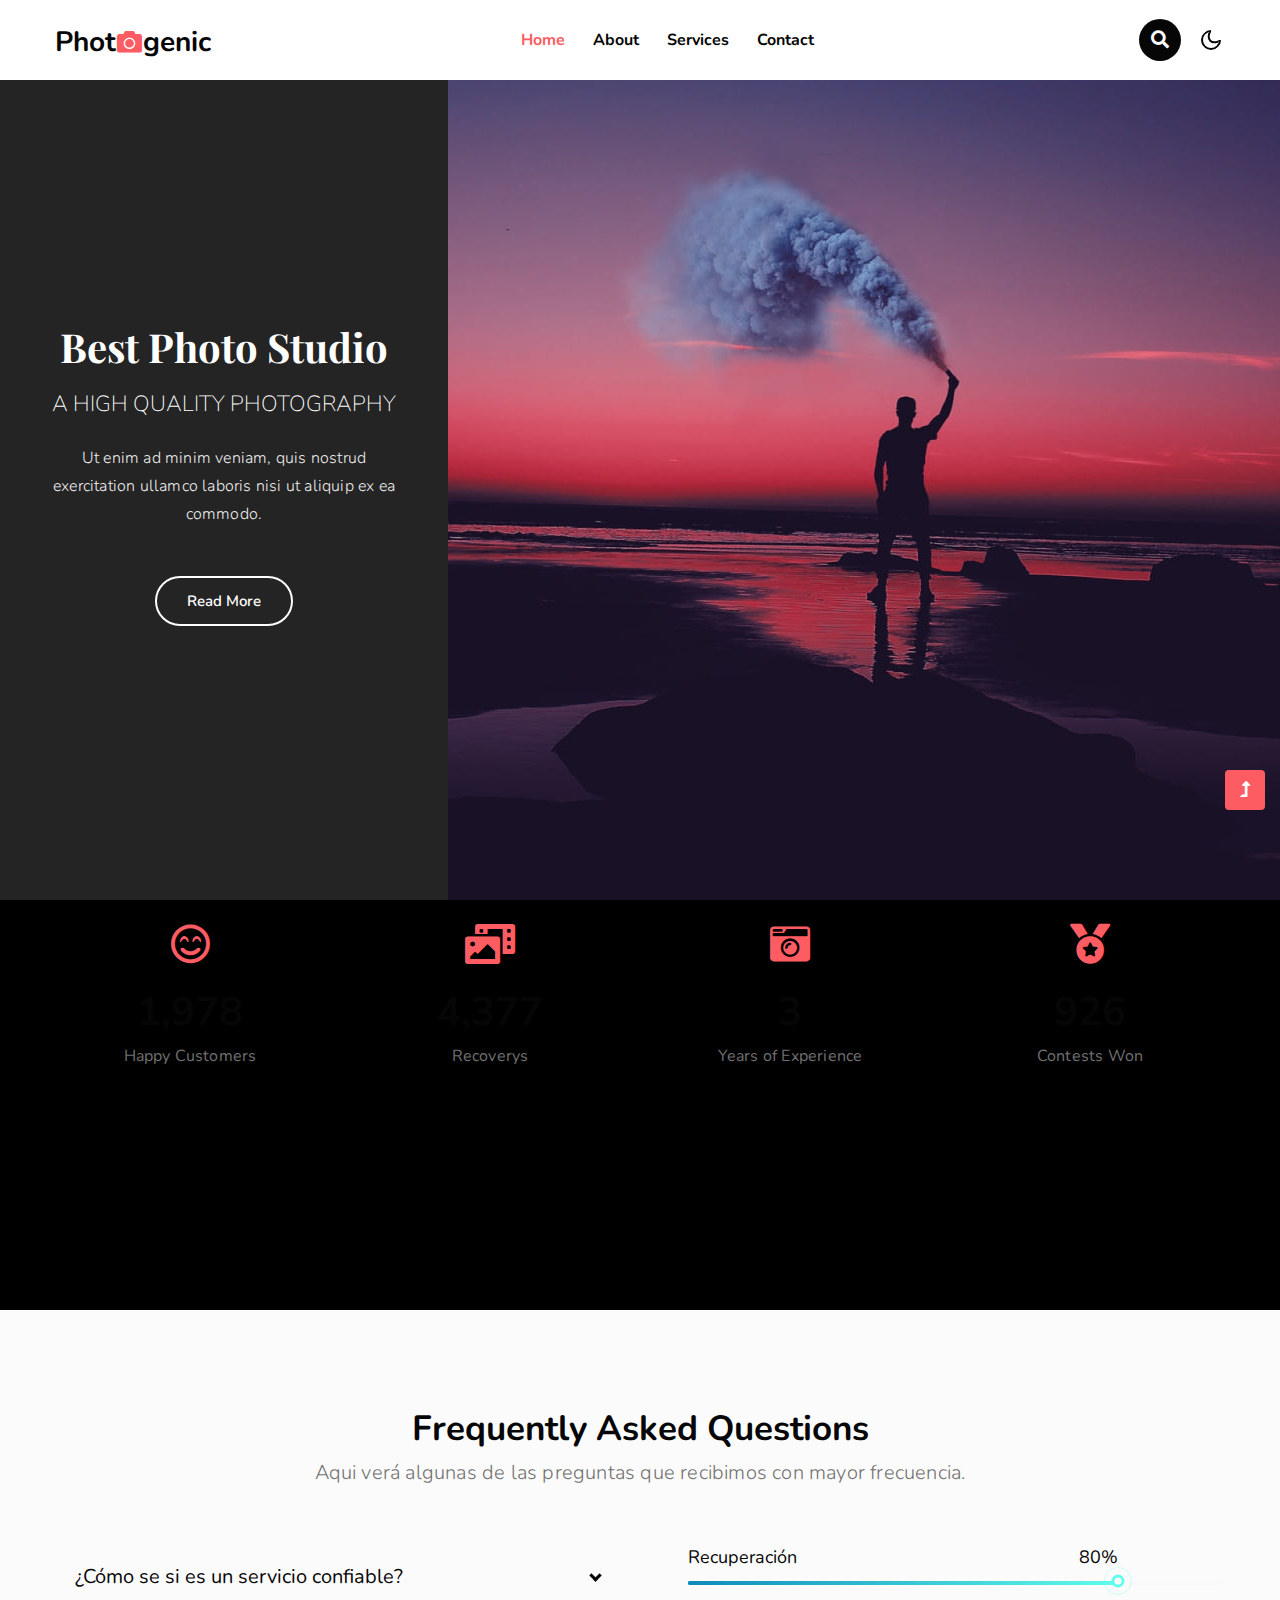
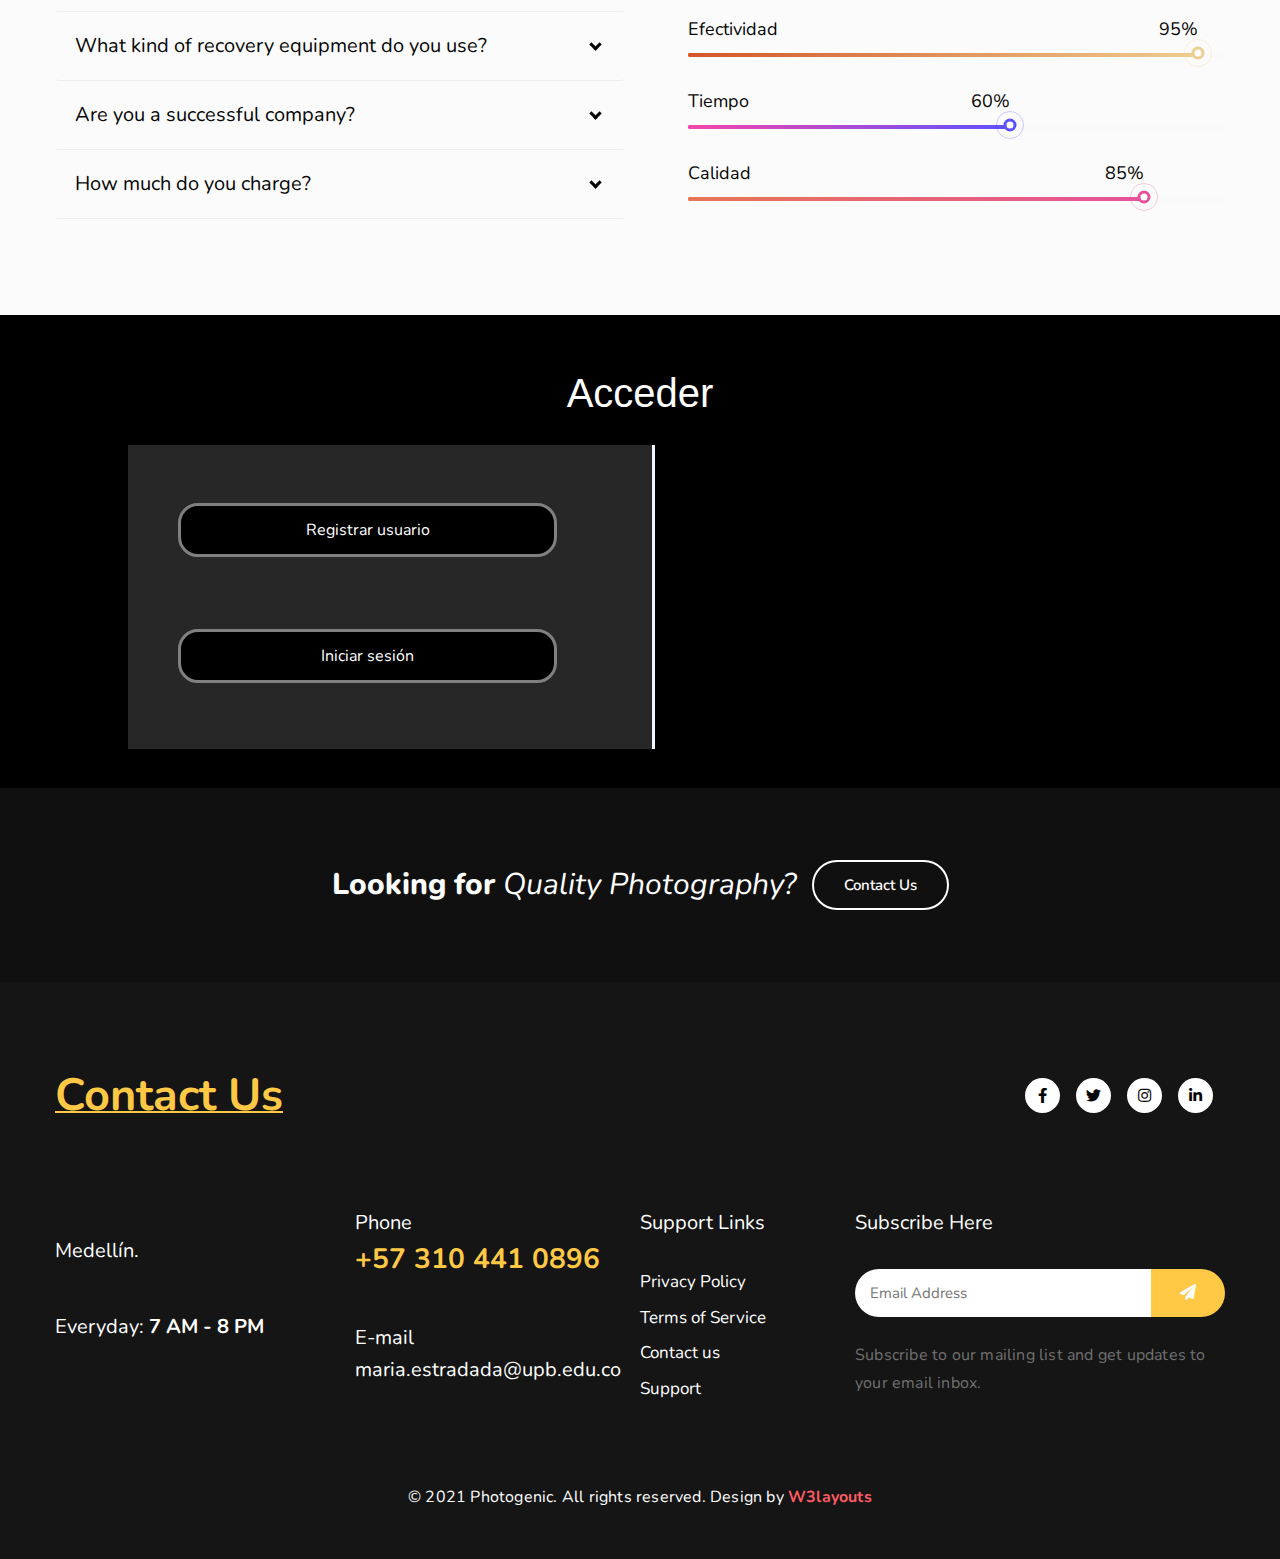
==== index.html @ 44e2e6b5 "V6" ====
﻿<!--
Author: W3layouts
Author URL: http://w3layouts.com
-->
<!doctype html>
<html lang="en">

<head>
    <!-- Required meta tags -->
    <meta charset="utf-8">
    <meta name="viewport" content="width=device-width, initial-scale=1, shrink-to-fit=no">
    <title>Photogenic - Photo Gallery Category Bootstrap Responsive Website Template - Home : W3Layouts</title>
    <!-- google-fonts -->
    <link href="//fonts.googleapis.com/css2?family=Nunito:wght@200;300;400;600;700;800;900&display=swap"
          rel="stylesheet">
    <link href="//fonts.googleapis.com/css2?family=Playfair+Display:wght@400;500;600;700;800;900&display=swap"
          rel="stylesheet">
    <!-- //google-fonts -->
    <!-- Template CSS Style link -->
    <link rel="stylesheet" href="assets/css/style-starter.css">
    <link rel="stylesheet" href="assets/css/btn_wpp.css">
    <link rel="stylesheet" href="assets/css/login.css">
</head>

<body>
    <!--header-->
    <header id="site-header" class="fixed-top">
        <div class="container">
            <nav class="navbar navbar-expand-lg stroke">
                <h1>
                    <a class="navbar-brand" href="index.html">
                        Phot<i class="fas fa-camera"></i>genic
                    </a>
                </h1>
                <!-- if logo is image enable this
                <a class="navbar-brand" href="#index.html">
                    <img src="image-path" alt="Your logo" title="Your logo" style="height:35px;" />
                </a> -->
                <button class="navbar-toggler  collapsed bg-gradient" type="button" data-toggle="collapse"
                        data-target="#navbarTogglerDemo02" aria-controls="navbarTogglerDemo02" aria-expanded="false"
                        aria-label="Toggle navigation">
                    <span class="navbar-toggler-icon fa icon-expand fa-bars"></span>
                    <span class="navbar-toggler-icon fa icon-close fa-times"></span>
                </button>

                <div class="collapse navbar-collapse" id="navbarTogglerDemo02">
                    <ul class="navbar-nav mx-lg-auto">
                        <li class="nav-item active">
                            <a class="nav-link" href="index.html">Home <span class="sr-only">(current)</span></a>
                        </li>
                        <li class="nav-item">
                            <a class="nav-link" href="about.html">About</a>
                        </li>
                        <li class="nav-item">
                            <a class="nav-link" href="services.html">Services</a>
                        </li>
                        <li class="nav-item">
                            <a class="nav-link" href="contact.html">Contact</a>
                        </li>
                    </ul>
                </div>
                <!-- search button -->
                <div class="search-right ml-lg-3">
                    <div class="search-container">
                        <form action="/search" method="get">
                            <input class="search expandright" id="searchright" type="search" name="q"
                                   placeholder="Search">
                            <label class="button searchbutton" for="searchright"><i class="fas fa-search"></i></label>
                        </form>
                    </div>
                </div>
                <!-- //search button -->
                <!-- toggle switch for light and dark theme -->
                <div class="cont-ser-position">
                    <nav class="navigation">
                        <div class="theme-switch-wrapper">
                            <label class="theme-switch" for="checkbox">
                                <input type="checkbox" id="checkbox">
                                <div class="mode-container">
                                    <i class="gg-sun"></i>
                                    <i class="gg-moon"></i>
                                </div>
                            </label>
                        </div>
                    </nav>
                </div>
                <!-- //toggle switch for light and dark theme -->
            </nav>
        </div>
    </header>
    <!--//header-->
    <!-- banner section -->
    <div class="slider-container">
        <div class="left-slide">
            <div style="background-color: #242424">
                <h3 class="mt-5 mb-3">Best Photo Studio</h3>
                <h4>A high quality photography</h4>
                <p class="mt-4">
                    Ut enim ad minim veniam, quis nostrud exercitation ullamco laboris nisi ut aliquip ex ea
                    commodo.
                </p>
                <a href="about.html" class="btn btn-style mt-5">Read More</a>
            </div>
        </div>
        <div class="right-slide">
            <div class="bg-image1"></div>
        </div>
    </div>
    <!-- //banner section -->
    <!-- stats -->
    <section class="w3-stats pb-5" id="stats">
        <div class="container pb-md-5 pb-4">
            <div class="row text-center pt-lg-4">
                <div class="col-md-3 col-6">
                    <div class="counter">
                        <i class="far fa-smile-beam"></i>
                        <div class="timer count-title count-number mt-3" data-to="16300" data-speed="1500"></div>
                        <p class="count-text">Happy Customers</p>
                    </div>
                </div>
                <div class="col-md-3 col-6">
                    <div class="counter">
                        <i class="fas fa-photo-video"></i>
                        <div class="timer count-title count-number mt-3" data-to="36076" data-speed="1500"></div>
                        <p class="count-text">Recoverys</p>
                    </div>
                </div>
                <div class="col-md-3 col-6 mt-md-0 mt-5">
                    <div class="counter">
                        <i class="fas fa-camera-retro"></i>
                        <div class="timer count-title count-number mt-3" data-to="25" data-speed="1500"></div>
                        <p class="count-text">Years of Experience</p>
                    </div>
                </div>
                <div class="col-md-3 col-6 mt-md-0 mt-5">
                    <div class="counter">
                        <i class="fas fa-medal"></i>
                        <div class="timer count-title count-number mt-3" data-to="7630" data-speed="1500"></div>
                        <p class="count-text">Contests Won</p>
                    </div>
                </div>
            </div>
        </div>
    </section>
    <!-- //stats -->
    <!-- rotador de banner -->
    <section class="pt-5">
        <div class="misección">
            <ul>
                <li>
                    <img src="assets/images/f5.jpg" alt="">
                </li>
                <li>
                    <img src="assets/images/f9.jpg" alt="">
                </li>
                <li>
                    <img src="assets/images/f8.jpg" alt="">
                </li>
                <li>
                    <img src="assets/images/f7.jpg" alt="">
                </li>
            </ul>
        </div>
    </section>
    <!-- //rotador de banner -->
    <!-- progress & faq section -->
    <section class="w3l-progress py-5" id="progress">
        <div class="container py-md-5 py-4">
            <div class="title-heading-w3 text-center mx-auto mb-sm-5 mb-4" style="max-width:700px">
                <h3 class="title-style">Frequently Asked Questions</h3>
                <p class="lead mt-2">Aqui verá algunas de las preguntas que recibimos con mayor frecuencia.</p>
            </div>
            <div class="row pt-2">
                <div class="col-lg-6 w3l-faq">
                    <div class="faq-page">
                        <ul>
                            <li>
                                <input type="checkbox" checked>
                                <i></i>
                                <h2>¿Cómo se si es un servicio confiable?</h2>
                                <p>It's really, really good. <br>Contamos con expertos en todas las áreas requeridas a la hora de recuperar su información.</p>
                            </li>
                            <li>
                                <input type="checkbox" checked>
                                <i></i>
                                <h2>What kind of recovery equipment do you use?</h2>
                                <p>
                                    I use the best equipment in the world.<br>
                                    Usamos los mejores programas y sistemas operativos especializados en las tareas que realizamos día a día.
                                </p>
                            </li>
                            <li>
                                <input type="checkbox" checked>
                                <i></i>
                                <h2>Are you a successful company?</h2>
                                <p>
                                    I'm sure that by almost any measure most folks would consider us a successful
                                    company. <br> Brindamos la mejor atención y hacemos todo con amor.
                                </p>
                            </li>

                            <li>
                                <input type="checkbox" checked>
                                <i></i>
                                <h2>How much do you charge?</h2>
                                <p>All my pricing depends on your necessities <br>Para definir el precio referente a tu necesidad, contáctanos y obtén una asesoría completamente gratis.</p>
                            </li>
                        </ul>
                    </div>
                </div>
                <div class="col-lg-6 mt-lg-0 mt-5 pl-lg-5">
                    <div class="progress-info info1">
                        <h6 class="progress-tittle">Recuperación <span class="">80%</span></h6>
                        <div class="progress">
                            <div class="progress-bar progress-bar-striped gradient-1" role="progressbar"
                                 style="width: 80%" aria-valuenow="90" aria-valuemin="0" aria-valuemax="100">
                            </div>
                        </div>
                    </div>
                    <div class="progress-info info2">
                        <h6 class="progress-tittle">
                            Efectividad <span class="">95%</span>
                        </h6>
                        <div class="progress">
                            <div class="progress-bar progress-bar-striped gradient-2" role="progressbar"
                                 style="width: 95%" aria-valuenow="95" aria-valuemin="0" aria-valuemax="100">
                            </div>
                        </div>
                    </div>
                    <div class="progress-info info3">
                        <h6 class="progress-tittle">Tiempo <span class="">60%</span></h6>
                        <div class="progress">
                            <div class="progress-bar progress-bar-striped gradient-3" role="progressbar"
                                 style="width: 60%" aria-valuenow="95" aria-valuemin="0" aria-valuemax="100">
                            </div>
                        </div>
                    </div>
                    <div class="progress-info info4 mb-0">
                        <h6 class="progress-tittle">Calidad <span class="">85%</span></h6>
                        <div class="progress">
                            <div class="progress-bar progress-bar-striped gradient-4" role="progressbar"
                                 style="width: 85%" aria-valuenow="95" aria-valuemin="0" aria-valuemax="100">
                            </div>
                        </div>
                    </div>
                </div>
            </div>
        </div>
    </section>
    <!-- //progress & faq section -->
    <!-- testimonial section -->
    <section>
        <div class="ubicacion">
            <h1>Acceder</h1>
            <div class="registro">
                <form class="formularior" action="">
                    <label for="">
                        <input type="button" id="register" class="redireccion_input" value="Registrar usuario">
                    </label>
                    <br><br>
                    <label for="">
                        <input type="button" id="login" class="redireccion_input" value="Iniciar sesión">
                    </label>
                </form>
                <div class="registro_tarjetar">
                </div>

            </div>
    </section>
    <!-- //testimonial section -->
    <!-- call section -->
    <section class="w3l-call-to-action-6 text-center py-5">
        <div class="container py-md-4 py-3">
            <div class="d-md-flex align-items-center justify-content-center">
                <h3 class="title-big">Looking for <span>Quality Photography?</span></h3>
                <a href="contact.html" class="btn btn-style ml-md-3 mt-md-0 mt-4">Contact Us</a>
            </div>
        </div>
    </section>
    <!-- //call section -->
    <!-- footer -->
    <footer class="w3l-footer-29-main">
        <div class="footer-29-w3l py-5">
            <div class="container pt-md-5 pt-4">
                <div class="w3l-footer-text-style">
                    <div class="footer-list-cont d-flex align-items-center justify-content-between mb-5">
                        <h6 class="foot-sub-title">Contact Us</h6>
                        <div class="main-social-footer-29">
                            <a href="#facebook" class="facebook"><i class="fab fa-facebook-f"></i></a>
                            <a href="#twitter" class="twitter"><i class="fab fa-twitter"></i></a>
                            <a href="#instagram" class="instagram"><i class="fab fa-instagram"></i></a>
                            <a href="#linkedin" class="linkedin"><i class="fab fa-linkedin-in"></i></a>
                        </div>
                    </div>
                </div>
                <div class="row footer-top-29 pt-lg-5 pt-sm-4">
                    <div class="col-lg-3 col-sm-6">
                        <div class="address-grid">
                            <h5> <br> Medellín.</h5>
                            <h5 class="mt-sm-5 mt-4">Everyday: <span> 7 AM - 8 PM</span></h5>
                        </div>
                    </div>
                    <div class="col-lg-3 col-sm-6 mt-sm-0 mt-4">
                        <div class="address-grid">
                            <h5>Phone</h5>
                            <h5 class="phone-number-text mt-2"><a href="tel: +57 310 441 0896">+57 310 441 0896</a></h5>
                        </div>
                        <div class="address-grid mt-sm-5 mt-4">
                            <h5>E-mail</h5>
                            <h5 class="email-cont-text mt-1">
                                <a href="mailto:maria.estradada@upb.edu.co"
                                   class="mail">maria.estradada@upb.edu.co</a>
                            </h5>
                        </div>
                    </div>
                    <div class="col-lg-2 col-md-6 col-sm-5 footer-list-menu pl-lg-0 mt-lg-0 mt-sm-5 mt-4">
                        <div class="address-grid">
                            <h5 class="mb-4 pb-lg-2">Support Links</h5>
                            <ul>
                                <li><a href="#privacy">Privacy Policy</a></li>
                                <li><a href="#terms"> Terms of Service</a></li>
                                <li><a href="contact.html">Contact us</a></li>
                                <li><a href="#support"> Support</a></li>
                            </ul>
                        </div>
                    </div>
                    <div class="address-grid col-lg-4 col-md-6 col-sm-7 mt-lg-0 mt-sm-5 mt-4 w3l-footer-16-main">
                        <h5>Subscribe Here</h5>
                        <form action="#" class="subscribe d-flex mt-4 pt-lg-2 mb-4" method="post">
                            <input type="email" name="email" placeholder="Email Address" required="">
                            <button><span class="fa fa-paper-plane" aria-hidden="true"></span></button>
                        </form>
                        <p>Subscribe to our mailing list and get updates to your email inbox.</p>
                    </div>
                </div>
                <!-- copyright -->
                <div class="w3l-copyright text-center mt-lg-5 mt-sm-4 pt-md-4 pt-3">
                    <p class="copy-footer-29">
                        © 2021 Photogenic. All rights reserved. Design by <a href="https://w3layouts.com/" target="_blank">
                            W3layouts
                        </a>
                    </p>
                </div>
            </div>
        </div>
    </footer>
    <!-- //footer -->
    <script src="assets/js/navegacion.js"></script>
    <script src="assets/js/login.js"></script>
    <script src="assets/js/md5.min.js"></script>

    <!-- Js scripts -->
    <!-- move top -->
    <button onclick="topFunction()" id="movetop" title="Go to top">
        <span class="fas fa-level-up-alt" aria-hidden="true"></span>
    </button>
    <script>
        // When the user scrolls down 20px from the top of the document, show the button
        window.onscroll = function () {
            scrollFunction()
        };

        function scrollFunction() {
            if (document.body.scrollTop > 20 || document.documentElement.scrollTop > 20) {
                document.getElementById("movetop").style.display = "block";
            } else {
                document.getElementById("movetop").style.display = "none";
            }
        }

        // When the user clicks on the button, scroll to the top of the document
        function topFunction() {
            document.body.scrollTop = 0;
            document.documentElement.scrollTop = 0;
        }
    </script>
    <!-- //move top -->
    <!-- common jquery plugin -->
    <script src="assets/js/jquery-3.3.1.min.js"></script>
    <!-- //common jquery plugin -->
    <!-- theme switch js (light and dark)-->
    <script src="assets/js/theme-change.js"></script>
    <!-- //theme switch js (light and dark)-->
    <!-- libhtbox -->
    <script src="assets/js/lightbox-plus-jquery.min.js"></script>
    <!-- libhtbox -->
    <!-- counter for stats -->
    <script src="assets/js/counter.js"></script>
    <!-- //counter for stats -->
    <!-- testimonial script -->
    <script>
        $(document).ready(function () {

            $('.client-single').on('click', function (event) {
                event.preventDefault();

                var active = $(this).hasClass('active');

                var parent = $(this).parents('.testi-wrap');

                if (!active) {
                    var activeBlock = parent.find('.client-single.active');

                    var currentPos = $(this).attr('data-position');

                    var newPos = activeBlock.attr('data-position');

                    activeBlock.removeClass('active').removeClass(newPos).addClass('inactive').addClass(
                        currentPos);
                    activeBlock.attr('data-position', currentPos);

                    $(this).addClass('active').removeClass('inactive').removeClass(currentPos).addClass(
                        newPos);
                    $(this).attr('data-position', newPos);

                }
            });

        }(jQuery));
    </script>
    <!-- //testimonial script -->
    <!-- MENU-JS -->
    <script>
        $(window).on("scroll", function () {
            var scroll = $(window).scrollTop();

            if (scroll >= 80) {
                $("#site-header").addClass("nav-fixed");
            } else {
                $("#site-header").removeClass("nav-fixed");
            }
        });

        //Main navigation Active Class Add Remove
        $(".navbar-toggler").on("click", function () {
            $("header").toggleClass("active");
        });
        $(document).on("ready", function () {
            if ($(window).width() > 991) {
                $("header").removeClass("active");
            }
            $(window).on("resize", function () {
                if ($(window).width() > 991) {
                    $("header").removeClass("active");
                }
            });
        });
    </script>
    <!-- //MENU-JS -->
    <!-- disable body scroll which navbar is in active -->
    <script>
        $(function () {
            $('.navbar-toggler').click(function () {
                $('body').toggleClass('noscroll');
            })
        });
    </script>
    <!-- //disable body scroll which navbar is in active -->
    <!--bootstrap-->
    <script src="assets/js/bootstrap.min.js"></script>
    <!-- //bootstrap-->
    <!-- //Js scripts -->
    <script src="assets/js/nav.js"></script>
    <script src="assets/js/navcent.js"></script>
</body>

</html>
---- assets/css/style-starter.css ----
@charset "UTF-8";

/*--
Author: W3layouts
Author URL: http://w3layouts.com
--*/
/*!
 * Bootstrap v4.4.1 (https://getbootstrap.com/)
 * Copyright 2011-2019 The Bootstrap Authors
 * Copyright 2011-2019 Twitter, Inc.
 * Licensed under MIT (https://github.com/twbs/bootstrap/blob/master/LICENSE)
 */
:root {
  --blue: #007bff;
  --indigo: #6610f2;
  --purple: #6f42c1;
  --pink: #e83e8c;
  --red: #dc3545;
  --orange: #fd7e14;
  --yellow: #ffc107;
  --green: #28a745;
  --teal: #20c997;
  --cyan: #17a2b8;
  --white: #fff;
  --gray: #6c757d;
  --gray-dark: #343a40;
  --primary: #f34235;
  --secondary: #131514;
  --success: #28a745;
  --info: #17a2b8;
  --warning: #ffc107;
  --danger: #dc3545;
  --light: #f8f9fa;
  --dark: #343a40;
  --breakpoint-xs: 0;
  --breakpoint-sm: 576px;
  --breakpoint-md: 768px;
  --breakpoint-lg: 992px;
  --breakpoint-xl: 1200px;
  --font-family-sans-serif: -apple-system, BlinkMacSystemFont, "Segoe UI", Roboto, "Helvetica Neue", Arial, "Noto Sans", sans-serif, "Apple Color Emoji", "Segoe UI Emoji", "Segoe UI Symbol", "Noto Color Emoji";
  --font-family-monospace: SFMono-Regular, Menlo, Monaco, Consolas, "Liberation Mono", "Courier New", monospace;
}

*,
*::before,
*::after {
  box-sizing: border-box;
}

html {
  font-family: sans-serif;
  line-height: 1.15;
  -webkit-text-size-adjust: 100%;
  -webkit-tap-highlight-color: rgba(0, 0, 0, 0);
}

article,
aside,
figcaption,
figure,
footer,
header,
hgroup,
main,
nav,
section {
  display: block;
}

body {
  margin: 0;
  font-family: -apple-system, BlinkMacSystemFont, "Segoe UI", Roboto, "Helvetica Neue", Arial, "Noto Sans", sans-serif, "Apple Color Emoji", "Segoe UI Emoji", "Segoe UI Symbol", "Noto Color Emoji";
  font-size: 1rem;
  font-weight: 400;
  line-height: 1.5;
  color: #212529;
  text-align: left;
  background-color: #fff;
}

[tabindex="-1"]:focus:not(:focus-visible) {
  outline: 0 !important;
}

hr {
  box-sizing: content-box;
  height: 0;
  overflow: visible;
}

h1,
h2,
h3,
h4,
h5,
h6 {
  margin-top: 0;
  margin-bottom: 0.5rem;
}

p {
  margin-top: 0;
  margin-bottom: 1rem;
}

abbr[title],
abbr[data-original-title] {
  text-decoration: underline;
  -webkit-text-decoration: underline dotted;
  text-decoration: underline dotted;
  cursor: help;
  border-bottom: 0;
  -webkit-text-decoration-skip-ink: none;
  text-decoration-skip-ink: none;
}

address {
  margin-bottom: 1rem;
  font-style: normal;
  line-height: inherit;
}

ol,
ul,
dl {
  margin-top: 0;
  margin-bottom: 1rem;
}

ol ol,
ul ul,
ol ul,
ul ol {
  margin-bottom: 0;
}

dt {
  font-weight: 600;
}

dd {
  margin-bottom: .5rem;
  margin-left: 0;
}

blockquote {
  margin: 0 0 1rem;
}

b,
strong {
  font-weight: bolder;
}

small {
  font-size: 80%;
}

sub,
sup {
  position: relative;
  font-size: 75%;
  line-height: 0;
  vertical-align: baseline;
}

sub {
  bottom: -.25em;
}

sup {
  top: -.5em;
}

a {
  color: var(--font-color);
  text-decoration: none;
  background-color: transparent;
}

a:hover {
  color: var(--primary-color);
  text-decoration: underline;
}

a,
a:hover,
button,
button:hover {
  text-decoration: none;
  transition: .5s all;
  -moz-transition: .5s all;
}

a:not([href]) {
  color: inherit;
  text-decoration: none;
}

a:not([href]):hover {
  color: inherit;
  text-decoration: none;
}

pre,
code,
kbd,
samp {
  font-family: SFMono-Regular, Menlo, Monaco, Consolas, "Liberation Mono", "Courier New", monospace;
  font-size: 1em;
}

pre {
  margin-top: 0;
  margin-bottom: 1rem;
  overflow: auto;
}

figure {
  margin: 0 0 1rem;
}

img {
  vertical-align: middle;
  border-style: none;
}

svg {
  overflow: hidden;
  vertical-align: middle;
}

table {
  border-collapse: collapse;
}

caption {
  padding-top: 0.75rem;
  padding-bottom: 0.75rem;
  color: #6c757d;
  text-align: left;
  caption-side: bottom;
}

th {
  text-align: inherit;
}

label {
  display: inline-block;
  margin-bottom: 0.5rem;
}

button {
  border-radius: 0;
}

button:focus {
  outline: 1px dotted;
  outline: 5px auto -webkit-focus-ring-color;
}

input,
button,
select,
optgroup,
textarea {
  margin: 0;
  font-family: inherit;
  font-size: inherit;
  line-height: inherit;
}

button,
input {
  overflow: visible;
}

button,
select {
  text-transform: none;
}

select {
  word-wrap: normal;
}

button,
[type="button"],
[type="reset"],
[type="submit"] {
  -webkit-appearance: button;
}

button:not(:disabled),
[type="button"]:not(:disabled),
[type="reset"]:not(:disabled),
[type="submit"]:not(:disabled) {
  cursor: pointer;
}

button::-moz-focus-inner,
[type="button"]::-moz-focus-inner,
[type="reset"]::-moz-focus-inner,
[type="submit"]::-moz-focus-inner {
  padding: 0;
  border-style: none;
}

input[type="radio"],
input[type="checkbox"] {
  box-sizing: border-box;
  padding: 0;
}

input[type="date"],
input[type="time"],
input[type="datetime-local"],
input[type="month"] {
  -webkit-appearance: listbox;
}

textarea {
  overflow: auto;
  resize: vertical;
}

fieldset {
  min-width: 0;
  padding: 0;
  margin: 0;
  border: 0;
}

legend {
  display: block;
  width: 100%;
  max-width: 100%;
  padding: 0;
  margin-bottom: .5rem;
  font-size: 1.5rem;
  line-height: inherit;
  color: inherit;
  white-space: normal;
}

@media (max-width: 1200px) {
  legend {
    font-size: calc(1.275rem + 0.3vw);
  }
}

progress {
  vertical-align: baseline;
}

[type="number"]::-webkit-inner-spin-button,
[type="number"]::-webkit-outer-spin-button {
  height: auto;
}

[type="search"] {
  outline-offset: -2px;
  -webkit-appearance: none;
}

[type="search"]::-webkit-search-decoration {
  -webkit-appearance: none;
}

::-webkit-file-upload-button {
  font: inherit;
  -webkit-appearance: button;
}

output {
  display: inline-block;
}

summary {
  display: list-item;
  cursor: pointer;
}

template {
  display: none;
}

[hidden] {
  display: none !important;
}

h1,
h2,
h3,
h4,
h5,
h6,
.h1,
.h2,
.h3,
.h4,
.h5,
.h6 {
  margin-bottom: 0.5rem;
  font-weight: 400;
  line-height: 28px;
}

h1,
.h1 {
  font-size: 2.5rem;
}

@media (max-width: 1200px) {

  h1,
  .h1 {
    font-size: calc(1.375rem + 1.5vw);
  }
}

h2,
.h2 {
  font-size: 2rem;
}

@media (max-width: 1200px) {

  h2,
  .h2 {
    font-size: calc(1.325rem + 0.9vw);
  }
}

h3,
.h3 {
  font-size: 1.75rem;
}

@media (max-width: 1200px) {

  h3,
  .h3 {
    font-size: calc(1.3rem + 0.6vw);
  }
}

h4,
.h4 {
  font-size: 1.5rem;
}

@media (max-width: 1200px) {

  h4,
  .h4 {
    font-size: calc(1.275rem + 0.3vw);
  }
}

h5,
.h5 {
  font-size: 1.25rem;
}

h6,
.h6 {
  font-size: 1rem;
}

.lead {
  font-size: 1.25rem;
  font-weight: 300;
}

.display-1 {
  font-size: 6rem;
  font-weight: 300;
  line-height: 1.2;
}

@media (max-width: 1200px) {
  .display-1 {
    font-size: calc(1.725rem + 5.7vw);
  }
}

.display-2 {
  font-size: 5.5rem;
  font-weight: 300;
  line-height: 1.2;
}

@media (max-width: 1200px) {
  .display-2 {
    font-size: calc(1.675rem + 5.1vw);
  }
}

.display-3 {
  font-size: 4.5rem;
  font-weight: 300;
  line-height: 1.2;
}

@media (max-width: 1200px) {
  .display-3 {
    font-size: calc(1.575rem + 3.9vw);
  }
}

.display-4 {
  font-size: 3.5rem;
  font-weight: 300;
  line-height: 1.2;
}

@media (max-width: 1200px) {
  .display-4 {
    font-size: calc(1.475rem + 2.7vw);
  }
}

hr {
  margin-top: 1rem;
  margin-bottom: 1rem;
  border: 0;
  border-top: 1px solid rgba(0, 0, 0, 0.1);
}

small,
.small {
  font-size: 80%;
  font-weight: 400;
}

mark,
.mark {
  padding: 0.2em;
  background-color: #fcf8e3;
}

.list-unstyled {
  padding-left: 0;
  list-style: none;
}

.list-inline {
  padding-left: 0;
  list-style: none;
}

.list-inline-item {
  display: inline-block;
}

.list-inline-item:not(:last-child) {
  margin-right: 0.5rem;
}

.initialism {
  font-size: 90%;
  text-transform: uppercase;
}

.blockquote {
  margin-bottom: 1rem;
  font-size: 1.25rem;
}

.blockquote-footer {
  display: block;
  font-size: 80%;
  color: #6c757d;
}

.blockquote-footer::before {
  content: "\2014\00A0";
}

.img-fluid {
  max-width: 100%;
  height: auto;
  border-radius: var(--border-radius);
}

.img-thumbnail {
  padding: 0.25rem;
  background-color: #fff;
  border: 1px solid #dee2e6;
  border-radius: 0.25rem;
  max-width: 100%;
  height: auto;
}

.figure {
  display: inline-block;
}

.figure-img {
  margin-bottom: 0.5rem;
  line-height: 1;
}

.figure-caption {
  font-size: 90%;
  color: #6c757d;
}

code {
  font-size: 87.5%;
  color: #e83e8c;
  word-wrap: break-word;
}

a>code {
  color: inherit;
}

kbd {
  padding: 0.2rem 0.4rem;
  font-size: 87.5%;
  color: #fff;
  background-color: #212529;
  border-radius: 0.2rem;
}

kbd kbd {
  padding: 0;
  font-size: 100%;
  font-weight: 600;
}

pre {
  display: block;
  font-size: 87.5%;
  color: #212529;
}

pre code {
  font-size: inherit;
  color: inherit;
  word-break: normal;
}

.pre-scrollable {
  max-height: 340px;
  overflow-y: scroll;
}

.container {
  width: 100%;
  padding-right: 15px;
  padding-left: 15px;
  margin-right: auto;
  margin-left: auto;
}

@media (min-width: 576px) {
  .container {
    max-width: 540px;
  }
}

@media (min-width: 768px) {
  .container {
    max-width: 720px;
  }
}

@media (min-width: 992px) {
  .container {
    max-width: 960px;
  }
}

@media (min-width: 1200px) {
  .container {
    max-width: 1140px;
  }
}

.container-fluid,
.container-sm,
.container-md,
.container-lg,
.container-xl {
  width: 100%;
  padding-right: 15px;
  padding-left: 15px;
  margin-right: auto;
  margin-left: auto;
}

@media (min-width: 576px) {

  .container,
  .container-sm {
    max-width: 540px;
  }
}

@media (min-width: 768px) {

  .container,
  .container-sm,
  .container-md {
    max-width: 720px;
  }
}

@media (min-width: 992px) {

  .container,
  .container-sm,
  .container-md,
  .container-lg {
    max-width: 960px;
  }
}

@media (min-width: 1200px) {

  .container,
  .container-sm,
  .container-md,
  .container-lg,
  .container-xl {
    max-width: 1140px;
  }
}

.row {
  display: flex;
  flex-wrap: wrap;
  margin-right: -15px;
  margin-left: -15px;
}

.no-gutters {
  margin-right: 0;
  margin-left: 0;
}

.no-gutters>.col,
.no-gutters>[class*="col-"] {
  padding-right: 0;
  padding-left: 0;
}

.col-1,
.col-2,
.col-3,
.col-4,
.col-5,
.col-6,
.col-7,
.col-8,
.col-9,
.col-10,
.col-11,
.col-12,
.col,
.col-auto,
.col-sm-1,
.col-sm-2,
.col-sm-3,
.col-sm-4,
.col-sm-5,
.col-sm-6,
.col-sm-7,
.col-sm-8,
.col-sm-9,
.col-sm-10,
.col-sm-11,
.col-sm-12,
.col-sm,
.col-sm-auto,
.col-md-1,
.col-md-2,
.col-md-3,
.col-md-4,
.col-md-5,
.col-md-6,
.col-md-7,
.col-md-8,
.col-md-9,
.col-md-10,
.col-md-11,
.col-md-12,
.col-md,
.col-md-auto,
.col-lg-1,
.col-lg-2,
.col-lg-3,
.col-lg-4,
.col-lg-5,
.col-lg-6,
.col-lg-7,
.col-lg-8,
.col-lg-9,
.col-lg-10,
.col-lg-11,
.col-lg-12,
.col-lg,
.col-lg-auto,
.col-xl-1,
.col-xl-2,
.col-xl-3,
.col-xl-4,
.col-xl-5,
.col-xl-6,
.col-xl-7,
.col-xl-8,
.col-xl-9,
.col-xl-10,
.col-xl-11,
.col-xl-12,
.col-xl,
.col-xl-auto {
  position: relative;
  width: 100%;
  padding-right: 15px;
  padding-left: 15px;
}

.col {
  flex-basis: 0;
  flex-grow: 1;
  max-width: 100%;
}

.row-cols-1>* {
  flex: 0 0 100%;
  max-width: 100%;
}

.row-cols-2>* {
  flex: 0 0 50%;
  max-width: 50%;
}

.row-cols-3>* {
  flex: 0 0 33.33333%;
  max-width: 33.33333%;
}

.row-cols-4>* {
  flex: 0 0 25%;
  max-width: 25%;
}

.row-cols-5>* {
  flex: 0 0 20%;
  max-width: 20%;
}

.row-cols-6>* {
  flex: 0 0 16.66667%;
  max-width: 16.66667%;
}

.col-auto {
  flex: 0 0 auto;
  width: auto;
  max-width: 100%;
}

.col-1 {
  flex: 0 0 8.33333%;
  max-width: 8.33333%;
}

.col-2 {
  flex: 0 0 16.66667%;
  max-width: 16.66667%;
}

.col-3 {
  flex: 0 0 25%;
  max-width: 25%;
}

.col-4 {
  flex: 0 0 33.33333%;
  max-width: 33.33333%;
}

.col-5 {
  flex: 0 0 41.66667%;
  max-width: 41.66667%;
}

.col-6 {
  flex: 0 0 50%;
  max-width: 50%;
}

.col-7 {
  flex: 0 0 58.33333%;
  max-width: 58.33333%;
}

.col-8 {
  flex: 0 0 66.66667%;
  max-width: 66.66667%;
}

.col-9 {
  flex: 0 0 75%;
  max-width: 75%;
}

.col-10 {
  flex: 0 0 83.33333%;
  max-width: 83.33333%;
}

.col-11 {
  flex: 0 0 91.66667%;
  max-width: 91.66667%;
}

.col-12 {
  flex: 0 0 100%;
  max-width: 100%;
}

.order-first {
  order: -1;
}

.order-last {
  order: 13;
}

.order-0 {
  order: 0;
}

.order-1 {
  order: 1;
}

.order-2 {
  order: 2;
}

.order-3 {
  order: 3;
}

.order-4 {
  order: 4;
}

.order-5 {
  order: 5;
}

.order-6 {
  order: 6;
}

.order-7 {
  order: 7;
}

.order-8 {
  order: 8;
}

.order-9 {
  order: 9;
}

.order-10 {
  order: 10;
}

.order-11 {
  order: 11;
}

.order-12 {
  order: 12;
}

.offset-1 {
  margin-left: 8.33333%;
}

.offset-2 {
  margin-left: 16.66667%;
}

.offset-3 {
  margin-left: 25%;
}

.offset-4 {
  margin-left: 33.33333%;
}

.offset-5 {
  margin-left: 41.66667%;
}

.offset-6 {
  margin-left: 50%;
}

.offset-7 {
  margin-left: 58.33333%;
}

.offset-8 {
  margin-left: 66.66667%;
}

.offset-9 {
  margin-left: 75%;
}

.offset-10 {
  margin-left: 83.33333%;
}

.offset-11 {
  margin-left: 91.66667%;
}

@media (min-width: 576px) {
  .col-sm {
    flex-basis: 0;
    flex-grow: 1;
    max-width: 100%;
  }

  .row-cols-sm-1>* {
    flex: 0 0 100%;
    max-width: 100%;
  }

  .row-cols-sm-2>* {
    flex: 0 0 50%;
    max-width: 50%;
  }

  .row-cols-sm-3>* {
    flex: 0 0 33.33333%;
    max-width: 33.33333%;
  }

  .row-cols-sm-4>* {
    flex: 0 0 25%;
    max-width: 25%;
  }

  .row-cols-sm-5>* {
    flex: 0 0 20%;
    max-width: 20%;
  }

  .row-cols-sm-6>* {
    flex: 0 0 16.66667%;
    max-width: 16.66667%;
  }

  .col-sm-auto {
    flex: 0 0 auto;
    width: auto;
    max-width: 100%;
  }

  .col-sm-1 {
    flex: 0 0 8.33333%;
    max-width: 8.33333%;
  }

  .col-sm-2 {
    flex: 0 0 16.66667%;
    max-width: 16.66667%;
  }

  .col-sm-3 {
    flex: 0 0 25%;
    max-width: 25%;
  }

  .col-sm-4 {
    flex: 0 0 33.33333%;
    max-width: 33.33333%;
  }

  .col-sm-5 {
    flex: 0 0 41.66667%;
    max-width: 41.66667%;
  }

  .col-sm-6 {
    flex: 0 0 50%;
    max-width: 50%;
  }

  .col-sm-7 {
    flex: 0 0 58.33333%;
    max-width: 58.33333%;
  }

  .col-sm-8 {
    flex: 0 0 66.66667%;
    max-width: 66.66667%;
  }

  .col-sm-9 {
    flex: 0 0 75%;
    max-width: 75%;
  }

  .col-sm-10 {
    flex: 0 0 83.33333%;
    max-width: 83.33333%;
  }

  .col-sm-11 {
    flex: 0 0 91.66667%;
    max-width: 91.66667%;
  }

  .col-sm-12 {
    flex: 0 0 100%;
    max-width: 100%;
  }

  .order-sm-first {
    order: -1;
  }

  .order-sm-last {
    order: 13;
  }

  .order-sm-0 {
    order: 0;
  }

  .order-sm-1 {
    order: 1;
  }

  .order-sm-2 {
    order: 2;
  }

  .order-sm-3 {
    order: 3;
  }

  .order-sm-4 {
    order: 4;
  }

  .order-sm-5 {
    order: 5;
  }

  .order-sm-6 {
    order: 6;
  }

  .order-sm-7 {
    order: 7;
  }

  .order-sm-8 {
    order: 8;
  }

  .order-sm-9 {
    order: 9;
  }

  .order-sm-10 {
    order: 10;
  }

  .order-sm-11 {
    order: 11;
  }

  .order-sm-12 {
    order: 12;
  }

  .offset-sm-0 {
    margin-left: 0;
  }

  .offset-sm-1 {
    margin-left: 8.33333%;
  }

  .offset-sm-2 {
    margin-left: 16.66667%;
  }

  .offset-sm-3 {
    margin-left: 25%;
  }

  .offset-sm-4 {
    margin-left: 33.33333%;
  }

  .offset-sm-5 {
    margin-left: 41.66667%;
  }

  .offset-sm-6 {
    margin-left: 50%;
  }

  .offset-sm-7 {
    margin-left: 58.33333%;
  }

  .offset-sm-8 {
    margin-left: 66.66667%;
  }

  .offset-sm-9 {
    margin-left: 75%;
  }

  .offset-sm-10 {
    margin-left: 83.33333%;
  }

  .offset-sm-11 {
    margin-left: 91.66667%;
  }
}

@media (min-width: 768px) {
  .col-md {
    flex-basis: 0;
    flex-grow: 1;
    max-width: 100%;
  }

  .row-cols-md-1>* {
    flex: 0 0 100%;
    max-width: 100%;
  }

  .row-cols-md-2>* {
    flex: 0 0 50%;
    max-width: 50%;
  }

  .row-cols-md-3>* {
    flex: 0 0 33.33333%;
    max-width: 33.33333%;
  }

  .row-cols-md-4>* {
    flex: 0 0 25%;
    max-width: 25%;
  }

  .row-cols-md-5>* {
    flex: 0 0 20%;
    max-width: 20%;
  }

  .row-cols-md-6>* {
    flex: 0 0 16.66667%;
    max-width: 16.66667%;
  }

  .col-md-auto {
    flex: 0 0 auto;
    width: auto;
    max-width: 100%;
  }

  .col-md-1 {
    flex: 0 0 8.33333%;
    max-width: 8.33333%;
  }

  .col-md-2 {
    flex: 0 0 16.66667%;
    max-width: 16.66667%;
  }

  .col-md-3 {
    flex: 0 0 25%;
    max-width: 25%;
  }

  .col-md-4 {
    flex: 0 0 33.33333%;
    max-width: 33.33333%;
  }

  .col-md-5 {
    flex: 0 0 41.66667%;
    max-width: 41.66667%;
  }

  .col-md-6 {
    flex: 0 0 50%;
    max-width: 50%;
  }

  .col-md-7 {
    flex: 0 0 58.33333%;
    max-width: 58.33333%;
  }

  .col-md-8 {
    flex: 0 0 66.66667%;
    max-width: 66.66667%;
  }

  .col-md-9 {
    flex: 0 0 75%;
    max-width: 75%;
  }

  .col-md-10 {
    flex: 0 0 83.33333%;
    max-width: 83.33333%;
  }

  .col-md-11 {
    flex: 0 0 91.66667%;
    max-width: 91.66667%;
  }

  .col-md-12 {
    flex: 0 0 100%;
    max-width: 100%;
  }

  .order-md-first {
    order: -1;
  }

  .order-md-last {
    order: 13;
  }

  .order-md-0 {
    order: 0;
  }

  .order-md-1 {
    order: 1;
  }

  .order-md-2 {
    order: 2;
  }

  .order-md-3 {
    order: 3;
  }

  .order-md-4 {
    order: 4;
  }

  .order-md-5 {
    order: 5;
  }

  .order-md-6 {
    order: 6;
  }

  .order-md-7 {
    order: 7;
  }

  .order-md-8 {
    order: 8;
  }

  .order-md-9 {
    order: 9;
  }

  .order-md-10 {
    order: 10;
  }

  .order-md-11 {
    order: 11;
  }

  .order-md-12 {
    order: 12;
  }

  .offset-md-0 {
    margin-left: 0;
  }

  .offset-md-1 {
    margin-left: 8.33333%;
  }

  .offset-md-2 {
    margin-left: 16.66667%;
  }

  .offset-md-3 {
    margin-left: 25%;
  }

  .offset-md-4 {
    margin-left: 33.33333%;
  }

  .offset-md-5 {
    margin-left: 41.66667%;
  }

  .offset-md-6 {
    margin-left: 50%;
  }

  .offset-md-7 {
    margin-left: 58.33333%;
  }

  .offset-md-8 {
    margin-left: 66.66667%;
  }

  .offset-md-9 {
    margin-left: 75%;
  }

  .offset-md-10 {
    margin-left: 83.33333%;
  }

  .offset-md-11 {
    margin-left: 91.66667%;
  }
}

@media (min-width: 992px) {
  .col-lg {
    flex-basis: 0;
    flex-grow: 1;
    max-width: 100%;
  }

  .row-cols-lg-1>* {
    flex: 0 0 100%;
    max-width: 100%;
  }

  .row-cols-lg-2>* {
    flex: 0 0 50%;
    max-width: 50%;
  }

  .row-cols-lg-3>* {
    flex: 0 0 33.33333%;
    max-width: 33.33333%;
  }

  .row-cols-lg-4>* {
    flex: 0 0 25%;
    max-width: 25%;
  }

  .row-cols-lg-5>* {
    flex: 0 0 20%;
    max-width: 20%;
  }

  .row-cols-lg-6>* {
    flex: 0 0 16.66667%;
    max-width: 16.66667%;
  }

  .col-lg-auto {
    flex: 0 0 auto;
    width: auto;
    max-width: 100%;
  }

  .col-lg-1 {
    flex: 0 0 8.33333%;
    max-width: 8.33333%;
  }

  .col-lg-2 {
    flex: 0 0 16.66667%;
    max-width: 16.66667%;
  }

  .col-lg-3 {
    flex: 0 0 25%;
    max-width: 25%;
  }

  .col-lg-4 {
    flex: 0 0 33.33333%;
    max-width: 33.33333%;
  }

  .col-lg-5 {
    flex: 0 0 41.66667%;
    max-width: 41.66667%;
  }

  .col-lg-6 {
    flex: 0 0 50%;
    max-width: 50%;
  }

  .col-lg-7 {
    flex: 0 0 58.33333%;
    max-width: 58.33333%;
  }

  .col-lg-8 {
    flex: 0 0 66.66667%;
    max-width: 66.66667%;
  }

  .col-lg-9 {
    flex: 0 0 75%;
    max-width: 75%;
  }

  .col-lg-10 {
    flex: 0 0 83.33333%;
    max-width: 83.33333%;
  }

  .col-lg-11 {
    flex: 0 0 91.66667%;
    max-width: 91.66667%;
  }

  .col-lg-12 {
    flex: 0 0 100%;
    max-width: 100%;
  }

  .order-lg-first {
    order: -1;
  }

  .order-lg-last {
    order: 13;
  }

  .order-lg-0 {
    order: 0;
  }

  .order-lg-1 {
    order: 1;
  }

  .order-lg-2 {
    order: 2;
  }

  .order-lg-3 {
    order: 3;
  }

  .order-lg-4 {
    order: 4;
  }

  .order-lg-5 {
    order: 5;
  }

  .order-lg-6 {
    order: 6;
  }

  .order-lg-7 {
    order: 7;
  }

  .order-lg-8 {
    order: 8;
  }

  .order-lg-9 {
    order: 9;
  }

  .order-lg-10 {
    order: 10;
  }

  .order-lg-11 {
    order: 11;
  }

  .order-lg-12 {
    order: 12;
  }

  .offset-lg-0 {
    margin-left: 0;
  }

  .offset-lg-1 {
    margin-left: 8.33333%;
  }

  .offset-lg-2 {
    margin-left: 16.66667%;
  }

  .offset-lg-3 {
    margin-left: 25%;
  }

  .offset-lg-4 {
    margin-left: 33.33333%;
  }

  .offset-lg-5 {
    margin-left: 41.66667%;
  }

  .offset-lg-6 {
    margin-left: 50%;
  }

  .offset-lg-7 {
    margin-left: 58.33333%;
  }

  .offset-lg-8 {
    margin-left: 66.66667%;
  }

  .offset-lg-9 {
    margin-left: 75%;
  }

  .offset-lg-10 {
    margin-left: 83.33333%;
  }

  .offset-lg-11 {
    margin-left: 91.66667%;
  }
}

@media (min-width: 1200px) {
  .col-xl {
    flex-basis: 0;
    flex-grow: 1;
    max-width: 100%;
  }

  .row-cols-xl-1>* {
    flex: 0 0 100%;
    max-width: 100%;
  }

  .row-cols-xl-2>* {
    flex: 0 0 50%;
    max-width: 50%;
  }

  .row-cols-xl-3>* {
    flex: 0 0 33.33333%;
    max-width: 33.33333%;
  }

  .row-cols-xl-4>* {
    flex: 0 0 25%;
    max-width: 25%;
  }

  .row-cols-xl-5>* {
    flex: 0 0 20%;
    max-width: 20%;
  }

  .row-cols-xl-6>* {
    flex: 0 0 16.66667%;
    max-width: 16.66667%;
  }

  .col-xl-auto {
    flex: 0 0 auto;
    width: auto;
    max-width: 100%;
  }

  .col-xl-1 {
    flex: 0 0 8.33333%;
    max-width: 8.33333%;
  }

  .col-xl-2 {
    flex: 0 0 16.66667%;
    max-width: 16.66667%;
  }

  .col-xl-3 {
    flex: 0 0 25%;
    max-width: 25%;
  }

  .col-xl-4 {
    flex: 0 0 33.33333%;
    max-width: 33.33333%;
  }

  .col-xl-5 {
    flex: 0 0 41.66667%;
    max-width: 41.66667%;
  }

  .col-xl-6 {
    flex: 0 0 50%;
    max-width: 50%;
  }

  .col-xl-7 {
    flex: 0 0 58.33333%;
    max-width: 58.33333%;
  }

  .col-xl-8 {
    flex: 0 0 66.66667%;
    max-width: 66.66667%;
  }

  .col-xl-9 {
    flex: 0 0 75%;
    max-width: 75%;
  }

  .col-xl-10 {
    flex: 0 0 83.33333%;
    max-width: 83.33333%;
  }

  .col-xl-11 {
    flex: 0 0 91.66667%;
    max-width: 91.66667%;
  }

  .col-xl-12 {
    flex: 0 0 100%;
    max-width: 100%;
  }

  .order-xl-first {
    order: -1;
  }

  .order-xl-last {
    order: 13;
  }

  .order-xl-0 {
    order: 0;
  }

  .order-xl-1 {
    order: 1;
  }

  .order-xl-2 {
    order: 2;
  }

  .order-xl-3 {
    order: 3;
  }

  .order-xl-4 {
    order: 4;
  }

  .order-xl-5 {
    order: 5;
  }

  .order-xl-6 {
    order: 6;
  }

  .order-xl-7 {
    order: 7;
  }

  .order-xl-8 {
    order: 8;
  }

  .order-xl-9 {
    order: 9;
  }

  .order-xl-10 {
    order: 10;
  }

  .order-xl-11 {
    order: 11;
  }

  .order-xl-12 {
    order: 12;
  }

  .offset-xl-0 {
    margin-left: 0;
  }

  .offset-xl-1 {
    margin-left: 8.33333%;
  }

  .offset-xl-2 {
    margin-left: 16.66667%;
  }

  .offset-xl-3 {
    margin-left: 25%;
  }

  .offset-xl-4 {
    margin-left: 33.33333%;
  }

  .offset-xl-5 {
    margin-left: 41.66667%;
  }

  .offset-xl-6 {
    margin-left: 50%;
  }

  .offset-xl-7 {
    margin-left: 58.33333%;
  }

  .offset-xl-8 {
    margin-left: 66.66667%;
  }

  .offset-xl-9 {
    margin-left: 75%;
  }

  .offset-xl-10 {
    margin-left: 83.33333%;
  }

  .offset-xl-11 {
    margin-left: 91.66667%;
  }
}

.table {
  width: 100%;
  margin-bottom: 1rem;
  color: #212529;
}

.table th,
.table td {
  padding: 0.75rem;
  vertical-align: top;
  border-top: 1px solid #dee2e6;
}

.table thead th {
  vertical-align: bottom;
  border-bottom: 2px solid #dee2e6;
}

.table tbody+tbody {
  border-top: 2px solid #dee2e6;
}

.table-sm th,
.table-sm td {
  padding: 0.3rem;
}

.table-bordered {
  border: 1px solid #dee2e6;
}

.table-bordered th,
.table-bordered td {
  border: 1px solid #dee2e6;
}

.table-bordered thead th,
.table-bordered thead td {
  border-bottom-width: 2px;
}

.table-borderless th,
.table-borderless td,
.table-borderless thead th,
.table-borderless tbody+tbody {
  border: 0;
}

.table-striped tbody tr:nth-of-type(odd) {
  background-color: rgba(0, 0, 0, 0.05);
}

.table-hover tbody tr:hover {
  color: #212529;
  background-color: rgba(0, 0, 0, 0.075);
}

.table-primary,
.table-primary>th,
.table-primary>td {
  background-color: #c4f0df;
}

.table-primary th,
.table-primary td,
.table-primary thead th,
.table-primary tbody+tbody {
  border-color: #92e3c3;
}

.table-hover .table-primary:hover {
  background-color: #b0ebd4;
}

.table-hover .table-primary:hover>td,
.table-hover .table-primary:hover>th {
  background-color: #b0ebd4;
}

.table-secondary,
.table-secondary>th,
.table-secondary>td {
  background-color: #c8c7d3;
}

.table-secondary th,
.table-secondary td,
.table-secondary thead th,
.table-secondary tbody+tbody {
  border-color: #9996ae;
}

.table-hover .table-secondary:hover {
  background-color: #bab9c8;
}

.table-hover .table-secondary:hover>td,
.table-hover .table-secondary:hover>th {
  background-color: #bab9c8;
}

.table-success,
.table-success>th,
.table-success>td {
  background-color: #c3e6cb;
}

.table-success th,
.table-success td,
.table-success thead th,
.table-success tbody+tbody {
  border-color: #8fd19e;
}

.table-hover .table-success:hover {
  background-color: #b1dfbb;
}

.table-hover .table-success:hover>td,
.table-hover .table-success:hover>th {
  background-color: #b1dfbb;
}

.table-info,
.table-info>th,
.table-info>td {
  background-color: #bee5eb;
}

.table-info th,
.table-info td,
.table-info thead th,
.table-info tbody+tbody {
  border-color: #86cfda;
}

.table-hover .table-info:hover {
  background-color: #abdde5;
}

.table-hover .table-info:hover>td,
.table-hover .table-info:hover>th {
  background-color: #abdde5;
}

.table-warning,
.table-warning>th,
.table-warning>td {
  background-color: #ffeeba;
}

.table-warning th,
.table-warning td,
.table-warning thead th,
.table-warning tbody+tbody {
  border-color: #ffdf7e;
}

.table-hover .table-warning:hover {
  background-color: #ffe8a1;
}

.table-hover .table-warning:hover>td,
.table-hover .table-warning:hover>th {
  background-color: #ffe8a1;
}

.table-danger,
.table-danger>th,
.table-danger>td {
  background-color: #f5c6cb;
}

.table-danger th,
.table-danger td,
.table-danger thead th,
.table-danger tbody+tbody {
  border-color: #ed969e;
}

.table-hover .table-danger:hover {
  background-color: #f1b0b7;
}

.table-hover .table-danger:hover>td,
.table-hover .table-danger:hover>th {
  background-color: #f1b0b7;
}

.table-light,
.table-light>th,
.table-light>td {
  background-color: #fdfdfe;
}

.table-light th,
.table-light td,
.table-light thead th,
.table-light tbody+tbody {
  border-color: #fbfcfc;
}

.table-hover .table-light:hover {
  background-color: #ececf6;
}

.table-hover .table-light:hover>td,
.table-hover .table-light:hover>th {
  background-color: #ececf6;
}

.table-dark,
.table-dark>th,
.table-dark>td {
  background-color: #c6c8ca;
}

.table-dark th,
.table-dark td,
.table-dark thead th,
.table-dark tbody+tbody {
  border-color: #95999c;
}

.table-hover .table-dark:hover {
  background-color: #b9bbbe;
}

.table-hover .table-dark:hover>td,
.table-hover .table-dark:hover>th {
  background-color: #b9bbbe;
}

.table-active,
.table-active>th,
.table-active>td {
  background-color: rgba(0, 0, 0, 0.075);
}

.table-hover .table-active:hover {
  background-color: rgba(0, 0, 0, 0.075);
}

.table-hover .table-active:hover>td,
.table-hover .table-active:hover>th {
  background-color: rgba(0, 0, 0, 0.075);
}

.table .thead-dark th {
  color: #fff;
  background-color: #343a40;
  border-color: #454d55;
}

.table .thead-light th {
  color: #495057;
  background-color: #e9ecef;
  border-color: #dee2e6;
}

.table-dark {
  color: #fff;
  background-color: #343a40;
}

.table-dark th,
.table-dark td,
.table-dark thead th {
  border-color: #454d55;
}

.table-dark.table-bordered {
  border: 0;
}

.table-dark.table-striped tbody tr:nth-of-type(odd) {
  background-color: rgba(255, 255, 255, 0.05);
}

.table-dark.table-hover tbody tr:hover {
  color: #fff;
  background-color: rgba(255, 255, 255, 0.075);
}

@media (max-width: 575.98px) {
  .table-responsive-sm {
    display: block;
    width: 100%;
    overflow-x: auto;
    -webkit-overflow-scrolling: touch;
  }

  .table-responsive-sm>.table-bordered {
    border: 0;
  }
}

@media (max-width: 767.98px) {
  .table-responsive-md {
    display: block;
    width: 100%;
    overflow-x: auto;
    -webkit-overflow-scrolling: touch;
  }

  .table-responsive-md>.table-bordered {
    border: 0;
  }
}

@media (max-width: 991.98px) {
  .table-responsive-lg {
    display: block;
    width: 100%;
    overflow-x: auto;
    -webkit-overflow-scrolling: touch;
  }

  .table-responsive-lg>.table-bordered {
    border: 0;
  }
}

@media (max-width: 1199.98px) {
  .table-responsive-xl {
    display: block;
    width: 100%;
    overflow-x: auto;
    -webkit-overflow-scrolling: touch;
  }

  .table-responsive-xl>.table-bordered {
    border: 0;
  }
}

.table-responsive {
  display: block;
  width: 100%;
  overflow-x: auto;
  -webkit-overflow-scrolling: touch;
}

.table-responsive>.table-bordered {
  border: 0;
}

.form-control {
  display: block;
  width: 100%;
  height: calc(1.5em + 0.75rem + 2px);
  padding: 0.375rem 0.75rem;
  font-size: 1rem;
  font-weight: 400;
  line-height: 1.5;
  color: #495057;
  background-color: #fff;
  background-clip: padding-box;
  border: 1px solid #ced4da;
  border-radius: 0.25rem;
  transition: border-color 0.15s ease-in-out, box-shadow 0.15s ease-in-out;
}

@media (prefers-reduced-motion: reduce) {
  .form-control {
    transition: none;
  }
}

.form-control::-ms-expand {
  background-color: transparent;
  border: 0;
}

.form-control:-moz-focusring {
  color: transparent;
  text-shadow: 0 0 0 #495057;
}

.form-control:focus {
  color: #495057;
  background-color: #fff;
  border-color: #91e6c4;
  outline: 0;
  box-shadow: 0 0 0 0.2rem rgba(46, 202, 139, 0.25);
}

.form-control::-webkit-input-placeholder {
  color: #6c757d;
  opacity: 1;
}

.form-control::-moz-placeholder {
  color: #6c757d;
  opacity: 1;
}

.form-control:-ms-input-placeholder {
  color: #6c757d;
  opacity: 1;
}

.form-control::-ms-input-placeholder {
  color: #6c757d;
  opacity: 1;
}

.form-control::placeholder {
  color: #6c757d;
  opacity: 1;
}

.form-control:disabled,
.form-control[readonly] {
  background-color: #e9ecef;
  opacity: 1;
}


.input-search input::-moz-placeholder {
  color: var(--paceholder-color-search);
  opacity: 1;
}

.input-search input:-ms-input-placeholder {
  color: var(--paceholder-color-search);
  opacity: 1;
}

.input-search input::-ms-input-placeholder {
  color: var(--paceholder-color-search);
  opacity: 1;
}

.input-search input::placeholder {
  color: var(--paceholder-color-search);
  opacity: 1;
}



select.form-control:focus::-ms-value {
  color: #495057;
  background-color: #fff;
}

.form-control-file,
.form-control-range {
  display: block;
  width: 100%;
}

.col-form-label {
  padding-top: calc(0.375rem + 1px);
  padding-bottom: calc(0.375rem + 1px);
  margin-bottom: 0;
  font-size: inherit;
  line-height: 1.5;
}

.col-form-label-lg {
  padding-top: calc(0.5rem + 1px);
  padding-bottom: calc(0.5rem + 1px);
  font-size: 1.25rem;
  line-height: 1.5;
}

.col-form-label-sm {
  padding-top: calc(0.25rem + 1px);
  padding-bottom: calc(0.25rem + 1px);
  font-size: 0.875rem;
  line-height: 1.5;
}

.form-control-plaintext {
  display: block;
  width: 100%;
  padding: 0.375rem 0;
  margin-bottom: 0;
  font-size: 1rem;
  line-height: 1.5;
  color: #212529;
  background-color: transparent;
  border: solid transparent;
  border-width: 1px 0;
}

.form-control-plaintext.form-control-sm,
.form-control-plaintext.form-control-lg {
  padding-right: 0;
  padding-left: 0;
}

.form-control-sm {
  height: calc(1.5em + 0.5rem + 2px);
  padding: 0.25rem 0.5rem;
  font-size: 0.875rem;
  line-height: 1.5;
  border-radius: 0.2rem;
}

.form-control-lg {
  height: calc(1.5em + 1rem + 2px);
  padding: 0.5rem 1rem;
  font-size: 1.25rem;
  line-height: 1.5;
  border-radius: 0.3rem;
}

select.form-control[size],
select.form-control[multiple] {
  height: auto;
}

textarea.form-control {
  height: auto;
}

.form-group {
  margin-bottom: 1rem;
}

.form-text {
  display: block;
  margin-top: 0.25rem;
}

.form-row {
  display: flex;
  flex-wrap: wrap;
  margin-right: -5px;
  margin-left: -5px;
}

.form-row>.col,
.form-row>[class*="col-"] {
  padding-right: 5px;
  padding-left: 5px;
}

.form-check {
  position: relative;
  display: block;
  padding-left: 1.25rem;
}

.form-check-input {
  position: absolute;
  margin-top: 0.3rem;
  margin-left: -1.25rem;
}

.form-check-input[disabled]~.form-check-label,
.form-check-input:disabled~.form-check-label {
  color: #6c757d;
}

.form-check-label {
  margin-bottom: 0;
}

.form-check-inline {
  display: inline-flex;
  align-items: center;
  padding-left: 0;
  margin-right: 0.75rem;
}

.form-check-inline .form-check-input {
  position: static;
  margin-top: 0;
  margin-right: 0.3125rem;
  margin-left: 0;
}

.valid-feedback {
  display: none;
  width: 100%;
  margin-top: 0.25rem;
  font-size: 80%;
  color: #28a745;
}

.valid-tooltip {
  position: absolute;
  top: 100%;
  z-index: 5;
  display: none;
  max-width: 100%;
  padding: 0.25rem 0.5rem;
  margin-top: .1rem;
  font-size: 0.875rem;
  line-height: 1.5;
  color: #fff;
  background-color: rgba(40, 167, 69, 0.9);
  border-radius: 0.25rem;
}

.was-validated :valid~.valid-feedback,
.was-validated :valid~.valid-tooltip,
.is-valid~.valid-feedback,
.is-valid~.valid-tooltip {
  display: block;
}

.was-validated .form-control:valid,
.form-control.is-valid {
  border-color: #28a745;
  padding-right: calc(1.5em + 0.75rem);
  background-image: url("data:image/svg+xml,%3csvg xmlns='http://www.w3.org/2000/svg' width='8' height='8' viewBox='0 0 8 8'%3e%3cpath fill='%2328a745' d='M2.3 6.73L.6 4.53c-.4-1.04.46-1.4 1.1-.8l1.1 1.4 3.4-3.8c.6-.63 1.6-.27 1.2.7l-4 4.6c-.43.5-.8.4-1.1.1z'/%3e%3c/svg%3e");
  background-repeat: no-repeat;
  background-position: right calc(0.375em + 0.1875rem) center;
  background-size: calc(0.75em + 0.375rem) calc(0.75em + 0.375rem);
}

.was-validated .form-control:valid:focus,
.form-control.is-valid:focus {
  border-color: #28a745;
  box-shadow: 0 0 0 0.2rem rgba(40, 167, 69, 0.25);
}

.was-validated textarea.form-control:valid,
textarea.form-control.is-valid {
  padding-right: calc(1.5em + 0.75rem);
  background-position: top calc(0.375em + 0.1875rem) right calc(0.375em + 0.1875rem);
}

.was-validated .custom-select:valid,
.custom-select.is-valid {
  border-color: #28a745;
  padding-right: calc(0.75em + 2.3125rem);
  background: url("data:image/svg+xml,%3csvg xmlns='http://www.w3.org/2000/svg' width='4' height='5' viewBox='0 0 4 5'%3e%3cpath fill='%23343a40' d='M2 0L0 2h4zm0 5L0 3h4z'/%3e%3c/svg%3e") no-repeat right 0.75rem center/8px 10px, url("data:image/svg+xml,%3csvg xmlns='http://www.w3.org/2000/svg' width='8' height='8' viewBox='0 0 8 8'%3e%3cpath fill='%2328a745' d='M2.3 6.73L.6 4.53c-.4-1.04.46-1.4 1.1-.8l1.1 1.4 3.4-3.8c.6-.63 1.6-.27 1.2.7l-4 4.6c-.43.5-.8.4-1.1.1z'/%3e%3c/svg%3e") #fff no-repeat center right 1.75rem/calc(0.75em + 0.375rem) calc(0.75em + 0.375rem);
}

.was-validated .custom-select:valid:focus,
.custom-select.is-valid:focus {
  border-color: #28a745;
  box-shadow: 0 0 0 0.2rem rgba(40, 167, 69, 0.25);
}

.was-validated .form-check-input:valid~.form-check-label,
.form-check-input.is-valid~.form-check-label {
  color: #28a745;
}

.was-validated .form-check-input:valid~.valid-feedback,
.was-validated .form-check-input:valid~.valid-tooltip,
.form-check-input.is-valid~.valid-feedback,
.form-check-input.is-valid~.valid-tooltip {
  display: block;
}

.was-validated .custom-control-input:valid~.custom-control-label,
.custom-control-input.is-valid~.custom-control-label {
  color: #28a745;
}

.was-validated .custom-control-input:valid~.custom-control-label::before,
.custom-control-input.is-valid~.custom-control-label::before {
  border-color: #28a745;
}

.was-validated .custom-control-input:valid:checked~.custom-control-label::before,
.custom-control-input.is-valid:checked~.custom-control-label::before {
  border-color: #34ce57;
  background-color: #34ce57;
}

.was-validated .custom-control-input:valid:focus~.custom-control-label::before,
.custom-control-input.is-valid:focus~.custom-control-label::before {
  box-shadow: 0 0 0 0.2rem rgba(40, 167, 69, 0.25);
}

.was-validated .custom-control-input:valid:focus:not(:checked)~.custom-control-label::before,
.custom-control-input.is-valid:focus:not(:checked)~.custom-control-label::before {
  border-color: #28a745;
}

.was-validated .custom-file-input:valid~.custom-file-label,
.custom-file-input.is-valid~.custom-file-label {
  border-color: #28a745;
}

.was-validated .custom-file-input:valid:focus~.custom-file-label,
.custom-file-input.is-valid:focus~.custom-file-label {
  border-color: #28a745;
  box-shadow: 0 0 0 0.2rem rgba(40, 167, 69, 0.25);
}

.invalid-feedback {
  display: none;
  width: 100%;
  margin-top: 0.25rem;
  font-size: 80%;
  color: #dc3545;
}

.invalid-tooltip {
  position: absolute;
  top: 100%;
  z-index: 5;
  display: none;
  max-width: 100%;
  padding: 0.25rem 0.5rem;
  margin-top: .1rem;
  font-size: 0.875rem;
  line-height: 1.5;
  color: #fff;
  background-color: rgba(220, 53, 69, 0.9);
  border-radius: 0.25rem;
}

.was-validated :invalid~.invalid-feedback,
.was-validated :invalid~.invalid-tooltip,
.is-invalid~.invalid-feedback,
.is-invalid~.invalid-tooltip {
  display: block;
}

.was-validated .form-control:invalid,
.form-control.is-invalid {
  border-color: #dc3545;
  padding-right: calc(1.5em + 0.75rem);
  background-image: url("data:image/svg+xml,%3csvg xmlns='http://www.w3.org/2000/svg' width='12' height='12' fill='none' stroke='%23dc3545' viewBox='0 0 12 12'%3e%3ccircle cx='6' cy='6' r='4.5'/%3e%3cpath stroke-linejoin='round' d='M5.8 3.6h.4L6 6.5z'/%3e%3ccircle cx='6' cy='8.2' r='.6' fill='%23dc3545' stroke='none'/%3e%3c/svg%3e");
  background-repeat: no-repeat;
  background-position: right calc(0.375em + 0.1875rem) center;
  background-size: calc(0.75em + 0.375rem) calc(0.75em + 0.375rem);
}

.was-validated .form-control:invalid:focus,
.form-control.is-invalid:focus {
  border-color: #dc3545;
  box-shadow: 0 0 0 0.2rem rgba(220, 53, 69, 0.25);
}

.was-validated textarea.form-control:invalid,
textarea.form-control.is-invalid {
  padding-right: calc(1.5em + 0.75rem);
  background-position: top calc(0.375em + 0.1875rem) right calc(0.375em + 0.1875rem);
}

.was-validated .custom-select:invalid,
.custom-select.is-invalid {
  border-color: #dc3545;
  padding-right: calc(0.75em + 2.3125rem);
  background: url("data:image/svg+xml,%3csvg xmlns='http://www.w3.org/2000/svg' width='4' height='5' viewBox='0 0 4 5'%3e%3cpath fill='%23343a40' d='M2 0L0 2h4zm0 5L0 3h4z'/%3e%3c/svg%3e") no-repeat right 0.75rem center/8px 10px, url("data:image/svg+xml,%3csvg xmlns='http://www.w3.org/2000/svg' width='12' height='12' fill='none' stroke='%23dc3545' viewBox='0 0 12 12'%3e%3ccircle cx='6' cy='6' r='4.5'/%3e%3cpath stroke-linejoin='round' d='M5.8 3.6h.4L6 6.5z'/%3e%3ccircle cx='6' cy='8.2' r='.6' fill='%23dc3545' stroke='none'/%3e%3c/svg%3e") #fff no-repeat center right 1.75rem/calc(0.75em + 0.375rem) calc(0.75em + 0.375rem);
}

.was-validated .custom-select:invalid:focus,
.custom-select.is-invalid:focus {
  border-color: #dc3545;
  box-shadow: 0 0 0 0.2rem rgba(220, 53, 69, 0.25);
}

.was-validated .form-check-input:invalid~.form-check-label,
.form-check-input.is-invalid~.form-check-label {
  color: #dc3545;
}

.was-validated .form-check-input:invalid~.invalid-feedback,
.was-validated .form-check-input:invalid~.invalid-tooltip,
.form-check-input.is-invalid~.invalid-feedback,
.form-check-input.is-invalid~.invalid-tooltip {
  display: block;
}

.was-validated .custom-control-input:invalid~.custom-control-label,
.custom-control-input.is-invalid~.custom-control-label {
  color: #dc3545;
}

.was-validated .custom-control-input:invalid~.custom-control-label::before,
.custom-control-input.is-invalid~.custom-control-label::before {
  border-color: #dc3545;
}

.was-validated .custom-control-input:invalid:checked~.custom-control-label::before,
.custom-control-input.is-invalid:checked~.custom-control-label::before {
  border-color: #e4606d;
  background-color: #e4606d;
}

.was-validated .custom-control-input:invalid:focus~.custom-control-label::before,
.custom-control-input.is-invalid:focus~.custom-control-label::before {
  box-shadow: 0 0 0 0.2rem rgba(220, 53, 69, 0.25);
}

.was-validated .custom-control-input:invalid:focus:not(:checked)~.custom-control-label::before,
.custom-control-input.is-invalid:focus:not(:checked)~.custom-control-label::before {
  border-color: #dc3545;
}

.was-validated .custom-file-input:invalid~.custom-file-label,
.custom-file-input.is-invalid~.custom-file-label {
  border-color: #dc3545;
}

.was-validated .custom-file-input:invalid:focus~.custom-file-label,
.custom-file-input.is-invalid:focus~.custom-file-label {
  border-color: #dc3545;
  box-shadow: 0 0 0 0.2rem rgba(220, 53, 69, 0.25);
}

.form-inline {
  display: flex;
  flex-flow: row wrap;
  align-items: center;
}

.form-inline .form-check {
  width: 100%;
}

@media (min-width: 576px) {
  .form-inline label {
    display: flex;
    align-items: center;
    justify-content: center;
    margin-bottom: 0;
  }

  .form-inline .form-group {
    display: flex;
    flex: 0 0 auto;
    flex-flow: row wrap;
    align-items: center;
    margin-bottom: 0;
  }

  .form-inline .form-control {
    display: inline-block;
    width: auto;
    vertical-align: middle;
  }

  .form-inline .form-control-plaintext {
    display: inline-block;
  }

  .form-inline .input-group,
  .form-inline .custom-select {
    width: auto;
  }

  .form-inline .form-check {
    display: flex;
    align-items: center;
    justify-content: center;
    width: auto;
    padding-left: 0;
  }

  .form-inline .form-check-input {
    position: relative;
    flex-shrink: 0;
    margin-top: 0;
    margin-right: 0.25rem;
    margin-left: 0;
  }

  .form-inline .custom-control {
    align-items: center;
    justify-content: center;
  }

  .form-inline .custom-control-label {
    margin-bottom: 0;
  }
}

.btn {
  display: inline-block;
  font-weight: 400;
  color: #212529;
  text-align: center;
  vertical-align: middle;
  cursor: pointer;
  -webkit-user-select: none;
  -moz-user-select: none;
  -ms-user-select: none;
  user-select: none;
  background-color: transparent;
  border: 1px solid transparent;
  padding: 0.375rem 0.75rem;
  font-size: 1rem;
  line-height: 1.5;
  border-radius: 0.25rem;
  transition: color 0.15s ease-in-out, background-color 0.15s ease-in-out, border-color 0.15s ease-in-out, box-shadow 0.15s ease-in-out;
}

@media (prefers-reduced-motion: reduce) {
  .btn {
    transition: none;
  }
}

.btn:hover {
  color: #212529;
  text-decoration: none;
}

.btn:focus,
.btn.focus {
  outline: 0;
  box-shadow: 0 0 0 0.2rem rgba(46, 202, 139, 0.25);
}

.btn.disabled,
.btn:disabled {
  opacity: 0.65;
}

a.btn.disabled,
fieldset:disabled a.btn {
  pointer-events: none;
}

.btn-primary {
  color: #fff;
  background-color: #ff4c4c;
  border: none;
}

.btn-primary:hover {
  color: #fff;
  background-color: #956fef;
  box-shadow: none;
}

.btn-primary:focus,
.btn-primary.focus {
  color: #fff;
  background-color: #956fef;
  border-color: #956fef;
  box-shadow: 0 0 0 0.2rem rgb(102 16 242 / 35%);
}

.btn-primary.disabled,
.btn-primary:disabled {
  color: #fff;
  background-color: #ff4c4c;
  border-color: #ff4c4c;
}

.btn-primary:not(:disabled):not(.disabled):active,
.btn-primary:not(:disabled):not(.disabled).active,
.show>.btn-primary.dropdown-toggle {
  color: #fff;
  background-color: #956fef;
  border-color: #956fef;
}

.btn-primary:not(:disabled):not(.disabled):active:focus,
.btn-primary:not(:disabled):not(.disabled).active:focus,
.show>.btn-primary.dropdown-toggle:focus {
  box-shadow: 0 0 0 0.2rem rgb(117 202 194 / 58%);
}

.btn-secondary {
  color: #fff;
  background-color: #e71d36;
  border-color: #e71d36;
}

.btn-secondary:hover {
  color: #fff;
  background-color: #2c294a;
  border-color: #272442;
}

.btn-secondary:focus,
.btn-secondary.focus {
  color: #fff;
  background-color: #2c294a;
  border-color: #272442;
  box-shadow: 0 0 0 0.2rem rgba(88, 84, 122, 0.5);
}

.btn-secondary.disabled,
.btn-secondary:disabled {
  color: #fff;
  background-color: #e71d36;
  border-color: #e71d36;
}

.btn-secondary:not(:disabled):not(.disabled):active,
.btn-secondary:not(:disabled):not(.disabled).active,
.show>.btn-secondary.dropdown-toggle {
  color: #fff;
  background-color: #272442;
  border-color: #22203a;
}

.btn-secondary:not(:disabled):not(.disabled):active:focus,
.btn-secondary:not(:disabled):not(.disabled).active:focus,
.show>.btn-secondary.dropdown-toggle:focus {
  box-shadow: 0 0 0 0.2rem rgba(88, 84, 122, 0.5);
}

.btn-success {
  color: #fff;
  background-color: #28a745;
  border-color: #28a745;
}

.btn-success:hover {
  color: #fff;
  background-color: #218838;
  border-color: #1e7e34;
}

.btn-success:focus,
.btn-success.focus {
  color: #fff;
  background-color: #218838;
  border-color: #1e7e34;
  box-shadow: 0 0 0 0.2rem rgba(72, 180, 97, 0.5);
}

.btn-success.disabled,
.btn-success:disabled {
  color: #fff;
  background-color: #28a745;
  border-color: #28a745;
}

.btn-success:not(:disabled):not(.disabled):active,
.btn-success:not(:disabled):not(.disabled).active,
.show>.btn-success.dropdown-toggle {
  color: #fff;
  background-color: #1e7e34;
  border-color: #1c7430;
}

.btn-success:not(:disabled):not(.disabled):active:focus,
.btn-success:not(:disabled):not(.disabled).active:focus,
.show>.btn-success.dropdown-toggle:focus {
  box-shadow: 0 0 0 0.2rem rgba(72, 180, 97, 0.5);
}

.btn-info {
  color: #fff;
  background-color: #17a2b8;
  border-color: #17a2b8;
}

.btn-info:hover {
  color: #fff;
  background-color: #138496;
  border-color: #117a8b;
}

.btn-info:focus,
.btn-info.focus {
  color: #fff;
  background-color: #138496;
  border-color: #117a8b;
  box-shadow: 0 0 0 0.2rem rgb(102 16 242 / 35%);
}

.btn-info.disabled,
.btn-info:disabled {
  color: #fff;
  background-color: #17a2b8;
  border-color: #17a2b8;
}

.btn-info:not(:disabled):not(.disabled):active,
.btn-info:not(:disabled):not(.disabled).active,
.show>.btn-info.dropdown-toggle {
  color: #fff;
  background-color: #117a8b;
  border-color: #10707f;
}

.btn-info:not(:disabled):not(.disabled):active:focus,
.btn-info:not(:disabled):not(.disabled).active:focus,
.show>.btn-info.dropdown-toggle:focus {
  box-shadow: 0 0 0 0.2rem rgba(58, 176, 195, 0.5);
}

.btn-warning {
  color: #212529;
  background-color: #ffc107;
  border-color: #ffc107;
}

.btn-warning:hover {
  color: #212529;
  background-color: #e0a800;
  border-color: #d39e00;
}

.btn-warning:focus,
.btn-warning.focus {
  color: #212529;
  background-color: #e0a800;
  border-color: #d39e00;
  box-shadow: 0 0 0 0.2rem rgba(222, 170, 12, 0.5);
}

.btn-warning.disabled,
.btn-warning:disabled {
  color: #212529;
  background-color: #ffc107;
  border-color: #ffc107;
}

.btn-warning:not(:disabled):not(.disabled):active,
.btn-warning:not(:disabled):not(.disabled).active,
.show>.btn-warning.dropdown-toggle {
  color: #212529;
  background-color: #d39e00;
  border-color: #c69500;
}

.btn-warning:not(:disabled):not(.disabled):active:focus,
.btn-warning:not(:disabled):not(.disabled).active:focus,
.show>.btn-warning.dropdown-toggle:focus {
  box-shadow: 0 0 0 0.2rem rgba(222, 170, 12, 0.5);
}

.btn-danger {
  color: #fff;
  background-color: #dc3545;
  border-color: #dc3545;
}

.btn-danger:hover {
  color: #fff;
  background-color: #c82333;
  border-color: #bd2130;
}

.btn-danger:focus,
.btn-danger.focus {
  color: #fff;
  background-color: #c82333;
  border-color: #bd2130;
  box-shadow: 0 0 0 0.2rem rgba(225, 83, 97, 0.5);
}

.btn-danger.disabled,
.btn-danger:disabled {
  color: #fff;
  background-color: #dc3545;
  border-color: #dc3545;
}

.btn-danger:not(:disabled):not(.disabled):active,
.btn-danger:not(:disabled):not(.disabled).active,
.show>.btn-danger.dropdown-toggle {
  color: #fff;
  background-color: #bd2130;
  border-color: #b21f2d;
}

.btn-danger:not(:disabled):not(.disabled):active:focus,
.btn-danger:not(:disabled):not(.disabled).active:focus,
.show>.btn-danger.dropdown-toggle:focus {
  box-shadow: 0 0 0 0.2rem rgba(225, 83, 97, 0.5);
}

.btn-light {
  color: #212529;
  background-color: #f8f9fa;
  border-color: #f8f9fa;
}

.btn-light:hover {
  color: #212529;
  background-color: #e2e6ea;
  border-color: #dae0e5;
}

.btn-light:focus,
.btn-light.focus {
  color: #212529;
  background-color: #e2e6ea;
  border-color: #dae0e5;
  box-shadow: 0 0 0 0.2rem rgba(216, 217, 219, 0.5);
}

.btn-light.disabled,
.btn-light:disabled {
  color: #212529;
  background-color: #f8f9fa;
  border-color: #f8f9fa;
}

.btn-light:not(:disabled):not(.disabled):active,
.btn-light:not(:disabled):not(.disabled).active,
.show>.btn-light.dropdown-toggle {
  color: #212529;
  background-color: #dae0e5;
  border-color: #d3d9df;
}

.btn-light:not(:disabled):not(.disabled):active:focus,
.btn-light:not(:disabled):not(.disabled).active:focus,
.show>.btn-light.dropdown-toggle:focus {
  box-shadow: 0 0 0 0.2rem rgba(216, 217, 219, 0.5);
}

.btn-dark {
  color: #fff;
  background-color: #343a40;
  border-color: #343a40;
}

.btn-dark:hover {
  color: #fff;
  background-color: #23272b;
  border-color: #1d2124;
}

.btn-dark:focus,
.btn-dark.focus {
  color: #fff;
  background-color: #23272b;
  border-color: #1d2124;
  box-shadow: 0 0 0 0.2rem rgba(82, 88, 93, 0.5);
}

.btn-dark.disabled,
.btn-dark:disabled {
  color: #fff;
  background-color: #343a40;
  border-color: #343a40;
}

.btn-dark:not(:disabled):not(.disabled):active,
.btn-dark:not(:disabled):not(.disabled).active,
.show>.btn-dark.dropdown-toggle {
  color: #fff;
  background-color: #1d2124;
  border-color: #171a1d;
}

.btn-dark:not(:disabled):not(.disabled):active:focus,
.btn-dark:not(:disabled):not(.disabled).active:focus,
.show>.btn-dark.dropdown-toggle:focus {
  box-shadow: 0 0 0 0.2rem rgba(82, 88, 93, 0.5);
}

.btn-outline-primary {
  color: #ff4c4c;
  border-color: #ff4c4c;
}

.btn-outline-primary:hover {
  color: #fff;
  background-color: #ff4c4c;
  border-color: #ff4c4c;
}

.btn-outline-primary:focus,
.btn-outline-primary.focus {
  box-shadow: 0 0 0 0.2rem rgba(46, 202, 139, 0.5);
}

.btn-outline-primary.disabled,
.btn-outline-primary:disabled {
  color: #ff4c4c;
  background-color: transparent;
}

.btn-outline-primary:not(:disabled):not(.disabled):active,
.btn-outline-primary:not(:disabled):not(.disabled).active,
.show>.btn-outline-primary.dropdown-toggle {
  color: #fff;
  background-color: #ff4c4c;
  border-color: #ff4c4c;
}

.btn-outline-primary:not(:disabled):not(.disabled):active:focus,
.btn-outline-primary:not(:disabled):not(.disabled).active:focus,
.show>.btn-outline-primary.dropdown-toggle:focus {
  box-shadow: 0 0 0 0.2rem rgba(46, 202, 139, 0.5);
}

.btn-outline-secondary {
  color: #e71d36;
  border-color: #e71d36;
}

.btn-outline-secondary:hover {
  color: #fff;
  background-color: #e71d36;
  border-color: #e71d36;
}

.btn-outline-secondary:focus,
.btn-outline-secondary.focus {
  box-shadow: 0 0 0 0.2rem rgba(59, 54, 99, 0.5);
}

.btn-outline-secondary.disabled,
.btn-outline-secondary:disabled {
  color: #e71d36;
  background-color: transparent;
}

.btn-outline-secondary:not(:disabled):not(.disabled):active,
.btn-outline-secondary:not(:disabled):not(.disabled).active,
.show>.btn-outline-secondary.dropdown-toggle {
  color: #fff;
  background-color: #e71d36;
  border-color: #e71d36;
}

.btn-outline-secondary:not(:disabled):not(.disabled):active:focus,
.btn-outline-secondary:not(:disabled):not(.disabled).active:focus,
.show>.btn-outline-secondary.dropdown-toggle:focus {
  box-shadow: 0 0 0 0.2rem rgba(59, 54, 99, 0.5);
}

.btn-outline-success {
  color: #28a745;
  border-color: #28a745;
}

.btn-outline-success:hover {
  color: #fff;
  background-color: #28a745;
  border-color: #28a745;
}

.btn-outline-success:focus,
.btn-outline-success.focus {
  box-shadow: 0 0 0 0.2rem rgba(40, 167, 69, 0.5);
}

.btn-outline-success.disabled,
.btn-outline-success:disabled {
  color: #28a745;
  background-color: transparent;
}

.btn-outline-success:not(:disabled):not(.disabled):active,
.btn-outline-success:not(:disabled):not(.disabled).active,
.show>.btn-outline-success.dropdown-toggle {
  color: #fff;
  background-color: #28a745;
  border-color: #28a745;
}

.btn-outline-success:not(:disabled):not(.disabled):active:focus,
.btn-outline-success:not(:disabled):not(.disabled).active:focus,
.show>.btn-outline-success.dropdown-toggle:focus {
  box-shadow: 0 0 0 0.2rem rgba(40, 167, 69, 0.5);
}

.btn-outline-info {
  color: #17a2b8;
  border-color: #17a2b8;
}

.btn-outline-info:hover {
  color: #fff;
  background-color: #17a2b8;
  border-color: #17a2b8;
}

.btn-outline-info:focus,
.btn-outline-info.focus {
  box-shadow: 0 0 0 0.2rem rgba(23, 162, 184, 0.5);
}

.btn-outline-info.disabled,
.btn-outline-info:disabled {
  color: #17a2b8;
  background-color: transparent;
}

.btn-outline-info:not(:disabled):not(.disabled):active,
.btn-outline-info:not(:disabled):not(.disabled).active,
.show>.btn-outline-info.dropdown-toggle {
  color: #fff;
  background-color: #17a2b8;
  border-color: #17a2b8;
}

.btn-outline-info:not(:disabled):not(.disabled):active:focus,
.btn-outline-info:not(:disabled):not(.disabled).active:focus,
.show>.btn-outline-info.dropdown-toggle:focus {
  box-shadow: 0 0 0 0.2rem rgba(23, 162, 184, 0.5);
}

.btn-outline-warning {
  color: #ffc107;
  border-color: #ffc107;
}

.btn-outline-warning:hover {
  color: #212529;
  background-color: #ffc107;
  border-color: #ffc107;
}

.btn-outline-warning:focus,
.btn-outline-warning.focus {
  box-shadow: 0 0 0 0.2rem rgba(255, 193, 7, 0.5);
}

.btn-outline-warning.disabled,
.btn-outline-warning:disabled {
  color: #ffc107;
  background-color: transparent;
}

.btn-outline-warning:not(:disabled):not(.disabled):active,
.btn-outline-warning:not(:disabled):not(.disabled).active,
.show>.btn-outline-warning.dropdown-toggle {
  color: #212529;
  background-color: #ffc107;
  border-color: #ffc107;
}

.btn-outline-warning:not(:disabled):not(.disabled):active:focus,
.btn-outline-warning:not(:disabled):not(.disabled).active:focus,
.show>.btn-outline-warning.dropdown-toggle:focus {
  box-shadow: 0 0 0 0.2rem rgba(255, 193, 7, 0.5);
}

.btn-outline-danger {
  color: #dc3545;
  border-color: #dc3545;
}

.btn-outline-danger:hover {
  color: #fff;
  background-color: #dc3545;
  border-color: #dc3545;
}

.btn-outline-danger:focus,
.btn-outline-danger.focus {
  box-shadow: 0 0 0 0.2rem rgba(220, 53, 69, 0.5);
}

.btn-outline-danger.disabled,
.btn-outline-danger:disabled {
  color: #dc3545;
  background-color: transparent;
}

.btn-outline-danger:not(:disabled):not(.disabled):active,
.btn-outline-danger:not(:disabled):not(.disabled).active,
.show>.btn-outline-danger.dropdown-toggle {
  color: #fff;
  background-color: #dc3545;
  border-color: #dc3545;
}

.btn-outline-danger:not(:disabled):not(.disabled):active:focus,
.btn-outline-danger:not(:disabled):not(.disabled).active:focus,
.show>.btn-outline-danger.dropdown-toggle:focus {
  box-shadow: 0 0 0 0.2rem rgba(220, 53, 69, 0.5);
}

.btn-outline-light {
  color: #f8f9fa;
  border-color: #f8f9fa;
}

.btn-outline-light:hover {
  color: #212529;
  background-color: #f8f9fa;
  border-color: #f8f9fa;
}

.btn-outline-light:focus,
.btn-outline-light.focus {
  box-shadow: 0 0 0 0.2rem rgba(248, 249, 250, 0.5);
}

.btn-outline-light.disabled,
.btn-outline-light:disabled {
  color: #f8f9fa;
  background-color: transparent;
}

.btn-outline-light:not(:disabled):not(.disabled):active,
.btn-outline-light:not(:disabled):not(.disabled).active,
.show>.btn-outline-light.dropdown-toggle {
  color: #212529;
  background-color: #f8f9fa;
  border-color: #f8f9fa;
}

.btn-outline-light:not(:disabled):not(.disabled):active:focus,
.btn-outline-light:not(:disabled):not(.disabled).active:focus,
.show>.btn-outline-light.dropdown-toggle:focus {
  box-shadow: 0 0 0 0.2rem rgba(248, 249, 250, 0.5);
}

.btn-outline-dark {
  color: #343a40;
  border-color: #343a40;
}

.btn-outline-dark:hover {
  color: #fff;
  background-color: #343a40;
  border-color: #343a40;
}

.btn-outline-dark:focus,
.btn-outline-dark.focus {
  box-shadow: 0 0 0 0.2rem rgba(52, 58, 64, 0.5);
}

.btn-outline-dark.disabled,
.btn-outline-dark:disabled {
  color: #343a40;
  background-color: transparent;
}

.btn-outline-dark:not(:disabled):not(.disabled):active,
.btn-outline-dark:not(:disabled):not(.disabled).active,
.show>.btn-outline-dark.dropdown-toggle {
  color: #fff;
  background-color: #343a40;
  border-color: #343a40;
}

.btn-outline-dark:not(:disabled):not(.disabled):active:focus,
.btn-outline-dark:not(:disabled):not(.disabled).active:focus,
.show>.btn-outline-dark.dropdown-toggle:focus {
  box-shadow: 0 0 0 0.2rem rgba(52, 58, 64, 0.5);
}

.btn-link {
  font-weight: 400;
  color: #ff4c4c;
  text-decoration: none;
}

.btn-link:hover {
  color: #208c60;
  text-decoration: underline;
}

.btn-link:focus,
.btn-link.focus {
  text-decoration: underline;
  box-shadow: none;
}

.btn-link:disabled,
.btn-link.disabled {
  color: #6c757d;
  pointer-events: none;
}

.btn-lg,
.btn-group-lg>.btn {
  padding: 0.5rem 1rem;
  font-size: 1.25rem;
  line-height: 1.5;
  border-radius: 0.3rem;
}

.btn-sm,
.btn-group-sm>.btn {
  padding: 0.25rem 0.5rem;
  font-size: 0.875rem;
  line-height: 1.5;
  border-radius: 0.2rem;
}

.btn-block {
  display: block;
  width: 100%;
}

.btn-block+.btn-block {
  margin-top: 0.5rem;
}

input[type="submit"].btn-block,
input[type="reset"].btn-block,
input[type="button"].btn-block {
  width: 100%;
}

.fade {
  transition: opacity 0.15s linear;
}

@media (prefers-reduced-motion: reduce) {
  .fade {
    transition: none;
  }
}

.fade:not(.show) {
  opacity: 0;
}

.collapse:not(.show) {
  display: none;
}

.collapsing {
  position: relative;
  height: 0;
  overflow: hidden;
  transition: height 0.35s ease;
}

@media (prefers-reduced-motion: reduce) {
  .collapsing {
    transition: none;
  }
}

.dropup,
.dropright,
.dropdown,
.dropleft {
  position: relative;
}

.dropdown-toggle {
  white-space: nowrap;
}

.dropdown-toggle::after {
  display: inline-block;
  margin-left: 0.255em;
  vertical-align: 0.255em;
  content: "";
  border-top: 0.3em solid;
  border-right: 0.3em solid transparent;
  border-bottom: 0;
  border-left: 0.3em solid transparent;
}

.dropdown-toggle:empty::after {
  margin-left: 0;
}

.dropdown-menu {
  position: absolute;
  top: 100%;
  left: 0;
  z-index: 1000;
  display: none;
  float: left;
  min-width: 10rem;
  padding: 0.5rem 0;
  margin: 0.125rem 0 0;
  font-size: 1rem;
  color: #212529;
  text-align: left;
  list-style: none;
  background-color: #fff;
  background-clip: padding-box;
  border: 1px solid rgba(0, 0, 0, 0.15);
  border-radius: 0.25rem;
}

.dropdown-menu-left {
  right: auto;
  left: 0;
}

.dropdown-menu-right {
  right: 0;
  left: auto;
}

@media (min-width: 576px) {
  .dropdown-menu-sm-left {
    right: auto;
    left: 0;
  }

  .dropdown-menu-sm-right {
    right: 0;
    left: auto;
  }
}

@media (min-width: 768px) {
  .dropdown-menu-md-left {
    right: auto;
    left: 0;
  }

  .dropdown-menu-md-right {
    right: 0;
    left: auto;
  }
}

@media (min-width: 992px) {
  .dropdown-menu-lg-left {
    right: auto;
    left: 0;
  }

  .dropdown-menu-lg-right {
    right: 0;
    left: auto;
  }
}

@media (min-width: 1200px) {
  .dropdown-menu-xl-left {
    right: auto;
    left: 0;
  }

  .dropdown-menu-xl-right {
    right: 0;
    left: auto;
  }
}

.dropup .dropdown-menu {
  top: auto;
  bottom: 100%;
  margin-top: 0;
  margin-bottom: 0.125rem;
}

.dropup .dropdown-toggle::after {
  display: inline-block;
  margin-left: 0.255em;
  vertical-align: 0.255em;
  content: "";
  border-top: 0;
  border-right: 0.3em solid transparent;
  border-bottom: 0.3em solid;
  border-left: 0.3em solid transparent;
}

.dropup .dropdown-toggle:empty::after {
  margin-left: 0;
}

.dropright .dropdown-menu {
  top: 0;
  right: auto;
  left: 100%;
  margin-top: 0;
  margin-left: 0.125rem;
}

.dropright .dropdown-toggle::after {
  display: inline-block;
  margin-left: 0.255em;
  vertical-align: 0.255em;
  content: "";
  border-top: 0.3em solid transparent;
  border-right: 0;
  border-bottom: 0.3em solid transparent;
  border-left: 0.3em solid;
}

.dropright .dropdown-toggle:empty::after {
  margin-left: 0;
}

.dropright .dropdown-toggle::after {
  vertical-align: 0;
}

.dropleft .dropdown-menu {
  top: 0;
  right: 100%;
  left: auto;
  margin-top: 0;
  margin-right: 0.125rem;
}

.dropleft .dropdown-toggle::after {
  display: inline-block;
  margin-left: 0.255em;
  vertical-align: 0.255em;
  content: "";
}

.dropleft .dropdown-toggle::after {
  display: none;
}

.dropleft .dropdown-toggle::before {
  display: inline-block;
  margin-right: 0.255em;
  vertical-align: 0.255em;
  content: "";
  border-top: 0.3em solid transparent;
  border-right: 0.3em solid;
  border-bottom: 0.3em solid transparent;
}

.dropleft .dropdown-toggle:empty::after {
  margin-left: 0;
}

.dropleft .dropdown-toggle::before {
  vertical-align: 0;
}

.dropdown-menu[x-placement^="top"],
.dropdown-menu[x-placement^="right"],
.dropdown-menu[x-placement^="bottom"],
.dropdown-menu[x-placement^="left"] {
  right: auto;
  bottom: auto;
}

.dropdown-divider {
  height: 0;
  margin: 0.5rem 0;
  overflow: hidden;
  border-top: 1px solid #e9ecef;
}

.dropdown-item {
  display: block;
  width: 100%;
  padding: 0.25rem 1.5rem;
  clear: both;
  font-weight: 500;
  color: #212529;
  text-align: inherit;
  white-space: nowrap;
  background-color: transparent;
  border: 0;
}

.dropdown-item:hover,
.dropdown-item:focus {
  color: #16181b;
  text-decoration: none;
  background-color: #f8f9fa;
}

.dropdown-item.active,
.dropdown-item:active {
  color: #fff;
  text-decoration: none;
  background-color: #ff4c4c;
}

.dropdown-item.disabled,
.dropdown-item:disabled {
  color: #6c757d;
  pointer-events: none;
  background-color: transparent;
}

.dropdown-menu.show {
  display: block;
}

.dropdown-header {
  display: block;
  padding: 0.5rem 1.5rem;
  margin-bottom: 0;
  font-size: 0.875rem;
  color: #6c757d;
  white-space: nowrap;
}

.dropdown-item-text {
  display: block;
  padding: 0.25rem 1.5rem;
  color: #212529;
}

.btn-group,
.btn-group-vertical {
  position: relative;
  display: inline-flex;
  vertical-align: middle;
}

.btn-group>.btn,
.btn-group-vertical>.btn {
  position: relative;
  flex: 1 1 auto;
}

.btn-group>.btn:hover,
.btn-group-vertical>.btn:hover {
  z-index: 1;
}

.btn-group>.btn:focus,
.btn-group>.btn:active,
.btn-group>.btn.active,
.btn-group-vertical>.btn:focus,
.btn-group-vertical>.btn:active,
.btn-group-vertical>.btn.active {
  z-index: 1;
}

.btn-toolbar {
  display: flex;
  flex-wrap: wrap;
  justify-content: flex-start;
}

.btn-toolbar .input-group {
  width: auto;
}

.btn-group>.btn:not(:first-child),
.btn-group>.btn-group:not(:first-child) {
  margin-left: -1px;
}

.btn-group>.btn:not(:last-child):not(.dropdown-toggle),
.btn-group>.btn-group:not(:last-child)>.btn {
  border-top-right-radius: 0;
  border-bottom-right-radius: 0;
}

.btn-group>.btn:not(:first-child),
.btn-group>.btn-group:not(:first-child)>.btn {
  border-top-left-radius: 0;
  border-bottom-left-radius: 0;
}

.dropdown-toggle-split {
  padding-right: 0.5625rem;
  padding-left: 0.5625rem;
}

.dropdown-toggle-split::after,
.dropup .dropdown-toggle-split::after,
.dropright .dropdown-toggle-split::after {
  margin-left: 0;
}

.dropleft .dropdown-toggle-split::before {
  margin-right: 0;
}

.btn-sm+.dropdown-toggle-split,
.btn-group-sm>.btn+.dropdown-toggle-split {
  padding-right: 0.375rem;
  padding-left: 0.375rem;
}

.btn-lg+.dropdown-toggle-split,
.btn-group-lg>.btn+.dropdown-toggle-split {
  padding-right: 0.75rem;
  padding-left: 0.75rem;
}

.btn-group-vertical {
  flex-direction: column;
  align-items: flex-start;
  justify-content: center;
}

.btn-group-vertical>.btn,
.btn-group-vertical>.btn-group {
  width: 100%;
}

.btn-group-vertical>.btn:not(:first-child),
.btn-group-vertical>.btn-group:not(:first-child) {
  margin-top: -1px;
}

.btn-group-vertical>.btn:not(:last-child):not(.dropdown-toggle),
.btn-group-vertical>.btn-group:not(:last-child)>.btn {
  border-bottom-right-radius: 0;
  border-bottom-left-radius: 0;
}

.btn-group-vertical>.btn:not(:first-child),
.btn-group-vertical>.btn-group:not(:first-child)>.btn {
  border-top-left-radius: 0;
  border-top-right-radius: 0;
}

.btn-group-toggle>.btn,
.btn-group-toggle>.btn-group>.btn {
  margin-bottom: 0;
}

.btn-group-toggle>.btn input[type="radio"],
.btn-group-toggle>.btn input[type="checkbox"],
.btn-group-toggle>.btn-group>.btn input[type="radio"],
.btn-group-toggle>.btn-group>.btn input[type="checkbox"] {
  position: absolute;
  clip: rect(0, 0, 0, 0);
  pointer-events: none;
}

.input-group {
  position: relative;
  display: flex;
  flex-wrap: wrap;
  align-items: stretch;
  width: 100%;
}

.input-group>.form-control,
.input-group>.form-control-plaintext,
.input-group>.custom-select,
.input-group>.custom-file {
  position: relative;
  flex: 1 1 0%;
  min-width: 0;
  margin-bottom: 0;
}

.input-group>.form-control+.form-control,
.input-group>.form-control+.custom-select,
.input-group>.form-control+.custom-file,
.input-group>.form-control-plaintext+.form-control,
.input-group>.form-control-plaintext+.custom-select,
.input-group>.form-control-plaintext+.custom-file,
.input-group>.custom-select+.form-control,
.input-group>.custom-select+.custom-select,
.input-group>.custom-select+.custom-file,
.input-group>.custom-file+.form-control,
.input-group>.custom-file+.custom-select,
.input-group>.custom-file+.custom-file {
  margin-left: -1px;
}

.input-group>.form-control:focus,
.input-group>.custom-select:focus,
.input-group>.custom-file .custom-file-input:focus~.custom-file-label {
  z-index: 3;
}

.input-group>.custom-file .custom-file-input:focus {
  z-index: 4;
}

.input-group>.form-control:not(:last-child),
.input-group>.custom-select:not(:last-child) {
  border-top-right-radius: 0;
  border-bottom-right-radius: 0;
}

.input-group>.form-control:not(:first-child),
.input-group>.custom-select:not(:first-child) {
  border-top-left-radius: 0;
  border-bottom-left-radius: 0;
}

.input-group>.custom-file {
  display: flex;
  align-items: center;
}

.input-group>.custom-file:not(:last-child) .custom-file-label,
.input-group>.custom-file:not(:last-child) .custom-file-label::after {
  border-top-right-radius: 0;
  border-bottom-right-radius: 0;
}

.input-group>.custom-file:not(:first-child) .custom-file-label {
  border-top-left-radius: 0;
  border-bottom-left-radius: 0;
}

.input-group-prepend,
.input-group-append {
  display: flex;
}

.input-group-prepend .btn,
.input-group-append .btn {
  position: relative;
  z-index: 2;
}

.input-group-prepend .btn:focus,
.input-group-append .btn:focus {
  z-index: 3;
}

.input-group-prepend .btn+.btn,
.input-group-prepend .btn+.input-group-text,
.input-group-prepend .input-group-text+.input-group-text,
.input-group-prepend .input-group-text+.btn,
.input-group-append .btn+.btn,
.input-group-append .btn+.input-group-text,
.input-group-append .input-group-text+.input-group-text,
.input-group-append .input-group-text+.btn {
  margin-left: -1px;
}

.input-group-prepend {
  margin-right: -1px;
}

.input-group-append {
  margin-left: -1px;
}

.input-group-text {
  display: flex;
  align-items: center;
  padding: 0.375rem 0.75rem;
  margin-bottom: 0;
  font-size: 1rem;
  font-weight: 400;
  line-height: 1.5;
  color: #495057;
  text-align: center;
  white-space: nowrap;
  background-color: #e9ecef;
  border: 1px solid #ced4da;
  border-radius: 0.25rem;
}

.input-group-text input[type="radio"],
.input-group-text input[type="checkbox"] {
  margin-top: 0;
}

.input-group-lg>.form-control:not(textarea),
.input-group-lg>.custom-select {
  height: calc(1.5em + 1rem + 2px);
}

.input-group-lg>.form-control,
.input-group-lg>.custom-select,
.input-group-lg>.input-group-prepend>.input-group-text,
.input-group-lg>.input-group-append>.input-group-text,
.input-group-lg>.input-group-prepend>.btn,
.input-group-lg>.input-group-append>.btn {
  padding: 0.5rem 1rem;
  font-size: 1.25rem;
  line-height: 1.5;
  border-radius: 0.3rem;
}

.input-group-sm>.form-control:not(textarea),
.input-group-sm>.custom-select {
  height: calc(1.5em + 0.5rem + 2px);
}

.input-group-sm>.form-control,
.input-group-sm>.custom-select,
.input-group-sm>.input-group-prepend>.input-group-text,
.input-group-sm>.input-group-append>.input-group-text,
.input-group-sm>.input-group-prepend>.btn,
.input-group-sm>.input-group-append>.btn {
  padding: 0.25rem 0.5rem;
  font-size: 0.875rem;
  line-height: 1.5;
  border-radius: 0.2rem;
}

.input-group-lg>.custom-select,
.input-group-sm>.custom-select {
  padding-right: 1.75rem;
}

.input-group>.input-group-prepend>.btn,
.input-group>.input-group-prepend>.input-group-text,
.input-group>.input-group-append:not(:last-child)>.btn,
.input-group>.input-group-append:not(:last-child)>.input-group-text,
.input-group>.input-group-append:last-child>.btn:not(:last-child):not(.dropdown-toggle),
.input-group>.input-group-append:last-child>.input-group-text:not(:last-child) {
  border-top-right-radius: 0;
  border-bottom-right-radius: 0;
}

.input-group>.input-group-append>.btn,
.input-group>.input-group-append>.input-group-text,
.input-group>.input-group-prepend:not(:first-child)>.btn,
.input-group>.input-group-prepend:not(:first-child)>.input-group-text,
.input-group>.input-group-prepend:first-child>.btn:not(:first-child),
.input-group>.input-group-prepend:first-child>.input-group-text:not(:first-child) {
  border-top-left-radius: 0;
  border-bottom-left-radius: 0;
}

.custom-control {
  position: relative;
  display: block;
  min-height: 1.5rem;
  padding-left: 1.5rem;
}

.custom-control-inline {
  display: inline-flex;
  margin-right: 1rem;
}

.custom-control-input {
  position: absolute;
  left: 0;
  z-index: -1;
  width: 1rem;
  height: 1.25rem;
  opacity: 0;
}

.custom-control-input:checked~.custom-control-label::before {
  color: #fff;
  border-color: #ff4c4c;
  background-color: #ff4c4c;
}

.custom-control-input:focus~.custom-control-label::before {
  box-shadow: 0 0 0 0.2rem rgba(46, 202, 139, 0.25);
}

.custom-control-input:focus:not(:checked)~.custom-control-label::before {
  border-color: #91e6c4;
}

.custom-control-input:not(:disabled):active~.custom-control-label::before {
  color: #fff;
  background-color: #bbf0da;
  border-color: #bbf0da;
}

.custom-control-input[disabled]~.custom-control-label,
.custom-control-input:disabled~.custom-control-label {
  color: #6c757d;
}

.custom-control-input[disabled]~.custom-control-label::before,
.custom-control-input:disabled~.custom-control-label::before {
  background-color: #e9ecef;
}

.custom-control-label {
  position: relative;
  margin-bottom: 0;
  vertical-align: top;
}

.custom-control-label::before {
  position: absolute;
  top: 0.25rem;
  left: -1.5rem;
  display: block;
  width: 1rem;
  height: 1rem;
  pointer-events: none;
  content: "";
  background-color: #fff;
  border: #adb5bd solid 1px;
}

.custom-control-label::after {
  position: absolute;
  top: 0.25rem;
  left: -1.5rem;
  display: block;
  width: 1rem;
  height: 1rem;
  content: "";
  background: no-repeat 50% / 50% 50%;
}

.custom-checkbox .custom-control-label::before {
  border-radius: 0.25rem;
}

.custom-checkbox .custom-control-input:checked~.custom-control-label::after {
  background-image: url("data:image/svg+xml,%3csvg xmlns='http://www.w3.org/2000/svg' width='8' height='8' viewBox='0 0 8 8'%3e%3cpath fill='%23fff' d='M6.564.75l-3.59 3.612-1.538-1.55L0 4.26l2.974 2.99L8 2.193z'/%3e%3c/svg%3e");
}

.custom-checkbox .custom-control-input:indeterminate~.custom-control-label::before {
  border-color: #ff4c4c;
  background-color: #ff4c4c;
}

.custom-checkbox .custom-control-input:indeterminate~.custom-control-label::after {
  background-image: url("data:image/svg+xml,%3csvg xmlns='http://www.w3.org/2000/svg' width='4' height='4' viewBox='0 0 4 4'%3e%3cpath stroke='%23fff' d='M0 2h4'/%3e%3c/svg%3e");
}

.custom-checkbox .custom-control-input:disabled:checked~.custom-control-label::before {
  background-color: rgba(46, 202, 139, 0.5);
}

.custom-checkbox .custom-control-input:disabled:indeterminate~.custom-control-label::before {
  background-color: rgba(46, 202, 139, 0.5);
}

.custom-radio .custom-control-label::before {
  border-radius: 50%;
}

.custom-radio .custom-control-input:checked~.custom-control-label::after {
  background-image: url("data:image/svg+xml,%3csvg xmlns='http://www.w3.org/2000/svg' width='12' height='12' viewBox='-4 -4 8 8'%3e%3ccircle r='3' fill='%23fff'/%3e%3c/svg%3e");
}

.custom-radio .custom-control-input:disabled:checked~.custom-control-label::before {
  background-color: rgba(46, 202, 139, 0.5);
}

.custom-switch {
  padding-left: 2.25rem;
}

.custom-switch .custom-control-label::before {
  left: -2.25rem;
  width: 1.75rem;
  pointer-events: all;
  border-radius: 0.5rem;
}

.custom-switch .custom-control-label::after {
  top: calc(0.25rem + 2px);
  left: calc(-2.25rem + 2px);
  width: calc(1rem - 4px);
  height: calc(1rem - 4px);
  background-color: #adb5bd;
  border-radius: 0.5rem;
  transition: transform 0.15s ease-in-out, background-color 0.15s ease-in-out, border-color 0.15s ease-in-out, box-shadow 0.15s ease-in-out;
}

@media (prefers-reduced-motion: reduce) {
  .custom-switch .custom-control-label::after {
    transition: none;
  }
}

.custom-switch .custom-control-input:checked~.custom-control-label::after {
  background-color: #fff;
  transform: translateX(0.75rem);
}

.custom-switch .custom-control-input:disabled:checked~.custom-control-label::before {
  background-color: rgba(46, 202, 139, 0.5);
}

.custom-select {
  display: inline-block;
  width: 100%;
  height: calc(1.5em + 0.75rem + 2px);
  padding: 0.375rem 1.75rem 0.375rem 0.75rem;
  font-size: 1rem;
  font-weight: 400;
  line-height: 1.5;
  color: #495057;
  vertical-align: middle;
  background: #fff url("data:image/svg+xml,%3csvg xmlns='http://www.w3.org/2000/svg' width='4' height='5' viewBox='0 0 4 5'%3e%3cpath fill='%23343a40' d='M2 0L0 2h4zm0 5L0 3h4z'/%3e%3c/svg%3e") no-repeat right 0.75rem center/8px 10px;
  border: 1px solid #ced4da;
  border-radius: 0.25rem;
  -webkit-appearance: none;
  -moz-appearance: none;
  appearance: none;
}

.custom-select:focus {
  border-color: #91e6c4;
  outline: 0;
  box-shadow: 0 0 0 0.2rem rgba(46, 202, 139, 0.25);
}

.custom-select:focus::-ms-value {
  color: #495057;
  background-color: #fff;
}

.custom-select[multiple],
.custom-select[size]:not([size="1"]) {
  height: auto;
  padding-right: 0.75rem;
  background-image: none;
}

.custom-select:disabled {
  color: #6c757d;
  background-color: #e9ecef;
}

.custom-select::-ms-expand {
  display: none;
}

.custom-select:-moz-focusring {
  color: transparent;
  text-shadow: 0 0 0 #495057;
}

.custom-select-sm {
  height: calc(1.5em + 0.5rem + 2px);
  padding-top: 0.25rem;
  padding-bottom: 0.25rem;
  padding-left: 0.5rem;
  font-size: 0.875rem;
}

.custom-select-lg {
  height: calc(1.5em + 1rem + 2px);
  padding-top: 0.5rem;
  padding-bottom: 0.5rem;
  padding-left: 1rem;
  font-size: 1.25rem;
}

.custom-file {
  position: relative;
  display: inline-block;
  width: 100%;
  height: calc(1.5em + 0.75rem + 2px);
  margin-bottom: 0;
}

.custom-file-input {
  position: relative;
  z-index: 2;
  width: 100%;
  height: calc(1.5em + 0.75rem + 2px);
  margin: 0;
  opacity: 0;
}

.custom-file-input:focus~.custom-file-label {
  border-color: #91e6c4;
  box-shadow: 0 0 0 0.2rem rgba(46, 202, 139, 0.25);
}

.custom-file-input[disabled]~.custom-file-label,
.custom-file-input:disabled~.custom-file-label {
  background-color: #e9ecef;
}

.custom-file-input:lang(en)~.custom-file-label::after {
  content: "Browse";
}

.custom-file-input~.custom-file-label[data-browse]::after {
  content: attr(data-browse);
}

.custom-file-label {
  position: absolute;
  top: 0;
  right: 0;
  left: 0;
  z-index: 1;
  height: calc(1.5em + 0.75rem + 2px);
  padding: 0.375rem 0.75rem;
  font-weight: 400;
  line-height: 1.5;
  color: #495057;
  background-color: #fff;
  border: 1px solid #ced4da;
  border-radius: 0.25rem;
}

.custom-file-label::after {
  position: absolute;
  top: 0;
  right: 0;
  bottom: 0;
  z-index: 3;
  display: block;
  height: calc(1.5em + 0.75rem);
  padding: 0.375rem 0.75rem;
  line-height: 1.5;
  color: #495057;
  content: "Browse";
  background-color: #e9ecef;
  border-left: inherit;
  border-radius: 0 0.25rem 0.25rem 0;
}

.custom-range {
  width: 100%;
  height: 1.4rem;
  padding: 0;
  background-color: transparent;
  -webkit-appearance: none;
  -moz-appearance: none;
  appearance: none;
}

.custom-range:focus {
  outline: none;
}

.custom-range:focus::-webkit-slider-thumb {
  box-shadow: 0 0 0 1px #fff, 0 0 0 0.2rem rgba(46, 202, 139, 0.25);
}

.custom-range:focus::-moz-range-thumb {
  box-shadow: 0 0 0 1px #fff, 0 0 0 0.2rem rgba(46, 202, 139, 0.25);
}

.custom-range:focus::-ms-thumb {
  box-shadow: 0 0 0 1px #fff, 0 0 0 0.2rem rgba(46, 202, 139, 0.25);
}

.custom-range::-moz-focus-outer {
  border: 0;
}

.custom-range::-webkit-slider-thumb {
  width: 1rem;
  height: 1rem;
  margin-top: -0.25rem;
  background-color: #ff4c4c;
  border: 0;
  border-radius: 1rem;
  transition: background-color 0.15s ease-in-out, border-color 0.15s ease-in-out, box-shadow 0.15s ease-in-out;
  -webkit-appearance: none;
  appearance: none;
}

@media (prefers-reduced-motion: reduce) {
  .custom-range::-webkit-slider-thumb {
    transition: none;
  }
}

.custom-range::-webkit-slider-thumb:active {
  background-color: #bbf0da;
}

.custom-range::-webkit-slider-runnable-track {
  width: 100%;
  height: 0.5rem;
  color: transparent;
  cursor: pointer;
  background-color: #dee2e6;
  border-color: transparent;
  border-radius: 1rem;
}

.custom-range::-moz-range-thumb {
  width: 1rem;
  height: 1rem;
  background-color: #ff4c4c;
  border: 0;
  border-radius: 1rem;
  transition: background-color 0.15s ease-in-out, border-color 0.15s ease-in-out, box-shadow 0.15s ease-in-out;
  -moz-appearance: none;
  appearance: none;
}

@media (prefers-reduced-motion: reduce) {
  .custom-range::-moz-range-thumb {
    transition: none;
  }
}

.custom-range::-moz-range-thumb:active {
  background-color: #bbf0da;
}

.custom-range::-moz-range-track {
  width: 100%;
  height: 0.5rem;
  color: transparent;
  cursor: pointer;
  background-color: #dee2e6;
  border-color: transparent;
  border-radius: 1rem;
}

.custom-range::-ms-thumb {
  width: 1rem;
  height: 1rem;
  margin-top: 0;
  margin-right: 0.2rem;
  margin-left: 0.2rem;
  background-color: #ff4c4c;
  border: 0;
  border-radius: 1rem;
  transition: background-color 0.15s ease-in-out, border-color 0.15s ease-in-out, box-shadow 0.15s ease-in-out;
  appearance: none;
}

@media (prefers-reduced-motion: reduce) {
  .custom-range::-ms-thumb {
    transition: none;
  }
}

.custom-range::-ms-thumb:active {
  background-color: #bbf0da;
}

.custom-range::-ms-track {
  width: 100%;
  height: 0.5rem;
  color: transparent;
  cursor: pointer;
  background-color: transparent;
  border-color: transparent;
  border-width: 0.5rem;
}

.custom-range::-ms-fill-lower {
  background-color: #dee2e6;
  border-radius: 1rem;
}

.custom-range::-ms-fill-upper {
  margin-right: 15px;
  background-color: #dee2e6;
  border-radius: 1rem;
}

.custom-range:disabled::-webkit-slider-thumb {
  background-color: #adb5bd;
}

.custom-range:disabled::-webkit-slider-runnable-track {
  cursor: default;
}

.custom-range:disabled::-moz-range-thumb {
  background-color: #adb5bd;
}

.custom-range:disabled::-moz-range-track {
  cursor: default;
}

.custom-range:disabled::-ms-thumb {
  background-color: #adb5bd;
}

.custom-control-label::before,
.custom-file-label,
.custom-select {
  transition: background-color 0.15s ease-in-out, border-color 0.15s ease-in-out, box-shadow 0.15s ease-in-out;
}

@media (prefers-reduced-motion: reduce) {

  .custom-control-label::before,
  .custom-file-label,
  .custom-select {
    transition: none;
  }
}

.nav {
  display: flex;
  flex-wrap: wrap;
  padding-left: 0;
  margin-bottom: 0;
  list-style: none;
}

.nav-link {
  display: block;
  padding: 0.5rem 1rem;
}

.nav-link:hover,
.nav-link:focus {
  text-decoration: none;
}

.nav-link.disabled {
  color: #6c757d;
  pointer-events: none;
  cursor: default;
}

.nav-tabs {
  border-bottom: 1px solid #dee2e6;
}

.nav-tabs .nav-item {
  margin-bottom: -1px;
}

.nav-tabs .nav-link {
  border: 1px solid transparent;
  border-top-left-radius: 0.25rem;
  border-top-right-radius: 0.25rem;
}

.nav-tabs .nav-link:hover,
.nav-tabs .nav-link:focus {
  border-color: #e9ecef #e9ecef #dee2e6;
}

.nav-tabs .nav-link.disabled {
  color: #6c757d;
  background-color: transparent;
  border-color: transparent;
}

.nav-tabs .nav-link.active,
.nav-tabs .nav-item.show .nav-link {
  color: #495057;
  background-color: #fff;
  border-color: #dee2e6 #dee2e6 #fff;
}

.nav-tabs .dropdown-menu {
  margin-top: -1px;
  border-top-left-radius: 0;
  border-top-right-radius: 0;
}

.nav-pills .nav-link {
  border-radius: 0.25rem;
}

.nav-pills .nav-link.active,
.nav-pills .show>.nav-link {
  color: #fff;
  background-color: #ff4c4c;
}

.nav-fill .nav-item {
  flex: 1 1 auto;
  text-align: center;
}

.nav-justified .nav-item {
  flex-basis: 0;
  flex-grow: 1;
  text-align: center;
}

.tab-content>.tab-pane {
  display: none;
}

.tab-content>.active {
  display: block;
}

.navbar {
  position: relative;
  display: flex;
  flex-wrap: wrap;
  align-items: center;
  justify-content: space-between;
  padding: 1.2rem 1rem;
}

.navbar .container,
.navbar .container-fluid,
.navbar .container-sm,
.navbar .container-md,
.navbar .container-lg,
.navbar .container-xl {
  display: flex;
  flex-wrap: wrap;
  align-items: center;
  justify-content: space-between;
}

.navbar-brand {
  display: inline-block;
  padding-top: 0.3125rem;
  padding-bottom: 0.3125rem;
  margin-right: 1rem;
  font-size: 1.25rem;
  line-height: inherit;
  white-space: nowrap;
}

.navbar-brand:hover,
.navbar-brand:focus {
  text-decoration: none;
}

.navbar-nav {
  display: flex;
  flex-direction: column;
  padding-left: 0;
  margin-bottom: 0;
  list-style: none;
  align-items: center;
}

.navbar-nav .nav-link {
  padding-right: 0;
  padding-left: 0;
}

.navbar-nav .dropdown-menu {
  position: static;
  float: none;
}

.navbar-text {
  display: inline-block;
  padding-top: 0.5rem;
  padding-bottom: 0.5rem;
}

.navbar-collapse {
  flex-basis: 100%;
  flex-grow: 1;
  align-items: center;
}

.navbar-toggler {
  padding: 0.25rem 0.75rem;
  font-size: 1.25rem;
  line-height: 1;
  background-color: transparent;
  border: 1px solid transparent;
  border-radius: 0.25rem;
}

.navbar-toggler:hover,
.navbar-toggler:focus {
  text-decoration: none;
}

.navbar-toggler-icon {
  display: inline-block;
  width: 1.5em;
  height: 1.5em;
  vertical-align: middle;
  content: "";
  background: no-repeat center center;
  background-size: 100% 100%;
}

@media (max-width: 575.98px) {

  .navbar-expand-sm>.container,
  .navbar-expand-sm>.container-fluid,
  .navbar-expand-sm>.container-sm,
  .navbar-expand-sm>.container-md,
  .navbar-expand-sm>.container-lg,
  .navbar-expand-sm>.container-xl {
    padding-right: 0;
    padding-left: 0;
  }
}

@media (min-width: 576px) {
  .navbar-expand-sm {
    flex-flow: row nowrap;
    justify-content: flex-start;
  }

  .navbar-expand-sm .navbar-nav {
    flex-direction: row;
  }

  .navbar-expand-sm .navbar-nav .dropdown-menu {
    position: absolute;
  }

  .navbar-expand-sm .navbar-nav .nav-link {
    padding-right: 0.5rem;
    padding-left: 0.5rem;
  }

  .navbar-expand-sm>.container,
  .navbar-expand-sm>.container-fluid,
  .navbar-expand-sm>.container-sm,
  .navbar-expand-sm>.container-md,
  .navbar-expand-sm>.container-lg,
  .navbar-expand-sm>.container-xl {
    flex-wrap: nowrap;
  }

  .navbar-expand-sm .navbar-collapse {
    display: flex !important;
    flex-basis: auto;
  }

  .navbar-expand-sm .navbar-toggler {
    display: none;
  }
}

@media (max-width: 767.98px) {

  .navbar-expand-md>.container,
  .navbar-expand-md>.container-fluid,
  .navbar-expand-md>.container-sm,
  .navbar-expand-md>.container-md,
  .navbar-expand-md>.container-lg,
  .navbar-expand-md>.container-xl {
    padding-right: 0;
    padding-left: 0;
  }
}

@media (min-width: 768px) {
  .navbar-expand-md {
    flex-flow: row nowrap;
    justify-content: flex-start;
  }

  .navbar-expand-md .navbar-nav {
    flex-direction: row;
  }

  .navbar-expand-md .navbar-nav .dropdown-menu {
    position: absolute;
  }

  .navbar-expand-md .navbar-nav .nav-link {
    padding-right: 0.5rem;
    padding-left: 0.5rem;
  }

  .navbar-expand-md>.container,
  .navbar-expand-md>.container-fluid,
  .navbar-expand-md>.container-sm,
  .navbar-expand-md>.container-md,
  .navbar-expand-md>.container-lg,
  .navbar-expand-md>.container-xl {
    flex-wrap: nowrap;
  }

  .navbar-expand-md .navbar-collapse {
    display: flex !important;
    flex-basis: auto;
  }

  .navbar-expand-md .navbar-toggler {
    display: none;
  }
}

@media (max-width: 991.98px) {

  .navbar-expand-lg>.container,
  .navbar-expand-lg>.container-fluid,
  .navbar-expand-lg>.container-sm,
  .navbar-expand-lg>.container-md,
  .navbar-expand-lg>.container-lg,
  .navbar-expand-lg>.container-xl {
    padding-right: 0;
    padding-left: 0;
  }
}

@media (min-width: 992px) {
  .navbar-expand-lg {
    flex-flow: row nowrap;
    justify-content: flex-start;
    padding: 0;
  }

  .navbar-expand-lg .navbar-nav {
    flex-direction: row;
  }

  .navbar-expand-lg .navbar-nav .dropdown-menu {
    position: absolute;
  }

  .navbar-expand-lg .navbar-nav .nav-link {
    padding-right: 0.5rem;
    padding-left: 0.5rem;
  }

  .navbar-expand-lg>.container,
  .navbar-expand-lg>.container-fluid,
  .navbar-expand-lg>.container-sm,
  .navbar-expand-lg>.container-md,
  .navbar-expand-lg>.container-lg,
  .navbar-expand-lg>.container-xl {
    flex-wrap: nowrap;
  }

  .navbar-expand-lg .navbar-collapse {
    display: flex !important;
    flex-basis: auto;
  }

  .navbar-expand-lg .navbar-toggler {
    display: none;
  }
}

@media (max-width: 1199.98px) {

  .navbar-expand-xl>.container,
  .navbar-expand-xl>.container-fluid,
  .navbar-expand-xl>.container-sm,
  .navbar-expand-xl>.container-md,
  .navbar-expand-xl>.container-lg,
  .navbar-expand-xl>.container-xl {
    padding-right: 0;
    padding-left: 0;
  }
}

@media (min-width: 1200px) {
  .navbar-expand-xl {
    flex-flow: row nowrap;
    justify-content: flex-start;
  }

  .navbar-expand-xl .navbar-nav {
    flex-direction: row;
  }

  .navbar-expand-xl .navbar-nav .dropdown-menu {
    position: absolute;
  }

  .navbar-expand-xl .navbar-nav .nav-link {
    padding-right: 0.5rem;
    padding-left: 0.5rem;
  }

  .navbar-expand-xl>.container,
  .navbar-expand-xl>.container-fluid,
  .navbar-expand-xl>.container-sm,
  .navbar-expand-xl>.container-md,
  .navbar-expand-xl>.container-lg,
  .navbar-expand-xl>.container-xl {
    flex-wrap: nowrap;
  }

  .navbar-expand-xl .navbar-collapse {
    display: flex !important;
    flex-basis: auto;
  }

  .navbar-expand-xl .navbar-toggler {
    display: none;
  }
}

.navbar-expand {
  flex-flow: row nowrap;
  justify-content: flex-start;
}

.navbar-expand>.container,
.navbar-expand>.container-fluid,
.navbar-expand>.container-sm,
.navbar-expand>.container-md,
.navbar-expand>.container-lg,
.navbar-expand>.container-xl {
  padding-right: 0;
  padding-left: 0;
}

.navbar-expand .navbar-nav {
  flex-direction: row;
}

.navbar-expand .navbar-nav .dropdown-menu {
  position: absolute;
}

.navbar-expand .navbar-nav .nav-link {
  padding-right: 0.5rem;
  padding-left: 0.5rem;
}

.navbar-expand>.container,
.navbar-expand>.container-fluid,
.navbar-expand>.container-sm,
.navbar-expand>.container-md,
.navbar-expand>.container-lg,
.navbar-expand>.container-xl {
  flex-wrap: nowrap;
}

.navbar-expand .navbar-collapse {
  display: flex !important;
  flex-basis: auto;
}

.navbar-expand .navbar-toggler {
  display: none;
}

.navbar-light .navbar-brand {
  color: rgba(0, 0, 0, 0.9);
}

.navbar-light .navbar-brand:hover,
.navbar-light .navbar-brand:focus {
  color: rgba(0, 0, 0, 0.9);
}

.navbar-light .navbar-nav .nav-link {
  color: rgba(0, 0, 0, 0.5);
}

.navbar-light .navbar-nav .nav-link:hover,
.navbar-light .navbar-nav .nav-link:focus {
  color: rgba(0, 0, 0, 0.7);
}

.navbar-light .navbar-nav .nav-link.disabled {
  color: rgba(0, 0, 0, 0.3);
}

.navbar-light .navbar-nav .show>.nav-link,
.navbar-light .navbar-nav .active>.nav-link,
.navbar-light .navbar-nav .nav-link.show,
.navbar-light .navbar-nav .nav-link.active {
  color: rgba(0, 0, 0, 0.9);
}

.navbar-light .navbar-toggler {
  color: rgba(0, 0, 0, 0.5);
  border-color: rgba(0, 0, 0, 0.1);
}

.navbar-light .navbar-toggler-icon {
  background-image: url("data:image/svg+xml,%3csvg xmlns='http://www.w3.org/2000/svg' width='30' height='30' viewBox='0 0 30 30'%3e%3cpath stroke='rgba(0, 0, 0, 0.5)' stroke-linecap='round' stroke-miterlimit='10' stroke-width='2' d='M4 7h22M4 15h22M4 23h22'/%3e%3c/svg%3e");
}

.navbar-light .navbar-text {
  color: rgba(0, 0, 0, 0.5);
}

.navbar-light .navbar-text a {
  color: rgba(0, 0, 0, 0.9);
}

.navbar-light .navbar-text a:hover,
.navbar-light .navbar-text a:focus {
  color: rgba(0, 0, 0, 0.9);
}

.navbar-dark .navbar-brand {
  color: #fff;
}

.navbar-dark .navbar-brand:hover,
.navbar-dark .navbar-brand:focus {
  color: #fff;
}

.navbar-dark .navbar-nav .nav-link {
  color: rgba(255, 255, 255, 0.5);
}

.navbar-dark .navbar-nav .nav-link:hover,
.navbar-dark .navbar-nav .nav-link:focus {
  color: rgba(255, 255, 255, 0.75);
}

.navbar-dark .navbar-nav .nav-link.disabled {
  color: rgba(255, 255, 255, 0.25);
}

.navbar-dark .navbar-nav .show>.nav-link,
.navbar-dark .navbar-nav .active>.nav-link,
.navbar-dark .navbar-nav .nav-link.show,
.navbar-dark .navbar-nav .nav-link.active {
  color: #fff;
}

.navbar-dark .navbar-toggler {
  color: rgba(255, 255, 255, 0.5);
  border-color: rgba(255, 255, 255, 0.1);
}

.navbar-dark .navbar-toggler-icon {
  background-image: url("data:image/svg+xml,%3csvg xmlns='http://www.w3.org/2000/svg' width='30' height='30' viewBox='0 0 30 30'%3e%3cpath stroke='rgba(255, 255, 255, 0.5)' stroke-linecap='round' stroke-miterlimit='10' stroke-width='2' d='M4 7h22M4 15h22M4 23h22'/%3e%3c/svg%3e");
}

.navbar-dark .navbar-text {
  color: rgba(255, 255, 255, 0.5);
}

.navbar-dark .navbar-text a {
  color: #fff;
}

.navbar-dark .navbar-text a:hover,
.navbar-dark .navbar-text a:focus {
  color: #fff;
}

.card {
  position: relative;
  display: flex;
  flex-direction: column;
  min-width: 0;
  word-wrap: break-word;
  background-color: #fff;
  background-clip: border-box;
  border: 1px solid rgba(0, 0, 0, 0.125);
  border-radius: 0.25rem;
}

.card>hr {
  margin-right: 0;
  margin-left: 0;
}

.card>.list-group:first-child .list-group-item:first-child {
  border-top-left-radius: 0.25rem;
  border-top-right-radius: 0.25rem;
}

.card>.list-group:last-child .list-group-item:last-child {
  border-bottom-right-radius: 0.25rem;
  border-bottom-left-radius: 0.25rem;
}

.card-body {
  flex: 1 1 auto;
  min-height: 1px;
  padding: 1.25rem;
}

.card-title {
  margin-bottom: 0.75rem;
}

.card-subtitle {
  margin-top: -0.375rem;
  margin-bottom: 0;
}

.card-text:last-child {
  margin-bottom: 0;
}

.card-link:hover {
  text-decoration: none;
}

.card-link+.card-link {
  margin-left: 1.25rem;
}

.card-header {
  padding: 0.75rem 1.25rem;
  margin-bottom: 0;
  background-color: rgba(0, 0, 0, 0.03);
  border-bottom: 1px solid rgba(0, 0, 0, 0.125);
}

.card-header:first-child {
  border-radius: calc(0.25rem - 1px) calc(0.25rem - 1px) 0 0;
}

.card-header+.list-group .list-group-item:first-child {
  border-top: 0;
}

.card-footer {
  padding: 0.75rem 1.25rem;
  background-color: rgba(0, 0, 0, 0.03);
  border-top: 1px solid rgba(0, 0, 0, 0.125);
}

.card-footer:last-child {
  border-radius: 0 0 calc(0.25rem - 1px) calc(0.25rem - 1px);
}

.card-header-tabs {
  margin-right: -0.625rem;
  margin-bottom: -0.75rem;
  margin-left: -0.625rem;
  border-bottom: 0;
}

.card-header-pills {
  margin-right: -0.625rem;
  margin-left: -0.625rem;
}

.card-img-overlay {
  position: absolute;
  top: 0;
  left: 0;
  padding: 1.25rem;
}

.card-img,
.card-img-top,
.card-img-bottom {
  flex-shrink: 0;
  width: 100%;
}

.card-img,
.card-img-top {
  border-top-left-radius: calc(0.25rem - 1px);
  border-top-right-radius: calc(0.25rem - 1px);
}

.card-img,
.card-img-bottom {
  border-bottom-right-radius: calc(0.25rem - 1px);
  border-bottom-left-radius: calc(0.25rem - 1px);
}

.card-deck .card {
  margin-bottom: 15px;
}

@media (min-width: 576px) {
  .card-deck {
    display: flex;
    flex-flow: row wrap;
    margin-right: -15px;
    margin-left: -15px;
  }

  .card-deck .card {
    flex: 1 0 0%;
    margin-right: 15px;
    margin-bottom: 0;
    margin-left: 15px;
  }
}

.card-group>.card {
  margin-bottom: 15px;
}

@media (min-width: 576px) {
  .card-group {
    display: flex;
    flex-flow: row wrap;
  }

  .card-group>.card {
    flex: 1 0 0%;
    margin-bottom: 0;
  }

  .card-group>.card+.card {
    margin-left: 0;
    border-left: 0;
  }

  .card-group>.card:not(:last-child) {
    border-top-right-radius: 0;
    border-bottom-right-radius: 0;
  }

  .card-group>.card:not(:last-child) .card-img-top,
  .card-group>.card:not(:last-child) .card-header {
    border-top-right-radius: 0;
  }

  .card-group>.card:not(:last-child) .card-img-bottom,
  .card-group>.card:not(:last-child) .card-footer {
    border-bottom-right-radius: 0;
  }

  .card-group>.card:not(:first-child) {
    border-top-left-radius: 0;
    border-bottom-left-radius: 0;
  }

  .card-group>.card:not(:first-child) .card-img-top,
  .card-group>.card:not(:first-child) .card-header {
    border-top-left-radius: 0;
  }

  .card-group>.card:not(:first-child) .card-img-bottom,
  .card-group>.card:not(:first-child) .card-footer {
    border-bottom-left-radius: 0;
  }
}

.card-columns .card {
  margin-bottom: 0.75rem;
}

@media (min-width: 576px) {
  .card-columns {
    -webkit-column-count: 3;
    -moz-column-count: 3;
    column-count: 3;
    -webkit-column-gap: 1.25rem;
    -moz-column-gap: 1.25rem;
    column-gap: 1.25rem;
    orphans: 1;
    widows: 1;
  }

  .card-columns .card {
    display: inline-block;
    width: 100%;
  }
}

.accordion>.card {
  overflow: hidden;
}

.accordion>.card:not(:last-of-type) {
  border-bottom: 0;
  border-bottom-right-radius: 0;
  border-bottom-left-radius: 0;
}

.accordion>.card:not(:first-of-type) {
  border-top-left-radius: 0;
  border-top-right-radius: 0;
}

.accordion>.card>.card-header {
  border-radius: 0;
  margin-bottom: -1px;
}

.breadcrumb {
  display: flex;
  flex-wrap: wrap;
  padding: 0.75rem 1rem;
  margin-bottom: 1rem;
  list-style: none;
  background-color: #e9ecef;
  border-radius: 0.25rem;
}

.breadcrumb-item+.breadcrumb-item {
  padding-left: 0.5rem;
}

.breadcrumb-item+.breadcrumb-item::before {
  display: inline-block;
  padding-right: 0.5rem;
  color: #6c757d;
  content: "/";
}

.breadcrumb-item+.breadcrumb-item:hover::before {
  text-decoration: underline;
}

.breadcrumb-item+.breadcrumb-item:hover::before {
  text-decoration: none;
}

.breadcrumb-item.active {
  color: #6c757d;
}

.pagination {
  display: flex;
  padding-left: 0;
  list-style: none;
  border-radius: 0.25rem;
}

.page-link {
  position: relative;
  display: block;
  padding: 0.5rem 0.75rem;
  margin-left: -1px;
  line-height: 1.25;
  color: #ff4c4c;
  background-color: #fff;
  border: 1px solid #dee2e6;
}

.page-link:hover {
  z-index: 2;
  color: #208c60;
  text-decoration: none;
  background-color: #e9ecef;
  border-color: #dee2e6;
}

.page-link:focus {
  z-index: 3;
  outline: 0;
  box-shadow: 0 0 0 0.2rem rgba(46, 202, 139, 0.25);
}

.page-item:first-child .page-link {
  margin-left: 0;
  border-top-left-radius: 0.25rem;
  border-bottom-left-radius: 0.25rem;
}

.page-item:last-child .page-link {
  border-top-right-radius: 0.25rem;
  border-bottom-right-radius: 0.25rem;
}

.page-item.active .page-link {
  z-index: 3;
  color: #fff;
  background-color: #ff4c4c;
  border-color: #ff4c4c;
}

.page-item.disabled .page-link {
  color: #6c757d;
  pointer-events: none;
  cursor: auto;
  background-color: #fff;
  border-color: #dee2e6;
}

.pagination-lg .page-link {
  padding: 0.75rem 1.5rem;
  font-size: 1.25rem;
  line-height: 1.5;
}

.pagination-lg .page-item:first-child .page-link {
  border-top-left-radius: 0.3rem;
  border-bottom-left-radius: 0.3rem;
}

.pagination-lg .page-item:last-child .page-link {
  border-top-right-radius: 0.3rem;
  border-bottom-right-radius: 0.3rem;
}

.pagination-sm .page-link {
  padding: 0.25rem 0.5rem;
  font-size: 0.875rem;
  line-height: 1.5;
}

.pagination-sm .page-item:first-child .page-link {
  border-top-left-radius: 0.2rem;
  border-bottom-left-radius: 0.2rem;
}

.pagination-sm .page-item:last-child .page-link {
  border-top-right-radius: 0.2rem;
  border-bottom-right-radius: 0.2rem;
}

.badge {
  display: inline-block;
  padding: 0.25em 0.4em;
  font-size: 75%;
  font-weight: 600;
  line-height: 1;
  text-align: center;
  white-space: nowrap;
  vertical-align: baseline;
  border-radius: 0.25rem;
  transition: color 0.15s ease-in-out, background-color 0.15s ease-in-out, border-color 0.15s ease-in-out, box-shadow 0.15s ease-in-out;
}

@media (prefers-reduced-motion: reduce) {
  .badge {
    transition: none;
  }
}

a.badge:hover,
a.badge:focus {
  text-decoration: none;
}

.badge:empty {
  display: none;
}

.btn .badge {
  position: relative;
  top: -1px;
}

.badge-pill {
  padding-right: 0.6em;
  padding-left: 0.6em;
  border-radius: 10rem;
}

.badge-primary {
  color: #fff;
  background-color: #ff4c4c;
}

a.badge-primary:hover,
a.badge-primary:focus {
  color: #fff;
  background-color: #956fef;
}

a.badge-primary:focus,
a.badge-primary.focus {
  outline: 0;
  box-shadow: 0 0 0 0.2rem rgba(46, 202, 139, 0.5);
}

.badge-secondary {
  color: #fff;
  background-color: #e71d36;
}

a.badge-secondary:hover,
a.badge-secondary:focus {
  color: #fff;
  background-color: #272442;
}

a.badge-secondary:focus,
a.badge-secondary.focus {
  outline: 0;
  box-shadow: 0 0 0 0.2rem rgba(59, 54, 99, 0.5);
}

.badge-success {
  color: #fff;
  background-color: #28a745;
}

a.badge-success:hover,
a.badge-success:focus {
  color: #fff;
  background-color: #1e7e34;
}

a.badge-success:focus,
a.badge-success.focus {
  outline: 0;
  box-shadow: 0 0 0 0.2rem rgba(40, 167, 69, 0.5);
}

.badge-info {
  color: #fff;
  background-color: #17a2b8;
}

a.badge-info:hover,
a.badge-info:focus {
  color: #fff;
  background-color: #117a8b;
}

a.badge-info:focus,
a.badge-info.focus {
  outline: 0;
  box-shadow: 0 0 0 0.2rem rgba(23, 162, 184, 0.5);
}

.badge-warning {
  color: #212529;
  background-color: #ffc107;
}

a.badge-warning:hover,
a.badge-warning:focus {
  color: #212529;
  background-color: #d39e00;
}

a.badge-warning:focus,
a.badge-warning.focus {
  outline: 0;
  box-shadow: 0 0 0 0.2rem rgba(255, 193, 7, 0.5);
}

.badge-danger {
  color: #fff;
  background-color: #dc3545;
}

a.badge-danger:hover,
a.badge-danger:focus {
  color: #fff;
  background-color: #bd2130;
}

a.badge-danger:focus,
a.badge-danger.focus {
  outline: 0;
  box-shadow: 0 0 0 0.2rem rgba(220, 53, 69, 0.5);
}

.badge-light {
  color: #212529;
  background-color: #f8f9fa;
}

a.badge-light:hover,
a.badge-light:focus {
  color: #212529;
  background-color: #dae0e5;
}

a.badge-light:focus,
a.badge-light.focus {
  outline: 0;
  box-shadow: 0 0 0 0.2rem rgba(248, 249, 250, 0.5);
}

.badge-dark {
  color: #fff;
  background-color: #343a40;
}

a.badge-dark:hover,
a.badge-dark:focus {
  color: #fff;
  background-color: #1d2124;
}

a.badge-dark:focus,
a.badge-dark.focus {
  outline: 0;
  box-shadow: 0 0 0 0.2rem rgba(52, 58, 64, 0.5);
}

.jumbotron {
  padding: 2rem 1rem;
  margin-bottom: 2rem;
  background-color: #e9ecef;
  border-radius: 0.3rem;
}

@media (min-width: 576px) {
  .jumbotron {
    padding: 4rem 2rem;
  }
}

.jumbotron-fluid {
  padding-right: 0;
  padding-left: 0;
  border-radius: 0;
}

.alert {
  position: relative;
  padding: 0.75rem 1.25rem;
  margin-bottom: 1rem;
  border: 1px solid transparent;
  border-radius: 0.25rem;
}

.alert-heading {
  color: inherit;
}

.alert-link {
  font-weight: 600;
}

.alert-dismissible {
  padding-right: 4rem;
}

.alert-dismissible .close {
  position: absolute;
  top: 0;
  right: 0;
  padding: 0.75rem 1.25rem;
  color: inherit;
}

.alert-primary {
  color: #186948;
  background-color: #d5f4e8;
  border-color: #c4f0df;
}

.alert-primary hr {
  border-top-color: #b0ebd4;
}

.alert-primary .alert-link {
  color: #0f3f2c;
}

.alert-secondary {
  color: #1f1c33;
  background-color: #d8d7e0;
  border-color: #c8c7d3;
}

.alert-secondary hr {
  border-top-color: #bab9c8;
}

.alert-secondary .alert-link {
  color: #0b0a12;
}

.alert-success {
  color: #155724;
  background-color: #d4edda;
  border-color: #c3e6cb;
}

.alert-success hr {
  border-top-color: #b1dfbb;
}

.alert-success .alert-link {
  color: #0b2e13;
}

.alert-info {
  color: #0c5460;
  background-color: #d1ecf1;
  border-color: #bee5eb;
}

.alert-info hr {
  border-top-color: #abdde5;
}

.alert-info .alert-link {
  color: #062c33;
}

.alert-warning {
  color: #856404;
  background-color: #fff3cd;
  border-color: #ffeeba;
}

.alert-warning hr {
  border-top-color: #ffe8a1;
}

.alert-warning .alert-link {
  color: #533f03;
}

.alert-danger {
  color: #721c24;
  background-color: #f8d7da;
  border-color: #f5c6cb;
}

.alert-danger hr {
  border-top-color: #f1b0b7;
}

.alert-danger .alert-link {
  color: #491217;
}

.alert-light {
  color: #818182;
  background-color: #fefefe;
  border-color: #fdfdfe;
}

.alert-light hr {
  border-top-color: #ececf6;
}

.alert-light .alert-link {
  color: #686868;
}

.alert-dark {
  color: #1b1e21;
  background-color: #d6d8d9;
  border-color: #c6c8ca;
}

.alert-dark hr {
  border-top-color: #b9bbbe;
}

.alert-dark .alert-link {
  color: #040505;
}

@-webkit-keyframes progress-bar-stripes {
  from {
    background-position: 1rem 0;
  }

  to {
    background-position: 0 0;
  }
}

@keyframes progress-bar-stripes {
  from {
    background-position: 1rem 0;
  }

  to {
    background-position: 0 0;
  }
}

.progress {
  display: flex;
  height: 1rem;
  overflow: hidden;
  font-size: 0.75rem;
  background-color: #e9ecef;
  border-radius: 0.25rem;
}

.progress-bar {
  display: flex;
  flex-direction: column;
  justify-content: center;
  overflow: hidden;
  color: #fff;
  text-align: center;
  white-space: nowrap;
  background-color: #ff4c4c;
  transition: width 0.6s ease;
}

@media (prefers-reduced-motion: reduce) {
  .progress-bar {
    transition: none;
  }
}

.progress-bar-striped {
  background-image: linear-gradient(45deg, rgba(255, 255, 255, 0.15) 25%, transparent 25%, transparent 50%, rgba(255, 255, 255, 0.15) 50%, rgba(255, 255, 255, 0.15) 75%, transparent 75%, transparent);
  background-size: 1rem 1rem;
}

.progress-bar-animated {
  -webkit-animation: progress-bar-stripes 1s linear infinite;
  animation: progress-bar-stripes 1s linear infinite;
}

@media (prefers-reduced-motion: reduce) {
  .progress-bar-animated {
    -webkit-animation: none;
    animation: none;
  }
}

.media {
  display: flex;
  align-items: flex-start;
}

.media-body {
  flex: 1;
}

.list-group {
  display: flex;
  flex-direction: column;
  padding-left: 0;
  margin-bottom: 0;
}

.list-group-item-action {
  width: 100%;
  color: #495057;
  text-align: inherit;
}

.list-group-item-action:hover,
.list-group-item-action:focus {
  z-index: 1;
  color: #495057;
  text-decoration: none;
  background-color: #f8f9fa;
}

.list-group-item-action:active {
  color: #212529;
  background-color: #e9ecef;
}

.list-group-item {
  position: relative;
  display: block;
  padding: 0.75rem 1.25rem;
  background-color: #fff;
  border: 1px solid rgba(0, 0, 0, 0.125);
}

.list-group-item:first-child {
  border-top-left-radius: 0.25rem;
  border-top-right-radius: 0.25rem;
}

.list-group-item:last-child {
  border-bottom-right-radius: 0.25rem;
  border-bottom-left-radius: 0.25rem;
}

.list-group-item.disabled,
.list-group-item:disabled {
  color: #6c757d;
  pointer-events: none;
  background-color: #fff;
}

.list-group-item.active {
  z-index: 2;
  color: #fff;
  background-color: #ff4c4c;
  border-color: #ff4c4c;
}

.list-group-item+.list-group-item {
  border-top-width: 0;
}

.list-group-item+.list-group-item.active {
  margin-top: -1px;
  border-top-width: 1px;
}

.list-group-horizontal {
  flex-direction: row;
}

.list-group-horizontal .list-group-item:first-child {
  border-bottom-left-radius: 0.25rem;
  border-top-right-radius: 0;
}

.list-group-horizontal .list-group-item:last-child {
  border-top-right-radius: 0.25rem;
  border-bottom-left-radius: 0;
}

.list-group-horizontal .list-group-item.active {
  margin-top: 0;
}

.list-group-horizontal .list-group-item+.list-group-item {
  border-top-width: 1px;
  border-left-width: 0;
}

.list-group-horizontal .list-group-item+.list-group-item.active {
  margin-left: -1px;
  border-left-width: 1px;
}

@media (min-width: 576px) {
  .list-group-horizontal-sm {
    flex-direction: row;
  }

  .list-group-horizontal-sm .list-group-item:first-child {
    border-bottom-left-radius: 0.25rem;
    border-top-right-radius: 0;
  }

  .list-group-horizontal-sm .list-group-item:last-child {
    border-top-right-radius: 0.25rem;
    border-bottom-left-radius: 0;
  }

  .list-group-horizontal-sm .list-group-item.active {
    margin-top: 0;
  }

  .list-group-horizontal-sm .list-group-item+.list-group-item {
    border-top-width: 1px;
    border-left-width: 0;
  }

  .list-group-horizontal-sm .list-group-item+.list-group-item.active {
    margin-left: -1px;
    border-left-width: 1px;
  }
}

@media (min-width: 768px) {
  .list-group-horizontal-md {
    flex-direction: row;
  }

  .list-group-horizontal-md .list-group-item:first-child {
    border-bottom-left-radius: 0.25rem;
    border-top-right-radius: 0;
  }

  .list-group-horizontal-md .list-group-item:last-child {
    border-top-right-radius: 0.25rem;
    border-bottom-left-radius: 0;
  }

  .list-group-horizontal-md .list-group-item.active {
    margin-top: 0;
  }

  .list-group-horizontal-md .list-group-item+.list-group-item {
    border-top-width: 1px;
    border-left-width: 0;
  }

  .list-group-horizontal-md .list-group-item+.list-group-item.active {
    margin-left: -1px;
    border-left-width: 1px;
  }
}

@media (min-width: 992px) {
  .list-group-horizontal-lg {
    flex-direction: row;
  }

  .list-group-horizontal-lg .list-group-item:first-child {
    border-bottom-left-radius: 0.25rem;
    border-top-right-radius: 0;
  }

  .list-group-horizontal-lg .list-group-item:last-child {
    border-top-right-radius: 0.25rem;
    border-bottom-left-radius: 0;
  }

  .list-group-horizontal-lg .list-group-item.active {
    margin-top: 0;
  }

  .list-group-horizontal-lg .list-group-item+.list-group-item {
    border-top-width: 1px;
    border-left-width: 0;
  }

  .list-group-horizontal-lg .list-group-item+.list-group-item.active {
    margin-left: -1px;
    border-left-width: 1px;
  }
}

@media (min-width: 1200px) {
  .list-group-horizontal-xl {
    flex-direction: row;
  }

  .list-group-horizontal-xl .list-group-item:first-child {
    border-bottom-left-radius: 0.25rem;
    border-top-right-radius: 0;
  }

  .list-group-horizontal-xl .list-group-item:last-child {
    border-top-right-radius: 0.25rem;
    border-bottom-left-radius: 0;
  }

  .list-group-horizontal-xl .list-group-item.active {
    margin-top: 0;
  }

  .list-group-horizontal-xl .list-group-item+.list-group-item {
    border-top-width: 1px;
    border-left-width: 0;
  }

  .list-group-horizontal-xl .list-group-item+.list-group-item.active {
    margin-left: -1px;
    border-left-width: 1px;
  }
}

.list-group-flush .list-group-item {
  border-right-width: 0;
  border-left-width: 0;
  border-radius: 0;
}

.list-group-flush .list-group-item:first-child {
  border-top-width: 0;
}

.list-group-flush:last-child .list-group-item:last-child {
  border-bottom-width: 0;
}

.list-group-item-primary {
  color: #186948;
  background-color: #c4f0df;
}

.list-group-item-primary.list-group-item-action:hover,
.list-group-item-primary.list-group-item-action:focus {
  color: #186948;
  background-color: #b0ebd4;
}

.list-group-item-primary.list-group-item-action.active {
  color: #fff;
  background-color: #186948;
  border-color: #186948;
}

.list-group-item-secondary {
  color: #1f1c33;
  background-color: #c8c7d3;
}

.list-group-item-secondary.list-group-item-action:hover,
.list-group-item-secondary.list-group-item-action:focus {
  color: #1f1c33;
  background-color: #bab9c8;
}

.list-group-item-secondary.list-group-item-action.active {
  color: #fff;
  background-color: #1f1c33;
  border-color: #1f1c33;
}

.list-group-item-success {
  color: #155724;
  background-color: #c3e6cb;
}

.list-group-item-success.list-group-item-action:hover,
.list-group-item-success.list-group-item-action:focus {
  color: #155724;
  background-color: #b1dfbb;
}

.list-group-item-success.list-group-item-action.active {
  color: #fff;
  background-color: #155724;
  border-color: #155724;
}

.list-group-item-info {
  color: #0c5460;
  background-color: #bee5eb;
}

.list-group-item-info.list-group-item-action:hover,
.list-group-item-info.list-group-item-action:focus {
  color: #0c5460;
  background-color: #abdde5;
}

.list-group-item-info.list-group-item-action.active {
  color: #fff;
  background-color: #0c5460;
  border-color: #0c5460;
}

.list-group-item-warning {
  color: #856404;
  background-color: #ffeeba;
}

.list-group-item-warning.list-group-item-action:hover,
.list-group-item-warning.list-group-item-action:focus {
  color: #856404;
  background-color: #ffe8a1;
}

.list-group-item-warning.list-group-item-action.active {
  color: #fff;
  background-color: #856404;
  border-color: #856404;
}

.list-group-item-danger {
  color: #721c24;
  background-color: #f5c6cb;
}

.list-group-item-danger.list-group-item-action:hover,
.list-group-item-danger.list-group-item-action:focus {
  color: #721c24;
  background-color: #f1b0b7;
}

.list-group-item-danger.list-group-item-action.active {
  color: #fff;
  background-color: #721c24;
  border-color: #721c24;
}

.list-group-item-light {
  color: #818182;
  background-color: #fdfdfe;
}

.list-group-item-light.list-group-item-action:hover,
.list-group-item-light.list-group-item-action:focus {
  color: #818182;
  background-color: #ececf6;
}

.list-group-item-light.list-group-item-action.active {
  color: #fff;
  background-color: #818182;
  border-color: #818182;
}

.list-group-item-dark {
  color: #1b1e21;
  background-color: #c6c8ca;
}

.list-group-item-dark.list-group-item-action:hover,
.list-group-item-dark.list-group-item-action:focus {
  color: #1b1e21;
  background-color: #b9bbbe;
}

.list-group-item-dark.list-group-item-action.active {
  color: #fff;
  background-color: #1b1e21;
  border-color: #1b1e21;
}

.close {
  float: right;
  font-size: 1.5rem;
  font-weight: 600;
  line-height: 1;
  color: #000;
  text-shadow: 0 1px 0 #fff;
  opacity: .5;
}

@media (max-width: 1200px) {
  .close {
    font-size: calc(1.275rem + 0.3vw);
  }
}

.close:hover {
  color: #000;
  text-decoration: none;
}

.close:not(:disabled):not(.disabled):hover,
.close:not(:disabled):not(.disabled):focus {
  opacity: .75;
}

button.close {
  padding: 0;
  background-color: transparent;
  border: 0;
  -webkit-appearance: none;
  -moz-appearance: none;
  appearance: none;
}

a.close.disabled {
  pointer-events: none;
}

.toast {
  max-width: 350px;
  overflow: hidden;
  font-size: 0.875rem;
  background-color: rgba(255, 255, 255, 0.85);
  background-clip: padding-box;
  border: 1px solid rgba(0, 0, 0, 0.1);
  box-shadow: 0 0.25rem 0.75rem rgba(0, 0, 0, 0.1);
  -webkit-backdrop-filter: blur(10px);
  backdrop-filter: blur(10px);
  opacity: 0;
  border-radius: 0.25rem;
}

.toast:not(:last-child) {
  margin-bottom: 0.75rem;
}

.toast.showing {
  opacity: 1;
}

.toast.show {
  display: block;
  opacity: 1;
}

.toast.hide {
  display: none;
}

.toast-header {
  display: flex;
  align-items: center;
  padding: 0.25rem 0.75rem;
  color: #6c757d;
  background-color: rgba(255, 255, 255, 0.85);
  background-clip: padding-box;
  border-bottom: 1px solid rgba(0, 0, 0, 0.05);
}

.toast-body {
  padding: 0.75rem;
}

.modal-open {
  overflow: hidden;
}

.modal-open .modal {
  overflow-x: hidden;
  overflow-y: auto;
}

.modal {
  position: fixed;
  top: 0;
  left: 0;
  z-index: 1050;
  display: none;
  width: 100%;
  height: 100%;
  overflow: hidden;
  outline: 0;
}

.modal-dialog {
  position: relative;
  width: auto;
  margin: 0.5rem;
  pointer-events: none;
}

.modal.fade .modal-dialog {
  transition: transform 0.3s ease-out;
  transform: translate(0, -50px);
}

@media (prefers-reduced-motion: reduce) {
  .modal.fade .modal-dialog {
    transition: none;
  }
}

.modal.show .modal-dialog {
  transform: none;
}

.modal.modal-static .modal-dialog {
  transform: scale(1.02);
}

.modal-dialog-scrollable {
  display: flex;
  max-height: calc(100% - 1rem);
}

.modal-dialog-scrollable .modal-content {
  max-height: calc(100vh - 1rem);
  overflow: hidden;
}

.modal-dialog-scrollable .modal-header,
.modal-dialog-scrollable .modal-footer {
  flex-shrink: 0;
}

.modal-dialog-scrollable .modal-body {
  overflow-y: auto;
}

.modal-dialog-centered {
  display: flex;
  align-items: center;
  min-height: calc(100% - 1rem);
}

.modal-dialog-centered::before {
  display: block;
  height: calc(100vh - 1rem);
  content: "";
}

.modal-dialog-centered.modal-dialog-scrollable {
  flex-direction: column;
  justify-content: center;
  height: 100%;
}

.modal-dialog-centered.modal-dialog-scrollable .modal-content {
  max-height: none;
}

.modal-dialog-centered.modal-dialog-scrollable::before {
  content: none;
}

.modal-content {
  position: relative;
  display: flex;
  flex-direction: column;
  width: 100%;
  pointer-events: auto;
  background-color: #fff;
  background-clip: padding-box;
  border: 1px solid rgba(0, 0, 0, 0.2);
  border-radius: 0.3rem;
  outline: 0;
}

.modal-backdrop {
  position: fixed;
  top: 0;
  left: 0;
  z-index: 1040;
  width: 100vw;
  height: 100vh;
  background-color: #000;
}

.modal-backdrop.fade {
  opacity: 0;
}

.modal-backdrop.show {
  opacity: 0.5;
}

.modal-header {
  display: flex;
  align-items: flex-start;
  justify-content: space-between;
  padding: 1rem 1rem;
  border-bottom: 1px solid #dee2e6;
  border-top-left-radius: calc(0.3rem - 1px);
  border-top-right-radius: calc(0.3rem - 1px);
}

.modal-header .close {
  padding: 1rem 1rem;
  margin: -1rem -1rem -1rem auto;
}

.modal-title {
  margin-bottom: 0;
  line-height: 1.5;
}

.modal-body {
  position: relative;
  flex: 1 1 auto;
  padding: 1rem;
}

.modal-footer {
  display: flex;
  flex-wrap: wrap;
  align-items: center;
  justify-content: flex-end;
  padding: 0.75rem;
  border-top: 1px solid #dee2e6;
  border-bottom-right-radius: calc(0.3rem - 1px);
  border-bottom-left-radius: calc(0.3rem - 1px);
}

.modal-footer>* {
  margin: 0.25rem;
}

.modal-scrollbar-measure {
  position: absolute;
  top: -9999px;
  width: 50px;
  height: 50px;
  overflow: scroll;
}

@media (min-width: 576px) {
  .modal-dialog {
    max-width: 500px;
    margin: 1.75rem auto;
  }

  .modal-dialog-scrollable {
    max-height: calc(100% - 3.5rem);
  }

  .modal-dialog-scrollable .modal-content {
    max-height: calc(100vh - 3.5rem);
  }

  .modal-dialog-centered {
    min-height: calc(100% - 3.5rem);
  }

  .modal-dialog-centered::before {
    height: calc(100vh - 3.5rem);
  }

  .modal-sm {
    max-width: 300px;
  }
}

@media (min-width: 992px) {

  .modal-lg,
  .modal-xl {
    max-width: 800px;
  }
}

@media (min-width: 1200px) {
  .modal-xl {
    max-width: 1140px;
  }
}

.tooltip {
  position: absolute;
  z-index: 1070;
  display: block;
  margin: 0;
  font-family: -apple-system, BlinkMacSystemFont, "Segoe UI", Roboto, "Helvetica Neue", Arial, "Noto Sans", sans-serif, "Apple Color Emoji", "Segoe UI Emoji", "Segoe UI Symbol", "Noto Color Emoji";
  font-style: normal;
  font-weight: 400;
  line-height: 1.5;
  text-align: left;
  text-align: start;
  text-decoration: none;
  text-shadow: none;
  text-transform: none;
  letter-spacing: normal;
  word-break: normal;
  word-spacing: normal;
  white-space: normal;
  line-break: auto;
  font-size: 0.875rem;
  word-wrap: break-word;
  opacity: 0;
}

.tooltip.show {
  opacity: 0.9;
}

.tooltip .arrow {
  position: absolute;
  display: block;
  width: 0.8rem;
  height: 0.4rem;
}

.tooltip .arrow::before {
  position: absolute;
  content: "";
  border-color: transparent;
  border-style: solid;
}

.bs-tooltip-top,
.bs-tooltip-auto[x-placement^="top"] {
  padding: 0.4rem 0;
}

.bs-tooltip-top .arrow,
.bs-tooltip-auto[x-placement^="top"] .arrow {
  bottom: 0;
}

.bs-tooltip-top .arrow::before,
.bs-tooltip-auto[x-placement^="top"] .arrow::before {
  top: 0;
  border-width: 0.4rem 0.4rem 0;
  border-top-color: #000;
}

.bs-tooltip-right,
.bs-tooltip-auto[x-placement^="right"] {
  padding: 0 0.4rem;
}

.bs-tooltip-right .arrow,
.bs-tooltip-auto[x-placement^="right"] .arrow {
  left: 0;
  width: 0.4rem;
  height: 0.8rem;
}

.bs-tooltip-right .arrow::before,
.bs-tooltip-auto[x-placement^="right"] .arrow::before {
  right: 0;
  border-width: 0.4rem 0.4rem 0.4rem 0;
  border-right-color: #000;
}

.bs-tooltip-bottom,
.bs-tooltip-auto[x-placement^="bottom"] {
  padding: 0.4rem 0;
}

.bs-tooltip-bottom .arrow,
.bs-tooltip-auto[x-placement^="bottom"] .arrow {
  top: 0;
}

.bs-tooltip-bottom .arrow::before,
.bs-tooltip-auto[x-placement^="bottom"] .arrow::before {
  bottom: 0;
  border-width: 0 0.4rem 0.4rem;
  border-bottom-color: #000;
}

.bs-tooltip-left,
.bs-tooltip-auto[x-placement^="left"] {
  padding: 0 0.4rem;
}

.bs-tooltip-left .arrow,
.bs-tooltip-auto[x-placement^="left"] .arrow {
  right: 0;
  width: 0.4rem;
  height: 0.8rem;
}

.bs-tooltip-left .arrow::before,
.bs-tooltip-auto[x-placement^="left"] .arrow::before {
  left: 0;
  border-width: 0.4rem 0 0.4rem 0.4rem;
  border-left-color: #000;
}

.tooltip-inner {
  max-width: 200px;
  padding: 0.25rem 0.5rem;
  color: #fff;
  text-align: center;
  background-color: #000;
  border-radius: 0.25rem;
}

.popover {
  position: absolute;
  top: 0;
  left: 0;
  z-index: 1060;
  display: block;
  max-width: 276px;
  font-family: -apple-system, BlinkMacSystemFont, "Segoe UI", Roboto, "Helvetica Neue", Arial, "Noto Sans", sans-serif, "Apple Color Emoji", "Segoe UI Emoji", "Segoe UI Symbol", "Noto Color Emoji";
  font-style: normal;
  font-weight: 400;
  line-height: 1.5;
  text-align: left;
  text-align: start;
  text-decoration: none;
  text-shadow: none;
  text-transform: none;
  letter-spacing: normal;
  word-break: normal;
  word-spacing: normal;
  white-space: normal;
  line-break: auto;
  font-size: 0.875rem;
  word-wrap: break-word;
  background-color: #fff;
  background-clip: padding-box;
  border: 1px solid rgba(0, 0, 0, 0.2);
  border-radius: 0.3rem;
}

.popover .arrow {
  position: absolute;
  display: block;
  width: 1rem;
  height: 0.5rem;
  margin: 0 0.3rem;
}

.popover .arrow::before,
.popover .arrow::after {
  position: absolute;
  display: block;
  content: "";
  border-color: transparent;
  border-style: solid;
}

.bs-popover-top,
.bs-popover-auto[x-placement^="top"] {
  margin-bottom: 0.5rem;
}

.bs-popover-top>.arrow,
.bs-popover-auto[x-placement^="top"]>.arrow {
  bottom: calc(-0.5rem - 1px);
}

.bs-popover-top>.arrow::before,
.bs-popover-auto[x-placement^="top"]>.arrow::before {
  bottom: 0;
  border-width: 0.5rem 0.5rem 0;
  border-top-color: rgba(0, 0, 0, 0.25);
}

.bs-popover-top>.arrow::after,
.bs-popover-auto[x-placement^="top"]>.arrow::after {
  bottom: 1px;
  border-width: 0.5rem 0.5rem 0;
  border-top-color: #fff;
}

.bs-popover-right,
.bs-popover-auto[x-placement^="right"] {
  margin-left: 0.5rem;
}

.bs-popover-right>.arrow,
.bs-popover-auto[x-placement^="right"]>.arrow {
  left: calc(-0.5rem - 1px);
  width: 0.5rem;
  height: 1rem;
  margin: 0.3rem 0;
}

.bs-popover-right>.arrow::before,
.bs-popover-auto[x-placement^="right"]>.arrow::before {
  left: 0;
  border-width: 0.5rem 0.5rem 0.5rem 0;
  border-right-color: rgba(0, 0, 0, 0.25);
}

.bs-popover-right>.arrow::after,
.bs-popover-auto[x-placement^="right"]>.arrow::after {
  left: 1px;
  border-width: 0.5rem 0.5rem 0.5rem 0;
  border-right-color: #fff;
}

.bs-popover-bottom,
.bs-popover-auto[x-placement^="bottom"] {
  margin-top: 0.5rem;
}

.bs-popover-bottom>.arrow,
.bs-popover-auto[x-placement^="bottom"]>.arrow {
  top: calc(-0.5rem - 1px);
}

.bs-popover-bottom>.arrow::before,
.bs-popover-auto[x-placement^="bottom"]>.arrow::before {
  top: 0;
  border-width: 0 0.5rem 0.5rem 0.5rem;
  border-bottom-color: rgba(0, 0, 0, 0.25);
}

.bs-popover-bottom>.arrow::after,
.bs-popover-auto[x-placement^="bottom"]>.arrow::after {
  top: 1px;
  border-width: 0 0.5rem 0.5rem 0.5rem;
  border-bottom-color: #fff;
}

.bs-popover-bottom .popover-header::before,
.bs-popover-auto[x-placement^="bottom"] .popover-header::before {
  position: absolute;
  top: 0;
  left: 50%;
  display: block;
  width: 1rem;
  margin-left: -0.5rem;
  content: "";
  border-bottom: 1px solid #f7f7f7;
}

.bs-popover-left,
.bs-popover-auto[x-placement^="left"] {
  margin-right: 0.5rem;
}

.bs-popover-left>.arrow,
.bs-popover-auto[x-placement^="left"]>.arrow {
  right: calc(-0.5rem - 1px);
  width: 0.5rem;
  height: 1rem;
  margin: 0.3rem 0;
}

.bs-popover-left>.arrow::before,
.bs-popover-auto[x-placement^="left"]>.arrow::before {
  right: 0;
  border-width: 0.5rem 0 0.5rem 0.5rem;
  border-left-color: rgba(0, 0, 0, 0.25);
}

.bs-popover-left>.arrow::after,
.bs-popover-auto[x-placement^="left"]>.arrow::after {
  right: 1px;
  border-width: 0.5rem 0 0.5rem 0.5rem;
  border-left-color: #fff;
}

.popover-header {
  padding: 0.5rem 0.75rem;
  margin-bottom: 0;
  font-size: 1rem;
  background-color: #f7f7f7;
  border-bottom: 1px solid #ebebeb;
  border-top-left-radius: calc(0.3rem - 1px);
  border-top-right-radius: calc(0.3rem - 1px);
}

.popover-header:empty {
  display: none;
}

.popover-body {
  padding: 0.5rem 0.75rem;
  color: #212529;
}

.carousel {
  position: relative;
}

.carousel.pointer-event {
  touch-action: pan-y;
}

.carousel-inner {
  position: relative;
  width: 100%;
  overflow: hidden;
}

.carousel-inner::after {
  display: block;
  clear: both;
  content: "";
}

.carousel-item {
  position: relative;
  display: none;
  float: left;
  width: 100%;
  margin-right: -100%;
  -webkit-backface-visibility: hidden;
  backface-visibility: hidden;
  transition: transform 0.6s ease-in-out;
}

@media (prefers-reduced-motion: reduce) {
  .carousel-item {
    transition: none;
  }
}

.carousel-item.active,
.carousel-item-next,
.carousel-item-prev {
  display: block;
}

.carousel-item-next:not(.carousel-item-left),
.active.carousel-item-right {
  transform: translateX(100%);
}

.carousel-item-prev:not(.carousel-item-right),
.active.carousel-item-left {
  transform: translateX(-100%);
}

.carousel-fade .carousel-item {
  opacity: 0;
  transition-property: opacity;
  transform: none;
}

.carousel-fade .carousel-item.active,
.carousel-fade .carousel-item-next.carousel-item-left,
.carousel-fade .carousel-item-prev.carousel-item-right {
  z-index: 1;
  opacity: 1;
}

.carousel-fade .active.carousel-item-left,
.carousel-fade .active.carousel-item-right {
  z-index: 0;
  opacity: 0;
  transition: opacity 0s 0.6s;
}

@media (prefers-reduced-motion: reduce) {

  .carousel-fade .active.carousel-item-left,
  .carousel-fade .active.carousel-item-right {
    transition: none;
  }
}

.carousel-control-prev,
.carousel-control-next {
  position: absolute;
  top: 0;
  bottom: 0;
  z-index: 1;
  display: flex;
  align-items: center;
  justify-content: center;
  width: 15%;
  color: #fff;
  text-align: center;
  opacity: 0.5;
  transition: opacity 0.15s ease;
}

@media (prefers-reduced-motion: reduce) {

  .carousel-control-prev,
  .carousel-control-next {
    transition: none;
  }
}

.carousel-control-prev:hover,
.carousel-control-prev:focus,
.carousel-control-next:hover,
.carousel-control-next:focus {
  color: #fff;
  text-decoration: none;
  outline: 0;
  opacity: 0.9;
}

.carousel-control-prev {
  left: 0;
}

.carousel-control-next {
  right: 0;
}

.carousel-control-prev-icon,
.carousel-control-next-icon {
  display: inline-block;
  width: 20px;
  height: 20px;
  background: no-repeat 50% / 100% 100%;
}

.carousel-control-prev-icon {
  background-image: url("data:image/svg+xml,%3csvg xmlns='http://www.w3.org/2000/svg' fill='%23fff' width='8' height='8' viewBox='0 0 8 8'%3e%3cpath d='M5.25 0l-4 4 4 4 1.5-1.5L4.25 4l2.5-2.5L5.25 0z'/%3e%3c/svg%3e");
}

.carousel-control-next-icon {
  background-image: url("data:image/svg+xml,%3csvg xmlns='http://www.w3.org/2000/svg' fill='%23fff' width='8' height='8' viewBox='0 0 8 8'%3e%3cpath d='M2.75 0l-1.5 1.5L3.75 4l-2.5 2.5L2.75 8l4-4-4-4z'/%3e%3c/svg%3e");
}

.carousel-indicators {
  position: absolute;
  right: 0;
  bottom: 0;
  left: 0;
  z-index: 15;
  display: flex;
  justify-content: center;
  padding-left: 0;
  margin-right: 15%;
  margin-left: 15%;
  list-style: none;
}

.carousel-indicators li {
  box-sizing: content-box;
  flex: 0 1 auto;
  width: 30px;
  height: 3px;
  margin-right: 3px;
  margin-left: 3px;
  text-indent: -999px;
  cursor: pointer;
  background-color: #fff;
  background-clip: padding-box;
  border-top: 10px solid transparent;
  border-bottom: 10px solid transparent;
  opacity: .5;
  transition: opacity 0.6s ease;
}

@media (prefers-reduced-motion: reduce) {
  .carousel-indicators li {
    transition: none;
  }
}

.carousel-indicators .active {
  opacity: 1;
}

.carousel-caption {
  position: absolute;
  right: 15%;
  bottom: 20px;
  left: 15%;
  z-index: 10;
  padding-top: 20px;
  padding-bottom: 20px;
  color: #fff;
  text-align: center;
}

@-webkit-keyframes spinner-border {
  to {
    transform: rotate(360deg);
  }
}

@keyframes spinner-border {
  to {
    transform: rotate(360deg);
  }
}

.spinner-border {
  display: inline-block;
  width: 2rem;
  height: 2rem;
  vertical-align: text-bottom;
  border: 0.25em solid currentColor;
  border-right-color: transparent;
  border-radius: 50%;
  -webkit-animation: spinner-border .75s linear infinite;
  animation: spinner-border .75s linear infinite;
}

.spinner-border-sm {
  width: 1rem;
  height: 1rem;
  border-width: 0.2em;
}

@-webkit-keyframes spinner-grow {
  0% {
    transform: scale(0);
  }

  50% {
    opacity: 1;
  }
}

@keyframes spinner-grow {
  0% {
    transform: scale(0);
  }

  50% {
    opacity: 1;
  }
}

.spinner-grow {
  display: inline-block;
  width: 2rem;
  height: 2rem;
  vertical-align: text-bottom;
  background-color: currentColor;
  border-radius: 50%;
  opacity: 0;
  -webkit-animation: spinner-grow .75s linear infinite;
  animation: spinner-grow .75s linear infinite;
}

.spinner-grow-sm {
  width: 1rem;
  height: 1rem;
}

.align-baseline {
  vertical-align: baseline !important;
}

.align-top {
  vertical-align: top !important;
}

.align-middle {
  vertical-align: middle !important;
}

.align-bottom {
  vertical-align: bottom !important;
}

.align-text-bottom {
  vertical-align: text-bottom !important;
}

.align-text-top {
  vertical-align: text-top !important;
}

.bg-primary {
  background-color: #2ec4b6 !important;
}

a.bg-primary:hover,
a.bg-primary:focus,
button.bg-primary:hover,
button.bg-primary:focus {
  background-color: #27A599 !important;
}

.bg-secondary {
  background-color: #e71d36 !important;
}

a.bg-secondary:hover,
a.bg-secondary:focus,
button.bg-secondary:hover,
button.bg-secondary:focus {
  background-color: #272442 !important;
}

.bg-success {
  background-color: #28a745 !important;
}

a.bg-success:hover,
a.bg-success:focus,
button.bg-success:hover,
button.bg-success:focus {
  background-color: #1e7e34 !important;
}

.bg-info {
  background-color: #17a2b8 !important;
}

a.bg-info:hover,
a.bg-info:focus,
button.bg-info:hover,
button.bg-info:focus {
  background-color: #117a8b !important;
}

.bg-warning {
  background-color: #ffc107 !important;
}

a.bg-warning:hover,
a.bg-warning:focus,
button.bg-warning:hover,
button.bg-warning:focus {
  background-color: #d39e00 !important;
}

.bg-danger {
  background-color: #dc3545 !important;
}

a.bg-danger:hover,
a.bg-danger:focus,
button.bg-danger:hover,
button.bg-danger:focus {
  background-color: #bd2130 !important;
}

.bg-light {
  background-color: #f8f9fa !important;
}

a.bg-light:hover,
a.bg-light:focus,
button.bg-light:hover,
button.bg-light:focus {
  background-color: #dae0e5 !important;
}

.bg-dark {
  background-color: #343a40 !important;
}

a.bg-dark:hover,
a.bg-dark:focus,
button.bg-dark:hover,
button.bg-dark:focus {
  background-color: #1d2124 !important;
}

.bg-white {
  background-color: #fff !important;
}

.bg-transparent {
  background-color: transparent !important;
}

.border {
  border: 1px solid #dee2e6 !important;
}

.border-top {
  border-top: 1px solid #dee2e6 !important;
}

.border-right {
  border-right: 1px solid #dee2e6 !important;
}

.border-bottom {
  border-bottom: 1px solid #dee2e6 !important;
}

.border-left {
  border-left: 1px solid #dee2e6 !important;
}

.border-0 {
  border: 0 !important;
}

.border-top-0 {
  border-top: 0 !important;
}

.border-right-0 {
  border-right: 0 !important;
}

.border-bottom-0 {
  border-bottom: 0 !important;
}

.border-left-0 {
  border-left: 0 !important;
}

.border-primary {
  border-color: #2ec4b6 !important;
}

.border-secondary {
  border-color: #e71d36 !important;
}

.border-success {
  border-color: #28a745 !important;
}

.border-info {
  border-color: #17a2b8 !important;
}

.border-warning {
  border-color: #ffc107 !important;
}

.border-danger {
  border-color: #dc3545 !important;
}

.border-light {
  border-color: #f8f9fa !important;
}

.border-dark {
  border-color: #343a40 !important;
}

.border-white {
  border-color: #fff !important;
}

.rounded-sm {
  border-radius: 0.2rem !important;
}

.rounded {
  border-radius: 0.25rem !important;
}

.rounded-top {
  border-top-left-radius: 0.25rem !important;
  border-top-right-radius: 0.25rem !important;
}

.rounded-right {
  border-top-right-radius: 0.25rem !important;
  border-bottom-right-radius: 0.25rem !important;
}

.rounded-bottom {
  border-bottom-right-radius: 0.25rem !important;
  border-bottom-left-radius: 0.25rem !important;
}

.rounded-left {
  border-top-left-radius: 0.25rem !important;
  border-bottom-left-radius: 0.25rem !important;
}

.rounded-lg {
  border-radius: 0.3rem !important;
}

.rounded-circle {
  border-radius: 50% !important;
}

.rounded-pill {
  border-radius: 50rem !important;
}

.rounded-0 {
  border-radius: 0 !important;
}

.clearfix::after {
  display: block;
  clear: both;
  content: "";
}

.d-none {
  display: none !important;
}

.d-inline {
  display: inline !important;
}

.d-inline-block {
  display: inline-block !important;
}

.d-block {
  display: block !important;
}

.d-table {
  display: table !important;
}

.d-table-row {
  display: table-row !important;
}

.d-table-cell {
  display: table-cell !important;
}

.d-flex {
  display: flex !important;
}

.d-inline-flex {
  display: inline-flex !important;
}

@media (min-width: 576px) {
  .d-sm-none {
    display: none !important;
  }

  .d-sm-inline {
    display: inline !important;
  }

  .d-sm-inline-block {
    display: inline-block !important;
  }

  .d-sm-block {
    display: block !important;
  }

  .d-sm-table {
    display: table !important;
  }

  .d-sm-table-row {
    display: table-row !important;
  }

  .d-sm-table-cell {
    display: table-cell !important;
  }

  .d-sm-flex {
    display: flex !important;
  }

  .d-sm-inline-flex {
    display: inline-flex !important;
  }
}

@media (min-width: 768px) {
  .d-md-none {
    display: none !important;
  }

  .d-md-inline {
    display: inline !important;
  }

  .d-md-inline-block {
    display: inline-block !important;
  }

  .d-md-block {
    display: block !important;
  }

  .d-md-table {
    display: table !important;
  }

  .d-md-table-row {
    display: table-row !important;
  }

  .d-md-table-cell {
    display: table-cell !important;
  }

  .d-md-flex {
    display: flex !important;
  }

  .d-md-inline-flex {
    display: inline-flex !important;
  }
}

@media (min-width: 992px) {
  .d-lg-none {
    display: none !important;
  }

  .d-lg-inline {
    display: inline !important;
  }

  .d-lg-inline-block {
    display: inline-block !important;
  }

  .d-lg-block {
    display: block !important;
  }

  .d-lg-table {
    display: table !important;
  }

  .d-lg-table-row {
    display: table-row !important;
  }

  .d-lg-table-cell {
    display: table-cell !important;
  }

  .d-lg-flex {
    display: flex !important;
  }

  .d-lg-inline-flex {
    display: inline-flex !important;
  }
}

@media (min-width: 1200px) {
  .d-xl-none {
    display: none !important;
  }

  .d-xl-inline {
    display: inline !important;
  }

  .d-xl-inline-block {
    display: inline-block !important;
  }

  .d-xl-block {
    display: block !important;
  }

  .d-xl-table {
    display: table !important;
  }

  .d-xl-table-row {
    display: table-row !important;
  }

  .d-xl-table-cell {
    display: table-cell !important;
  }

  .d-xl-flex {
    display: flex !important;
  }

  .d-xl-inline-flex {
    display: inline-flex !important;
  }
}

@media print {
  .d-print-none {
    display: none !important;
  }

  .d-print-inline {
    display: inline !important;
  }

  .d-print-inline-block {
    display: inline-block !important;
  }

  .d-print-block {
    display: block !important;
  }

  .d-print-table {
    display: table !important;
  }

  .d-print-table-row {
    display: table-row !important;
  }

  .d-print-table-cell {
    display: table-cell !important;
  }

  .d-print-flex {
    display: flex !important;
  }

  .d-print-inline-flex {
    display: inline-flex !important;
  }
}

.embed-responsive {
  position: relative;
  display: block;
  width: 100%;
  padding: 0;
  overflow: hidden;
}

.embed-responsive::before {
  display: block;
  content: "";
}

.embed-responsive .embed-responsive-item,
.embed-responsive iframe,
.embed-responsive embed,
.embed-responsive object,
.embed-responsive video {
  position: absolute;
  top: 0;
  bottom: 0;
  left: 0;
  width: 100%;
  height: 100%;
  border: 0;
}

.embed-responsive-21by9::before {
  padding-top: 42.85714%;
}

.embed-responsive-16by9::before {
  padding-top: 56.25%;
}

.embed-responsive-4by3::before {
  padding-top: 75%;
}

.embed-responsive-1by1::before {
  padding-top: 100%;
}

.embed-responsive-21by9::before {
  padding-top: 42.85714%;
}

.embed-responsive-16by9::before {
  padding-top: 56.25%;
}

.embed-responsive-4by3::before {
  padding-top: 75%;
}

.embed-responsive-1by1::before {
  padding-top: 100%;
}

.flex-row {
  flex-direction: row !important;
}

.flex-column {
  flex-direction: column !important;
}

.flex-row-reverse {
  flex-direction: row-reverse !important;
}

.flex-column-reverse {
  flex-direction: column-reverse !important;
}

.flex-wrap {
  flex-wrap: wrap !important;
}

.flex-nowrap {
  flex-wrap: nowrap !important;
}

.flex-wrap-reverse {
  flex-wrap: wrap-reverse !important;
}

.flex-fill {
  flex: 1 1 auto !important;
}

.flex-grow-0 {
  flex-grow: 0 !important;
}

.flex-grow-1 {
  flex-grow: 1 !important;
}

.flex-shrink-0 {
  flex-shrink: 0 !important;
}

.flex-shrink-1 {
  flex-shrink: 1 !important;
}

.justify-content-start {
  justify-content: flex-start !important;
}

.justify-content-end {
  justify-content: flex-end !important;
}

.justify-content-center {
  justify-content: center !important;
}

.justify-content-between {
  justify-content: space-between !important;
}

.justify-content-around {
  justify-content: space-around !important;
}

.align-items-start {
  align-items: flex-start !important;
}

.align-items-end {
  align-items: flex-end !important;
}

.align-items-center {
  align-items: center !important;
}

.align-items-baseline {
  align-items: baseline !important;
}

.align-items-stretch {
  align-items: stretch !important;
}

.align-content-start {
  align-content: flex-start !important;
}

.align-content-end {
  align-content: flex-end !important;
}

.align-content-center {
  align-content: center !important;
}

.align-content-between {
  align-content: space-between !important;
}

.align-content-around {
  align-content: space-around !important;
}

.align-content-stretch {
  align-content: stretch !important;
}

.align-self-auto {
  align-self: auto !important;
}

.align-self-start {
  align-self: flex-start !important;
}

.align-self-end {
  align-self: flex-end !important;
}

.align-self-center {
  align-self: center !important;
}

.align-self-baseline {
  align-self: baseline !important;
}

.align-self-stretch {
  align-self: stretch !important;
}

@media (min-width: 576px) {
  .flex-sm-row {
    flex-direction: row !important;
  }

  .flex-sm-column {
    flex-direction: column !important;
  }

  .flex-sm-row-reverse {
    flex-direction: row-reverse !important;
  }

  .flex-sm-column-reverse {
    flex-direction: column-reverse !important;
  }

  .flex-sm-wrap {
    flex-wrap: wrap !important;
  }

  .flex-sm-nowrap {
    flex-wrap: nowrap !important;
  }

  .flex-sm-wrap-reverse {
    flex-wrap: wrap-reverse !important;
  }

  .flex-sm-fill {
    flex: 1 1 auto !important;
  }

  .flex-sm-grow-0 {
    flex-grow: 0 !important;
  }

  .flex-sm-grow-1 {
    flex-grow: 1 !important;
  }

  .flex-sm-shrink-0 {
    flex-shrink: 0 !important;
  }

  .flex-sm-shrink-1 {
    flex-shrink: 1 !important;
  }

  .justify-content-sm-start {
    justify-content: flex-start !important;
  }

  .justify-content-sm-end {
    justify-content: flex-end !important;
  }

  .justify-content-sm-center {
    justify-content: center !important;
  }

  .justify-content-sm-between {
    justify-content: space-between !important;
  }

  .justify-content-sm-around {
    justify-content: space-around !important;
  }

  .align-items-sm-start {
    align-items: flex-start !important;
  }

  .align-items-sm-end {
    align-items: flex-end !important;
  }

  .align-items-sm-center {
    align-items: center !important;
  }

  .align-items-sm-baseline {
    align-items: baseline !important;
  }

  .align-items-sm-stretch {
    align-items: stretch !important;
  }

  .align-content-sm-start {
    align-content: flex-start !important;
  }

  .align-content-sm-end {
    align-content: flex-end !important;
  }

  .align-content-sm-center {
    align-content: center !important;
  }

  .align-content-sm-between {
    align-content: space-between !important;
  }

  .align-content-sm-around {
    align-content: space-around !important;
  }

  .align-content-sm-stretch {
    align-content: stretch !important;
  }

  .align-self-sm-auto {
    align-self: auto !important;
  }

  .align-self-sm-start {
    align-self: flex-start !important;
  }

  .align-self-sm-end {
    align-self: flex-end !important;
  }

  .align-self-sm-center {
    align-self: center !important;
  }

  .align-self-sm-baseline {
    align-self: baseline !important;
  }

  .align-self-sm-stretch {
    align-self: stretch !important;
  }
}

@media (min-width: 768px) {
  .flex-md-row {
    flex-direction: row !important;
  }

  .flex-md-column {
    flex-direction: column !important;
  }

  .flex-md-row-reverse {
    flex-direction: row-reverse !important;
  }

  .flex-md-column-reverse {
    flex-direction: column-reverse !important;
  }

  .flex-md-wrap {
    flex-wrap: wrap !important;
  }

  .flex-md-nowrap {
    flex-wrap: nowrap !important;
  }

  .flex-md-wrap-reverse {
    flex-wrap: wrap-reverse !important;
  }

  .flex-md-fill {
    flex: 1 1 auto !important;
  }

  .flex-md-grow-0 {
    flex-grow: 0 !important;
  }

  .flex-md-grow-1 {
    flex-grow: 1 !important;
  }

  .flex-md-shrink-0 {
    flex-shrink: 0 !important;
  }

  .flex-md-shrink-1 {
    flex-shrink: 1 !important;
  }

  .justify-content-md-start {
    justify-content: flex-start !important;
  }

  .justify-content-md-end {
    justify-content: flex-end !important;
  }

  .justify-content-md-center {
    justify-content: center !important;
  }

  .justify-content-md-between {
    justify-content: space-between !important;
  }

  .justify-content-md-around {
    justify-content: space-around !important;
  }

  .align-items-md-start {
    align-items: flex-start !important;
  }

  .align-items-md-end {
    align-items: flex-end !important;
  }

  .align-items-md-center {
    align-items: center !important;
  }

  .align-items-md-baseline {
    align-items: baseline !important;
  }

  .align-items-md-stretch {
    align-items: stretch !important;
  }

  .align-content-md-start {
    align-content: flex-start !important;
  }

  .align-content-md-end {
    align-content: flex-end !important;
  }

  .align-content-md-center {
    align-content: center !important;
  }

  .align-content-md-between {
    align-content: space-between !important;
  }

  .align-content-md-around {
    align-content: space-around !important;
  }

  .align-content-md-stretch {
    align-content: stretch !important;
  }

  .align-self-md-auto {
    align-self: auto !important;
  }

  .align-self-md-start {
    align-self: flex-start !important;
  }

  .align-self-md-end {
    align-self: flex-end !important;
  }

  .align-self-md-center {
    align-self: center !important;
  }

  .align-self-md-baseline {
    align-self: baseline !important;
  }

  .align-self-md-stretch {
    align-self: stretch !important;
  }
}

@media (min-width: 992px) {
  .flex-lg-row {
    flex-direction: row !important;
  }

  .flex-lg-column {
    flex-direction: column !important;
  }

  .flex-lg-row-reverse {
    flex-direction: row-reverse !important;
  }

  .flex-lg-column-reverse {
    flex-direction: column-reverse !important;
  }

  .flex-lg-wrap {
    flex-wrap: wrap !important;
  }

  .flex-lg-nowrap {
    flex-wrap: nowrap !important;
  }

  .flex-lg-wrap-reverse {
    flex-wrap: wrap-reverse !important;
  }

  .flex-lg-fill {
    flex: 1 1 auto !important;
  }

  .flex-lg-grow-0 {
    flex-grow: 0 !important;
  }

  .flex-lg-grow-1 {
    flex-grow: 1 !important;
  }

  .flex-lg-shrink-0 {
    flex-shrink: 0 !important;
  }

  .flex-lg-shrink-1 {
    flex-shrink: 1 !important;
  }

  .justify-content-lg-start {
    justify-content: flex-start !important;
  }

  .justify-content-lg-end {
    justify-content: flex-end !important;
  }

  .justify-content-lg-center {
    justify-content: center !important;
  }

  .justify-content-lg-between {
    justify-content: space-between !important;
  }

  .justify-content-lg-around {
    justify-content: space-around !important;
  }

  .align-items-lg-start {
    align-items: flex-start !important;
  }

  .align-items-lg-end {
    align-items: flex-end !important;
  }

  .align-items-lg-center {
    align-items: center !important;
  }

  .align-items-lg-baseline {
    align-items: baseline !important;
  }

  .align-items-lg-stretch {
    align-items: stretch !important;
  }

  .align-content-lg-start {
    align-content: flex-start !important;
  }

  .align-content-lg-end {
    align-content: flex-end !important;
  }

  .align-content-lg-center {
    align-content: center !important;
  }

  .align-content-lg-between {
    align-content: space-between !important;
  }

  .align-content-lg-around {
    align-content: space-around !important;
  }

  .align-content-lg-stretch {
    align-content: stretch !important;
  }

  .align-self-lg-auto {
    align-self: auto !important;
  }

  .align-self-lg-start {
    align-self: flex-start !important;
  }

  .align-self-lg-end {
    align-self: flex-end !important;
  }

  .align-self-lg-center {
    align-self: center !important;
  }

  .align-self-lg-baseline {
    align-self: baseline !important;
  }

  .align-self-lg-stretch {
    align-self: stretch !important;
  }
}

@media (min-width: 1200px) {
  .flex-xl-row {
    flex-direction: row !important;
  }

  .flex-xl-column {
    flex-direction: column !important;
  }

  .flex-xl-row-reverse {
    flex-direction: row-reverse !important;
  }

  .flex-xl-column-reverse {
    flex-direction: column-reverse !important;
  }

  .flex-xl-wrap {
    flex-wrap: wrap !important;
  }

  .flex-xl-nowrap {
    flex-wrap: nowrap !important;
  }

  .flex-xl-wrap-reverse {
    flex-wrap: wrap-reverse !important;
  }

  .flex-xl-fill {
    flex: 1 1 auto !important;
  }

  .flex-xl-grow-0 {
    flex-grow: 0 !important;
  }

  .flex-xl-grow-1 {
    flex-grow: 1 !important;
  }

  .flex-xl-shrink-0 {
    flex-shrink: 0 !important;
  }

  .flex-xl-shrink-1 {
    flex-shrink: 1 !important;
  }

  .justify-content-xl-start {
    justify-content: flex-start !important;
  }

  .justify-content-xl-end {
    justify-content: flex-end !important;
  }

  .justify-content-xl-center {
    justify-content: center !important;
  }

  .justify-content-xl-between {
    justify-content: space-between !important;
  }

  .justify-content-xl-around {
    justify-content: space-around !important;
  }

  .align-items-xl-start {
    align-items: flex-start !important;
  }

  .align-items-xl-end {
    align-items: flex-end !important;
  }

  .align-items-xl-center {
    align-items: center !important;
  }

  .align-items-xl-baseline {
    align-items: baseline !important;
  }

  .align-items-xl-stretch {
    align-items: stretch !important;
  }

  .align-content-xl-start {
    align-content: flex-start !important;
  }

  .align-content-xl-end {
    align-content: flex-end !important;
  }

  .align-content-xl-center {
    align-content: center !important;
  }

  .align-content-xl-between {
    align-content: space-between !important;
  }

  .align-content-xl-around {
    align-content: space-around !important;
  }

  .align-content-xl-stretch {
    align-content: stretch !important;
  }

  .align-self-xl-auto {
    align-self: auto !important;
  }

  .align-self-xl-start {
    align-self: flex-start !important;
  }

  .align-self-xl-end {
    align-self: flex-end !important;
  }

  .align-self-xl-center {
    align-self: center !important;
  }

  .align-self-xl-baseline {
    align-self: baseline !important;
  }

  .align-self-xl-stretch {
    align-self: stretch !important;
  }
}

.float-left {
  float: left !important;
}

.float-right {
  float: right !important;
}

.float-none {
  float: none !important;
}

@media (min-width: 576px) {
  .float-sm-left {
    float: left !important;
  }

  .float-sm-right {
    float: right !important;
  }

  .float-sm-none {
    float: none !important;
  }
}

@media (min-width: 768px) {
  .float-md-left {
    float: left !important;
  }

  .float-md-right {
    float: right !important;
  }

  .float-md-none {
    float: none !important;
  }
}

@media (min-width: 992px) {
  .float-lg-left {
    float: left !important;
  }

  .float-lg-right {
    float: right !important;
  }

  .float-lg-none {
    float: none !important;
  }
}

@media (min-width: 1200px) {
  .float-xl-left {
    float: left !important;
  }

  .float-xl-right {
    float: right !important;
  }

  .float-xl-none {
    float: none !important;
  }
}

.overflow-auto {
  overflow: auto !important;
}

.overflow-hidden {
  overflow: hidden !important;
}

.position-static {
  position: static !important;
}

.position-relative {
  position: relative !important;
}

.position-absolute {
  position: absolute !important;
}

.position-fixed {
  position: fixed !important;
}

.position-sticky {
  position: -webkit-sticky !important;
  position: sticky !important;
}

.fixed-top {
  position: fixed;
  top: 0;
  right: 0;
  left: 0;
  z-index: 1030;
}

.fixed-bottom {
  position: fixed;
  right: 0;
  bottom: 0;
  left: 0;
  z-index: 1030;
}

@supports ((position: -webkit-sticky) or (position: sticky)) {
  .sticky-top {
    position: -webkit-sticky;
    position: sticky;
    top: 0;
    z-index: 1020;
  }
}

.sr-only {
  position: absolute;
  width: 1px;
  height: 1px;
  padding: 0;
  margin: -1px;
  overflow: hidden;
  clip: rect(0, 0, 0, 0);
  white-space: nowrap;
  border: 0;
}

.sr-only-focusable:active,
.sr-only-focusable:focus {
  position: static;
  width: auto;
  height: auto;
  overflow: visible;
  clip: auto;
  white-space: normal;
}

.shadow-sm {
  box-shadow: 0 0.125rem 0.25rem rgba(0, 0, 0, 0.075) !important;
}

.shadow {
  box-shadow: 0 0.5rem 1rem rgba(0, 0, 0, 0.15) !important;
}

.shadow-lg {
  box-shadow: 0 1rem 3rem rgba(0, 0, 0, 0.175) !important;
}

.shadow-none {
  box-shadow: none !important;
}

.w-25 {
  width: 25% !important;
}

.w-50 {
  width: 50% !important;
}

.w-75 {
  width: 75% !important;
}

.w-100 {
  width: 100% !important;
}

.w-auto {
  width: auto !important;
}

.h-25 {
  height: 25% !important;
}

.h-50 {
  height: 50% !important;
}

.h-75 {
  height: 75% !important;
}

.h-100 {
  height: 100% !important;
}

.h-auto {
  height: auto !important;
}

.mw-100 {
  max-width: 100% !important;
}

.mh-100 {
  max-height: 100% !important;
}

.min-vw-100 {
  min-width: 100vw !important;
}

.min-vh-100 {
  min-height: 100vh !important;
}

.vw-100 {
  width: 100vw !important;
}

.vh-100 {
  height: 100vh !important;
}

.stretched-link::after {
  position: absolute;
  top: 0;
  right: 0;
  bottom: 0;
  left: 0;
  z-index: 1;
  pointer-events: auto;
  content: "";
  background-color: rgba(0, 0, 0, 0);
}

.m-0 {
  margin: 0 !important;
}

.mt-0,
.my-0 {
  margin-top: 0 !important;
}

.mr-0,
.mx-0 {
  margin-right: 0 !important;
}

.mb-0,
.my-0 {
  margin-bottom: 0 !important;
}

.ml-0,
.mx-0 {
  margin-left: 0 !important;
}

.m-1 {
  margin: 0.25rem !important;
}

.mt-1,
.my-1 {
  margin-top: 0.25rem !important;
}

.mr-1,
.mx-1 {
  margin-right: 0.25rem !important;
}

.mb-1,
.my-1 {
  margin-bottom: 0.25rem !important;
}

.ml-1,
.mx-1 {
  margin-left: 0.25rem !important;
}

.m-2 {
  margin: 0.5rem !important;
}

.mt-2,
.my-2 {
  margin-top: 0.5rem !important;
}

.mr-2,
.mx-2 {
  margin-right: 0.5rem !important;
}

.mb-2,
.my-2 {
  margin-bottom: 0.5rem !important;
}

.ml-2,
.mx-2 {
  margin-left: 0.5rem !important;
}

.m-3 {
  margin: 1rem !important;
}

.mt-3,
.my-3 {
  margin-top: 1rem !important;
}

.mr-3,
.mx-3 {
  margin-right: 1rem !important;
}

.mb-3,
.my-3 {
  margin-bottom: 1rem !important;
}

.ml-3,
.mx-3 {
  margin-left: 1rem !important;
}

.m-4 {
  margin: 1.5rem !important;
}

.mt-4,
.my-4 {
  margin-top: 1.5rem !important;
}

.mr-4,
.mx-4 {
  margin-right: 1.5rem !important;
}

.mb-4,
.my-4 {
  margin-bottom: 1.5rem !important;
}

.ml-4,
.mx-4 {
  margin-left: 1.5rem !important;
}

.m-5 {
  margin: 3rem !important;
}

.mt-5,
.my-5 {
  margin-top: 3rem !important;
}

.mr-5,
.mx-5 {
  margin-right: 3rem !important;
}

.mb-5,
.my-5 {
  margin-bottom: 3rem !important;
}

.ml-5,
.mx-5 {
  margin-left: 3rem !important;
}

.p-0 {
  padding: 0 !important;
}

.pt-0,
.py-0 {
  padding-top: 0 !important;
}

.pr-0,
.px-0 {
  padding-right: 0 !important;
}

.pb-0,
.py-0 {
  padding-bottom: 0 !important;
}

.pl-0,
.px-0 {
  padding-left: 0 !important;
}

.p-1 {
  padding: 0.25rem !important;
}

.pt-1,
.py-1 {
  padding-top: 0.25rem !important;
}

.pr-1,
.px-1 {
  padding-right: 0.25rem !important;
}

.pb-1,
.py-1 {
  padding-bottom: 0.25rem !important;
}

.pl-1,
.px-1 {
  padding-left: 0.25rem !important;
}

.p-2 {
  padding: 0.5rem !important;
}

.pt-2,
.py-2 {
  padding-top: 0.5rem !important;
}

.pr-2,
.px-2 {
  padding-right: 0.5rem !important;
}

.pb-2,
.py-2 {
  padding-bottom: 0.5rem !important;
}

.pl-2,
.px-2 {
  padding-left: 0.5rem !important;
}

.p-3 {
  padding: 1rem !important;
}

.pt-3,
.py-3 {
  padding-top: 1rem !important;
}

.pr-3,
.px-3 {
  padding-right: 1rem !important;
}

.pb-3,
.py-3 {
  padding-bottom: 1rem !important;
}

.pl-3,
.px-3 {
  padding-left: 1rem !important;
}

.p-4 {
  padding: 1.5rem !important;
}

.pt-4,
.py-4 {
  padding-top: 1.5rem !important;
}

.pr-4,
.px-4 {
  padding-right: 1.5rem !important;
}

.pb-4,
.py-4 {
  padding-bottom: 1.5rem !important;
}

.pl-4,
.px-4 {
  padding-left: 1.5rem !important;
}

.p-5 {
  padding: 3rem !important;
}

.pt-5,
.py-5 {
  padding-top: 3rem !important;
}

.pr-5,
.px-5 {
  padding-right: 3rem !important;
}

.pb-5,
.py-5 {
  padding-bottom: 3rem !important;
}

.pl-5,
.px-5 {
  padding-left: 3rem !important;
}

.m-n1 {
  margin: -0.25rem !important;
}

.mt-n1,
.my-n1 {
  margin-top: -0.25rem !important;
}

.mr-n1,
.mx-n1 {
  margin-right: -0.25rem !important;
}

.mb-n1,
.my-n1 {
  margin-bottom: -0.25rem !important;
}

.ml-n1,
.mx-n1 {
  margin-left: -0.25rem !important;
}

.m-n2 {
  margin: -0.5rem !important;
}

.mt-n2,
.my-n2 {
  margin-top: -0.5rem !important;
}

.mr-n2,
.mx-n2 {
  margin-right: -0.5rem !important;
}

.mb-n2,
.my-n2 {
  margin-bottom: -0.5rem !important;
}

.ml-n2,
.mx-n2 {
  margin-left: -0.5rem !important;
}

.m-n3 {
  margin: -1rem !important;
}

.mt-n3,
.my-n3 {
  margin-top: -1rem !important;
}

.mr-n3,
.mx-n3 {
  margin-right: -1rem !important;
}

.mb-n3,
.my-n3 {
  margin-bottom: -1rem !important;
}

.ml-n3,
.mx-n3 {
  margin-left: -1rem !important;
}

.m-n4 {
  margin: -1.5rem !important;
}

.mt-n4,
.my-n4 {
  margin-top: -1.5rem !important;
}

.mr-n4,
.mx-n4 {
  margin-right: -1.5rem !important;
}

.mb-n4,
.my-n4 {
  margin-bottom: -1.5rem !important;
}

.ml-n4,
.mx-n4 {
  margin-left: -1.5rem !important;
}

.m-n5 {
  margin: -3rem !important;
}

.mt-n5,
.my-n5 {
  margin-top: -3rem !important;
}

.mr-n5,
.mx-n5 {
  margin-right: -3rem !important;
}

.mb-n5,
.my-n5 {
  margin-bottom: -3rem !important;
}

.ml-n5,
.mx-n5 {
  margin-left: -3rem !important;
}

.m-auto {
  margin: auto !important;
}

.mt-auto,
.my-auto {
  margin-top: auto !important;
}

.mr-auto,
.mx-auto {
  margin-right: auto !important;
}

.mb-auto,
.my-auto {
  margin-bottom: auto !important;
}

.ml-auto,
.mx-auto {
  margin-left: auto !important;
}

@media (min-width: 576px) {
  .m-sm-0 {
    margin: 0 !important;
  }

  .mt-sm-0,
  .my-sm-0 {
    margin-top: 0 !important;
  }

  .mr-sm-0,
  .mx-sm-0 {
    margin-right: 0 !important;
  }

  .mb-sm-0,
  .my-sm-0 {
    margin-bottom: 0 !important;
  }

  .ml-sm-0,
  .mx-sm-0 {
    margin-left: 0 !important;
  }

  .m-sm-1 {
    margin: 0.25rem !important;
  }

  .mt-sm-1,
  .my-sm-1 {
    margin-top: 0.25rem !important;
  }

  .mr-sm-1,
  .mx-sm-1 {
    margin-right: 0.25rem !important;
  }

  .mb-sm-1,
  .my-sm-1 {
    margin-bottom: 0.25rem !important;
  }

  .ml-sm-1,
  .mx-sm-1 {
    margin-left: 0.25rem !important;
  }

  .m-sm-2 {
    margin: 0.5rem !important;
  }

  .mt-sm-2,
  .my-sm-2 {
    margin-top: 0.5rem !important;
  }

  .mr-sm-2,
  .mx-sm-2 {
    margin-right: 0.5rem !important;
  }

  .mb-sm-2,
  .my-sm-2 {
    margin-bottom: 0.5rem !important;
  }

  .ml-sm-2,
  .mx-sm-2 {
    margin-left: 0.5rem !important;
  }

  .m-sm-3 {
    margin: 1rem !important;
  }

  .mt-sm-3,
  .my-sm-3 {
    margin-top: 1rem !important;
  }

  .mr-sm-3,
  .mx-sm-3 {
    margin-right: 1rem !important;
  }

  .mb-sm-3,
  .my-sm-3 {
    margin-bottom: 1rem !important;
  }

  .ml-sm-3,
  .mx-sm-3 {
    margin-left: 1rem !important;
  }

  .m-sm-4 {
    margin: 1.5rem !important;
  }

  .mt-sm-4,
  .my-sm-4 {
    margin-top: 1.5rem !important;
  }

  .mr-sm-4,
  .mx-sm-4 {
    margin-right: 1.5rem !important;
  }

  .mb-sm-4,
  .my-sm-4 {
    margin-bottom: 1.5rem !important;
  }

  .ml-sm-4,
  .mx-sm-4 {
    margin-left: 1.5rem !important;
  }

  .m-sm-5 {
    margin: 3rem !important;
  }

  .mt-sm-5,
  .my-sm-5 {
    margin-top: 3rem !important;
  }

  .mr-sm-5,
  .mx-sm-5 {
    margin-right: 3rem !important;
  }

  .mb-sm-5,
  .my-sm-5 {
    margin-bottom: 3rem !important;
  }

  .ml-sm-5,
  .mx-sm-5 {
    margin-left: 3rem !important;
  }

  .p-sm-0 {
    padding: 0 !important;
  }

  .pt-sm-0,
  .py-sm-0 {
    padding-top: 0 !important;
  }

  .pr-sm-0,
  .px-sm-0 {
    padding-right: 0 !important;
  }

  .pb-sm-0,
  .py-sm-0 {
    padding-bottom: 0 !important;
  }

  .pl-sm-0,
  .px-sm-0 {
    padding-left: 0 !important;
  }

  .p-sm-1 {
    padding: 0.25rem !important;
  }

  .pt-sm-1,
  .py-sm-1 {
    padding-top: 0.25rem !important;
  }

  .pr-sm-1,
  .px-sm-1 {
    padding-right: 0.25rem !important;
  }

  .pb-sm-1,
  .py-sm-1 {
    padding-bottom: 0.25rem !important;
  }

  .pl-sm-1,
  .px-sm-1 {
    padding-left: 0.25rem !important;
  }

  .p-sm-2 {
    padding: 0.5rem !important;
  }

  .pt-sm-2,
  .py-sm-2 {
    padding-top: 0.5rem !important;
  }

  .pr-sm-2,
  .px-sm-2 {
    padding-right: 0.5rem !important;
  }

  .pb-sm-2,
  .py-sm-2 {
    padding-bottom: 0.5rem !important;
  }

  .pl-sm-2,
  .px-sm-2 {
    padding-left: 0.5rem !important;
  }

  .p-sm-3 {
    padding: 1rem !important;
  }

  .pt-sm-3,
  .py-sm-3 {
    padding-top: 1rem !important;
  }

  .pr-sm-3,
  .px-sm-3 {
    padding-right: 1rem !important;
  }

  .pb-sm-3,
  .py-sm-3 {
    padding-bottom: 1rem !important;
  }

  .pl-sm-3,
  .px-sm-3 {
    padding-left: 1rem !important;
  }

  .p-sm-4 {
    padding: 1.5rem !important;
  }

  .pt-sm-4,
  .py-sm-4 {
    padding-top: 1.5rem !important;
  }

  .pr-sm-4,
  .px-sm-4 {
    padding-right: 1.5rem !important;
  }

  .pb-sm-4,
  .py-sm-4 {
    padding-bottom: 1.5rem !important;
  }

  .pl-sm-4,
  .px-sm-4 {
    padding-left: 1.5rem !important;
  }

  .p-sm-5 {
    padding: 3rem !important;
  }

  .pt-sm-5,
  .py-sm-5 {
    padding-top: 3rem !important;
  }

  .pr-sm-5,
  .px-sm-5 {
    padding-right: 3rem !important;
  }

  .pb-sm-5,
  .py-sm-5 {
    padding-bottom: 3rem !important;
  }

  .pl-sm-5,
  .px-sm-5 {
    padding-left: 3rem !important;
  }

  .m-sm-n1 {
    margin: -0.25rem !important;
  }

  .mt-sm-n1,
  .my-sm-n1 {
    margin-top: -0.25rem !important;
  }

  .mr-sm-n1,
  .mx-sm-n1 {
    margin-right: -0.25rem !important;
  }

  .mb-sm-n1,
  .my-sm-n1 {
    margin-bottom: -0.25rem !important;
  }

  .ml-sm-n1,
  .mx-sm-n1 {
    margin-left: -0.25rem !important;
  }

  .m-sm-n2 {
    margin: -0.5rem !important;
  }

  .mt-sm-n2,
  .my-sm-n2 {
    margin-top: -0.5rem !important;
  }

  .mr-sm-n2,
  .mx-sm-n2 {
    margin-right: -0.5rem !important;
  }

  .mb-sm-n2,
  .my-sm-n2 {
    margin-bottom: -0.5rem !important;
  }

  .ml-sm-n2,
  .mx-sm-n2 {
    margin-left: -0.5rem !important;
  }

  .m-sm-n3 {
    margin: -1rem !important;
  }

  .mt-sm-n3,
  .my-sm-n3 {
    margin-top: -1rem !important;
  }

  .mr-sm-n3,
  .mx-sm-n3 {
    margin-right: -1rem !important;
  }

  .mb-sm-n3,
  .my-sm-n3 {
    margin-bottom: -1rem !important;
  }

  .ml-sm-n3,
  .mx-sm-n3 {
    margin-left: -1rem !important;
  }

  .m-sm-n4 {
    margin: -1.5rem !important;
  }

  .mt-sm-n4,
  .my-sm-n4 {
    margin-top: -1.5rem !important;
  }

  .mr-sm-n4,
  .mx-sm-n4 {
    margin-right: -1.5rem !important;
  }

  .mb-sm-n4,
  .my-sm-n4 {
    margin-bottom: -1.5rem !important;
  }

  .ml-sm-n4,
  .mx-sm-n4 {
    margin-left: -1.5rem !important;
  }

  .m-sm-n5 {
    margin: -3rem !important;
  }

  .mt-sm-n5,
  .my-sm-n5 {
    margin-top: -3rem !important;
  }

  .mr-sm-n5,
  .mx-sm-n5 {
    margin-right: -3rem !important;
  }

  .mb-sm-n5,
  .my-sm-n5 {
    margin-bottom: -3rem !important;
  }

  .ml-sm-n5,
  .mx-sm-n5 {
    margin-left: -3rem !important;
  }

  .m-sm-auto {
    margin: auto !important;
  }

  .mt-sm-auto,
  .my-sm-auto {
    margin-top: auto !important;
  }

  .mr-sm-auto,
  .mx-sm-auto {
    margin-right: auto !important;
  }

  .mb-sm-auto,
  .my-sm-auto {
    margin-bottom: auto !important;
  }

  .ml-sm-auto,
  .mx-sm-auto {
    margin-left: auto !important;
  }
}

@media (min-width: 768px) {
  .m-md-0 {
    margin: 0 !important;
  }

  .mt-md-0,
  .my-md-0 {
    margin-top: 0 !important;
  }

  .mr-md-0,
  .mx-md-0 {
    margin-right: 0 !important;
  }

  .mb-md-0,
  .my-md-0 {
    margin-bottom: 0 !important;
  }

  .ml-md-0,
  .mx-md-0 {
    margin-left: 0 !important;
  }

  .m-md-1 {
    margin: 0.25rem !important;
  }

  .mt-md-1,
  .my-md-1 {
    margin-top: 0.25rem !important;
  }

  .mr-md-1,
  .mx-md-1 {
    margin-right: 0.25rem !important;
  }

  .mb-md-1,
  .my-md-1 {
    margin-bottom: 0.25rem !important;
  }

  .ml-md-1,
  .mx-md-1 {
    margin-left: 0.25rem !important;
  }

  .m-md-2 {
    margin: 0.5rem !important;
  }

  .mt-md-2,
  .my-md-2 {
    margin-top: 0.5rem !important;
  }

  .mr-md-2,
  .mx-md-2 {
    margin-right: 0.5rem !important;
  }

  .mb-md-2,
  .my-md-2 {
    margin-bottom: 0.5rem !important;
  }

  .ml-md-2,
  .mx-md-2 {
    margin-left: 0.5rem !important;
  }

  .m-md-3 {
    margin: 1rem !important;
  }

  .mt-md-3,
  .my-md-3 {
    margin-top: 1rem !important;
  }

  .mr-md-3,
  .mx-md-3 {
    margin-right: 1rem !important;
  }

  .mb-md-3,
  .my-md-3 {
    margin-bottom: 1rem !important;
  }

  .ml-md-3,
  .mx-md-3 {
    margin-left: 1rem !important;
  }

  .m-md-4 {
    margin: 1.5rem !important;
  }

  .mt-md-4,
  .my-md-4 {
    margin-top: 1.5rem !important;
  }

  .mr-md-4,
  .mx-md-4 {
    margin-right: 1.5rem !important;
  }

  .mb-md-4,
  .my-md-4 {
    margin-bottom: 1.5rem !important;
  }

  .ml-md-4,
  .mx-md-4 {
    margin-left: 1.5rem !important;
  }

  .m-md-5 {
    margin: 3rem !important;
  }

  .mt-md-5,
  .my-md-5 {
    margin-top: 3rem !important;
  }

  .mr-md-5,
  .mx-md-5 {
    margin-right: 3rem !important;
  }

  .mb-md-5,
  .my-md-5 {
    margin-bottom: 3rem !important;
  }

  .ml-md-5,
  .mx-md-5 {
    margin-left: 3rem !important;
  }

  .p-md-0 {
    padding: 0 !important;
  }

  .pt-md-0,
  .py-md-0 {
    padding-top: 0 !important;
  }

  .pr-md-0,
  .px-md-0 {
    padding-right: 0 !important;
  }

  .pb-md-0,
  .py-md-0 {
    padding-bottom: 0 !important;
  }

  .pl-md-0,
  .px-md-0 {
    padding-left: 0 !important;
  }

  .p-md-1 {
    padding: 0.25rem !important;
  }

  .pt-md-1,
  .py-md-1 {
    padding-top: 0.25rem !important;
  }

  .pr-md-1,
  .px-md-1 {
    padding-right: 0.25rem !important;
  }

  .pb-md-1,
  .py-md-1 {
    padding-bottom: 0.25rem !important;
  }

  .pl-md-1,
  .px-md-1 {
    padding-left: 0.25rem !important;
  }

  .p-md-2 {
    padding: 0.5rem !important;
  }

  .pt-md-2,
  .py-md-2 {
    padding-top: 0.5rem !important;
  }

  .pr-md-2,
  .px-md-2 {
    padding-right: 0.5rem !important;
  }

  .pb-md-2,
  .py-md-2 {
    padding-bottom: 0.5rem !important;
  }

  .pl-md-2,
  .px-md-2 {
    padding-left: 0.5rem !important;
  }

  .p-md-3 {
    padding: 1rem !important;
  }

  .pt-md-3,
  .py-md-3 {
    padding-top: 1rem !important;
  }

  .pr-md-3,
  .px-md-3 {
    padding-right: 1rem !important;
  }

  .pb-md-3,
  .py-md-3 {
    padding-bottom: 1rem !important;
  }

  .pl-md-3,
  .px-md-3 {
    padding-left: 1rem !important;
  }

  .p-md-4 {
    padding: 1.5rem !important;
  }

  .pt-md-4,
  .py-md-4 {
    padding-top: 1.5rem !important;
  }

  .pr-md-4,
  .px-md-4 {
    padding-right: 1.5rem !important;
  }

  .pb-md-4,
  .py-md-4 {
    padding-bottom: 1.5rem !important;
  }

  .pl-md-4,
  .px-md-4 {
    padding-left: 1.5rem !important;
  }

  .p-md-5 {
    padding: 3rem !important;
  }

  .pt-md-5,
  .py-md-5 {
    padding-top: 3rem !important;
  }

  .pr-md-5,
  .px-md-5 {
    padding-right: 3rem !important;
  }

  .pb-md-5,
  .py-md-5 {
    padding-bottom: 3rem !important;
  }

  .pl-md-5,
  .px-md-5 {
    padding-left: 3rem !important;
  }

  .m-md-n1 {
    margin: -0.25rem !important;
  }

  .mt-md-n1,
  .my-md-n1 {
    margin-top: -0.25rem !important;
  }

  .mr-md-n1,
  .mx-md-n1 {
    margin-right: -0.25rem !important;
  }

  .mb-md-n1,
  .my-md-n1 {
    margin-bottom: -0.25rem !important;
  }

  .ml-md-n1,
  .mx-md-n1 {
    margin-left: -0.25rem !important;
  }

  .m-md-n2 {
    margin: -0.5rem !important;
  }

  .mt-md-n2,
  .my-md-n2 {
    margin-top: -0.5rem !important;
  }

  .mr-md-n2,
  .mx-md-n2 {
    margin-right: -0.5rem !important;
  }

  .mb-md-n2,
  .my-md-n2 {
    margin-bottom: -0.5rem !important;
  }

  .ml-md-n2,
  .mx-md-n2 {
    margin-left: -0.5rem !important;
  }

  .m-md-n3 {
    margin: -1rem !important;
  }

  .mt-md-n3,
  .my-md-n3 {
    margin-top: -1rem !important;
  }

  .mr-md-n3,
  .mx-md-n3 {
    margin-right: -1rem !important;
  }

  .mb-md-n3,
  .my-md-n3 {
    margin-bottom: -1rem !important;
  }

  .ml-md-n3,
  .mx-md-n3 {
    margin-left: -1rem !important;
  }

  .m-md-n4 {
    margin: -1.5rem !important;
  }

  .mt-md-n4,
  .my-md-n4 {
    margin-top: -1.5rem !important;
  }

  .mr-md-n4,
  .mx-md-n4 {
    margin-right: -1.5rem !important;
  }

  .mb-md-n4,
  .my-md-n4 {
    margin-bottom: -1.5rem !important;
  }

  .ml-md-n4,
  .mx-md-n4 {
    margin-left: -1.5rem !important;
  }

  .m-md-n5 {
    margin: -3rem !important;
  }

  .mt-md-n5,
  .my-md-n5 {
    margin-top: -3rem !important;
  }

  .mr-md-n5,
  .mx-md-n5 {
    margin-right: -3rem !important;
  }

  .mb-md-n5,
  .my-md-n5 {
    margin-bottom: -3rem !important;
  }

  .ml-md-n5,
  .mx-md-n5 {
    margin-left: -3rem !important;
  }

  .m-md-auto {
    margin: auto !important;
  }

  .mt-md-auto,
  .my-md-auto {
    margin-top: auto !important;
  }

  .mr-md-auto,
  .mx-md-auto {
    margin-right: auto !important;
  }

  .mb-md-auto,
  .my-md-auto {
    margin-bottom: auto !important;
  }

  .ml-md-auto,
  .mx-md-auto {
    margin-left: auto !important;
  }
}

@media (min-width: 992px) {
  .m-lg-0 {
    margin: 0 !important;
  }

  .mt-lg-0,
  .my-lg-0 {
    margin-top: 0 !important;
  }

  .mr-lg-0,
  .mx-lg-0 {
    margin-right: 0 !important;
  }

  .mb-lg-0,
  .my-lg-0 {
    margin-bottom: 0 !important;
  }

  .ml-lg-0,
  .mx-lg-0 {
    margin-left: 0 !important;
  }

  .m-lg-1 {
    margin: 0.25rem !important;
  }

  .mt-lg-1,
  .my-lg-1 {
    margin-top: 0.25rem !important;
  }

  .mr-lg-1,
  .mx-lg-1 {
    margin-right: 0.25rem !important;
  }

  .mb-lg-1,
  .my-lg-1 {
    margin-bottom: 0.25rem !important;
  }

  .ml-lg-1,
  .mx-lg-1 {
    margin-left: 0.25rem !important;
  }

  .m-lg-2 {
    margin: 0.5rem !important;
  }

  .mt-lg-2,
  .my-lg-2 {
    margin-top: 0.5rem !important;
  }

  .mr-lg-2,
  .mx-lg-2 {
    margin-right: 0.5rem !important;
  }

  .mb-lg-2,
  .my-lg-2 {
    margin-bottom: 0.5rem !important;
  }

  .ml-lg-2,
  .mx-lg-2 {
    margin-left: 0.5rem !important;
  }

  .m-lg-3 {
    margin: 1rem !important;
  }

  .mt-lg-3,
  .my-lg-3 {
    margin-top: 1rem !important;
  }

  .mr-lg-3,
  .mx-lg-3 {
    margin-right: 1rem !important;
  }

  .mb-lg-3,
  .my-lg-3 {
    margin-bottom: 1rem !important;
  }

  .ml-lg-3,
  .mx-lg-3 {
    margin-left: 1rem !important;
  }

  .m-lg-4 {
    margin: 1.5rem !important;
  }

  .mt-lg-4,
  .my-lg-4 {
    margin-top: 1.5rem !important;
  }

  .mr-lg-4,
  .mx-lg-4 {
    margin-right: 1.5rem !important;
  }

  .mb-lg-4,
  .my-lg-4 {
    margin-bottom: 1.5rem !important;
  }

  .ml-lg-4,
  .mx-lg-4 {
    margin-left: 1.5rem !important;
  }

  .m-lg-5 {
    margin: 3rem !important;
  }

  .mt-lg-5,
  .my-lg-5 {
    margin-top: 3rem !important;
  }

  .mr-lg-5,
  .mx-lg-5 {
    margin-right: 3rem !important;
  }

  .mb-lg-5,
  .my-lg-5 {
    margin-bottom: 3rem !important;
  }

  .ml-lg-5,
  .mx-lg-5 {
    margin-left: 3rem !important;
  }

  .p-lg-0 {
    padding: 0 !important;
  }

  .pt-lg-0,
  .py-lg-0 {
    padding-top: 0 !important;
  }

  .pr-lg-0,
  .px-lg-0 {
    padding-right: 0 !important;
  }

  .pb-lg-0,
  .py-lg-0 {
    padding-bottom: 0 !important;
  }

  .pl-lg-0,
  .px-lg-0 {
    padding-left: 0 !important;
  }

  .p-lg-1 {
    padding: 0.25rem !important;
  }

  .pt-lg-1,
  .py-lg-1 {
    padding-top: 0.25rem !important;
  }

  .pr-lg-1,
  .px-lg-1 {
    padding-right: 0.25rem !important;
  }

  .pb-lg-1,
  .py-lg-1 {
    padding-bottom: 0.25rem !important;
  }

  .pl-lg-1,
  .px-lg-1 {
    padding-left: 0.25rem !important;
  }

  .p-lg-2 {
    padding: 0.5rem !important;
  }

  .pt-lg-2,
  .py-lg-2 {
    padding-top: 0.5rem !important;
  }

  .pr-lg-2,
  .px-lg-2 {
    padding-right: 0.5rem !important;
  }

  .pb-lg-2,
  .py-lg-2 {
    padding-bottom: 0.5rem !important;
  }

  .pl-lg-2,
  .px-lg-2 {
    padding-left: 0.5rem !important;
  }

  .p-lg-3 {
    padding: 1rem !important;
  }

  .pt-lg-3,
  .py-lg-3 {
    padding-top: 1rem !important;
  }

  .pr-lg-3,
  .px-lg-3 {
    padding-right: 1rem !important;
  }

  .pb-lg-3,
  .py-lg-3 {
    padding-bottom: 1rem !important;
  }

  .pl-lg-3,
  .px-lg-3 {
    padding-left: 1rem !important;
  }

  .p-lg-4 {
    padding: 1.5rem !important;
  }

  .pt-lg-4,
  .py-lg-4 {
    padding-top: 1.5rem !important;
  }

  .pr-lg-4,
  .px-lg-4 {
    padding-right: 1.5rem !important;
  }

  .pb-lg-4,
  .py-lg-4 {
    padding-bottom: 1.5rem !important;
  }

  .pl-lg-4,
  .px-lg-4 {
    padding-left: 1.5rem !important;
  }

  .p-lg-5 {
    padding: 3rem !important;
  }

  .pt-lg-5,
  .py-lg-5 {
    padding-top: 3rem !important;
  }

  .pr-lg-5,
  .px-lg-5 {
    padding-right: 3rem !important;
  }

  .pb-lg-5,
  .py-lg-5 {
    padding-bottom: 3rem !important;
  }

  .pl-lg-5,
  .px-lg-5 {
    padding-left: 3rem !important;
  }

  .m-lg-n1 {
    margin: -0.25rem !important;
  }

  .mt-lg-n1,
  .my-lg-n1 {
    margin-top: -0.25rem !important;
  }

  .mr-lg-n1,
  .mx-lg-n1 {
    margin-right: -0.25rem !important;
  }

  .mb-lg-n1,
  .my-lg-n1 {
    margin-bottom: -0.25rem !important;
  }

  .ml-lg-n1,
  .mx-lg-n1 {
    margin-left: -0.25rem !important;
  }

  .m-lg-n2 {
    margin: -0.5rem !important;
  }

  .mt-lg-n2,
  .my-lg-n2 {
    margin-top: -0.5rem !important;
  }

  .mr-lg-n2,
  .mx-lg-n2 {
    margin-right: -0.5rem !important;
  }

  .mb-lg-n2,
  .my-lg-n2 {
    margin-bottom: -0.5rem !important;
  }

  .ml-lg-n2,
  .mx-lg-n2 {
    margin-left: -0.5rem !important;
  }

  .m-lg-n3 {
    margin: -1rem !important;
  }

  .mt-lg-n3,
  .my-lg-n3 {
    margin-top: -1rem !important;
  }

  .mr-lg-n3,
  .mx-lg-n3 {
    margin-right: -1rem !important;
  }

  .mb-lg-n3,
  .my-lg-n3 {
    margin-bottom: -1rem !important;
  }

  .ml-lg-n3,
  .mx-lg-n3 {
    margin-left: -1rem !important;
  }

  .m-lg-n4 {
    margin: -1.5rem !important;
  }

  .mt-lg-n4,
  .my-lg-n4 {
    margin-top: -1.5rem !important;
  }

  .mr-lg-n4,
  .mx-lg-n4 {
    margin-right: -1.5rem !important;
  }

  .mb-lg-n4,
  .my-lg-n4 {
    margin-bottom: -1.5rem !important;
  }

  .ml-lg-n4,
  .mx-lg-n4 {
    margin-left: -1.5rem !important;
  }

  .m-lg-n5 {
    margin: -3rem !important;
  }

  .mt-lg-n5,
  .my-lg-n5 {
    margin-top: -3rem !important;
  }

  .mr-lg-n5,
  .mx-lg-n5 {
    margin-right: -3rem !important;
  }

  .mb-lg-n5,
  .my-lg-n5 {
    margin-bottom: -3rem !important;
  }

  .ml-lg-n5,
  .mx-lg-n5 {
    margin-left: -3rem !important;
  }

  .m-lg-auto {
    margin: auto !important;
  }

  .mt-lg-auto,
  .my-lg-auto {
    margin-top: auto !important;
  }

  .mr-lg-auto,
  .mx-lg-auto {
    margin-right: auto !important;
  }

  .mb-lg-auto,
  .my-lg-auto {
    margin-bottom: auto !important;
  }

  .ml-lg-auto,
  .mx-lg-auto {
    margin-left: auto !important;
  }
}

@media (min-width: 1200px) {
  .m-xl-0 {
    margin: 0 !important;
  }

  .mt-xl-0,
  .my-xl-0 {
    margin-top: 0 !important;
  }

  .mr-xl-0,
  .mx-xl-0 {
    margin-right: 0 !important;
  }

  .mb-xl-0,
  .my-xl-0 {
    margin-bottom: 0 !important;
  }

  .ml-xl-0,
  .mx-xl-0 {
    margin-left: 0 !important;
  }

  .m-xl-1 {
    margin: 0.25rem !important;
  }

  .mt-xl-1,
  .my-xl-1 {
    margin-top: 0.25rem !important;
  }

  .mr-xl-1,
  .mx-xl-1 {
    margin-right: 0.25rem !important;
  }

  .mb-xl-1,
  .my-xl-1 {
    margin-bottom: 0.25rem !important;
  }

  .ml-xl-1,
  .mx-xl-1 {
    margin-left: 0.25rem !important;
  }

  .m-xl-2 {
    margin: 0.5rem !important;
  }

  .mt-xl-2,
  .my-xl-2 {
    margin-top: 0.5rem !important;
  }

  .mr-xl-2,
  .mx-xl-2 {
    margin-right: 0.5rem !important;
  }

  .mb-xl-2,
  .my-xl-2 {
    margin-bottom: 0.5rem !important;
  }

  .ml-xl-2,
  .mx-xl-2 {
    margin-left: 0.5rem !important;
  }

  .m-xl-3 {
    margin: 1rem !important;
  }

  .mt-xl-3,
  .my-xl-3 {
    margin-top: 1rem !important;
  }

  .mr-xl-3,
  .mx-xl-3 {
    margin-right: 1rem !important;
  }

  .mb-xl-3,
  .my-xl-3 {
    margin-bottom: 1rem !important;
  }

  .ml-xl-3,
  .mx-xl-3 {
    margin-left: 1rem !important;
  }

  .m-xl-4 {
    margin: 1.5rem !important;
  }

  .mt-xl-4,
  .my-xl-4 {
    margin-top: 1.5rem !important;
  }

  .mr-xl-4,
  .mx-xl-4 {
    margin-right: 1.5rem !important;
  }

  .mb-xl-4,
  .my-xl-4 {
    margin-bottom: 1.5rem !important;
  }

  .ml-xl-4,
  .mx-xl-4 {
    margin-left: 1.5rem !important;
  }

  .m-xl-5 {
    margin: 3rem !important;
  }

  .mt-xl-5,
  .my-xl-5 {
    margin-top: 3rem !important;
  }

  .mr-xl-5,
  .mx-xl-5 {
    margin-right: 3rem !important;
  }

  .mb-xl-5,
  .my-xl-5 {
    margin-bottom: 3rem !important;
  }

  .ml-xl-5,
  .mx-xl-5 {
    margin-left: 3rem !important;
  }

  .p-xl-0 {
    padding: 0 !important;
  }

  .pt-xl-0,
  .py-xl-0 {
    padding-top: 0 !important;
  }

  .pr-xl-0,
  .px-xl-0 {
    padding-right: 0 !important;
  }

  .pb-xl-0,
  .py-xl-0 {
    padding-bottom: 0 !important;
  }

  .pl-xl-0,
  .px-xl-0 {
    padding-left: 0 !important;
  }

  .p-xl-1 {
    padding: 0.25rem !important;
  }

  .pt-xl-1,
  .py-xl-1 {
    padding-top: 0.25rem !important;
  }

  .pr-xl-1,
  .px-xl-1 {
    padding-right: 0.25rem !important;
  }

  .pb-xl-1,
  .py-xl-1 {
    padding-bottom: 0.25rem !important;
  }

  .pl-xl-1,
  .px-xl-1 {
    padding-left: 0.25rem !important;
  }

  .p-xl-2 {
    padding: 0.5rem !important;
  }

  .pt-xl-2,
  .py-xl-2 {
    padding-top: 0.5rem !important;
  }

  .pr-xl-2,
  .px-xl-2 {
    padding-right: 0.5rem !important;
  }

  .pb-xl-2,
  .py-xl-2 {
    padding-bottom: 0.5rem !important;
  }

  .pl-xl-2,
  .px-xl-2 {
    padding-left: 0.5rem !important;
  }

  .p-xl-3 {
    padding: 1rem !important;
  }

  .pt-xl-3,
  .py-xl-3 {
    padding-top: 1rem !important;
  }

  .pr-xl-3,
  .px-xl-3 {
    padding-right: 1rem !important;
  }

  .pb-xl-3,
  .py-xl-3 {
    padding-bottom: 1rem !important;
  }

  .pl-xl-3,
  .px-xl-3 {
    padding-left: 1rem !important;
  }

  .p-xl-4 {
    padding: 1.5rem !important;
  }

  .pt-xl-4,
  .py-xl-4 {
    padding-top: 1.5rem !important;
  }

  .pr-xl-4,
  .px-xl-4 {
    padding-right: 1.5rem !important;
  }

  .pb-xl-4,
  .py-xl-4 {
    padding-bottom: 1.5rem !important;
  }

  .pl-xl-4,
  .px-xl-4 {
    padding-left: 1.5rem !important;
  }

  .p-xl-5 {
    padding: 3rem !important;
  }

  .pt-xl-5,
  .py-xl-5 {
    padding-top: 3rem !important;
  }

  .pr-xl-5,
  .px-xl-5 {
    padding-right: 3rem !important;
  }

  .pb-xl-5,
  .py-xl-5 {
    padding-bottom: 3rem !important;
  }

  .pl-xl-5,
  .px-xl-5 {
    padding-left: 3rem !important;
  }

  .m-xl-n1 {
    margin: -0.25rem !important;
  }

  .mt-xl-n1,
  .my-xl-n1 {
    margin-top: -0.25rem !important;
  }

  .mr-xl-n1,
  .mx-xl-n1 {
    margin-right: -0.25rem !important;
  }

  .mb-xl-n1,
  .my-xl-n1 {
    margin-bottom: -0.25rem !important;
  }

  .ml-xl-n1,
  .mx-xl-n1 {
    margin-left: -0.25rem !important;
  }

  .m-xl-n2 {
    margin: -0.5rem !important;
  }

  .mt-xl-n2,
  .my-xl-n2 {
    margin-top: -0.5rem !important;
  }

  .mr-xl-n2,
  .mx-xl-n2 {
    margin-right: -0.5rem !important;
  }

  .mb-xl-n2,
  .my-xl-n2 {
    margin-bottom: -0.5rem !important;
  }

  .ml-xl-n2,
  .mx-xl-n2 {
    margin-left: -0.5rem !important;
  }

  .m-xl-n3 {
    margin: -1rem !important;
  }

  .mt-xl-n3,
  .my-xl-n3 {
    margin-top: -1rem !important;
  }

  .mr-xl-n3,
  .mx-xl-n3 {
    margin-right: -1rem !important;
  }

  .mb-xl-n3,
  .my-xl-n3 {
    margin-bottom: -1rem !important;
  }

  .ml-xl-n3,
  .mx-xl-n3 {
    margin-left: -1rem !important;
  }

  .m-xl-n4 {
    margin: -1.5rem !important;
  }

  .mt-xl-n4,
  .my-xl-n4 {
    margin-top: -1.5rem !important;
  }

  .mr-xl-n4,
  .mx-xl-n4 {
    margin-right: -1.5rem !important;
  }

  .mb-xl-n4,
  .my-xl-n4 {
    margin-bottom: -1.5rem !important;
  }

  .ml-xl-n4,
  .mx-xl-n4 {
    margin-left: -1.5rem !important;
  }

  .m-xl-n5 {
    margin: -3rem !important;
  }

  .mt-xl-n5,
  .my-xl-n5 {
    margin-top: -3rem !important;
  }

  .mr-xl-n5,
  .mx-xl-n5 {
    margin-right: -3rem !important;
  }

  .mb-xl-n5,
  .my-xl-n5 {
    margin-bottom: -3rem !important;
  }

  .ml-xl-n5,
  .mx-xl-n5 {
    margin-left: -3rem !important;
  }

  .m-xl-auto {
    margin: auto !important;
  }

  .mt-xl-auto,
  .my-xl-auto {
    margin-top: auto !important;
  }

  .mr-xl-auto,
  .mx-xl-auto {
    margin-right: auto !important;
  }

  .mb-xl-auto,
  .my-xl-auto {
    margin-bottom: auto !important;
  }

  .ml-xl-auto,
  .mx-xl-auto {
    margin-left: auto !important;
  }
}

.text-monospace {
  font-family: SFMono-Regular, Menlo, Monaco, Consolas, "Liberation Mono", "Courier New", monospace !important;
}

.text-justify {
  text-align: justify !important;
}

.text-wrap {
  white-space: normal !important;
}

.text-nowrap {
  white-space: nowrap !important;
}

.text-truncate {
  overflow: hidden;
  text-overflow: ellipsis;
  white-space: nowrap;
}

.text-left {
  text-align: left !important;
}

.text-right {
  text-align: right !important;
}

.text-center {
  text-align: center !important;
}

@media (min-width: 576px) {
  .text-sm-left {
    text-align: left !important;
  }

  .text-sm-right {
    text-align: right !important;
  }

  .text-sm-center {
    text-align: center !important;
  }
}

@media (min-width: 768px) {
  .text-md-left {
    text-align: left !important;
  }

  .text-md-right {
    text-align: right !important;
  }

  .text-md-center {
    text-align: center !important;
  }
}

@media (min-width: 992px) {
  .text-lg-left {
    text-align: left !important;
  }

  .text-lg-right {
    text-align: right !important;
  }

  .text-lg-center {
    text-align: center !important;
  }
}

@media (min-width: 1200px) {
  .text-xl-left {
    text-align: left !important;
  }

  .text-xl-right {
    text-align: right !important;
  }

  .text-xl-center {
    text-align: center !important;
  }
}

.text-lowercase {
  text-transform: lowercase !important;
}

.text-uppercase {
  text-transform: uppercase !important;
}

.text-capitalize {
  text-transform: capitalize !important;
}

.font-weight-light {
  font-weight: 300 !important;
}

.font-weight-lighter {
  font-weight: lighter !important;
}

.font-weight-normal {
  font-weight: 400 !important;
}

.font-weight-bold {
  font-weight: 700 !important;
}

.font-weight-bolder {
  font-weight: bolder !important;
}

.font-italic {
  font-style: italic !important;
}

.text-white {
  color: #fff !important;
}

.text-primary {
  color: #2ec4b6 !important;
}

a.text-primary:hover,
a.text-primary:focus {
  color: #208c60 !important;
}

.text-secondary {
  color: #e71d36 !important;
}

a.text-secondary:hover,
a.text-secondary:focus {
  color: #1e1b32 !important;
}

.text-success {
  color: #28a745 !important;
}

a.text-success:hover,
a.text-success:focus {
  color: #19692c !important;
}

.text-info {
  color: #17a2b8 !important;
}

a.text-info:hover,
a.text-info:focus {
  color: #0f6674 !important;
}

.text-warning {
  color: #ffc107 !important;
}

a.text-warning:hover,
a.text-warning:focus {
  color: #ba8b00 !important;
}

.text-danger {
  color: #dc3545 !important;
}

a.text-danger:hover,
a.text-danger:focus {
  color: #a71d2a !important;
}

.text-light {
  color: #f8f9fa !important;
}

a.text-light:hover,
a.text-light:focus {
  color: #cbd3da !important;
}

.text-dark {
  color: #343a40 !important;
}

a.text-dark:hover,
a.text-dark:focus {
  color: #121416 !important;
}

.text-body {
  color: #212529 !important;
}

.text-muted {
  color: #6c757d !important;
}

.text-black-50 {
  color: rgba(0, 0, 0, 0.5) !important;
}

.text-white-50 {
  color: rgba(255, 255, 255, 0.5) !important;
}

.text-hide {
  font: 0/0 a;
  color: transparent;
  text-shadow: none;
  background-color: transparent;
  border: 0;
}

.text-decoration-none {
  text-decoration: none !important;
}

.text-break {
  word-break: break-word !important;
  overflow-wrap: break-word !important;
}

.text-reset {
  color: inherit !important;
}

.visible {
  visibility: visible !important;
}

.invisible {
  visibility: hidden !important;
}

@media print {

  *,
  *::before,
  *::after {
    text-shadow: none !important;
    box-shadow: none !important;
  }

  a:not(.btn) {
    text-decoration: underline;
  }

  abbr[title]::after {
    content: " ("attr(title) ")";
  }

  pre {
    white-space: pre-wrap !important;
  }

  pre,
  blockquote {
    border: 1px solid #adb5bd;
    page-break-inside: avoid;
  }

  thead {
    display: table-header-group;
  }

  tr,
  img {
    page-break-inside: avoid;
  }

  p,
  h2,
  h3 {
    orphans: 3;
    widows: 3;
  }

  h2,
  h3 {
    page-break-after: avoid;
  }

  @page {
    size: a3;
  }

  body {
    min-width: 992px !important;
  }

  .container {
    min-width: 992px !important;
  }

  .navbar {
    display: none;
  }

  .badge {
    border: 1px solid #000;
  }

  .table {
    border-collapse: collapse !important;
  }

  .table td,
  .table th {
    background-color: #fff !important;
  }

  .table-bordered th,
  .table-bordered td {
    border: 1px solid #dee2e6 !important;
  }

  .table-dark {
    color: inherit;
  }

  .table-dark th,
  .table-dark td,
  .table-dark thead th,
  .table-dark tbody+tbody {
    border-color: #dee2e6;
  }

  .table .thead-dark th {
    color: inherit;
    border-color: #dee2e6;
  }
}

:root {
  --primary-color: #fd5c63;
  --secondary-color: #ffc845;
  --font-color: #707070;
  --bg-color: #fff;
  --heading-color: #060606;
  --footer-color: #f7f7f7;
  --footer-cpy-color: #040a17;
  --border-radius: 4px;
  --border-radius-full: 15px;
  --border-color-light: #eee;
  --iframe-filter: grayscale(0%);
  --bg-grey: #f9f9f9;
  --bg-light: #fbfbfb;
  --bg-dark-color: #fff;
  --disable-color: #d8d6d6;
  --box-shadow-color: rgb(0 0 0 / 10%);
  --heading-color-2: #fff;
  --search-shadow: rgb(0 0 0 / 5%);
  --box-shadow-blog: rgb(0 0 0 / 7%);
  --bg-layer-color: rgb(0 0 0 / 0%);
  --bg-layer-color-2: rgb(0 0 0 / 44%);
  --box-shadow-map: rgb(0 0 0 / 6%);
  --box-shadow-color-2: rgb(0 0 0 / 8%);
  --box-shadow-color-3: rgb(0 0 0 / 41%);

}

[data-theme="dark"] {
  --primary-color: #fd5c63;
  --secondary-color: #ffc845;
  --font-color: #b7b7b7;
  --bg-color: #171717;
  --heading-color: #fdfffc;
  --footer-color: #0e0e0e;
  --footer-cpy-color: #060606;
  --border-color-light: rgba(255, 255, 255, 0.2);
  --iframe-filter: grayscale(100%);
  --bg-grey: #0b0d0e;
  --bg-light: #1f1d1d;
  --bg-dark-color: #0b0d0e;
  --footer-sub-color: #b7b7b7;
  --disable-color: #5d5d5d;
  --box-shadow-color: rgb(14 13 13);
  --heading-color-2: #060606;
  --search-shadow: rgb(6 8 8);
  --box-shadow-blog: rgb(21 16 16);
  --bg-layer-color: rgb(0 0 0 / 44%);
  --bg-layer-color-2: rgb(0 0 0 / 64%);
  --box-shadow-map: rgb(18 12 12);
  --box-shadow-color-2: rgb(16 9 9);
  --box-shadow-color-3: rgb(6 4 4);
}

.noscroll {
  overflow: hidden;
  height: 100vh;
}

html {
  scroll-behavior: smooth;
}

body,
html {
  margin: 0;
  padding: 0;
  background: var(--bg-color);
  color: var(--font-color);
  font-family: 'Nunito', sans-serif;
}

body a,
button,
.btn {
  cursor: pointer !important;
}

.clear {
  clear: both;
}

.img-responsive {
  max-width: 100%;
  display: block;
  width: 100%;
}

.d-grid {
  display: grid;
}

.align-self {
  align-self: center;
}

.align-end {
  align-self: end;
}

button,
input,
select,
label,
li,
span {
  -webkit-appearance: none;
  outline: none;
}

a,
a:hover,
button,
button:hover {
  text-decoration: none;
  transition: .5s all;
  -moz-transition: .5s all;
}

iframe {
  border: none;
  display: block;
}

ul {
  margin: 0;
  padding: 0;
}

h1,
h2,
h3,
h4,
h5,
h6 {
  margin: 0;
  padding: 0;
  color: var(--heading-color);
}

p {
  margin: 0;
  padding: 0;
  font-size: 16px;
  line-height: 28px;
  color: var(--font-color);
  letter-spacing: .2px;
}

li {
  list-style-type: none;
}

p.white {
  color: #eee;
}

.align-center {
  align-self: center;
}

.noscroll {
  min-height: 100vh;
  overflow: hidden;
}

.radius-image {
  border-radius: var(--border-radius);
}

.radius-image-full {
  border-radius: var(--border-radius-full);
}

/*-- container --*/
.container {
  width: 100%;
  padding-right: 15px;
  padding-left: 15px;
  margin-right: auto;
  margin-left: auto;
}

@media (min-width: 992px) {
  .container {
    max-width: 960px;
    margin-right: auto;
    margin-left: auto;
  }
}

@media (min-width: 1200px) {
  .container {
    max-width: 1140px;
    margin-right: auto;
    margin-left: auto;
  }
}

@media (min-width: 1280px) {
  .container {
    max-width: 1200px;
  }
}

/*-- //container --*/

/*-- toggle switch --*/
.theme-switch-wrapper {
  display: flex;
  align-items: center;
}

.theme-switch-wrapper em {
  margin-left: 10px;
  font-size: 1rem;
}

.theme-switch {
  display: inline-block;
  position: relative;
  margin: 0;
}

.theme-switch input {
  display: none;
}

/*-- //toggle switch --*/
/* //bootstrap */

/* font awesome css */
/*!
 * Font Awesome Free 5.15.2 by @fontawesome - https://fontawesome.com
 * License - https://fontawesome.com/license/free (Icons: CC BY 4.0, Fonts: SIL OFL 1.1, Code: MIT License)
 */
.fa,
.fas,
.far,
.fal,
.fad,
.fab {
  -moz-osx-font-smoothing: grayscale;
  -webkit-font-smoothing: antialiased;
  display: inline-block;
  font-style: normal;
  font-variant: normal;
  text-rendering: auto;
  line-height: 1;
}

.fa-lg {
  font-size: 1.33333em;
  line-height: 0.75em;
  vertical-align: -.0667em;
}

.fa-xs {
  font-size: .75em;
}

.fa-sm {
  font-size: .875em;
}

.fa-1x {
  font-size: 1em;
}

.fa-2x {
  font-size: 2em;
}

.fa-3x {
  font-size: 3em;
}

.fa-4x {
  font-size: 4em;
}

.fa-5x {
  font-size: 5em;
}

.fa-6x {
  font-size: 6em;
}

.fa-7x {
  font-size: 7em;
}

.fa-8x {
  font-size: 8em;
}

.fa-9x {
  font-size: 9em;
}

.fa-10x {
  font-size: 10em;
}

.fa-fw {
  text-align: center;
  width: 1.25em;
}

.fa-ul {
  list-style-type: none;
  margin-left: 2.5em;
  padding-left: 0;
}

.fa-ul>li {
  position: relative;
}

.fa-li {
  left: -2em;
  position: absolute;
  text-align: center;
  width: 2em;
  line-height: inherit;
}

.fa-border {
  border: solid 0.08em #eee;
  border-radius: .1em;
  padding: .2em .25em .15em;
}

.fa-pull-left {
  float: left;
}

.fa-pull-right {
  float: right;
}

.fa.fa-pull-left,
.fas.fa-pull-left,
.far.fa-pull-left,
.fal.fa-pull-left,
.fab.fa-pull-left {
  margin-right: .3em;
}

.fa.fa-pull-right,
.fas.fa-pull-right,
.far.fa-pull-right,
.fal.fa-pull-right,
.fab.fa-pull-right {
  margin-left: .3em;
}

.fa-spin {
  -webkit-animation: fa-spin 2s infinite linear;
  animation: fa-spin 2s infinite linear;
}

.fa-pulse {
  -webkit-animation: fa-spin 1s infinite steps(8);
  animation: fa-spin 1s infinite steps(8);
}

@-webkit-keyframes fa-spin {
  0% {
    -webkit-transform: rotate(0deg);
    transform: rotate(0deg);
  }

  100% {
    -webkit-transform: rotate(360deg);
    transform: rotate(360deg);
  }
}

@keyframes fa-spin {
  0% {
    -webkit-transform: rotate(0deg);
    transform: rotate(0deg);
  }

  100% {
    -webkit-transform: rotate(360deg);
    transform: rotate(360deg);
  }
}

.fa-rotate-90 {
  -ms-filter: "progid:DXImageTransform.Microsoft.BasicImage(rotation=1)";
  -webkit-transform: rotate(90deg);
  transform: rotate(90deg);
}

.fa-rotate-180 {
  -ms-filter: "progid:DXImageTransform.Microsoft.BasicImage(rotation=2)";
  -webkit-transform: rotate(180deg);
  transform: rotate(180deg);
}

.fa-rotate-270 {
  -ms-filter: "progid:DXImageTransform.Microsoft.BasicImage(rotation=3)";
  -webkit-transform: rotate(270deg);
  transform: rotate(270deg);
}

.fa-flip-horizontal {
  -ms-filter: "progid:DXImageTransform.Microsoft.BasicImage(rotation=0, mirror=1)";
  -webkit-transform: scale(-1, 1);
  transform: scale(-1, 1);
}

.fa-flip-vertical {
  -ms-filter: "progid:DXImageTransform.Microsoft.BasicImage(rotation=2, mirror=1)";
  -webkit-transform: scale(1, -1);
  transform: scale(1, -1);
}

.fa-flip-both,
.fa-flip-horizontal.fa-flip-vertical {
  -ms-filter: "progid:DXImageTransform.Microsoft.BasicImage(rotation=2, mirror=1)";
  -webkit-transform: scale(-1, -1);
  transform: scale(-1, -1);
}

:root .fa-rotate-90,
:root .fa-rotate-180,
:root .fa-rotate-270,
:root .fa-flip-horizontal,
:root .fa-flip-vertical,
:root .fa-flip-both {
  -webkit-filter: none;
  filter: none;
}

.fa-stack {
  display: inline-block;
  height: 2em;
  line-height: 2em;
  position: relative;
  vertical-align: middle;
  width: 2.5em;
}

.fa-stack-1x,
.fa-stack-2x {
  left: 0;
  position: absolute;
  text-align: center;
  width: 100%;
}

.fa-stack-1x {
  line-height: inherit;
}

.fa-stack-2x {
  font-size: 2em;
}

.fa-inverse {
  color: #fff;
}

/* Font Awesome uses the Unicode Private Use Area (PUA) to ensure screen
 readers do not read off random characters that represent icons */
.fa-500px:before {
  content: "\f26e";
}

.fa-accessible-icon:before {
  content: "\f368";
}

.fa-accusoft:before {
  content: "\f369";
}

.fa-acquisitions-incorporated:before {
  content: "\f6af";
}

.fa-ad:before {
  content: "\f641";
}

.fa-address-book:before {
  content: "\f2b9";
}

.fa-address-card:before {
  content: "\f2bb";
}

.fa-adjust:before {
  content: "\f042";
}

.fa-adn:before {
  content: "\f170";
}

.fa-adversal:before {
  content: "\f36a";
}

.fa-affiliatetheme:before {
  content: "\f36b";
}

.fa-air-freshener:before {
  content: "\f5d0";
}

.fa-airbnb:before {
  content: "\f834";
}

.fa-algolia:before {
  content: "\f36c";
}

.fa-align-center:before {
  content: "\f037";
}

.fa-align-justify:before {
  content: "\f039";
}

.fa-align-left:before {
  content: "\f036";
}

.fa-align-right:before {
  content: "\f038";
}

.fa-alipay:before {
  content: "\f642";
}

.fa-allergies:before {
  content: "\f461";
}

.fa-amazon:before {
  content: "\f270";
}

.fa-amazon-pay:before {
  content: "\f42c";
}

.fa-ambulance:before {
  content: "\f0f9";
}

.fa-american-sign-language-interpreting:before {
  content: "\f2a3";
}

.fa-amilia:before {
  content: "\f36d";
}

.fa-anchor:before {
  content: "\f13d";
}

.fa-android:before {
  content: "\f17b";
}

.fa-angellist:before {
  content: "\f209";
}

.fa-angle-double-down:before {
  content: "\f103";
}

.fa-angle-double-left:before {
  content: "\f100";
}

.fa-angle-double-right:before {
  content: "\f101";
}

.fa-angle-double-up:before {
  content: "\f102";
}

.fa-angle-down:before {
  content: "\f107";
}

.fa-angle-left:before {
  content: "\f104";
}

.fa-angle-right:before {
  content: "\f105";
}

.fa-angle-up:before {
  content: "\f106";
}

.fa-angry:before {
  content: "\f556";
}

.fa-angrycreative:before {
  content: "\f36e";
}

.fa-angular:before {
  content: "\f420";
}

.fa-ankh:before {
  content: "\f644";
}

.fa-app-store:before {
  content: "\f36f";
}

.fa-app-store-ios:before {
  content: "\f370";
}

.fa-apper:before {
  content: "\f371";
}

.fa-apple:before {
  content: "\f179";
}

.fa-apple-alt:before {
  content: "\f5d1";
}

.fa-apple-pay:before {
  content: "\f415";
}

.fa-archive:before {
  content: "\f187";
}

.fa-archway:before {
  content: "\f557";
}

.fa-arrow-alt-circle-down:before {
  content: "\f358";
}

.fa-arrow-alt-circle-left:before {
  content: "\f359";
}

.fa-arrow-alt-circle-right:before {
  content: "\f35a";
}

.fa-arrow-alt-circle-up:before {
  content: "\f35b";
}

.fa-arrow-circle-down:before {
  content: "\f0ab";
}

.fa-arrow-circle-left:before {
  content: "\f0a8";
}

.fa-arrow-circle-right:before {
  content: "\f0a9";
}

.fa-arrow-circle-up:before {
  content: "\f0aa";
}

.fa-arrow-down:before {
  content: "\f063";
}

.fa-arrow-left:before {
  content: "\f060";
}

.fa-arrow-right:before {
  content: "\f061";
}

.fa-arrow-up:before {
  content: "\f062";
}

.fa-arrows-alt:before {
  content: "\f0b2";
}

.fa-arrows-alt-h:before {
  content: "\f337";
}

.fa-arrows-alt-v:before {
  content: "\f338";
}

.fa-artstation:before {
  content: "\f77a";
}

.fa-assistive-listening-systems:before {
  content: "\f2a2";
}

.fa-asterisk:before {
  content: "\f069";
}

.fa-asymmetrik:before {
  content: "\f372";
}

.fa-at:before {
  content: "\f1fa";
}

.fa-atlas:before {
  content: "\f558";
}

.fa-atlassian:before {
  content: "\f77b";
}

.fa-atom:before {
  content: "\f5d2";
}

.fa-audible:before {
  content: "\f373";
}

.fa-audio-description:before {
  content: "\f29e";
}

.fa-autoprefixer:before {
  content: "\f41c";
}

.fa-avianex:before {
  content: "\f374";
}

.fa-aviato:before {
  content: "\f421";
}

.fa-award:before {
  content: "\f559";
}

.fa-aws:before {
  content: "\f375";
}

.fa-baby:before {
  content: "\f77c";
}

.fa-baby-carriage:before {
  content: "\f77d";
}

.fa-backspace:before {
  content: "\f55a";
}

.fa-backward:before {
  content: "\f04a";
}

.fa-bacon:before {
  content: "\f7e5";
}

.fa-bacteria:before {
  content: "\e059";
}

.fa-bacterium:before {
  content: "\e05a";
}

.fa-bahai:before {
  content: "\f666";
}

.fa-balance-scale:before {
  content: "\f24e";
}

.fa-balance-scale-left:before {
  content: "\f515";
}

.fa-balance-scale-right:before {
  content: "\f516";
}

.fa-ban:before {
  content: "\f05e";
}

.fa-band-aid:before {
  content: "\f462";
}

.fa-bandcamp:before {
  content: "\f2d5";
}

.fa-barcode:before {
  content: "\f02a";
}

.fa-bars:before {
  content: "\f0c9";
}

.fa-baseball-ball:before {
  content: "\f433";
}

.fa-basketball-ball:before {
  content: "\f434";
}

.fa-bath:before {
  content: "\f2cd";
}

.fa-battery-empty:before {
  content: "\f244";
}

.fa-battery-full:before {
  content: "\f240";
}

.fa-battery-half:before {
  content: "\f242";
}

.fa-battery-quarter:before {
  content: "\f243";
}

.fa-battery-three-quarters:before {
  content: "\f241";
}

.fa-battle-net:before {
  content: "\f835";
}

.fa-bed:before {
  content: "\f236";
}

.fa-beer:before {
  content: "\f0fc";
}

.fa-behance:before {
  content: "\f1b4";
}

.fa-behance-square:before {
  content: "\f1b5";
}

.fa-bell:before {
  content: "\f0f3";
}

.fa-bell-slash:before {
  content: "\f1f6";
}

.fa-bezier-curve:before {
  content: "\f55b";
}

.fa-bible:before {
  content: "\f647";
}

.fa-bicycle:before {
  content: "\f206";
}

.fa-biking:before {
  content: "\f84a";
}

.fa-bimobject:before {
  content: "\f378";
}

.fa-binoculars:before {
  content: "\f1e5";
}

.fa-biohazard:before {
  content: "\f780";
}

.fa-birthday-cake:before {
  content: "\f1fd";
}

.fa-bitbucket:before {
  content: "\f171";
}

.fa-bitcoin:before {
  content: "\f379";
}

.fa-bity:before {
  content: "\f37a";
}

.fa-black-tie:before {
  content: "\f27e";
}

.fa-blackberry:before {
  content: "\f37b";
}

.fa-blender:before {
  content: "\f517";
}

.fa-blender-phone:before {
  content: "\f6b6";
}

.fa-blind:before {
  content: "\f29d";
}

.fa-blog:before {
  content: "\f781";
}

.fa-blogger:before {
  content: "\f37c";
}

.fa-blogger-b:before {
  content: "\f37d";
}

.fa-bluetooth:before {
  content: "\f293";
}

.fa-bluetooth-b:before {
  content: "\f294";
}

.fa-bold:before {
  content: "\f032";
}

.fa-bolt:before {
  content: "\f0e7";
}

.fa-bomb:before {
  content: "\f1e2";
}

.fa-bone:before {
  content: "\f5d7";
}

.fa-bong:before {
  content: "\f55c";
}

.fa-book:before {
  content: "\f02d";
}

.fa-book-dead:before {
  content: "\f6b7";
}

.fa-book-medical:before {
  content: "\f7e6";
}

.fa-book-open:before {
  content: "\f518";
}

.fa-book-reader:before {
  content: "\f5da";
}

.fa-bookmark:before {
  content: "\f02e";
}

.fa-bootstrap:before {
  content: "\f836";
}

.fa-border-all:before {
  content: "\f84c";
}

.fa-border-none:before {
  content: "\f850";
}

.fa-border-style:before {
  content: "\f853";
}

.fa-bowling-ball:before {
  content: "\f436";
}

.fa-box:before {
  content: "\f466";
}

.fa-box-open:before {
  content: "\f49e";
}

.fa-box-tissue:before {
  content: "\e05b";
}

.fa-boxes:before {
  content: "\f468";
}

.fa-braille:before {
  content: "\f2a1";
}

.fa-brain:before {
  content: "\f5dc";
}

.fa-bread-slice:before {
  content: "\f7ec";
}

.fa-briefcase:before {
  content: "\f0b1";
}

.fa-briefcase-medical:before {
  content: "\f469";
}

.fa-broadcast-tower:before {
  content: "\f519";
}

.fa-broom:before {
  content: "\f51a";
}

.fa-brush:before {
  content: "\f55d";
}

.fa-btc:before {
  content: "\f15a";
}

.fa-buffer:before {
  content: "\f837";
}

.fa-bug:before {
  content: "\f188";
}

.fa-building:before {
  content: "\f1ad";
}

.fa-bullhorn:before {
  content: "\f0a1";
}

.fa-bullseye:before {
  content: "\f140";
}

.fa-burn:before {
  content: "\f46a";
}

.fa-buromobelexperte:before {
  content: "\f37f";
}

.fa-bus:before {
  content: "\f207";
}

.fa-bus-alt:before {
  content: "\f55e";
}

.fa-business-time:before {
  content: "\f64a";
}

.fa-buy-n-large:before {
  content: "\f8a6";
}

.fa-buysellads:before {
  content: "\f20d";
}

.fa-calculator:before {
  content: "\f1ec";
}

.fa-calendar:before {
  content: "\f133";
}

.fa-calendar-alt:before {
  content: "\f073";
}

.fa-calendar-check:before {
  content: "\f274";
}

.fa-calendar-day:before {
  content: "\f783";
}

.fa-calendar-minus:before {
  content: "\f272";
}

.fa-calendar-plus:before {
  content: "\f271";
}

.fa-calendar-times:before {
  content: "\f273";
}

.fa-calendar-week:before {
  content: "\f784";
}

.fa-camera:before {
  content: "\f030";
}

.fa-camera-retro:before {
  content: "\f083";
}

.fa-campground:before {
  content: "\f6bb";
}

.fa-canadian-maple-leaf:before {
  content: "\f785";
}

.fa-candy-cane:before {
  content: "\f786";
}

.fa-cannabis:before {
  content: "\f55f";
}

.fa-capsules:before {
  content: "\f46b";
}

.fa-car:before {
  content: "\f1b9";
}

.fa-car-alt:before {
  content: "\f5de";
}

.fa-car-battery:before {
  content: "\f5df";
}

.fa-car-crash:before {
  content: "\f5e1";
}

.fa-car-side:before {
  content: "\f5e4";
}

.fa-caravan:before {
  content: "\f8ff";
}

.fa-caret-down:before {
  content: "\f0d7";
}

.fa-caret-left:before {
  content: "\f0d9";
}

.fa-caret-right:before {
  content: "\f0da";
}

.fa-caret-square-down:before {
  content: "\f150";
}

.fa-caret-square-left:before {
  content: "\f191";
}

.fa-caret-square-right:before {
  content: "\f152";
}

.fa-caret-square-up:before {
  content: "\f151";
}

.fa-caret-up:before {
  content: "\f0d8";
}

.fa-carrot:before {
  content: "\f787";
}

.fa-cart-arrow-down:before {
  content: "\f218";
}

.fa-cart-plus:before {
  content: "\f217";
}

.fa-cash-register:before {
  content: "\f788";
}

.fa-cat:before {
  content: "\f6be";
}

.fa-cc-amazon-pay:before {
  content: "\f42d";
}

.fa-cc-amex:before {
  content: "\f1f3";
}

.fa-cc-apple-pay:before {
  content: "\f416";
}

.fa-cc-diners-club:before {
  content: "\f24c";
}

.fa-cc-discover:before {
  content: "\f1f2";
}

.fa-cc-jcb:before {
  content: "\f24b";
}

.fa-cc-mastercard:before {
  content: "\f1f1";
}

.fa-cc-paypal:before {
  content: "\f1f4";
}

.fa-cc-stripe:before {
  content: "\f1f5";
}

.fa-cc-visa:before {
  content: "\f1f0";
}

.fa-centercode:before {
  content: "\f380";
}

.fa-centos:before {
  content: "\f789";
}

.fa-certificate:before {
  content: "\f0a3";
}

.fa-chair:before {
  content: "\f6c0";
}

.fa-chalkboard:before {
  content: "\f51b";
}

.fa-chalkboard-teacher:before {
  content: "\f51c";
}

.fa-charging-station:before {
  content: "\f5e7";
}

.fa-chart-area:before {
  content: "\f1fe";
}

.fa-chart-bar:before {
  content: "\f080";
}

.fa-chart-line:before {
  content: "\f201";
}

.fa-chart-pie:before {
  content: "\f200";
}

.fa-check:before {
  content: "\f00c";
}

.fa-check-circle:before {
  content: "\f058";
}

.fa-check-double:before {
  content: "\f560";
}

.fa-check-square:before {
  content: "\f14a";
}

.fa-cheese:before {
  content: "\f7ef";
}

.fa-chess:before {
  content: "\f439";
}

.fa-chess-bishop:before {
  content: "\f43a";
}

.fa-chess-board:before {
  content: "\f43c";
}

.fa-chess-king:before {
  content: "\f43f";
}

.fa-chess-knight:before {
  content: "\f441";
}

.fa-chess-pawn:before {
  content: "\f443";
}

.fa-chess-queen:before {
  content: "\f445";
}

.fa-chess-rook:before {
  content: "\f447";
}

.fa-chevron-circle-down:before {
  content: "\f13a";
}

.fa-chevron-circle-left:before {
  content: "\f137";
}

.fa-chevron-circle-right:before {
  content: "\f138";
}

.fa-chevron-circle-up:before {
  content: "\f139";
}

.fa-chevron-down:before {
  content: "\f078";
}

.fa-chevron-left:before {
  content: "\f053";
}

.fa-chevron-right:before {
  content: "\f054";
}

.fa-chevron-up:before {
  content: "\f077";
}

.fa-child:before {
  content: "\f1ae";
}

.fa-chrome:before {
  content: "\f268";
}

.fa-chromecast:before {
  content: "\f838";
}

.fa-church:before {
  content: "\f51d";
}

.fa-circle:before {
  content: "\f111";
}

.fa-circle-notch:before {
  content: "\f1ce";
}

.fa-city:before {
  content: "\f64f";
}

.fa-clinic-medical:before {
  content: "\f7f2";
}

.fa-clipboard:before {
  content: "\f328";
}

.fa-clipboard-check:before {
  content: "\f46c";
}

.fa-clipboard-list:before {
  content: "\f46d";
}

.fa-clock:before {
  content: "\f017";
}

.fa-clone:before {
  content: "\f24d";
}

.fa-closed-captioning:before {
  content: "\f20a";
}

.fa-cloud:before {
  content: "\f0c2";
}

.fa-cloud-download-alt:before {
  content: "\f381";
}

.fa-cloud-meatball:before {
  content: "\f73b";
}

.fa-cloud-moon:before {
  content: "\f6c3";
}

.fa-cloud-moon-rain:before {
  content: "\f73c";
}

.fa-cloud-rain:before {
  content: "\f73d";
}

.fa-cloud-showers-heavy:before {
  content: "\f740";
}

.fa-cloud-sun:before {
  content: "\f6c4";
}

.fa-cloud-sun-rain:before {
  content: "\f743";
}

.fa-cloud-upload-alt:before {
  content: "\f382";
}

.fa-cloudflare:before {
  content: "\e07d";
}

.fa-cloudscale:before {
  content: "\f383";
}

.fa-cloudsmith:before {
  content: "\f384";
}

.fa-cloudversify:before {
  content: "\f385";
}

.fa-cocktail:before {
  content: "\f561";
}

.fa-code:before {
  content: "\f121";
}

.fa-code-branch:before {
  content: "\f126";
}

.fa-codepen:before {
  content: "\f1cb";
}

.fa-codiepie:before {
  content: "\f284";
}

.fa-coffee:before {
  content: "\f0f4";
}

.fa-cog:before {
  content: "\f013";
}

.fa-cogs:before {
  content: "\f085";
}

.fa-coins:before {
  content: "\f51e";
}

.fa-columns:before {
  content: "\f0db";
}

.fa-comment:before {
  content: "\f075";
}

.fa-comment-alt:before {
  content: "\f27a";
}

.fa-comment-dollar:before {
  content: "\f651";
}

.fa-comment-dots:before {
  content: "\f4ad";
}

.fa-comment-medical:before {
  content: "\f7f5";
}

.fa-comment-slash:before {
  content: "\f4b3";
}

.fa-comments:before {
  content: "\f086";
}

.fa-comments-dollar:before {
  content: "\f653";
}

.fa-compact-disc:before {
  content: "\f51f";
}

.fa-compass:before {
  content: "\f14e";
}

.fa-compress:before {
  content: "\f066";
}

.fa-compress-alt:before {
  content: "\f422";
}

.fa-compress-arrows-alt:before {
  content: "\f78c";
}

.fa-concierge-bell:before {
  content: "\f562";
}

.fa-confluence:before {
  content: "\f78d";
}

.fa-connectdevelop:before {
  content: "\f20e";
}

.fa-contao:before {
  content: "\f26d";
}

.fa-cookie:before {
  content: "\f563";
}

.fa-cookie-bite:before {
  content: "\f564";
}

.fa-copy:before {
  content: "\f0c5";
}

.fa-copyright:before {
  content: "\f1f9";
}

.fa-cotton-bureau:before {
  content: "\f89e";
}

.fa-couch:before {
  content: "\f4b8";
}

.fa-cpanel:before {
  content: "\f388";
}

.fa-creative-commons:before {
  content: "\f25e";
}

.fa-creative-commons-by:before {
  content: "\f4e7";
}

.fa-creative-commons-nc:before {
  content: "\f4e8";
}

.fa-creative-commons-nc-eu:before {
  content: "\f4e9";
}

.fa-creative-commons-nc-jp:before {
  content: "\f4ea";
}

.fa-creative-commons-nd:before {
  content: "\f4eb";
}

.fa-creative-commons-pd:before {
  content: "\f4ec";
}

.fa-creative-commons-pd-alt:before {
  content: "\f4ed";
}

.fa-creative-commons-remix:before {
  content: "\f4ee";
}

.fa-creative-commons-sa:before {
  content: "\f4ef";
}

.fa-creative-commons-sampling:before {
  content: "\f4f0";
}

.fa-creative-commons-sampling-plus:before {
  content: "\f4f1";
}

.fa-creative-commons-share:before {
  content: "\f4f2";
}

.fa-creative-commons-zero:before {
  content: "\f4f3";
}

.fa-credit-card:before {
  content: "\f09d";
}

.fa-critical-role:before {
  content: "\f6c9";
}

.fa-crop:before {
  content: "\f125";
}

.fa-crop-alt:before {
  content: "\f565";
}

.fa-cross:before {
  content: "\f654";
}

.fa-crosshairs:before {
  content: "\f05b";
}

.fa-crow:before {
  content: "\f520";
}

.fa-crown:before {
  content: "\f521";
}

.fa-crutch:before {
  content: "\f7f7";
}

.fa-css3:before {
  content: "\f13c";
}

.fa-css3-alt:before {
  content: "\f38b";
}

.fa-cube:before {
  content: "\f1b2";
}

.fa-cubes:before {
  content: "\f1b3";
}

.fa-cut:before {
  content: "\f0c4";
}

.fa-cuttlefish:before {
  content: "\f38c";
}

.fa-d-and-d:before {
  content: "\f38d";
}

.fa-d-and-d-beyond:before {
  content: "\f6ca";
}

.fa-dailymotion:before {
  content: "\e052";
}

.fa-dashcube:before {
  content: "\f210";
}

.fa-database:before {
  content: "\f1c0";
}

.fa-deaf:before {
  content: "\f2a4";
}

.fa-deezer:before {
  content: "\e077";
}

.fa-delicious:before {
  content: "\f1a5";
}

.fa-democrat:before {
  content: "\f747";
}

.fa-deploydog:before {
  content: "\f38e";
}

.fa-deskpro:before {
  content: "\f38f";
}

.fa-desktop:before {
  content: "\f108";
}

.fa-dev:before {
  content: "\f6cc";
}

.fa-deviantart:before {
  content: "\f1bd";
}

.fa-dharmachakra:before {
  content: "\f655";
}

.fa-dhl:before {
  content: "\f790";
}

.fa-diagnoses:before {
  content: "\f470";
}

.fa-diaspora:before {
  content: "\f791";
}

.fa-dice:before {
  content: "\f522";
}

.fa-dice-d20:before {
  content: "\f6cf";
}

.fa-dice-d6:before {
  content: "\f6d1";
}

.fa-dice-five:before {
  content: "\f523";
}

.fa-dice-four:before {
  content: "\f524";
}

.fa-dice-one:before {
  content: "\f525";
}

.fa-dice-six:before {
  content: "\f526";
}

.fa-dice-three:before {
  content: "\f527";
}

.fa-dice-two:before {
  content: "\f528";
}

.fa-digg:before {
  content: "\f1a6";
}

.fa-digital-ocean:before {
  content: "\f391";
}

.fa-digital-tachograph:before {
  content: "\f566";
}

.fa-directions:before {
  content: "\f5eb";
}

.fa-discord:before {
  content: "\f392";
}

.fa-discourse:before {
  content: "\f393";
}

.fa-disease:before {
  content: "\f7fa";
}

.fa-divide:before {
  content: "\f529";
}

.fa-dizzy:before {
  content: "\f567";
}

.fa-dna:before {
  content: "\f471";
}

.fa-dochub:before {
  content: "\f394";
}

.fa-docker:before {
  content: "\f395";
}

.fa-dog:before {
  content: "\f6d3";
}

.fa-dollar-sign:before {
  content: "\f155";
}

.fa-dolly:before {
  content: "\f472";
}

.fa-dolly-flatbed:before {
  content: "\f474";
}

.fa-donate:before {
  content: "\f4b9";
}

.fa-door-closed:before {
  content: "\f52a";
}

.fa-door-open:before {
  content: "\f52b";
}

.fa-dot-circle:before {
  content: "\f192";
}

.fa-dove:before {
  content: "\f4ba";
}

.fa-download:before {
  content: "\f019";
}

.fa-draft2digital:before {
  content: "\f396";
}

.fa-drafting-compass:before {
  content: "\f568";
}

.fa-dragon:before {
  content: "\f6d5";
}

.fa-draw-polygon:before {
  content: "\f5ee";
}

.fa-dribbble:before {
  content: "\f17d";
}

.fa-dribbble-square:before {
  content: "\f397";
}

.fa-dropbox:before {
  content: "\f16b";
}

.fa-drum:before {
  content: "\f569";
}

.fa-drum-steelpan:before {
  content: "\f56a";
}

.fa-drumstick-bite:before {
  content: "\f6d7";
}

.fa-drupal:before {
  content: "\f1a9";
}

.fa-dumbbell:before {
  content: "\f44b";
}

.fa-dumpster:before {
  content: "\f793";
}

.fa-dumpster-fire:before {
  content: "\f794";
}

.fa-dungeon:before {
  content: "\f6d9";
}

.fa-dyalog:before {
  content: "\f399";
}

.fa-earlybirds:before {
  content: "\f39a";
}

.fa-ebay:before {
  content: "\f4f4";
}

.fa-edge:before {
  content: "\f282";
}

.fa-edge-legacy:before {
  content: "\e078";
}

.fa-edit:before {
  content: "\f044";
}

.fa-egg:before {
  content: "\f7fb";
}

.fa-eject:before {
  content: "\f052";
}

.fa-elementor:before {
  content: "\f430";
}

.fa-ellipsis-h:before {
  content: "\f141";
}

.fa-ellipsis-v:before {
  content: "\f142";
}

.fa-ello:before {
  content: "\f5f1";
}

.fa-ember:before {
  content: "\f423";
}

.fa-empire:before {
  content: "\f1d1";
}

.fa-envelope:before {
  content: "\f0e0";
}

.fa-envelope-open:before {
  content: "\f2b6";
}

.fa-envelope-open-text:before {
  content: "\f658";
}

.fa-envelope-square:before {
  content: "\f199";
}

.fa-envira:before {
  content: "\f299";
}

.fa-equals:before {
  content: "\f52c";
}

.fa-eraser:before {
  content: "\f12d";
}

.fa-erlang:before {
  content: "\f39d";
}

.fa-ethereum:before {
  content: "\f42e";
}

.fa-ethernet:before {
  content: "\f796";
}

.fa-etsy:before {
  content: "\f2d7";
}

.fa-euro-sign:before {
  content: "\f153";
}

.fa-evernote:before {
  content: "\f839";
}

.fa-exchange-alt:before {
  content: "\f362";
}

.fa-exclamation:before {
  content: "\f12a";
}

.fa-exclamation-circle:before {
  content: "\f06a";
}

.fa-exclamation-triangle:before {
  content: "\f071";
}

.fa-expand:before {
  content: "\f065";
}

.fa-expand-alt:before {
  content: "\f424";
}

.fa-expand-arrows-alt:before {
  content: "\f31e";
}

.fa-expeditedssl:before {
  content: "\f23e";
}

.fa-external-link-alt:before {
  content: "\f35d";
}

.fa-external-link-square-alt:before {
  content: "\f360";
}

.fa-eye:before {
  content: "\f06e";
}

.fa-eye-dropper:before {
  content: "\f1fb";
}

.fa-eye-slash:before {
  content: "\f070";
}

.fa-facebook:before {
  content: "\f09a";
}

.fa-facebook-f:before {
  content: "\f39e";
}

.fa-facebook-messenger:before {
  content: "\f39f";
}

.fa-facebook-square:before {
  content: "\f082";
}

.fa-fan:before {
  content: "\f863";
}

.fa-fantasy-flight-games:before {
  content: "\f6dc";
}

.fa-fast-backward:before {
  content: "\f049";
}

.fa-fast-forward:before {
  content: "\f050";
}

.fa-faucet:before {
  content: "\e005";
}

.fa-fax:before {
  content: "\f1ac";
}

.fa-feather:before {
  content: "\f52d";
}

.fa-feather-alt:before {
  content: "\f56b";
}

.fa-fedex:before {
  content: "\f797";
}

.fa-fedora:before {
  content: "\f798";
}

.fa-female:before {
  content: "\f182";
}

.fa-fighter-jet:before {
  content: "\f0fb";
}

.fa-figma:before {
  content: "\f799";
}

.fa-file:before {
  content: "\f15b";
}

.fa-file-alt:before {
  content: "\f15c";
}

.fa-file-archive:before {
  content: "\f1c6";
}

.fa-file-audio:before {
  content: "\f1c7";
}

.fa-file-code:before {
  content: "\f1c9";
}

.fa-file-contract:before {
  content: "\f56c";
}

.fa-file-csv:before {
  content: "\f6dd";
}

.fa-file-download:before {
  content: "\f56d";
}

.fa-file-excel:before {
  content: "\f1c3";
}

.fa-file-export:before {
  content: "\f56e";
}

.fa-file-image:before {
  content: "\f1c5";
}

.fa-file-import:before {
  content: "\f56f";
}

.fa-file-invoice:before {
  content: "\f570";
}

.fa-file-invoice-dollar:before {
  content: "\f571";
}

.fa-file-medical:before {
  content: "\f477";
}

.fa-file-medical-alt:before {
  content: "\f478";
}

.fa-file-pdf:before {
  content: "\f1c1";
}

.fa-file-powerpoint:before {
  content: "\f1c4";
}

.fa-file-prescription:before {
  content: "\f572";
}

.fa-file-signature:before {
  content: "\f573";
}

.fa-file-upload:before {
  content: "\f574";
}

.fa-file-video:before {
  content: "\f1c8";
}

.fa-file-word:before {
  content: "\f1c2";
}

.fa-fill:before {
  content: "\f575";
}

.fa-fill-drip:before {
  content: "\f576";
}

.fa-film:before {
  content: "\f008";
}

.fa-filter:before {
  content: "\f0b0";
}

.fa-fingerprint:before {
  content: "\f577";
}

.fa-fire:before {
  content: "\f06d";
}

.fa-fire-alt:before {
  content: "\f7e4";
}

.fa-fire-extinguisher:before {
  content: "\f134";
}

.fa-firefox:before {
  content: "\f269";
}

.fa-firefox-browser:before {
  content: "\e007";
}

.fa-first-aid:before {
  content: "\f479";
}

.fa-first-order:before {
  content: "\f2b0";
}

.fa-first-order-alt:before {
  content: "\f50a";
}

.fa-firstdraft:before {
  content: "\f3a1";
}

.fa-fish:before {
  content: "\f578";
}

.fa-fist-raised:before {
  content: "\f6de";
}

.fa-flag:before {
  content: "\f024";
}

.fa-flag-checkered:before {
  content: "\f11e";
}

.fa-flag-usa:before {
  content: "\f74d";
}

.fa-flask:before {
  content: "\f0c3";
}

.fa-flickr:before {
  content: "\f16e";
}

.fa-flipboard:before {
  content: "\f44d";
}

.fa-flushed:before {
  content: "\f579";
}

.fa-fly:before {
  content: "\f417";
}

.fa-folder:before {
  content: "\f07b";
}

.fa-folder-minus:before {
  content: "\f65d";
}

.fa-folder-open:before {
  content: "\f07c";
}

.fa-folder-plus:before {
  content: "\f65e";
}

.fa-font:before {
  content: "\f031";
}

.fa-font-awesome:before {
  content: "\f2b4";
}

.fa-font-awesome-alt:before {
  content: "\f35c";
}

.fa-font-awesome-flag:before {
  content: "\f425";
}

.fa-font-awesome-logo-full:before {
  content: "\f4e6";
}

.fa-fonticons:before {
  content: "\f280";
}

.fa-fonticons-fi:before {
  content: "\f3a2";
}

.fa-football-ball:before {
  content: "\f44e";
}

.fa-fort-awesome:before {
  content: "\f286";
}

.fa-fort-awesome-alt:before {
  content: "\f3a3";
}

.fa-forumbee:before {
  content: "\f211";
}

.fa-forward:before {
  content: "\f04e";
}

.fa-foursquare:before {
  content: "\f180";
}

.fa-free-code-camp:before {
  content: "\f2c5";
}

.fa-freebsd:before {
  content: "\f3a4";
}

.fa-frog:before {
  content: "\f52e";
}

.fa-frown:before {
  content: "\f119";
}

.fa-frown-open:before {
  content: "\f57a";
}

.fa-fulcrum:before {
  content: "\f50b";
}

.fa-funnel-dollar:before {
  content: "\f662";
}

.fa-futbol:before {
  content: "\f1e3";
}

.fa-galactic-republic:before {
  content: "\f50c";
}

.fa-galactic-senate:before {
  content: "\f50d";
}

.fa-gamepad:before {
  content: "\f11b";
}

.fa-gas-pump:before {
  content: "\f52f";
}

.fa-gavel:before {
  content: "\f0e3";
}

.fa-gem:before {
  content: "\f3a5";
}

.fa-genderless:before {
  content: "\f22d";
}

.fa-get-pocket:before {
  content: "\f265";
}

.fa-gg:before {
  content: "\f260";
}

.fa-gg-circle:before {
  content: "\f261";
}

.fa-ghost:before {
  content: "\f6e2";
}

.fa-gift:before {
  content: "\f06b";
}

.fa-gifts:before {
  content: "\f79c";
}

.fa-git:before {
  content: "\f1d3";
}

.fa-git-alt:before {
  content: "\f841";
}

.fa-git-square:before {
  content: "\f1d2";
}

.fa-github:before {
  content: "\f09b";
}

.fa-github-alt:before {
  content: "\f113";
}

.fa-github-square:before {
  content: "\f092";
}

.fa-gitkraken:before {
  content: "\f3a6";
}

.fa-gitlab:before {
  content: "\f296";
}

.fa-gitter:before {
  content: "\f426";
}

.fa-glass-cheers:before {
  content: "\f79f";
}

.fa-glass-martini:before {
  content: "\f000";
}

.fa-glass-martini-alt:before {
  content: "\f57b";
}

.fa-glass-whiskey:before {
  content: "\f7a0";
}

.fa-glasses:before {
  content: "\f530";
}

.fa-glide:before {
  content: "\f2a5";
}

.fa-glide-g:before {
  content: "\f2a6";
}

.fa-globe:before {
  content: "\f0ac";
}

.fa-globe-africa:before {
  content: "\f57c";
}

.fa-globe-americas:before {
  content: "\f57d";
}

.fa-globe-asia:before {
  content: "\f57e";
}

.fa-globe-europe:before {
  content: "\f7a2";
}

.fa-gofore:before {
  content: "\f3a7";
}

.fa-golf-ball:before {
  content: "\f450";
}

.fa-goodreads:before {
  content: "\f3a8";
}

.fa-goodreads-g:before {
  content: "\f3a9";
}

.fa-google:before {
  content: "\f1a0";
}

.fa-google-drive:before {
  content: "\f3aa";
}

.fa-google-pay:before {
  content: "\e079";
}

.fa-google-play:before {
  content: "\f3ab";
}

.fa-google-plus:before {
  content: "\f2b3";
}

.fa-google-plus-g:before {
  content: "\f0d5";
}

.fa-google-plus-square:before {
  content: "\f0d4";
}

.fa-google-wallet:before {
  content: "\f1ee";
}

.fa-gopuram:before {
  content: "\f664";
}

.fa-graduation-cap:before {
  content: "\f19d";
}

.fa-gratipay:before {
  content: "\f184";
}

.fa-grav:before {
  content: "\f2d6";
}

.fa-greater-than:before {
  content: "\f531";
}

.fa-greater-than-equal:before {
  content: "\f532";
}

.fa-grimace:before {
  content: "\f57f";
}

.fa-grin:before {
  content: "\f580";
}

.fa-grin-alt:before {
  content: "\f581";
}

.fa-grin-beam:before {
  content: "\f582";
}

.fa-grin-beam-sweat:before {
  content: "\f583";
}

.fa-grin-hearts:before {
  content: "\f584";
}

.fa-grin-squint:before {
  content: "\f585";
}

.fa-grin-squint-tears:before {
  content: "\f586";
}

.fa-grin-stars:before {
  content: "\f587";
}

.fa-grin-tears:before {
  content: "\f588";
}

.fa-grin-tongue:before {
  content: "\f589";
}

.fa-grin-tongue-squint:before {
  content: "\f58a";
}

.fa-grin-tongue-wink:before {
  content: "\f58b";
}

.fa-grin-wink:before {
  content: "\f58c";
}

.fa-grip-horizontal:before {
  content: "\f58d";
}

.fa-grip-lines:before {
  content: "\f7a4";
}

.fa-grip-lines-vertical:before {
  content: "\f7a5";
}

.fa-grip-vertical:before {
  content: "\f58e";
}

.fa-gripfire:before {
  content: "\f3ac";
}

.fa-grunt:before {
  content: "\f3ad";
}

.fa-guilded:before {
  content: "\e07e";
}

.fa-guitar:before {
  content: "\f7a6";
}

.fa-gulp:before {
  content: "\f3ae";
}

.fa-h-square:before {
  content: "\f0fd";
}

.fa-hacker-news:before {
  content: "\f1d4";
}

.fa-hacker-news-square:before {
  content: "\f3af";
}

.fa-hackerrank:before {
  content: "\f5f7";
}

.fa-hamburger:before {
  content: "\f805";
}

.fa-hammer:before {
  content: "\f6e3";
}

.fa-hamsa:before {
  content: "\f665";
}

.fa-hand-holding:before {
  content: "\f4bd";
}

.fa-hand-holding-heart:before {
  content: "\f4be";
}

.fa-hand-holding-medical:before {
  content: "\e05c";
}

.fa-hand-holding-usd:before {
  content: "\f4c0";
}

.fa-hand-holding-water:before {
  content: "\f4c1";
}

.fa-hand-lizard:before {
  content: "\f258";
}

.fa-hand-middle-finger:before {
  content: "\f806";
}

.fa-hand-paper:before {
  content: "\f256";
}

.fa-hand-peace:before {
  content: "\f25b";
}

.fa-hand-point-down:before {
  content: "\f0a7";
}

.fa-hand-point-left:before {
  content: "\f0a5";
}

.fa-hand-point-right:before {
  content: "\f0a4";
}

.fa-hand-point-up:before {
  content: "\f0a6";
}

.fa-hand-pointer:before {
  content: "\f25a";
}

.fa-hand-rock:before {
  content: "\f255";
}

.fa-hand-scissors:before {
  content: "\f257";
}

.fa-hand-sparkles:before {
  content: "\e05d";
}

.fa-hand-spock:before {
  content: "\f259";
}

.fa-hands:before {
  content: "\f4c2";
}

.fa-hands-helping:before {
  content: "\f4c4";
}

.fa-hands-wash:before {
  content: "\e05e";
}

.fa-handshake:before {
  content: "\f2b5";
}

.fa-handshake-alt-slash:before {
  content: "\e05f";
}

.fa-handshake-slash:before {
  content: "\e060";
}

.fa-hanukiah:before {
  content: "\f6e6";
}

.fa-hard-hat:before {
  content: "\f807";
}

.fa-hashtag:before {
  content: "\f292";
}

.fa-hat-cowboy:before {
  content: "\f8c0";
}

.fa-hat-cowboy-side:before {
  content: "\f8c1";
}

.fa-hat-wizard:before {
  content: "\f6e8";
}

.fa-hdd:before {
  content: "\f0a0";
}

.fa-head-side-cough:before {
  content: "\e061";
}

.fa-head-side-cough-slash:before {
  content: "\e062";
}

.fa-head-side-mask:before {
  content: "\e063";
}

.fa-head-side-virus:before {
  content: "\e064";
}

.fa-heading:before {
  content: "\f1dc";
}

.fa-headphones:before {
  content: "\f025";
}

.fa-headphones-alt:before {
  content: "\f58f";
}

.fa-headset:before {
  content: "\f590";
}

.fa-heart:before {
  content: "\f004";
}

.fa-heart-broken:before {
  content: "\f7a9";
}

.fa-heartbeat:before {
  content: "\f21e";
}

.fa-helicopter:before {
  content: "\f533";
}

.fa-highlighter:before {
  content: "\f591";
}

.fa-hiking:before {
  content: "\f6ec";
}

.fa-hippo:before {
  content: "\f6ed";
}

.fa-hips:before {
  content: "\f452";
}

.fa-hire-a-helper:before {
  content: "\f3b0";
}

.fa-history:before {
  content: "\f1da";
}

.fa-hive:before {
  content: "\e07f";
}

.fa-hockey-puck:before {
  content: "\f453";
}

.fa-holly-berry:before {
  content: "\f7aa";
}

.fa-home:before {
  content: "\f015";
}

.fa-hooli:before {
  content: "\f427";
}

.fa-hornbill:before {
  content: "\f592";
}

.fa-horse:before {
  content: "\f6f0";
}

.fa-horse-head:before {
  content: "\f7ab";
}

.fa-hospital:before {
  content: "\f0f8";
}

.fa-hospital-alt:before {
  content: "\f47d";
}

.fa-hospital-symbol:before {
  content: "\f47e";
}

.fa-hospital-user:before {
  content: "\f80d";
}

.fa-hot-tub:before {
  content: "\f593";
}

.fa-hotdog:before {
  content: "\f80f";
}

.fa-hotel:before {
  content: "\f594";
}

.fa-hotjar:before {
  content: "\f3b1";
}

.fa-hourglass:before {
  content: "\f254";
}

.fa-hourglass-end:before {
  content: "\f253";
}

.fa-hourglass-half:before {
  content: "\f252";
}

.fa-hourglass-start:before {
  content: "\f251";
}

.fa-house-damage:before {
  content: "\f6f1";
}

.fa-house-user:before {
  content: "\e065";
}

.fa-houzz:before {
  content: "\f27c";
}

.fa-hryvnia:before {
  content: "\f6f2";
}

.fa-html5:before {
  content: "\f13b";
}

.fa-hubspot:before {
  content: "\f3b2";
}

.fa-i-cursor:before {
  content: "\f246";
}

.fa-ice-cream:before {
  content: "\f810";
}

.fa-icicles:before {
  content: "\f7ad";
}

.fa-icons:before {
  content: "\f86d";
}

.fa-id-badge:before {
  content: "\f2c1";
}

.fa-id-card:before {
  content: "\f2c2";
}

.fa-id-card-alt:before {
  content: "\f47f";
}

.fa-ideal:before {
  content: "\e013";
}

.fa-igloo:before {
  content: "\f7ae";
}

.fa-image:before {
  content: "\f03e";
}

.fa-images:before {
  content: "\f302";
}

.fa-imdb:before {
  content: "\f2d8";
}

.fa-inbox:before {
  content: "\f01c";
}

.fa-indent:before {
  content: "\f03c";
}

.fa-industry:before {
  content: "\f275";
}

.fa-infinity:before {
  content: "\f534";
}

.fa-info:before {
  content: "\f129";
}

.fa-info-circle:before {
  content: "\f05a";
}

.fa-innosoft:before {
  content: "\e080";
}

.fa-instagram:before {
  content: "\f16d";
}

.fa-instagram-square:before {
  content: "\e055";
}

.fa-instalod:before {
  content: "\e081";
}

.fa-intercom:before {
  content: "\f7af";
}

.fa-internet-explorer:before {
  content: "\f26b";
}

.fa-invision:before {
  content: "\f7b0";
}

.fa-ioxhost:before {
  content: "\f208";
}

.fa-italic:before {
  content: "\f033";
}

.fa-itch-io:before {
  content: "\f83a";
}

.fa-itunes:before {
  content: "\f3b4";
}

.fa-itunes-note:before {
  content: "\f3b5";
}

.fa-java:before {
  content: "\f4e4";
}

.fa-jedi:before {
  content: "\f669";
}

.fa-jedi-order:before {
  content: "\f50e";
}

.fa-jenkins:before {
  content: "\f3b6";
}

.fa-jira:before {
  content: "\f7b1";
}

.fa-joget:before {
  content: "\f3b7";
}

.fa-joint:before {
  content: "\f595";
}

.fa-joomla:before {
  content: "\f1aa";
}

.fa-journal-whills:before {
  content: "\f66a";
}

.fa-js:before {
  content: "\f3b8";
}

.fa-js-square:before {
  content: "\f3b9";
}

.fa-jsfiddle:before {
  content: "\f1cc";
}

.fa-kaaba:before {
  content: "\f66b";
}

.fa-kaggle:before {
  content: "\f5fa";
}

.fa-key:before {
  content: "\f084";
}

.fa-keybase:before {
  content: "\f4f5";
}

.fa-keyboard:before {
  content: "\f11c";
}

.fa-keycdn:before {
  content: "\f3ba";
}

.fa-khanda:before {
  content: "\f66d";
}

.fa-kickstarter:before {
  content: "\f3bb";
}

.fa-kickstarter-k:before {
  content: "\f3bc";
}

.fa-kiss:before {
  content: "\f596";
}

.fa-kiss-beam:before {
  content: "\f597";
}

.fa-kiss-wink-heart:before {
  content: "\f598";
}

.fa-kiwi-bird:before {
  content: "\f535";
}

.fa-korvue:before {
  content: "\f42f";
}

.fa-landmark:before {
  content: "\f66f";
}

.fa-language:before {
  content: "\f1ab";
}

.fa-laptop:before {
  content: "\f109";
}

.fa-laptop-code:before {
  content: "\f5fc";
}

.fa-laptop-house:before {
  content: "\e066";
}

.fa-laptop-medical:before {
  content: "\f812";
}

.fa-laravel:before {
  content: "\f3bd";
}

.fa-lastfm:before {
  content: "\f202";
}

.fa-lastfm-square:before {
  content: "\f203";
}

.fa-laugh:before {
  content: "\f599";
}

.fa-laugh-beam:before {
  content: "\f59a";
}

.fa-laugh-squint:before {
  content: "\f59b";
}

.fa-laugh-wink:before {
  content: "\f59c";
}

.fa-layer-group:before {
  content: "\f5fd";
}

.fa-leaf:before {
  content: "\f06c";
}

.fa-leanpub:before {
  content: "\f212";
}

.fa-lemon:before {
  content: "\f094";
}

.fa-less:before {
  content: "\f41d";
}

.fa-less-than:before {
  content: "\f536";
}

.fa-less-than-equal:before {
  content: "\f537";
}

.fa-level-down-alt:before {
  content: "\f3be";
}

.fa-level-up-alt:before {
  content: "\f3bf";
}

.fa-life-ring:before {
  content: "\f1cd";
}

.fa-lightbulb:before {
  content: "\f0eb";
}

.fa-line:before {
  content: "\f3c0";
}

.fa-link:before {
  content: "\f0c1";
}

.fa-linkedin:before {
  content: "\f08c";
}

.fa-linkedin-in:before {
  content: "\f0e1";
}

.fa-linode:before {
  content: "\f2b8";
}

.fa-linux:before {
  content: "\f17c";
}

.fa-lira-sign:before {
  content: "\f195";
}

.fa-list:before {
  content: "\f03a";
}

.fa-list-alt:before {
  content: "\f022";
}

.fa-list-ol:before {
  content: "\f0cb";
}

.fa-list-ul:before {
  content: "\f0ca";
}

.fa-location-arrow:before {
  content: "\f124";
}

.fa-lock:before {
  content: "\f023";
}

.fa-lock-open:before {
  content: "\f3c1";
}

.fa-long-arrow-alt-down:before {
  content: "\f309";
}

.fa-long-arrow-alt-left:before {
  content: "\f30a";
}

.fa-long-arrow-alt-right:before {
  content: "\f30b";
}

.fa-long-arrow-alt-up:before {
  content: "\f30c";
}

.fa-low-vision:before {
  content: "\f2a8";
}

.fa-luggage-cart:before {
  content: "\f59d";
}

.fa-lungs:before {
  content: "\f604";
}

.fa-lungs-virus:before {
  content: "\e067";
}

.fa-lyft:before {
  content: "\f3c3";
}

.fa-magento:before {
  content: "\f3c4";
}

.fa-magic:before {
  content: "\f0d0";
}

.fa-magnet:before {
  content: "\f076";
}

.fa-mail-bulk:before {
  content: "\f674";
}

.fa-mailchimp:before {
  content: "\f59e";
}

.fa-male:before {
  content: "\f183";
}

.fa-mandalorian:before {
  content: "\f50f";
}

.fa-map:before {
  content: "\f279";
}

.fa-map-marked:before {
  content: "\f59f";
}

.fa-map-marked-alt:before {
  content: "\f5a0";
}

.fa-map-marker:before {
  content: "\f041";
}

.fa-map-marker-alt:before {
  content: "\f3c5";
}

.fa-map-pin:before {
  content: "\f276";
}

.fa-map-signs:before {
  content: "\f277";
}

.fa-markdown:before {
  content: "\f60f";
}

.fa-marker:before {
  content: "\f5a1";
}

.fa-mars:before {
  content: "\f222";
}

.fa-mars-double:before {
  content: "\f227";
}

.fa-mars-stroke:before {
  content: "\f229";
}

.fa-mars-stroke-h:before {
  content: "\f22b";
}

.fa-mars-stroke-v:before {
  content: "\f22a";
}

.fa-mask:before {
  content: "\f6fa";
}

.fa-mastodon:before {
  content: "\f4f6";
}

.fa-maxcdn:before {
  content: "\f136";
}

.fa-mdb:before {
  content: "\f8ca";
}

.fa-medal:before {
  content: "\f5a2";
}

.fa-medapps:before {
  content: "\f3c6";
}

.fa-medium:before {
  content: "\f23a";
}

.fa-medium-m:before {
  content: "\f3c7";
}

.fa-medkit:before {
  content: "\f0fa";
}

.fa-medrt:before {
  content: "\f3c8";
}

.fa-meetup:before {
  content: "\f2e0";
}

.fa-megaport:before {
  content: "\f5a3";
}

.fa-meh:before {
  content: "\f11a";
}

.fa-meh-blank:before {
  content: "\f5a4";
}

.fa-meh-rolling-eyes:before {
  content: "\f5a5";
}

.fa-memory:before {
  content: "\f538";
}

.fa-mendeley:before {
  content: "\f7b3";
}

.fa-menorah:before {
  content: "\f676";
}

.fa-mercury:before {
  content: "\f223";
}

.fa-meteor:before {
  content: "\f753";
}

.fa-microblog:before {
  content: "\e01a";
}

.fa-microchip:before {
  content: "\f2db";
}

.fa-microphone:before {
  content: "\f130";
}

.fa-microphone-alt:before {
  content: "\f3c9";
}

.fa-microphone-alt-slash:before {
  content: "\f539";
}

.fa-microphone-slash:before {
  content: "\f131";
}

.fa-microscope:before {
  content: "\f610";
}

.fa-microsoft:before {
  content: "\f3ca";
}

.fa-minus:before {
  content: "\f068";
}

.fa-minus-circle:before {
  content: "\f056";
}

.fa-minus-square:before {
  content: "\f146";
}

.fa-mitten:before {
  content: "\f7b5";
}

.fa-mix:before {
  content: "\f3cb";
}

.fa-mixcloud:before {
  content: "\f289";
}

.fa-mixer:before {
  content: "\e056";
}

.fa-mizuni:before {
  content: "\f3cc";
}

.fa-mobile:before {
  content: "\f10b";
}

.fa-mobile-alt:before {
  content: "\f3cd";
}

.fa-modx:before {
  content: "\f285";
}

.fa-monero:before {
  content: "\f3d0";
}

.fa-money-bill:before {
  content: "\f0d6";
}

.fa-money-bill-alt:before {
  content: "\f3d1";
}

.fa-money-bill-wave:before {
  content: "\f53a";
}

.fa-money-bill-wave-alt:before {
  content: "\f53b";
}

.fa-money-check:before {
  content: "\f53c";
}

.fa-money-check-alt:before {
  content: "\f53d";
}

.fa-monument:before {
  content: "\f5a6";
}

.fa-moon:before {
  content: "\f186";
}

.fa-mortar-pestle:before {
  content: "\f5a7";
}

.fa-mosque:before {
  content: "\f678";
}

.fa-motorcycle:before {
  content: "\f21c";
}

.fa-mountain:before {
  content: "\f6fc";
}

.fa-mouse:before {
  content: "\f8cc";
}

.fa-mouse-pointer:before {
  content: "\f245";
}

.fa-mug-hot:before {
  content: "\f7b6";
}

.fa-music:before {
  content: "\f001";
}

.fa-napster:before {
  content: "\f3d2";
}

.fa-neos:before {
  content: "\f612";
}

.fa-network-wired:before {
  content: "\f6ff";
}

.fa-neuter:before {
  content: "\f22c";
}

.fa-newspaper:before {
  content: "\f1ea";
}

.fa-nimblr:before {
  content: "\f5a8";
}

.fa-node:before {
  content: "\f419";
}

.fa-node-js:before {
  content: "\f3d3";
}

.fa-not-equal:before {
  content: "\f53e";
}

.fa-notes-medical:before {
  content: "\f481";
}

.fa-npm:before {
  content: "\f3d4";
}

.fa-ns8:before {
  content: "\f3d5";
}

.fa-nutritionix:before {
  content: "\f3d6";
}

.fa-object-group:before {
  content: "\f247";
}

.fa-object-ungroup:before {
  content: "\f248";
}

.fa-octopus-deploy:before {
  content: "\e082";
}

.fa-odnoklassniki:before {
  content: "\f263";
}

.fa-odnoklassniki-square:before {
  content: "\f264";
}

.fa-oil-can:before {
  content: "\f613";
}

.fa-old-republic:before {
  content: "\f510";
}

.fa-om:before {
  content: "\f679";
}

.fa-opencart:before {
  content: "\f23d";
}

.fa-openid:before {
  content: "\f19b";
}

.fa-opera:before {
  content: "\f26a";
}

.fa-optin-monster:before {
  content: "\f23c";
}

.fa-orcid:before {
  content: "\f8d2";
}

.fa-osi:before {
  content: "\f41a";
}

.fa-otter:before {
  content: "\f700";
}

.fa-outdent:before {
  content: "\f03b";
}

.fa-page4:before {
  content: "\f3d7";
}

.fa-pagelines:before {
  content: "\f18c";
}

.fa-pager:before {
  content: "\f815";
}

.fa-paint-brush:before {
  content: "\f1fc";
}

.fa-paint-roller:before {
  content: "\f5aa";
}

.fa-palette:before {
  content: "\f53f";
}

.fa-palfed:before {
  content: "\f3d8";
}

.fa-pallet:before {
  content: "\f482";
}

.fa-paper-plane:before {
  content: "\f1d8";
}

.fa-paperclip:before {
  content: "\f0c6";
}

.fa-parachute-box:before {
  content: "\f4cd";
}

.fa-paragraph:before {
  content: "\f1dd";
}

.fa-parking:before {
  content: "\f540";
}

.fa-passport:before {
  content: "\f5ab";
}

.fa-pastafarianism:before {
  content: "\f67b";
}

.fa-paste:before {
  content: "\f0ea";
}

.fa-patreon:before {
  content: "\f3d9";
}

.fa-pause:before {
  content: "\f04c";
}

.fa-pause-circle:before {
  content: "\f28b";
}

.fa-paw:before {
  content: "\f1b0";
}

.fa-paypal:before {
  content: "\f1ed";
}

.fa-peace:before {
  content: "\f67c";
}

.fa-pen:before {
  content: "\f304";
}

.fa-pen-alt:before {
  content: "\f305";
}

.fa-pen-fancy:before {
  content: "\f5ac";
}

.fa-pen-nib:before {
  content: "\f5ad";
}

.fa-pen-square:before {
  content: "\f14b";
}

.fa-pencil-alt:before {
  content: "\f303";
}

.fa-pencil-ruler:before {
  content: "\f5ae";
}

.fa-penny-arcade:before {
  content: "\f704";
}

.fa-people-arrows:before {
  content: "\e068";
}

.fa-people-carry:before {
  content: "\f4ce";
}

.fa-pepper-hot:before {
  content: "\f816";
}

.fa-perbyte:before {
  content: "\e083";
}

.fa-percent:before {
  content: "\f295";
}

.fa-percentage:before {
  content: "\f541";
}

.fa-periscope:before {
  content: "\f3da";
}

.fa-person-booth:before {
  content: "\f756";
}

.fa-phabricator:before {
  content: "\f3db";
}

.fa-phoenix-framework:before {
  content: "\f3dc";
}

.fa-phoenix-squadron:before {
  content: "\f511";
}

.fa-phone:before {
  content: "\f095";
}

.fa-phone-alt:before {
  content: "\f879";
}

.fa-phone-slash:before {
  content: "\f3dd";
}

.fa-phone-square:before {
  content: "\f098";
}

.fa-phone-square-alt:before {
  content: "\f87b";
}

.fa-phone-volume:before {
  content: "\f2a0";
}

.fa-photo-video:before {
  content: "\f87c";
}

.fa-php:before {
  content: "\f457";
}

.fa-pied-piper:before {
  content: "\f2ae";
}

.fa-pied-piper-alt:before {
  content: "\f1a8";
}

.fa-pied-piper-hat:before {
  content: "\f4e5";
}

.fa-pied-piper-pp:before {
  content: "\f1a7";
}

.fa-pied-piper-square:before {
  content: "\e01e";
}

.fa-piggy-bank:before {
  content: "\f4d3";
}

.fa-pills:before {
  content: "\f484";
}

.fa-pinterest:before {
  content: "\f0d2";
}

.fa-pinterest-p:before {
  content: "\f231";
}

.fa-pinterest-square:before {
  content: "\f0d3";
}

.fa-pizza-slice:before {
  content: "\f818";
}

.fa-place-of-worship:before {
  content: "\f67f";
}

.fa-plane:before {
  content: "\f072";
}

.fa-plane-arrival:before {
  content: "\f5af";
}

.fa-plane-departure:before {
  content: "\f5b0";
}

.fa-plane-slash:before {
  content: "\e069";
}

.fa-play:before {
  content: "\f04b";
}

.fa-play-circle:before {
  content: "\f144";
}

.fa-playstation:before {
  content: "\f3df";
}

.fa-plug:before {
  content: "\f1e6";
}

.fa-plus:before {
  content: "\f067";
}

.fa-plus-circle:before {
  content: "\f055";
}

.fa-plus-square:before {
  content: "\f0fe";
}

.fa-podcast:before {
  content: "\f2ce";
}

.fa-poll:before {
  content: "\f681";
}

.fa-poll-h:before {
  content: "\f682";
}

.fa-poo:before {
  content: "\f2fe";
}

.fa-poo-storm:before {
  content: "\f75a";
}

.fa-poop:before {
  content: "\f619";
}

.fa-portrait:before {
  content: "\f3e0";
}

.fa-pound-sign:before {
  content: "\f154";
}

.fa-power-off:before {
  content: "\f011";
}

.fa-pray:before {
  content: "\f683";
}

.fa-praying-hands:before {
  content: "\f684";
}

.fa-prescription:before {
  content: "\f5b1";
}

.fa-prescription-bottle:before {
  content: "\f485";
}

.fa-prescription-bottle-alt:before {
  content: "\f486";
}

.fa-print:before {
  content: "\f02f";
}

.fa-procedures:before {
  content: "\f487";
}

.fa-product-hunt:before {
  content: "\f288";
}

.fa-project-diagram:before {
  content: "\f542";
}

.fa-pump-medical:before {
  content: "\e06a";
}

.fa-pump-soap:before {
  content: "\e06b";
}

.fa-pushed:before {
  content: "\f3e1";
}

.fa-puzzle-piece:before {
  content: "\f12e";
}

.fa-python:before {
  content: "\f3e2";
}

.fa-qq:before {
  content: "\f1d6";
}

.fa-qrcode:before {
  content: "\f029";
}

.fa-question:before {
  content: "\f128";
}

.fa-question-circle:before {
  content: "\f059";
}

.fa-quidditch:before {
  content: "\f458";
}

.fa-quinscape:before {
  content: "\f459";
}

.fa-quora:before {
  content: "\f2c4";
}

.fa-quote-left:before {
  content: "\f10d";
}

.fa-quote-right:before {
  content: "\f10e";
}

.fa-quran:before {
  content: "\f687";
}

.fa-r-project:before {
  content: "\f4f7";
}

.fa-radiation:before {
  content: "\f7b9";
}

.fa-radiation-alt:before {
  content: "\f7ba";
}

.fa-rainbow:before {
  content: "\f75b";
}

.fa-random:before {
  content: "\f074";
}

.fa-raspberry-pi:before {
  content: "\f7bb";
}

.fa-ravelry:before {
  content: "\f2d9";
}

.fa-react:before {
  content: "\f41b";
}

.fa-reacteurope:before {
  content: "\f75d";
}

.fa-readme:before {
  content: "\f4d5";
}

.fa-rebel:before {
  content: "\f1d0";
}

.fa-receipt:before {
  content: "\f543";
}

.fa-record-vinyl:before {
  content: "\f8d9";
}

.fa-recycle:before {
  content: "\f1b8";
}

.fa-red-river:before {
  content: "\f3e3";
}

.fa-reddit:before {
  content: "\f1a1";
}

.fa-reddit-alien:before {
  content: "\f281";
}

.fa-reddit-square:before {
  content: "\f1a2";
}

.fa-redhat:before {
  content: "\f7bc";
}

.fa-redo:before {
  content: "\f01e";
}

.fa-redo-alt:before {
  content: "\f2f9";
}

.fa-registered:before {
  content: "\f25d";
}

.fa-remove-format:before {
  content: "\f87d";
}

.fa-renren:before {
  content: "\f18b";
}

.fa-reply:before {
  content: "\f3e5";
}

.fa-reply-all:before {
  content: "\f122";
}

.fa-replyd:before {
  content: "\f3e6";
}

.fa-republican:before {
  content: "\f75e";
}

.fa-researchgate:before {
  content: "\f4f8";
}

.fa-resolving:before {
  content: "\f3e7";
}

.fa-restroom:before {
  content: "\f7bd";
}

.fa-retweet:before {
  content: "\f079";
}

.fa-rev:before {
  content: "\f5b2";
}

.fa-ribbon:before {
  content: "\f4d6";
}

.fa-ring:before {
  content: "\f70b";
}

.fa-road:before {
  content: "\f018";
}

.fa-robot:before {
  content: "\f544";
}

.fa-rocket:before {
  content: "\f135";
}

.fa-rocketchat:before {
  content: "\f3e8";
}

.fa-rockrms:before {
  content: "\f3e9";
}

.fa-route:before {
  content: "\f4d7";
}

.fa-rss:before {
  content: "\f09e";
}

.fa-rss-square:before {
  content: "\f143";
}

.fa-ruble-sign:before {
  content: "\f158";
}

.fa-ruler:before {
  content: "\f545";
}

.fa-ruler-combined:before {
  content: "\f546";
}

.fa-ruler-horizontal:before {
  content: "\f547";
}

.fa-ruler-vertical:before {
  content: "\f548";
}

.fa-running:before {
  content: "\f70c";
}

.fa-rupee-sign:before {
  content: "\f156";
}

.fa-rust:before {
  content: "\e07a";
}

.fa-sad-cry:before {
  content: "\f5b3";
}

.fa-sad-tear:before {
  content: "\f5b4";
}

.fa-safari:before {
  content: "\f267";
}

.fa-salesforce:before {
  content: "\f83b";
}

.fa-sass:before {
  content: "\f41e";
}

.fa-satellite:before {
  content: "\f7bf";
}

.fa-satellite-dish:before {
  content: "\f7c0";
}

.fa-save:before {
  content: "\f0c7";
}

.fa-schlix:before {
  content: "\f3ea";
}

.fa-school:before {
  content: "\f549";
}

.fa-screwdriver:before {
  content: "\f54a";
}

.fa-scribd:before {
  content: "\f28a";
}

.fa-scroll:before {
  content: "\f70e";
}

.fa-sd-card:before {
  content: "\f7c2";
}

.fa-search:before {
  content: "\f002";
}

.fa-search-dollar:before {
  content: "\f688";
}

.fa-search-location:before {
  content: "\f689";
}

.fa-search-minus:before {
  content: "\f010";
}

.fa-search-plus:before {
  content: "\f00e";
}

.fa-searchengin:before {
  content: "\f3eb";
}

.fa-seedling:before {
  content: "\f4d8";
}

.fa-sellcast:before {
  content: "\f2da";
}

.fa-sellsy:before {
  content: "\f213";
}

.fa-server:before {
  content: "\f233";
}

.fa-servicestack:before {
  content: "\f3ec";
}

.fa-shapes:before {
  content: "\f61f";
}

.fa-share:before {
  content: "\f064";
}

.fa-share-alt:before {
  content: "\f1e0";
}

.fa-share-alt-square:before {
  content: "\f1e1";
}

.fa-share-square:before {
  content: "\f14d";
}

.fa-shekel-sign:before {
  content: "\f20b";
}

.fa-shield-alt:before {
  content: "\f3ed";
}

.fa-shield-virus:before {
  content: "\e06c";
}

.fa-ship:before {
  content: "\f21a";
}

.fa-shipping-fast:before {
  content: "\f48b";
}

.fa-shirtsinbulk:before {
  content: "\f214";
}

.fa-shoe-prints:before {
  content: "\f54b";
}

.fa-shopify:before {
  content: "\e057";
}

.fa-shopping-bag:before {
  content: "\f290";
}

.fa-shopping-basket:before {
  content: "\f291";
}

.fa-shopping-cart:before {
  content: "\f07a";
}

.fa-shopware:before {
  content: "\f5b5";
}

.fa-shower:before {
  content: "\f2cc";
}

.fa-shuttle-van:before {
  content: "\f5b6";
}

.fa-sign:before {
  content: "\f4d9";
}

.fa-sign-in-alt:before {
  content: "\f2f6";
}

.fa-sign-language:before {
  content: "\f2a7";
}

.fa-sign-out-alt:before {
  content: "\f2f5";
}

.fa-signal:before {
  content: "\f012";
}

.fa-signature:before {
  content: "\f5b7";
}

.fa-sim-card:before {
  content: "\f7c4";
}

.fa-simplybuilt:before {
  content: "\f215";
}

.fa-sink:before {
  content: "\e06d";
}

.fa-sistrix:before {
  content: "\f3ee";
}

.fa-sitemap:before {
  content: "\f0e8";
}

.fa-sith:before {
  content: "\f512";
}

.fa-skating:before {
  content: "\f7c5";
}

.fa-sketch:before {
  content: "\f7c6";
}

.fa-skiing:before {
  content: "\f7c9";
}

.fa-skiing-nordic:before {
  content: "\f7ca";
}

.fa-skull:before {
  content: "\f54c";
}

.fa-skull-crossbones:before {
  content: "\f714";
}

.fa-skyatlas:before {
  content: "\f216";
}

.fa-skype:before {
  content: "\f17e";
}

.fa-slack:before {
  content: "\f198";
}

.fa-slack-hash:before {
  content: "\f3ef";
}

.fa-slash:before {
  content: "\f715";
}

.fa-sleigh:before {
  content: "\f7cc";
}

.fa-sliders-h:before {
  content: "\f1de";
}

.fa-slideshare:before {
  content: "\f1e7";
}

.fa-smile:before {
  content: "\f118";
}

.fa-smile-beam:before {
  content: "\f5b8";
}

.fa-smile-wink:before {
  content: "\f4da";
}

.fa-smog:before {
  content: "\f75f";
}

.fa-smoking:before {
  content: "\f48d";
}

.fa-smoking-ban:before {
  content: "\f54d";
}

.fa-sms:before {
  content: "\f7cd";
}

.fa-snapchat:before {
  content: "\f2ab";
}

.fa-snapchat-ghost:before {
  content: "\f2ac";
}

.fa-snapchat-square:before {
  content: "\f2ad";
}

.fa-snowboarding:before {
  content: "\f7ce";
}

.fa-snowflake:before {
  content: "\f2dc";
}

.fa-snowman:before {
  content: "\f7d0";
}

.fa-snowplow:before {
  content: "\f7d2";
}

.fa-soap:before {
  content: "\e06e";
}

.fa-socks:before {
  content: "\f696";
}

.fa-solar-panel:before {
  content: "\f5ba";
}

.fa-sort:before {
  content: "\f0dc";
}

.fa-sort-alpha-down:before {
  content: "\f15d";
}

.fa-sort-alpha-down-alt:before {
  content: "\f881";
}

.fa-sort-alpha-up:before {
  content: "\f15e";
}

.fa-sort-alpha-up-alt:before {
  content: "\f882";
}

.fa-sort-amount-down:before {
  content: "\f160";
}

.fa-sort-amount-down-alt:before {
  content: "\f884";
}

.fa-sort-amount-up:before {
  content: "\f161";
}

.fa-sort-amount-up-alt:before {
  content: "\f885";
}

.fa-sort-down:before {
  content: "\f0dd";
}

.fa-sort-numeric-down:before {
  content: "\f162";
}

.fa-sort-numeric-down-alt:before {
  content: "\f886";
}

.fa-sort-numeric-up:before {
  content: "\f163";
}

.fa-sort-numeric-up-alt:before {
  content: "\f887";
}

.fa-sort-up:before {
  content: "\f0de";
}

.fa-soundcloud:before {
  content: "\f1be";
}

.fa-sourcetree:before {
  content: "\f7d3";
}

.fa-spa:before {
  content: "\f5bb";
}

.fa-space-shuttle:before {
  content: "\f197";
}

.fa-speakap:before {
  content: "\f3f3";
}

.fa-speaker-deck:before {
  content: "\f83c";
}

.fa-spell-check:before {
  content: "\f891";
}

.fa-spider:before {
  content: "\f717";
}

.fa-spinner:before {
  content: "\f110";
}

.fa-splotch:before {
  content: "\f5bc";
}

.fa-spotify:before {
  content: "\f1bc";
}

.fa-spray-can:before {
  content: "\f5bd";
}

.fa-square:before {
  content: "\f0c8";
}

.fa-square-full:before {
  content: "\f45c";
}

.fa-square-root-alt:before {
  content: "\f698";
}

.fa-squarespace:before {
  content: "\f5be";
}

.fa-stack-exchange:before {
  content: "\f18d";
}

.fa-stack-overflow:before {
  content: "\f16c";
}

.fa-stackpath:before {
  content: "\f842";
}

.fa-stamp:before {
  content: "\f5bf";
}

.fa-star:before {
  content: "\f005";
}

.fa-star-and-crescent:before {
  content: "\f699";
}

.fa-star-half:before {
  content: "\f089";
}

.fa-star-half-alt:before {
  content: "\f5c0";
}

.fa-star-of-david:before {
  content: "\f69a";
}

.fa-star-of-life:before {
  content: "\f621";
}

.fa-staylinked:before {
  content: "\f3f5";
}

.fa-steam:before {
  content: "\f1b6";
}

.fa-steam-square:before {
  content: "\f1b7";
}

.fa-steam-symbol:before {
  content: "\f3f6";
}

.fa-step-backward:before {
  content: "\f048";
}

.fa-step-forward:before {
  content: "\f051";
}

.fa-stethoscope:before {
  content: "\f0f1";
}

.fa-sticker-mule:before {
  content: "\f3f7";
}

.fa-sticky-note:before {
  content: "\f249";
}

.fa-stop:before {
  content: "\f04d";
}

.fa-stop-circle:before {
  content: "\f28d";
}

.fa-stopwatch:before {
  content: "\f2f2";
}

.fa-stopwatch-20:before {
  content: "\e06f";
}

.fa-store:before {
  content: "\f54e";
}

.fa-store-alt:before {
  content: "\f54f";
}

.fa-store-alt-slash:before {
  content: "\e070";
}

.fa-store-slash:before {
  content: "\e071";
}

.fa-strava:before {
  content: "\f428";
}

.fa-stream:before {
  content: "\f550";
}

.fa-street-view:before {
  content: "\f21d";
}

.fa-strikethrough:before {
  content: "\f0cc";
}

.fa-stripe:before {
  content: "\f429";
}

.fa-stripe-s:before {
  content: "\f42a";
}

.fa-stroopwafel:before {
  content: "\f551";
}

.fa-studiovinari:before {
  content: "\f3f8";
}

.fa-stumbleupon:before {
  content: "\f1a4";
}

.fa-stumbleupon-circle:before {
  content: "\f1a3";
}

.fa-subscript:before {
  content: "\f12c";
}

.fa-subway:before {
  content: "\f239";
}

.fa-suitcase:before {
  content: "\f0f2";
}

.fa-suitcase-rolling:before {
  content: "\f5c1";
}

.fa-sun:before {
  content: "\f185";
}

.fa-superpowers:before {
  content: "\f2dd";
}

.fa-superscript:before {
  content: "\f12b";
}

.fa-supple:before {
  content: "\f3f9";
}

.fa-surprise:before {
  content: "\f5c2";
}

.fa-suse:before {
  content: "\f7d6";
}

.fa-swatchbook:before {
  content: "\f5c3";
}

.fa-swift:before {
  content: "\f8e1";
}

.fa-swimmer:before {
  content: "\f5c4";
}

.fa-swimming-pool:before {
  content: "\f5c5";
}

.fa-symfony:before {
  content: "\f83d";
}

.fa-synagogue:before {
  content: "\f69b";
}

.fa-sync:before {
  content: "\f021";
}

.fa-sync-alt:before {
  content: "\f2f1";
}

.fa-syringe:before {
  content: "\f48e";
}

.fa-table:before {
  content: "\f0ce";
}

.fa-table-tennis:before {
  content: "\f45d";
}

.fa-tablet:before {
  content: "\f10a";
}

.fa-tablet-alt:before {
  content: "\f3fa";
}

.fa-tablets:before {
  content: "\f490";
}

.fa-tachometer-alt:before {
  content: "\f3fd";
}

.fa-tag:before {
  content: "\f02b";
}

.fa-tags:before {
  content: "\f02c";
}

.fa-tape:before {
  content: "\f4db";
}

.fa-tasks:before {
  content: "\f0ae";
}

.fa-taxi:before {
  content: "\f1ba";
}

.fa-teamspeak:before {
  content: "\f4f9";
}

.fa-teeth:before {
  content: "\f62e";
}

.fa-teeth-open:before {
  content: "\f62f";
}

.fa-telegram:before {
  content: "\f2c6";
}

.fa-telegram-plane:before {
  content: "\f3fe";
}

.fa-temperature-high:before {
  content: "\f769";
}

.fa-temperature-low:before {
  content: "\f76b";
}

.fa-tencent-weibo:before {
  content: "\f1d5";
}

.fa-tenge:before {
  content: "\f7d7";
}

.fa-terminal:before {
  content: "\f120";
}

.fa-text-height:before {
  content: "\f034";
}

.fa-text-width:before {
  content: "\f035";
}

.fa-th:before {
  content: "\f00a";
}

.fa-th-large:before {
  content: "\f009";
}

.fa-th-list:before {
  content: "\f00b";
}

.fa-the-red-yeti:before {
  content: "\f69d";
}

.fa-theater-masks:before {
  content: "\f630";
}

.fa-themeco:before {
  content: "\f5c6";
}

.fa-themeisle:before {
  content: "\f2b2";
}

.fa-thermometer:before {
  content: "\f491";
}

.fa-thermometer-empty:before {
  content: "\f2cb";
}

.fa-thermometer-full:before {
  content: "\f2c7";
}

.fa-thermometer-half:before {
  content: "\f2c9";
}

.fa-thermometer-quarter:before {
  content: "\f2ca";
}

.fa-thermometer-three-quarters:before {
  content: "\f2c8";
}

.fa-think-peaks:before {
  content: "\f731";
}

.fa-thumbs-down:before {
  content: "\f165";
}

.fa-thumbs-up:before {
  content: "\f164";
}

.fa-thumbtack:before {
  content: "\f08d";
}

.fa-ticket-alt:before {
  content: "\f3ff";
}

.fa-tiktok:before {
  content: "\e07b";
}

.fa-times:before {
  content: "\f00d";
}

.fa-times-circle:before {
  content: "\f057";
}

.fa-tint:before {
  content: "\f043";
}

.fa-tint-slash:before {
  content: "\f5c7";
}

.fa-tired:before {
  content: "\f5c8";
}

.fa-toggle-off:before {
  content: "\f204";
}

.fa-toggle-on:before {
  content: "\f205";
}

.fa-toilet:before {
  content: "\f7d8";
}

.fa-toilet-paper:before {
  content: "\f71e";
}

.fa-toilet-paper-slash:before {
  content: "\e072";
}

.fa-toolbox:before {
  content: "\f552";
}

.fa-tools:before {
  content: "\f7d9";
}

.fa-tooth:before {
  content: "\f5c9";
}

.fa-torah:before {
  content: "\f6a0";
}

.fa-torii-gate:before {
  content: "\f6a1";
}

.fa-tractor:before {
  content: "\f722";
}

.fa-trade-federation:before {
  content: "\f513";
}

.fa-trademark:before {
  content: "\f25c";
}

.fa-traffic-light:before {
  content: "\f637";
}

.fa-trailer:before {
  content: "\e041";
}

.fa-train:before {
  content: "\f238";
}

.fa-tram:before {
  content: "\f7da";
}

.fa-transgender:before {
  content: "\f224";
}

.fa-transgender-alt:before {
  content: "\f225";
}

.fa-trash:before {
  content: "\f1f8";
}

.fa-trash-alt:before {
  content: "\f2ed";
}

.fa-trash-restore:before {
  content: "\f829";
}

.fa-trash-restore-alt:before {
  content: "\f82a";
}

.fa-tree:before {
  content: "\f1bb";
}

.fa-trello:before {
  content: "\f181";
}

.fa-tripadvisor:before {
  content: "\f262";
}

.fa-trophy:before {
  content: "\f091";
}

.fa-truck:before {
  content: "\f0d1";
}

.fa-truck-loading:before {
  content: "\f4de";
}

.fa-truck-monster:before {
  content: "\f63b";
}

.fa-truck-moving:before {
  content: "\f4df";
}

.fa-truck-pickup:before {
  content: "\f63c";
}

.fa-tshirt:before {
  content: "\f553";
}

.fa-tty:before {
  content: "\f1e4";
}

.fa-tumblr:before {
  content: "\f173";
}

.fa-tumblr-square:before {
  content: "\f174";
}

.fa-tv:before {
  content: "\f26c";
}

.fa-twitch:before {
  content: "\f1e8";
}

.fa-twitter:before {
  content: "\f099";
}

.fa-twitter-square:before {
  content: "\f081";
}

.fa-typo3:before {
  content: "\f42b";
}

.fa-uber:before {
  content: "\f402";
}

.fa-ubuntu:before {
  content: "\f7df";
}

.fa-uikit:before {
  content: "\f403";
}

.fa-umbraco:before {
  content: "\f8e8";
}

.fa-umbrella:before {
  content: "\f0e9";
}

.fa-umbrella-beach:before {
  content: "\f5ca";
}

.fa-uncharted:before {
  content: "\e084";
}

.fa-underline:before {
  content: "\f0cd";
}

.fa-undo:before {
  content: "\f0e2";
}

.fa-undo-alt:before {
  content: "\f2ea";
}

.fa-uniregistry:before {
  content: "\f404";
}

.fa-unity:before {
  content: "\e049";
}

.fa-universal-access:before {
  content: "\f29a";
}

.fa-university:before {
  content: "\f19c";
}

.fa-unlink:before {
  content: "\f127";
}

.fa-unlock:before {
  content: "\f09c";
}

.fa-unlock-alt:before {
  content: "\f13e";
}

.fa-unsplash:before {
  content: "\e07c";
}

.fa-untappd:before {
  content: "\f405";
}

.fa-upload:before {
  content: "\f093";
}

.fa-ups:before {
  content: "\f7e0";
}

.fa-usb:before {
  content: "\f287";
}

.fa-user:before {
  content: "\f007";
}

.fa-user-alt:before {
  content: "\f406";
}

.fa-user-alt-slash:before {
  content: "\f4fa";
}

.fa-user-astronaut:before {
  content: "\f4fb";
}

.fa-user-check:before {
  content: "\f4fc";
}

.fa-user-circle:before {
  content: "\f2bd";
}

.fa-user-clock:before {
  content: "\f4fd";
}

.fa-user-cog:before {
  content: "\f4fe";
}

.fa-user-edit:before {
  content: "\f4ff";
}

.fa-user-friends:before {
  content: "\f500";
}

.fa-user-graduate:before {
  content: "\f501";
}

.fa-user-injured:before {
  content: "\f728";
}

.fa-user-lock:before {
  content: "\f502";
}

.fa-user-md:before {
  content: "\f0f0";
}

.fa-user-minus:before {
  content: "\f503";
}

.fa-user-ninja:before {
  content: "\f504";
}

.fa-user-nurse:before {
  content: "\f82f";
}

.fa-user-plus:before {
  content: "\f234";
}

.fa-user-secret:before {
  content: "\f21b";
}

.fa-user-shield:before {
  content: "\f505";
}

.fa-user-slash:before {
  content: "\f506";
}

.fa-user-tag:before {
  content: "\f507";
}

.fa-user-tie:before {
  content: "\f508";
}

.fa-user-times:before {
  content: "\f235";
}

.fa-users:before {
  content: "\f0c0";
}

.fa-users-cog:before {
  content: "\f509";
}

.fa-users-slash:before {
  content: "\e073";
}

.fa-usps:before {
  content: "\f7e1";
}

.fa-ussunnah:before {
  content: "\f407";
}

.fa-utensil-spoon:before {
  content: "\f2e5";
}

.fa-utensils:before {
  content: "\f2e7";
}

.fa-vaadin:before {
  content: "\f408";
}

.fa-vector-square:before {
  content: "\f5cb";
}

.fa-venus:before {
  content: "\f221";
}

.fa-venus-double:before {
  content: "\f226";
}

.fa-venus-mars:before {
  content: "\f228";
}

.fa-vest:before {
  content: "\e085";
}

.fa-vest-patches:before {
  content: "\e086";
}

.fa-viacoin:before {
  content: "\f237";
}

.fa-viadeo:before {
  content: "\f2a9";
}

.fa-viadeo-square:before {
  content: "\f2aa";
}

.fa-vial:before {
  content: "\f492";
}

.fa-vials:before {
  content: "\f493";
}

.fa-viber:before {
  content: "\f409";
}

.fa-video:before {
  content: "\f03d";
}

.fa-video-slash:before {
  content: "\f4e2";
}

.fa-vihara:before {
  content: "\f6a7";
}

.fa-vimeo:before {
  content: "\f40a";
}

.fa-vimeo-square:before {
  content: "\f194";
}

.fa-vimeo-v:before {
  content: "\f27d";
}

.fa-vine:before {
  content: "\f1ca";
}

.fa-virus:before {
  content: "\e074";
}

.fa-virus-slash:before {
  content: "\e075";
}

.fa-viruses:before {
  content: "\e076";
}

.fa-vk:before {
  content: "\f189";
}

.fa-vnv:before {
  content: "\f40b";
}

.fa-voicemail:before {
  content: "\f897";
}

.fa-volleyball-ball:before {
  content: "\f45f";
}

.fa-volume-down:before {
  content: "\f027";
}

.fa-volume-mute:before {
  content: "\f6a9";
}

.fa-volume-off:before {
  content: "\f026";
}

.fa-volume-up:before {
  content: "\f028";
}

.fa-vote-yea:before {
  content: "\f772";
}

.fa-vr-cardboard:before {
  content: "\f729";
}

.fa-vuejs:before {
  content: "\f41f";
}

.fa-walking:before {
  content: "\f554";
}

.fa-wallet:before {
  content: "\f555";
}

.fa-warehouse:before {
  content: "\f494";
}

.fa-watchman-monitoring:before {
  content: "\e087";
}

.fa-water:before {
  content: "\f773";
}

.fa-wave-square:before {
  content: "\f83e";
}

.fa-waze:before {
  content: "\f83f";
}

.fa-weebly:before {
  content: "\f5cc";
}

.fa-weibo:before {
  content: "\f18a";
}

.fa-weight:before {
  content: "\f496";
}

.fa-weight-hanging:before {
  content: "\f5cd";
}

.fa-weixin:before {
  content: "\f1d7";
}

.fa-whatsapp:before {
  content: "\f232";
}

.fa-whatsapp-square:before {
  content: "\f40c";
}

.fa-wheelchair:before {
  content: "\f193";
}

.fa-whmcs:before {
  content: "\f40d";
}

.fa-wifi:before {
  content: "\f1eb";
}

.fa-wikipedia-w:before {
  content: "\f266";
}

.fa-wind:before {
  content: "\f72e";
}

.fa-window-close:before {
  content: "\f410";
}

.fa-window-maximize:before {
  content: "\f2d0";
}

.fa-window-minimize:before {
  content: "\f2d1";
}

.fa-window-restore:before {
  content: "\f2d2";
}

.fa-windows:before {
  content: "\f17a";
}

.fa-wine-bottle:before {
  content: "\f72f";
}

.fa-wine-glass:before {
  content: "\f4e3";
}

.fa-wine-glass-alt:before {
  content: "\f5ce";
}

.fa-wix:before {
  content: "\f5cf";
}

.fa-wizards-of-the-coast:before {
  content: "\f730";
}

.fa-wodu:before {
  content: "\e088";
}

.fa-wolf-pack-battalion:before {
  content: "\f514";
}

.fa-won-sign:before {
  content: "\f159";
}

.fa-wordpress:before {
  content: "\f19a";
}

.fa-wordpress-simple:before {
  content: "\f411";
}

.fa-wpbeginner:before {
  content: "\f297";
}

.fa-wpexplorer:before {
  content: "\f2de";
}

.fa-wpforms:before {
  content: "\f298";
}

.fa-wpressr:before {
  content: "\f3e4";
}

.fa-wrench:before {
  content: "\f0ad";
}

.fa-x-ray:before {
  content: "\f497";
}

.fa-xbox:before {
  content: "\f412";
}

.fa-xing:before {
  content: "\f168";
}

.fa-xing-square:before {
  content: "\f169";
}

.fa-y-combinator:before {
  content: "\f23b";
}

.fa-yahoo:before {
  content: "\f19e";
}

.fa-yammer:before {
  content: "\f840";
}

.fa-yandex:before {
  content: "\f413";
}

.fa-yandex-international:before {
  content: "\f414";
}

.fa-yarn:before {
  content: "\f7e3";
}

.fa-yelp:before {
  content: "\f1e9";
}

.fa-yen-sign:before {
  content: "\f157";
}

.fa-yin-yang:before {
  content: "\f6ad";
}

.fa-yoast:before {
  content: "\f2b1";
}

.fa-youtube:before {
  content: "\f167";
}

.fa-youtube-square:before {
  content: "\f431";
}

.fa-zhihu:before {
  content: "\f63f";
}

.sr-only {
  border: 0;
  clip: rect(0, 0, 0, 0);
  height: 1px;
  margin: -1px;
  overflow: hidden;
  padding: 0;
  position: absolute;
  width: 1px;
}

.sr-only-focusable:active,
.sr-only-focusable:focus {
  clip: auto;
  height: auto;
  margin: 0;
  overflow: visible;
  position: static;
  width: auto;
}

@font-face {
  font-family: 'Font Awesome 5 Brands';
  font-style: normal;
  font-weight: 400;
  font-display: block;
  src: url("../webfonts/fa-brands-400.eot");
  src: url("../webfonts/fa-brands-400.eot?#iefix") format("embedded-opentype"), url("../webfonts/fa-brands-400.woff2") format("woff2"), url("../webfonts/fa-brands-400.woff") format("woff"), url("../webfonts/fa-brands-400.ttf") format("truetype"), url("../webfonts/fa-brands-400.svg#fontawesome") format("svg");
}

.fab {
  font-family: 'Font Awesome 5 Brands';
  font-weight: 400;
}

@font-face {
  font-family: 'Font Awesome 5 Free';
  font-style: normal;
  font-weight: 400;
  font-display: block;
  src: url("../webfonts/fa-regular-400.eot");
  src: url("../webfonts/fa-regular-400.eot?#iefix") format("embedded-opentype"), url("../webfonts/fa-regular-400.woff2") format("woff2"), url("../webfonts/fa-regular-400.woff") format("woff"), url("../webfonts/fa-regular-400.ttf") format("truetype"), url("../webfonts/fa-regular-400.svg#fontawesome") format("svg");
}

.far {
  font-family: 'Font Awesome 5 Free';
  font-weight: 400;
}

@font-face {
  font-family: 'Font Awesome 5 Free';
  font-style: normal;
  font-weight: 900;
  font-display: block;
  src: url("../webfonts/fa-solid-900.eot");
  src: url("../webfonts/fa-solid-900.eot?#iefix") format("embedded-opentype"), url("../webfonts/fa-solid-900.woff2") format("woff2"), url("../webfonts/fa-solid-900.woff") format("woff"), url("../webfonts/fa-solid-900.ttf") format("truetype"), url("../webfonts/fa-solid-900.svg#fontawesome") format("svg");
}

.fa,
.fas {
  font-family: 'Font Awesome 5 Free';
  font-weight: 900;
}

/* //font awesome css */


/*-- dark and light mode styling --*/
.mode-container {
  width: 24px;
  height: 24px;
  padding: 0px 0;
  margin-left: 10px;
  margin-left: 10px;
  color: var(--heading-color);
  margin-top: 4px;
}

.mode-container:hover {
  color: var(--primary-color);
}

.mode-container i {
  font-size: 15px;
}

.gg-sun {
  position: relative;
  transform: scale(var(--ggs, 1));
  height: 24px;
  background: linear-gradient(180deg, currentColor 4px, transparent 0) no-repeat 5px -6px/2px 6px, linear-gradient(180deg, currentColor 4px, transparent 0) no-repeat 5px 14px/2px 6px, linear-gradient(180deg, currentColor 4px, transparent 0) no-repeat -8px 5px/6px 2px, linear-gradient(180deg, currentColor 4px, transparent 0) no-repeat 14px 5px/6px 2px;
  border-radius: 100px;
  box-shadow: inset 0 0 0 2px;
  border: 6px solid transparent;
}

.gg-moon {
  overflow: hidden;
  position: relative;
  transform: rotate(-135deg) scale(var(--ggs, 1));
  width: 20px;
  height: 20px;
  border: 2px solid;
  border-bottom: 2px solid transparent;
}

.gg-moon,
.gg-moon:after {
  display: block;
  box-sizing: border-box;
  border-radius: 50%;
  /* color: #fff; */
}

.gg-moon:after {
  content: "";
  position: absolute;
  width: 12px;
  height: 18px;
  border: 2px solid transparent;
  box-shadow: 0 0 0 2px;
  top: 8px;
  left: 2px;
}

.gg-sun,
.gg-sun:after,
.gg-sun:before {
  box-sizing: border-box;
  display: block;
  width: 24px;
}

.gg-sun:after,
.gg-sun:before {
  content: "";
  position: absolute;
  height: 2px;
  border-right: 4px solid;
  border-left: 4px solid;
  left: -6px;
  top: 5px;
}

.gg-sun:before {
  transform: rotate(-45deg);
}

.gg-sun:after {
  transform: rotate(45deg);
}

.mode-container i.gg-sun {
  display: none;
}

.mode-container i.gg-moon {
  display: block;
  cursor: pointer;
}

input:checked+.mode-container i.gg-sun {
  display: block;
  cursor: pointer;
}

input:checked+.mode-container i.gg-moon {
  display: none;
}

/* .cont-ser-position {
  color: #fff;
} */

/*-- //dark and light mode styling --*/
/* Magnific Popup CSS */
.mfp-bg {
  top: 0;
  left: 0;
  width: 100%;
  height: 100%;
  z-index: 1042;
  overflow: hidden;
  position: fixed;
  background: #0b0b0b;
  opacity: 0.8;
}

.mfp-wrap {
  top: 0;
  left: 0;
  width: 100%;
  height: 100%;
  z-index: 1043;
  position: fixed;
  outline: none !important;
  -webkit-backface-visibility: hidden;
}

.mfp-container {
  text-align: center;
  position: absolute;
  width: 100%;
  height: 100%;
  left: 0;
  top: 0;
  padding: 0 8px;
  box-sizing: border-box;
}

.mfp-container:before {
  content: '';
  display: inline-block;
  height: 100%;
  vertical-align: middle;
}

.mfp-align-top .mfp-container:before {
  display: none;
}

.mfp-content {
  position: relative;
  display: inline-block;
  vertical-align: middle;
  margin: 0 auto;
  text-align: left;
  z-index: 1045;
}

.mfp-inline-holder .mfp-content,
.mfp-ajax-holder .mfp-content {
  width: 100%;
  cursor: auto;
}

.mfp-ajax-cur {
  cursor: progress;
}

.mfp-zoom-out-cur,
.mfp-zoom-out-cur .mfp-image-holder .mfp-close {
  cursor: zoom-out;
}

.mfp-zoom {
  cursor: pointer;
  cursor: zoom-in;
}

.mfp-auto-cursor .mfp-content {
  cursor: auto;
}

.mfp-close,
.mfp-arrow,
.mfp-preloader,
.mfp-counter {
  -webkit-user-select: none;
  -moz-user-select: none;
  -ms-user-select: none;
  user-select: none;
}

.mfp-loading.mfp-figure {
  display: none;
}

.mfp-hide {
  display: none !important;
}

.mfp-preloader {
  color: #CCC;
  position: absolute;
  top: 50%;
  width: auto;
  text-align: center;
  margin-top: -0.8em;
  left: 8px;
  right: 8px;
  z-index: 1044;
}

.mfp-preloader a {
  color: #CCC;
}

.mfp-preloader a:hover {
  color: #FFF;
}

.mfp-s-ready .mfp-preloader {
  display: none;
}

.mfp-s-error .mfp-content {
  display: none;
}

button.mfp-close,
button.mfp-arrow {
  overflow: visible;
  cursor: pointer;
  border: 0;
  -webkit-appearance: none;
  display: block;
  outline: none;
  padding: 0;
  z-index: 1046;
  box-shadow: none;
  touch-action: manipulation;
}

button::-moz-focus-inner {
  padding: 0;
  border: 0;
}

.mfp-close {
  line-height: 40px;
  position: absolute;
  right: 0px;
  top: -40px;
  text-decoration: none;
  text-align: center;
  padding: 0 0 18px 10px;
  color: #FFF;
  font-style: normal;
  font-size: 28px;
  background: transparent;
}

.mfp-close-btn-in .mfp-close {
  color: #fff;
}

.mfp-image-holder .mfp-close,
.mfp-iframe-holder .mfp-close {
  color: #FFF;
  right: -6px;
  text-align: right;
  padding-right: 6px;
  width: 100%;
}

.mfp-counter {
  position: absolute;
  top: 0;
  right: 0;
  color: #CCC;
  font-size: 12px;
  line-height: 18px;
  white-space: nowrap;
}

.mfp-arrow {
  position: absolute;
  opacity: 0.65;
  margin: 0;
  top: 50%;
  margin-top: -55px;
  padding: 0;
  width: 90px;
  height: 110px;
  -webkit-tap-highlight-color: transparent;
}

.mfp-arrow:active {
  margin-top: -54px;
}

.mfp-arrow:hover,
.mfp-arrow:focus {
  opacity: 1;
}

.mfp-arrow:before,
.mfp-arrow:after {
  content: '';
  display: block;
  width: 0;
  height: 0;
  position: absolute;
  left: 0;
  top: 0;
  margin-top: 35px;
  margin-left: 35px;
  border: medium inset transparent;
}

.mfp-arrow:after {
  border-top-width: 13px;
  border-bottom-width: 13px;
  top: 8px;
}

.mfp-arrow:before {
  border-top-width: 21px;
  border-bottom-width: 21px;
  opacity: 0.7;
}

.mfp-arrow-left {
  left: 0;
}

.mfp-arrow-left:after {
  border-right: 17px solid #FFF;
  margin-left: 31px;
}

.mfp-arrow-left:before {
  margin-left: 25px;
  border-right: 27px solid #3F3F3F;
}

.mfp-arrow-right {
  right: 0;
}

.mfp-arrow-right:after {
  border-left: 17px solid #FFF;
  margin-left: 39px;
}

.mfp-arrow-right:before {
  border-left: 27px solid #3F3F3F;
}

.mfp-iframe-holder {
  padding-top: 40px;
  padding-bottom: 40px;
}

.mfp-iframe-holder .mfp-content {
  line-height: 0;
  width: 100%;
  max-width: 900px;
}

.mfp-iframe-holder .mfp-close {
  top: -40px;
}

.mfp-iframe-scaler {
  width: 100%;
  height: 0;
  overflow: hidden;
  padding-top: 56.25%;
}

.mfp-iframe-scaler iframe {
  position: absolute;
  display: block;
  top: 0;
  left: 0;
  width: 100%;
  height: 100%;
  box-shadow: 0 0 8px rgba(0, 0, 0, 0.6);
  background: #000;
}

/* Main image in popup */
img.mfp-img {
  width: auto;
  max-width: 100%;
  height: auto;
  display: block;
  line-height: 0;
  box-sizing: border-box;
  padding: 40px 0 40px;
  margin: 0 auto;
}

/* The shadow behind the image */
.mfp-figure {
  line-height: 0;
}

.mfp-figure:after {
  content: '';
  position: absolute;
  left: 0;
  top: 40px;
  bottom: 40px;
  display: block;
  right: 0;
  width: auto;
  height: auto;
  z-index: -1;
  box-shadow: 0 0 8px rgba(0, 0, 0, 0.6);
  background: #444;
}

.mfp-figure small {
  color: #BDBDBD;
  display: block;
  font-size: 12px;
  line-height: 14px;
}

.mfp-figure figure {
  margin: 0;
}

.mfp-bottom-bar {
  margin-top: -36px;
  position: absolute;
  top: 100%;
  left: 0;
  width: 100%;
  cursor: auto;
}

.mfp-title {
  text-align: left;
  line-height: 18px;
  color: #F3F3F3;
  word-wrap: break-word;
  padding-right: 36px;
}

.mfp-image-holder .mfp-content {
  max-width: 100%;
}

.mfp-gallery .mfp-image-holder .mfp-figure {
  cursor: pointer;
}

@media screen and (max-width: 800px) and (orientation: landscape),
screen and (max-height: 300px) {

  /**
       * Remove all paddings around the image on small screen
       */
  .mfp-img-cont-ser .mfp-image-holder {
    padding-left: 0;
    padding-right: 0;
  }

  .mfp-img-cont-ser img.mfp-img {
    padding: 0;
  }

  .mfp-img-cont-ser .mfp-figure:after {
    top: 0;
    bottom: 0;
  }

  .mfp-img-cont-ser .mfp-figure small {
    display: inline;
    margin-left: 5px;
  }

  .mfp-img-cont-ser .mfp-bottom-bar {
    background: rgba(0, 0, 0, 0.6);
    bottom: 0;
    margin: 0;
    top: auto;
    padding: 3px 5px;
    position: fixed;
    box-sizing: border-box;
  }

  .mfp-img-cont-ser .mfp-bottom-bar:empty {
    padding: 0;
  }

  .mfp-img-cont-ser .mfp-counter {
    right: 5px;
    top: 3px;
  }

  .mfp-img-cont-ser .mfp-close {
    top: 0;
    right: 0;
    width: 35px;
    height: 35px;
    line-height: 35px;
    background: rgba(0, 0, 0, 0.6);
    position: fixed;
    text-align: center;
    padding: 0;
  }
}

@media all and (max-width: 900px) {
  .mfp-arrow {
    transform: scale(0.75);
  }

  .mfp-arrow-left {
    transform-origin: 0;
  }

  .mfp-arrow-right {
    transform-origin: 100%;
  }

  .mfp-container {
    padding-left: 6px;
    padding-right: 6px;
  }
}

/* Styles for dialog window */
#small-dialog {
  max-width: 750px;
  margin: 40px auto;
  position: relative;
}

div#small-dialog iframe {
  width: 100%;
  height: 420px;
  display: block;
  border-radius: 10px;
}

/**
   * Fade-zoom animation for first dialog
   */
/* start state */
.my-mfp-zoom-in .zoom-anim-dialog {
  opacity: 0;
  transition: all 0.2s ease-in-out;
  transform: scale(0.8);
}

/* animate in */
.my-mfp-zoom-in.mfp-ready .zoom-anim-dialog {
  opacity: 1;
  transform: scale(1);
}

/* animate out */
.my-mfp-zoom-in.mfp-removing .zoom-anim-dialog {
  transform: scale(0.8);
  opacity: 0;
}

/* Dark overlay, start state */
.my-mfp-zoom-in.mfp-bg {
  opacity: 0;
  transition: opacity 0.3s ease-out;
}

/* animate in */
.my-mfp-zoom-in.mfp-ready.mfp-bg {
  opacity: 0.95;
}

/* animate out */
.my-mfp-zoom-in.mfp-removing.mfp-bg {
  opacity: 0;
}

/**
   * Fade-move animation for second dialog
   */
/* at start */
.my-mfp-slide-bottom .zoom-anim-dialog {
  opacity: 0;
  transition: all 0.2s ease-out;
  transform: translateY(-20px) perspective(600px) rotateX(10deg);
}

/* animate in */
.my-mfp-slide-bottom.mfp-ready .zoom-anim-dialog {
  opacity: 1;
  transform: translateY(0) perspective(600px) rotateX(0);
}

/* animate out */
.my-mfp-slide-bottom.mfp-removing .zoom-anim-dialog {
  opacity: 0;
  transform: translateY(-10px) perspective(600px) rotateX(10deg);
}

/* Dark overlay, start state */
.my-mfp-slide-bottom.mfp-bg {
  opacity: 0;
  transition: opacity 0.3s ease-out;
}

/* animate in */
.my-mfp-slide-bottom.mfp-ready.mfp-bg {
  opacity: 0.8;
}

/* animate out */
.my-mfp-slide-bottom.mfp-removing.mfp-bg {
  opacity: 0;
}

/* //Magnific Popup CSS */

/* movetop styling */
#movetop {
  position: fixed;
  bottom: 90px;
  right: 15px;
  z-index: 9;
  font-size: 16px;
  border: none;
  outline: none;
  cursor: pointer;
  color: #fff;
  width: 40px;
  height: 40px;
  background: var(--primary-color);
  border-radius: 4px;
  -webkit-border-radius: 4px;
  -o-border-radius: 4px;
  -moz-border-radius: 4px;
  -ms-border-radius: 4px;
  padding: 0;
}

#movetop:hover {
  opacity: .8;
}

/* //movetop styling */

/* header */
/* navigation styling */
.navbar .navbar-brand {
  margin: 0;
  padding: 0;
  font-size: 28px;
  color: var(--heading-color);
  font-weight: bold;
}

.navbar .navbar-brand i {
  font-size: 25px;
  color: var(--primary-color);
  padding: 0 1px
}

.navbar-expand-lg .navbar-nav .nav-item {
  padding: 0 7px;
  transition: all 0.5s ease;
  position: relative;
}

/* .navbar-expand-lg .navbar-nav .show>.nav-link,
.navbar-expand-lg .navbar-nav .active>.nav-link,
.navbar-expand-lg .navbar-nav .nav-link.show */
.navbar-expand-lg .navbar-nav .nav-item.active .nav-link,
.navbar-expand-lg .navbar-nav .nav-link:hover {
  color: var(--primary-color);
}

.navbar-expand-lg .navbar-nav .nav-link {
  padding: 6px 7px;
  font-size: 16px;
  color: var(--heading-color);
  font-weight: bold;
}

.navbar-expand-lg a.nav-link.donate.btn.btn-style {
  display: block;
  padding: 0px 30px;
  color: #fff;
  height: 46px;
  font-size: 16px;
  line-height: 42px;
  text-transform: uppercase;
  font-weight: 600;
  transition: 0.3s ease-in;
  border-radius: 4px;
}

a.dropdown-item {
  font-size: 16px;
  color: var(--heading-color);
  padding: 5px 24px;
  font-weight: bold;
}

a.dropdown-item:hover {
  color: var(--primary-color);
  background: none;
}

a.dropdown-item.active {
  background: transparent;
  color: var(--primary-color);
}

.navbar-expand-lg .navbar-nav .dropdown-menu {
  transform: translateX(-50px);
  background: var(--bg-color);
  border: 1px solid var(--border-color);
  box-shadow: rgb(12 12 12 / 6%) 0px 1px 20px 0px;
}

.navbar-expand-lg .navbar-nav .dropdown-menu:before {
  content: '';
  width: 14px;
  height: 14px;
  background: var(--bg-color);
  border: 1px solid var(--border-color);
  display: block;
  border-right: none;
  border-bottom: none;
  transform: translateX(-50%) rotateZ(45deg);
  position: absolute;
  top: -7px;
  left: 49%;
  z-index: 1001;
}

header {
  background-color: var(--bg-color);
  padding: 0px;
  transition: all 0.4s ease 0s;
  height: 80px;
  display: grid;
  align-items: center;
  /* box-shadow: 0 3px 9px rgba(0, 0, 0, 0.05); */
}

header.nav-fixed {
  padding: 0px;
  border-bottom: none;
  z-index: 9 !important;
  box-shadow: 0 3px 6px 0 rgba(0, 0, 0, 0.05);
  height: 70px;
  /* for z-index:10 to display gallery popup */
}

header.nav-fixed nav.navbar.navbar-expand-lg.stroke {
  box-shadow: none;
  border-radius: 0px;
  padding: 0;
}

.navbar-nav .show>,
.navbar-nav .nav-link.show {
  color: #7C6A6A;
}

nav ul li {
  display: inline-block;
}

nav ul li a,
nav ul li a:after,
nav ul li a:before {
  transition: all .5s;
}

nav ul li a:hover {
  color: #fff;
}

.dropdown-toggle::after {
  display: none;
}

.dropdown-menu {
  min-width: 12rem;
  padding: 1rem 0;
}

.navbar .search-right {
  margin: 0 10px 0 10px;
}

.navbar form.search-box {
  display: flex;
  align-items: center;
}

.navbar form.search-box input {
  font-size: 16px;
  color: var(--heading-color);
  border: none;
  background: var(--bg-color);
  padding: 10px 45px 10px 10px;
  width: 100%;
  border-radius: 4px;
  border: 2px solid var(--primary-color);
}

button.search-btn {
  position: absolute;
  color: #fff;
  right: 0;
  padding: 10px 12px;
  background: var(--primary-color);
  border-radius: 0;
}

button.search-btn:hover {
  color: var(--secondary-color);
}

@media only screen and (max-width: 1440px) {
  .navbar-expand-lg .nav_btn>li {
    padding: 0;
  }
}

@media only screen and (max-width: 1199px) {
  .navbar-expand-lg .btn-gradient {
    padding: 10px 20px;
    font-size: 14px;
  }

  .navbar-expand-lg .navbar-nav.nav_btn>li {
    margin-left: 0px;
  }

  .navbar-expand-lg .navbar-nav.nav_btn a.btn {
    padding: 10px 20px;
  }

  .navbar-expand-lg .navbar-nav.nav_btn a {
    font-size: 14px;
    padding: 0px;
  }
}

@media only screen and (max-width: 1080px) {
  .navbar-expand-lg .navbar-nav .nav-item {
    padding: 0 4px;
  }
}

@media only screen and (max-width: 991px) {
  .navbar form.search-box input {
    color: #111;
  }

  .navbar-toggler {
    border: 0 none;
    font-size: 24px;
  }

  .navbar-nav {
    -webkit-animation-name: none;
    animation-name: none;
    float: left;
    text-align: center;
    width: 100%;
    background: var(--bg-color);
    padding: 20px;
    margin-top: 16px;
    box-shadow: 0 6px 19px rgba(0, 0, 0, 0.05);
  }

  .navbar-nav:last-child {
    border: 1px solid var(--border-color);
  }

  .navbar-expand-lg .navbar-nav .nav-item {
    -webkit-animation-name: none;
    animation-name: none;
    padding: 8px 0;
  }

  .navbar-expand-lg .navbar-nav.nav_btn>li {
    padding-bottom: 10px;
  }

  .navbar-nav .dropdown-menu {
    text-align: center;
  }

  .navbar-nav .dropdown-menu .dropdown-menu {
    background-color: rgba(0, 0, 0, 0.3);
  }

  .navbar-expand-lg .navbar-nav .nav-item .nav-link.active::before {
    bottom: 0;
  }

  .navbar-expand-lg .navbar-nav .nav-link {
    display: inline-block;
    padding: 0;
    font-size: 16px;
    text-align: center;
  }

  .navbar-expand-lg .navbar-nav .dropdown-menu {
    transform: translateX(0px);
    border: 1px solid var(--border-color-light);
  }

  .navbar-expand-lg .navbar-nav .dropdown-menu:before {
    border: 1px solid var(--border-color-light);
    border-right: none;
    border-bottom: none;
  }

  header.nav-fixed {
    height: auto;
    padding: 14px 0;
  }

  .navbar-expand-lg .navbar-nav .nav-link {
    display: block;
    color: var(--heading-color);
  }

  .navbar-toggler-icon {
    background-image: none;
    padding: 0;
    width: 34px;
    height: 34px;
    display: inline-block;
    background: #272121;
    border-radius: 4px;
    text-align: center;
  }

  .navbar-toggler-icon.fa {
    font-size: 20px;
    line-height: 1.2em;
    color: #fff;
    background: var(--primary-color);
    line-height: 34px;
  }

  .navbar-toggler {
    padding: 0rem 0rem !important;
  }

  .navbar-expand-lg .navbar-nav .nav-item.active .nav-link,
  .navbar-expand-lg .navbar-nav .nav-link:hover {
    color: var(--primary-color);
  }

  .navbar-expand-lg a.nav-link.donate.btn.btn-style {
    display: inline-block;
    padding: 0px 40px;
  }

  button.navbar-toggler .icon-close {
    display: block;
  }

  button.navbar-toggler .icon-expand {
    display: none;
  }

  button.navbar-toggler.collapsed .icon-close {
    display: none;
  }

  button.navbar-toggler.collapsed .icon-expand {
    display: block;
  }

  .cont-ser-position {
    position: absolute;
    right: 50px;
    top: 4px;
  }

  .navbar {
    padding: 0;
  }

  .w3l-top-header {
    display: none;
  }

  header {
    height: auto;
    padding: 17px 0;
  }

  header.nav-fixed nav.navbar.navbar-expand-lg.stroke {
    padding: 0;
  }

  .navbar-collapse {
    max-height: calc(100vh - 80px);
    overflow-y: scroll;
  }

  .navbar-toggler {
    border: 1px solid #fff;
  }

  .navbar .search-right {
    position: absolute;
    right: 80px;
    top: -3px;
  }

  .search:focus {
    width: 230px !important;
  }

  .nav-fixed .navbar-expand-lg .navbar-nav .nav-link {
    color: var(--heading-color);
  }

  .nav-fixed .navbar-expand-lg .navbar-nav .nav-item.active .nav-link,
  .nav-fixed .navbar-expand-lg .navbar-nav .nav-link:hover {
    color: var(--primary-color);
  }
}

@media only screen and (max-width: 480px) {
  .cont-ser-position {
    right: 45px;
  }

  .search:focus {
    width: 180px !important;
  }

  .navbar .search-right {
    right: 72px;
  }
}

@media only screen and (max-width: 340px) {
  .search:focus {
    width: 150px !important;
  }

  .navbar .search-right {
    right: 68px;
  }

  .navbar .navbar-brand {
    font-size: 24px;
  }
}

/* //navigation styling */
/* search effect */
.search-container {
  position: relative;
  display: inline-block;
  height: 42px;
  width: 42px;
  line-height: 42px;
  vertical-align: bottom;
  background: var(--heading-color);
  border-radius: 50%;
}

.searchbutton {
  position: absolute;
  font-size: 18px;
  width: 100%;
  margin: 0;
  padding: 0;
  text-align: center;
  right: 0;
  color: var(--bg-color);
}

.search:focus+.searchbutton {
  transition-duration: 0.4s;
  -moz-transition-duration: 0.4s;
  -webkit-transition-duration: 0.4s;
  -o-transition-duration: 0.4s;
  background-color: var(--heading-color);
  color: var(--bg-color);
  border-radius: 0 30px 30px 0;
}

.search {
  position: absolute;
  left: 49px;
  /* Button width-1px (Not 50px/100% because that will sometimes show a 1px line between the search box and button) */
  background-color: var(--heading-color);
  color: var(--bg-color);
  outline: none;
  border: none;
  padding: 0;
  width: 0;
  height: 100%;
  z-index: 10;
  transition-duration: 0.4s;
  -moz-transition-duration: 0.4s;
  -webkit-transition-duration: 0.4s;
  -o-transition-duration: 0.4s;
}

.search:focus {
  width: 363px;
  /* Bar width+1px */
  padding: 0 16px 0 0;
}

.expandright {
  left: auto;
  right: 42px;
  /* Button width-1px */
}

.expandright:focus {
  padding: 16px;
  border-radius: 30px 0 0 30px;
}

/* //search effect */
/* //header  */

/* button style */
.btn-style {
  padding: 12px 30px;
  font-weight: 600;
  font-size: 15px;
  color: #fff;
  border-radius: 30px;
  border: 2px solid #fff;
  transition: .5s all;
  -moz-transition: .5s all;
}

.btn-style:hover {
  background: #fff;
  color: #060606;
  transition: .5s all;
  -moz-transition: .5s all;
}

.btn-style-primary,
.btn-style-primary-2:hover {
  color: var(--primary-color);
  border: 2px solid var(--primary-color);
  background: transparent;
}

.btn-style-primary:hover,
.btn-style-primary-2 {
  background: var(--primary-color);
  color: #fff;
  border: 2px solid var(--primary-color);
}

.btn-style-2 {
  padding: 12px 30px;
  font-weight: 600;
  font-size: 15px;
  color: #fff;
  border-radius: 30px;
  border: 2px solid #fff;
  transition: .5s all;
  -moz-transition: .5s all;
}

.btn-style-2 {
  padding: 0;
  font-size: 15px;
  color: var(--primary-color);
  font-weight: 500;
  display: flex;
  align-items: center;
}

.btn-style-2:hover {
  color: var(--primary-color);
}

.btn-style-2 i {
  margin-left: 3px;
  transition: all 0.3s ease-in;
  margin-top: 2px;
}

.btn-style-2:hover i {
  margin-left: 8px;
  transition: all 0.3s ease-in;
}

/* //button style */

/* banner */
.slider-container {
  position: relative;
  overflow: hidden;
  width: 100%;
  min-height: 100vh;
}

.left-slide {
  height: 100%;
  width: 35%;
  position: absolute;
  top: 0;
  left: 0;
  transition: transform 0.5s ease-in-out;
}

.left-slide>div {
  height: 100%;
  width: 100%;
  display: flex;
  flex-direction: column;
  align-items: center;
  justify-content: center;
  color: #fff;
  text-align: center;
  padding: 3em;
}

.left-slide h3 {
  font-size: 45px;
  line-height: 55px;
  color: #fff;
  font-family: 'Playfair Display', serif;
  font-weight: bold;
}

.left-slide h4 {
  font-size: 22px;
  line-height: 32px;
  color: #fff;
  font-weight: 100;
  text-transform: uppercase;
}

.left-slide p {
  color: #eee;
  font-weight: 300;
}

.right-slide {
  height: 100%;
  position: absolute;
  top: 0;
  right: 0;
  width: 65%;
  transition: transform 0.5s ease-in-out;
}

.right-slide>div {
  background-repeat: no-repeat;
  background-size: cover;
  background-position: center center;
  height: 100%;
  width: 100%;
}

.right-slide .bg-image1 {
  background-image: url(../images/banner1.jpg);
}

.slider-container button {
  background-color: #fff;
  border: none;
  color: #aaa;
  cursor: pointer;
  font-size: 16px;
  padding: 15px;
}

.slider-container button:hover {
  color: #222;
}

.slider-container button:focus {
  outline: none;
}

.slider-container .action-buttons button {
  position: absolute;
  left: 35%;
  top: 50%;
}

.slider-container .action-buttons .down-button {
  transform: translateX(-100%);
  border-top-left-radius: 5px;
  border-bottom-left-radius: 5px;
}

.slider-container .action-buttons .up-button {
  transform: translateY(-100%);
  border-top-right-radius: 5px;
  border-bottom-right-radius: 5px;
}

@media only screen and (max-width: 1350px) {
  .left-slide h3 {
    font-size: 40px;
    line-height: 50px;
  }
}

@media only screen and (max-width: 1206px) {
  .left-slide h3 {
    font-size: 35px;
    line-height: 45px;
  }

  .left-slide h4 {
    font-size: 18px;
    line-height: 28px;
  }
}

@media only screen and (max-width: 1000px) {
  .left-slide h3 {
    font-size: 30px;
    line-height: 40px;
  }

  .left-slide h4 {
    font-size: 15px;
    line-height: 25px;
  }
}

@media only screen and (max-width: 768px) {
  .slider-container .action-buttons button {
    left: 45%;
  }

  .left-slide {
    width: 45%;
  }

  .right-slide {
    width: 55%;
  }

  .left-slide>div {
    padding: 2em;
  }

  .slider-container button {
    font-size: 12px;
    padding: 10px;
  }
}

@media only screen and (max-width: 568px) {
  .slider-container .action-buttons button {
    left: 50%;
  }

  .left-slide {
    width: 50%;
  }

  .right-slide {
    width: 50%;
  }

  .left-slide>div {
    padding: 1em;
  }
}

@media only screen and (max-width: 480px) {
  .left-slide {
    display: none;
  }

  .right-slide {
    width: 100%;
  }

  .slider-container .action-buttons button {
    top: 90%;
    left: 11%;
  }
}

/* //banner */

/* title style */
h3.title-style {
  color: var(--heading-color);
  font-size: 35px;
  line-height: 45px;
  font-weight: bold;
  text-transform: capitalize;
}

@media only screen and (max-width: 768px) {
  h3.title-style {
    font-size: 30px;
    line-height: 40px;
  }
}

/* gallery section */
.w3l-gallery a.zoom {
  overflow: hidden;
  position: relative;
}

.w3l-gallery a.zoom img {
  transition: 0.3s ease-in-out;
  border-bottom-right-radius: 0;
  border-bottom-left-radius: 0;
}

.w3l-gallery a:hover img {
  overflow: hidden;
  transform: scale(1.1);
  transition: 0.3s ease-in-out;
}

.w3l-gallery span.hover-content {
  position: absolute;
  bottom: -100%;
  left: 0;
  visibility: hidden;
  opacity: 0;
  transition: all 0.5s;
  padding: 46px 50px;
  color: #ffffff;
  z-index: 2;
}

.w3l-gallery span.hover-content .title {
  font-size: 24px;
  font-weight: bold;
  color: #fff;
  display: block;
  margin-bottom: 10px;
}

.w3l-gallery span.hover-content .content {
  font-size: 16px;
  color: #eee;
  display: block;
}

.w3l-gallery .overlay__hover {
  position: absolute;
  top: 0;
  left: 0;
  width: 100%;
  height: 100%;
  display: flex;
  align-items: center;
  justify-content: center;
  background-color: rgb(6 6 6 / 52%);
  transition: all 0.3s;
  visibility: hidden;
  opacity: 0;
  z-index: 1;
}

.w3l-gallery a.zoom:hover .hover-content {
  bottom: 0;
  visibility: visible;
  opacity: 1;
}

.w3l-gallery a.zoom:hover .overlay__hover {
  visibility: visible;
  opacity: 1;
}

@media (max-width: 768px) {
  .w3l-gallery span.hover-content {
    padding: 25px 30px;
  }
}

@media (max-width: 568px) {
  .w3l-gallery span.hover-content {
    padding: 36px 40px;
  }
}

/* Preload images */
body:after {
  display: none;
}

.lightboxOverlay {
  position: absolute;
  top: 0;
  left: 0;
  z-index: 9999;
  background-color: black;
  filter: progid:DXImageTransform.Microsoft.Alpha(Opacity=80);
  opacity: 0.8;
  display: none;
}

.lightbox {
  position: absolute;
  left: 0;
  width: 100%;
  z-index: 10000;
  text-align: center;
  line-height: 0;
  font-weight: normal;
}

.lightbox .lb-image {
  display: block;
  height: auto;
  max-width: inherit;
  border-radius: 3px;
}

.lightbox a img {
  border: none;
}

.lb-outerContainer {
  position: relative;
  background-color: white;
  *zoom: 1;
  width: 250px;
  height: 250px;
  margin: 0 auto;
  border-radius: 4px;
}

.lb-outerContainer:after {
  content: "";
  display: table;
  clear: both;
}

.lb-container {
  padding: 4px;
}

.lb-loader {
  position: absolute;
  top: 43%;
  left: 0;
  height: 25%;
  width: 100%;
  text-align: center;
  line-height: 0;
}

.lb-cancel {
  display: block;
  width: 32px;
  height: 32px;
  margin: 0 auto;
  background: url(../images/loading.gif) no-repeat;
}

.lb-nav {
  position: absolute;
  top: 0;
  left: 0;
  height: 100%;
  width: 100%;
  z-index: 10;
}

.lb-container>.nav {
  left: 0;
}

.lb-nav a {
  outline: none;
  background-image: url("[data-uri]");
}

.lb-prev,
.lb-next {
  height: 100%;
  cursor: pointer;
  display: block;
}

.lb-nav a.lb-prev {
  width: 5em;
  float: left;
  background: url(../images/img-sprite.png) 40px 48% no-repeat;
  filter: progid:DXImageTransform.Microsoft.Alpha(Opacity=0);
  opacity: 0;
  transition: opacity 0.6s;
}

.lb-nav a.lb-prev:hover {
  filter: progid:DXImageTransform.Microsoft.Alpha(Opacity=100);
  opacity: 1;
}

.lb-nav a.lb-next {
  width: 5em;
  right: 0;
  float: right;
  background: url(../images/img-sprite.png) -23px 48% no-repeat;
  filter: progid:DXImageTransform.Microsoft.Alpha(Opacity=0);
  opacity: 0;
  transition: opacity 0.6s;
}

.lb-nav a.lb-next:hover {
  filter: progid:DXImageTransform.Microsoft.Alpha(Opacity=100);
  opacity: 1;
}

.lb-dataContainer {
  margin: 0 auto;
  padding-top: 5px;
  *zoom: 1;
  width: 100%;
  border-bottom-left-radius: 4px;
  border-bottom-right-radius: 4px;
}

.lb-dataContainer:after {
  content: "";
  display: table;
  clear: both;
}

.lb-data {
  padding: 0 4px;
  color: #ccc;
}

.lb-data .lb-details {
  width: 90%;
  float: left;
  text-align: left;
  line-height: 1.1em;
  margin-top: 1em;
}

.lb-data .lb-caption {
  font-size: 16px;
  line-height: 1.8em;
  color: #fff;
  font-weight: 600;
}

.lb-data .lb-number {
  display: block;
  clear: left;
  padding-top: 1em;
  font-size: 1em;
}

.lb-data .lb-close {
  display: block;
  float: right;
  width: 30px;
  height: 30px;
  margin-top: 1em;
  background: url(../images/close.png) top right no-repeat;
  text-align: right;
  outline: none;
  filter: progid:DXImageTransform.Microsoft.Alpha(Opacity=70);
  opacity: 0.7;
  transition: opacity 0.2s;
}

.lb-data .lb-close:hover {
  cursor: pointer;
  filter: progid:DXImageTransform.Microsoft.Alpha(Opacity=100);
  opacity: 1;
}

@media screen and (max-width: 320px) {
  .lb-data .lb-details {
    width: 89%;
    margin-top: 1em;
  }

  .lb-data .lb-caption {
    font-size: 12px;
  }
}

/* gallery section */

/* progress section */
section.w3l-progress {
  background: var(--bg-light);
}

.w3l-progress .progress {
  display: flex;
  height: 4px;
  overflow: hidden;
  font-size: 0.75rem;
  background-color: var(--bg-grey);
  border-radius: 0.25rem;
}

.w3l-progress .progress-info {
  margin-bottom: 30px;
  text-align: left;
  position: relative;
}

.w3l-progress .progress-bar {
  background-color: var(--primary-color);
  transition: width 0.6s ease;
}

.w3l-progress .progress-bar.gradient-1:before,
.w3l-progress .progress-bar.gradient-2:before,
.w3l-progress .progress-bar.gradient-3:before,
.w3l-progress .progress-bar.gradient-4:before {
  height: 28px;
  width: 28px;
  border: 1px solid;
  opacity: .3;
}

.w3l-progress .progress-bar.gradient-1:after,
.w3l-progress .progress-bar.gradient-2:after,
.w3l-progress .progress-bar.gradient-3:after,
.w3l-progress .progress-bar.gradient-4:after {
  height: 13px;
  width: 13px;
  border: 3px solid;
  background-color: var(--bg-color);
}

.w3l-progress .progress-bar.gradient-1 {
  color: #61fded;
  background-color: #0d8abc;
  background-image: linear-gradient(-224deg, #0d8abc, #61fded);
}

.w3l-progress .progress-bar.gradient-1:after,
.w3l-progress .progress-bar.gradient-1:before {
  content: "";
  position: absolute;
  right: 20%;
  top: 90%;
  border-radius: 50%;
  transform: translate(50%, -50%);
}

.w3l-progress .progress-bar.gradient-2 {
  color: #eece90;
  background-color: #d45529;
  background-image: linear-gradient(-224deg, #d45529, #eece90);
}

.w3l-progress .progress-bar.gradient-2:after,
.w3l-progress .progress-bar.gradient-2:before {
  content: "";
  position: absolute;
  right: 5%;
  top: 90%;
  border-radius: 50%;
  transform: translate(50%, -50%);
}

.w3l-progress .progress-bar.gradient-3 {
  color: #5c51ff;
  background-color: #f646a9;
  background-image: linear-gradient(-224deg, #f646a9, #5c51ff);
}

.w3l-progress .progress-bar.gradient-3:after,
.w3l-progress .progress-bar.gradient-3:before {
  content: "";
  position: absolute;
  right: 40%;
  top: 90%;
  border-radius: 50%;
  transform: translate(50%, -50%);
}

.w3l-progress .progress-bar.gradient-4 {
  color: #e5529a;
  background-color: #e77654;
  background-image: linear-gradient(-224deg, #e77654, #e5529a);
}

.w3l-progress .progress-bar.gradient-4:after,
.w3l-progress .progress-bar.gradient-4:before {
  content: "";
  position: absolute;
  right: 15%;
  top: 90%;
  border-radius: 50%;
  transform: translate(50%, -50%);
}

.w3l-progress .progress-bar-striped {
  background-image: none;
  background-size: cover;
}

.w3l-progress h6.progress-tittle {
  font-size: 18px;
  color: var(--heading-color);
  margin-bottom: 10px;
  font-weight: 400;
}

.w3l-progress .info1 h6.progress-tittle {
  display: grid;
  grid-template-columns: 1fr auto;
  width: 80%;
}

.w3l-progress .info2 h6.progress-tittle {
  display: grid;
  grid-template-columns: 1fr auto;
  width: 95%;
}

.w3l-progress .info3 h6.progress-tittle {
  display: grid;
  grid-template-columns: 1fr auto;
  width: 60%;
}

.w3l-progress .info4 h6.progress-tittle {
  display: grid;
  grid-template-columns: 1fr auto;
  width: 85%;
}

/* faq style */
.w3l-faq .transition,
.w3l-faq p,
.w3l-faq ul li i:before,
.w3l-faq ul li i:after {
  transition: all 0.25s ease-in-out;
}

.w3l-faq .flipIn,
.w3l-faq h1,
.w3l-faq ul li {
  -webkit-animation: flipdown 0.5s ease both;
  animation: flipdown 0.5s ease both;
}

.w3l-faq .no-select,
.w3l-faq h2 {
  -webkit-tap-highlight-color: rgba(0, 0, 0, 0);
  -webkit-touch-callout: none;
  -webkit-user-select: none;
  -moz-user-select: none;
  -ms-user-select: none;
  user-select: none;
}

.w3l-faq h2 {
  font-size: 20px;
  line-height: 1;
  font-weight: normal;
  display: block;
  margin: 0;
  cursor: pointer;
  color: var(--heading-color);
}

.w3l-faq p {
  color: var(--text-color);
  font-size: 16px;
  line-height: 24.5px;
  position: relative;
  overflow: hidden;
  max-height: 800px;
  opacity: 1;
  transform: translate(0, 0);
  margin-top: 14px;
  z-index: 2;
}

.w3l-faq ul {
  list-style: none;
  padding: 0;
  max-width: 750px;
  margin: 0 auto;
}

.w3l-faq ul li {
  position: relative;
  padding: 24px 40px 24px 20px;
  border-bottom: 1px solid var(--border-color-light);
  border-radius: 4px;
}

.w3l-faq ul li:nth-of-type(1) {
  -webkit-animation-delay: 0.5s;
  animation-delay: 0.5s;
}

.w3l-faq ul li:nth-of-type(2) {
  -webkit-animation-delay: 0.75s;
  animation-delay: 0.75s;
}

.w3l-faq ul li:nth-of-type(3) {
  -webkit-animation-delay: 1s;
  animation-delay: 1s;
}

.w3l-faq ul li:nth-of-type(4) {
  -webkit-animation-delay: 1.25s;
  animation-delay: 1.25s;
}

.w3l-faq ul li:nth-of-type(5) {
  -webkit-animation-delay: 1.50s;
  animation-delay: 1.50s;
}

.w3l-faq ul li:nth-of-type(6) {
  -webkit-animation-delay: 1.75s;
  animation-delay: 1.75s;
}

.w3l-faq ul li i {
  position: absolute;
  transform: translate(-6px, 0);
  margin-top: 14px;
  right: 25px;
  top: 16px;
}

.w3l-faq ul li i:before,
.w3l-faq ul li i:after {
  content: "";
  position: absolute;
  background-color: var(--heading-color);
  width: 3px;
  height: 9px;
}

.w3l-faq ul li i:before {
  transform: translate(-2px, 0) rotate(45deg);
}

.w3l-faq ul li i:after {
  transform: translate(2px, 0) rotate(-45deg);
}

.w3l-faq ul li input[type=checkbox] {
  position: absolute;
  cursor: pointer;
  width: 100%;
  height: 100%;
  z-index: 1;
  opacity: 0;
  top: 0;
  left: 0;
  -webkit-appearance: none;
}

.w3l-faq ul li input[type=checkbox]:checked~p {
  margin-top: 0;
  max-height: 0;
  opacity: 0;
  transform: translate(0, 50%);
}

.w3l-faq ul li input[type=checkbox]:checked~i:before {
  transform: translate(2px, 0) rotate(45deg);
}

.w3l-faq ul li input[type=checkbox]:checked~i:after {
  transform: translate(-2px, 0) rotate(-45deg);
}

/* //progress & faq section */

/* stats section */
.counter i {
  font-size: 40px;
  color: var(--primary-color);
}

.timer {
  font-size: 40px;
  font-weight: bold;
  color: var(--heading-color);
}

@media (max-width: 991px) {
  .timer {
    font-size: 38px;
  }
}

@media (max-width: 768px) {
  .counter i {
    font-size: 35px;
  }
}

@media (max-width: 640px) {
  .timer {
    font-size: 35px;
  }
}

@media (max-width: 480px) {
  .timer {
    font-size: 32px;
  }

  .counter i {
    font-size: 30px;
  }
}

/* //stats section */

/* call section */
.w3l-call-to-action-6 {
  background: #101010;
}

h3.title-big {
  font-weight: 800;
  font-size: 30px;
  line-height: 40px;
  color: #fff;
}

h3.title-big span {
  font-style: italic;
  font-weight: 400;
}

/* //call section */

/* blog section */
section.w3l-grids-block-5 {
  background: var(--bg-light);
}

.w3l-grids-block-5 .grids5-info h5 a {
  margin: 20px 0 0;
  color: var(--secondary-color);
  display: inline-block;
  font-size: 16px;
}

.w3l-grids-block-5 .grids5-info h5.color-2 a {
  color: var(--primary-color);
}

.w3l-grids-block-5 .grids5-info h5.color-3 a {
  color: #39c3a4;
}

.w3l-grids-block-5 .grids5-info h4 a {
  color: var(--heading-color);
  font-size: 20px;
  line-height: 30px;
  display: block;
  font-weight: 600;
  margin: 4px 0 10px;
}

.w3l-grids-block-5 .grids5-info h4 a:hover {
  color: var(--primary-color);
}

.blog-card-single {
  border: 1px solid var(--border-color-light);
  box-shadow: 0 0.75rem 1.5rem rgb(18 38 63 / 3%);
  transition: .3s ease;
  -webkit-transition: .3s ease;
}

.w3l-grids-block-5 .blog-card-single:hover,
.team-block-single:hover,
.team-block-single.active {
  box-shadow: 0px 17px 26px -16px rgba(0, 0, 0, 0.41);
}

.w3l-grids-block-5 .grids5-info p.date-text {
  font-size: 13px;
}

.w3l-grids-block-5 .grids5-info span.small {
  font-weight: 500;
}

.w3l-grids-block-5 .grids5-info a img {
  display: block;
  width: 100%;
  border-top-left-radius: 4px;
  border-top-right-radius: 4px;
}

.w3l-grids-block-5 .blog-info {
  padding: 25px;
  background: var(--bg-color);
}

.blog-info img {
  border-radius: 50% !important;
  border: 1px solid var(--primary-color);
  padding: 4px;
}

@media all and (max-width: 1200px) {
  .section-heading p.lead {
    font-size: 1.1rem;
  }
}

@media all and (max-width: 768px) {
  .section-heading p.lead {
    font-size: 1rem;
  }
}

@media all and (max-width: 568px) {
  .w3l-grids-block-5 .grids5-info h4 a {
    margin-top: 13px;
  }
}

@media all and (max-width: 414px) {
  .w3l-grids-block-5 .wrapper {
    width: 100%;
    padding-right: 15px;
    padding-left: 15px;
  }

  .w3l-grids-block-5 .grids5-info h4 a {
    font-size: 23px;
  }
}

@media all and (max-width: 384px) {
  .w3l-grids-block-5 .grids5-info h4 a {
    font-size: 22px;
  }
}

@media all and (max-width: 375px) {
  .w3l-grids-block-5 .grids5-info h4 a {
    font-size: 20px;
  }
}

/* //blog section */

/* footer */
.footer-29-w3l {
  background: #151515;
}

.w3l-footer-text-style h2 {
  display: inline-block;
}

.w3l-footer-text-style h6 {
  font-size: 45px;
  font-weight: bold;
  color: var(--secondary-color);
  text-decoration: underline;
  text-decoration-thickness: 2px;
}

.address-grid h5 {
  color: #fff;
}

.address-grid h5 span {
  font-weight: bold;
}

h5.phone-number-text a {
  color: var(--secondary-color);
  font-size: 28px;
  font-weight: bold;
}

h5.phone-number-text a:hover {
  color: var(--primary-color);
}

h5.email-cont-text a {
  color: #fff;
}

h5.email-cont-text a:hover {
  color: var(--secondary-color);
}

.w3l-footer-16-main .subscribe input[type="email"] {
  background: var(--bg-dark-color);
  border: none;
  padding: 12px 15px;
  font-size: 15px;
  outline: none;
  width: 80%;
  color: var(--heading-color);
  border: none;
  border-radius: 30px 0px 0px 30px;
}

.w3l-footer-16-main .subscribe button {
  background: var(--secondary-color);
  border: none;
  outline: none;
  font-size: 16px;
  padding: 12px 15px;
  cursor: pointer;
  width: 20%;
  color: #fff;
  border-radius: 0px 30px 30px 0px;
}

.w3l-footer-16-main .subscribe button:hover {
  background: var(--primary-color);
}

/* copyright */
p.copy-footer-29 {
  color: #fff;
}

.w3l-copyright .copy-footer-29 a {
  color: var(--primary-color);
  font-weight: bold;
}

.w3l-copyright .copy-footer-29 a:hover {
  color: var(--secondary-color);
}

.main-social-footer-29 a {
  display: inline-block;
  text-align: center;
  margin-right: 12px;
  font-size: 15px;
  width: 35px;
  height: 35px;
  background: #fff;
  line-height: 36px;
  color: #060606;
  border-radius: 50%;
}

.main-social-footer-29 a:hover {
  color: var(--primary-color);
  transition: 0.3s ease;
}

.footer-list-menu li {
  display: block;
}

.footer-list-menu li a {
  font-size: 17px;
  color: #fff;
  margin-bottom: 10px;
  display: block;
}

.footer-list-menu li a:hover {
  color: var(--secondary-color);
}

@media (max-width: 1199px) {
  h5.phone-number-text a {
    font-size: 24px;
  }
}

@media (max-width: 768px) {
  .w3l-footer-text-style h6 {
    font-size: 40px;
  }
}

@media (max-width: 440px) {
  .footer-list-cont {
    display: block !important;
  }

  .main-social-footer-29 {
    margin-top: 20px;
  }

  .footer-list-menu li a {
    font-size: 16px;
  }
}

/* //footer */

/* testimonials */
.testi-wrap {
  position: relative;
  height: 725px;
  margin-top: -80px;
}

.client-single {
  margin-top: 20px;
  text-align: center;
  position: absolute;
  -webkit-transition: all 1s ease;
  transition: all 1s ease;
}

.client-info,
.client-comment {
  -webkit-transition: all 0.3s ease;
  transition: all 0.3s ease;
}

.client-single.inactive .client-comment,
.client-single.inactive .client-info {
  display: none;
}

.client-single.inactive .client-comment,
.client-single.inactive .client-info {
  opacity: 0;
  visibility: hidden;
}

.client-single.position-1 {
  -webkit-transform: scale(0.65);
  transform: scale(0.65);
}

.client-single.position-2 {
  left: -40px;
  top: 105px;
}

.client-single.position-3 {
  left: -60px;
  top: 240px;
  -webkit-transform: scale(0.4) !important;
  transform: scale(0.4) !important;
}

.client-single.position-4 {
  left: 55px;
  top: 380px;
}

.client-single.position-5 {
  top: 30px;
  right: 55px;
}

.client-single.position-6 {
  top: 225px;
  right: -40px;
}

.client-single.position-7 {
  top: 400px;
  right: 45px;
  -webkit-transform: scale(0.4) !important;
  transform: scale(0.4) !important;
}

.client-single.active {
  top: 10%;
  left: 50%;
  -webkit-transform: translateX(-50%);
  transform: translateX(-50%);
  width: 70%;
}

.client-single.active .client-comment,
.client-single.active .client-info {
  -webkit-transition-delay: 0.6s;
  transition-delay: 0.6s;
}

.client-single:not(.active) {
  -webkit-transform: scale(0.55);
  transform: scale(0.55);
}

.client-single.active .client-img {
  width: 160px;
  height: 160px;
  margin: 0 auto 24px;
  position: relative;
}

.client-single .client-img img {
  width: 150px;
  border-radius: 50%;
  border: 4px solid rgb(243 66 53 / 29%);
  cursor: pointer;
  padding: 4px;
}

.client-single.active .client-img img {
  max-width: 160px;
  margin: 0 auto 24px;
  border: 0;
  border: 3px solid var(--primary-color);
}

.client-comment {
  padding: 0 30px;
}

.client-comment h3 {
  font-size: 22px;
  line-height: 32px;
  color: var(--font-color);
  margin: 30px 0;
}

.client-comment span i {
  font-size: 60px;
  color: #0084ff;
  margin: 40px 0 24px;
  display: inline-block;
}

.client-info h3 {
  font-weight: 600;
  margin-bottom: 4px;
}

.client-info p {
  text-transform: uppercase;
}

@media only screen and (min-width: 768px) and (max-width: 991px) {
  .client-comment h3 {
    font-size: 18px;
    line-height: 28px;
  }

  .client-single.active {
    width: 60%;
  }

  .client-single:not(.active) {
    -webkit-transform: scale(0.55);
    transform: scale(0.35);
  }

  .client-single.position-3,
  .client-single.position-7 {
    -webkit-transform: scale(0.3) !important;
    transform: scale(0.3) !important;
  }

  .client-single.active .client-img img {
    max-width: 100px;
  }

  .client-single.active .client-img::before {
    padding: 5px;
    width: 108px;
    height: 108px;
    top: -4px;
    left: 6px;
  }

  .client-single.active .client-img {
    width: 120px;
    height: 100px;
  }

  .testi-wrap {
    height: 650px;
  }

  #testimonial-area {
    padding: 100px 0 0;
  }
}

@media only screen and (min-width: 480px) and (max-width: 767px) {
  .client-comment h3 {
    font-size: 14px;
    line-height: 26px;
  }

  .client-single.active {
    width: 60%;
  }

  .client-comment span i {
    font-size: 40px;
  }

  .client-single:not(.active) {
    -webkit-transform: scale(0.55);
    transform: scale(0.35);
  }

  .client-single.position-5,
  .client-single.position-7 {
    right: 0;
  }

  .client-single.position-4 {
    left: 0;
  }

  .client-single.position-3,
  .client-single.position-7 {
    -webkit-transform: scale(0.3) !important;
    transform: scale(0.3) !important;
  }

  .client-single.active .client-img img {
    max-width: 80px;
  }

  .client-single.active .client-img::before {
    padding: 5px;
    width: 88px;
    height: 88px;
    top: -4px;
    left: 16px;
  }

  .client-single.active .client-img {
    width: 120px;
    height: 100px;
  }

  .testi-wrap {
    height: 660px;
  }

  .client-single.position-5 {
    top: 94px;
  }
}

@media only screen and (min-width: 380px) and (max-width: 479px) {
  .client-comment h3 {
    font-size: 14px;
    line-height: 26px;
  }

  .client-single.active {
    width: 80%;
  }

  .client-comment span i {
    font-size: 40px;
  }

  .client-single:not(.active) {
    -webkit-transform: scale(0.25);
    transform: scale(0.25);
  }

  .client-single.position-5,
  .client-single.position-7,
  .client-single.position-6 {
    right: -70px;
  }

  .client-single.position-4 {
    left: -60px;
  }

  .client-single.position-3 {
    left: -75px;
  }

  .client-single.position-3,
  .client-single.position-7 {
    -webkit-transform: scale(0.25) !important;
    transform: scale(0.25) !important;
  }

  .client-single.active .client-img img {
    max-width: 80px;
  }

  .client-single.active .client-img::before {
    padding: 5px;
    width: 88px;
    height: 88px;
    top: -4px;
    left: 16px;
  }

  .client-single.active .client-img {
    width: 120px;
    height: 100px;
  }

  .testi-wrap {
    height: 600px;
  }
}

@media (max-width: 440px) {
  .client-single.position-5 {
    top: 108px;
  }

  .client-comment h3 {
    font-size: 14px;
    line-height: 26px;
  }

  .client-single.active {
    width: 80%;
  }

  .client-comment span i {
    font-size: 40px;
  }

  .client-single:not(.active) {
    -webkit-transform: scale(0.25);
    transform: scale(0.25);
  }

  .client-single.position-5,
  .client-single.position-7,
  .client-single.position-6 {
    right: -70px;
  }

  .client-single.position-4 {
    left: -60px;
  }

  .client-single.position-3 {
    left: -75px;
  }

  .client-single.position-3,
  .client-single.position-7 {
    -webkit-transform: scale(0.25) !important;
    transform: scale(0.25) !important;
  }

  .client-single.active .client-img img {
    max-width: 80px;
  }

  .client-single.active .client-img::before {
    padding: 5px;
    width: 88px;
    height: 88px;
    top: -4px;
    left: 16px;
  }

  .client-single.active .client-img {
    width: 120px;
    height: 100px;
  }

  .testi-wrap {
    height: 650px;
  }
}

@media (max-width: 352px) {
  .testi-wrap {
    height: 700px;
  }
}

/* //testimonials */

/* inner-banner */
.inner-banner {
  background: url(../images/inner-banner.jpg) no-repeat center;
  background-size: cover;
  -webkit-background-size: cover;
  -moz-background-size: cover;
  -o-background-size: cover;
  -ms-background-size: cover;
  position: relative;
  z-index: 0;
}

.inner-banner::before {
  content: "";
  position: absolute;
  top: 0;
  min-height: 100%;
  left: 0;
  right: 0;
  z-index: -1;
  background: rgb(12 12 12 / 19%);
}

.w3l-breadcrumb {
  display: block;
  margin: 0 auto;
  z-index: 100;
  z-index: 99;
}

.breadcrumbs-custom-path {
  text-align: center;
  display: inline-block;
}

h4.inner-text-title {
  color: #fff;
  font-size: 32px;
  line-height: 40px;
}

.breadcrumbs-custom-path li {
  position: relative;
  display: inline-block;
  vertical-align: middle;
  font-size: 15px;
  text-transform: capitalize;
  color: #eee;
}

.breadcrumbs-custom-path li span.fa {
  font-size: 12px;
}

.breadcrumbs-custom-path a,
.breadcrumbs-custom-path a:active {
  color: #fff;
  font-weight: bold;
}

.breadcrumbs-custom-path a:hover {
  color: var(--primary-color);
}

@media (max-width: 800px) {
  .breadcrumbs-custom-path li {
    font-size: 16px;
  }

  h4.inner-text-title {
    font-size: 28px;
  }
}

@media (max-width: 568px) {
  .breadcrumbs-custom-path li {
    font-size: 15px;
  }
}

/* //inner-banner */

/* about */
ul.list-about-2 li {
  font-size: 16px;
  color: var(--heading-color);
}

.list-about-2 i {
  color: var(--primary-color);
}

.about-content h5 {
  font-weight: bold;
  font-size: 24px;
}

.about-icon i {
  font-size: 40px;
  color: var(--primary-color);
}

/* //about */

/* features */
.w3l-content-4 {
  background: var(--bg-light);
}

.w3l-content-4 .content-info-in h6 a {
  font-weight: bold;
  font-size: 24px;
  text-transform: capitalize;
  color: var(--heading-color);
}

.w3l-content-4 .content-info-in h6 a:hover {
  color: var(--primary-color);
}

.w3l-content-4 .content-info-in h6 {
  margin: 0px 0 12px 0;
}

.w3l-content-4 .content4-icon {
  font-size: 30px;
  text-align: center;
}

.w3l-content-4 .content4-right-info {
  padding-left: 0;
}

.w3l-content-4 .content4-icon.icon-clr1,
.w3l-content-4 .content4-icon.icon-clr2,
.w3l-content-4 .content4-icon.icon-clr3 {
  width: 80px;
  height: 80px;
  line-height: 80px;
  border-radius: var(--border-radius);
}

.w3l-content-4 .content4-icon i {
  line-height: 80px;
  margin: 0;
  opacity: 1;
  color: var(--heading-color);
}

.w3l-content-4 .content4-icon.icon-clr1 {
  background: rgb(253 92 99 / 45%);
}

.w3l-content-4 .content4-icon.icon-clr2 {
  background: rgb(255 200 69 / 50%);
}

.w3l-content-4 .content4-icon.icon-clr3 {
  background: rgb(57 195 164 / 45%);
}

@media (max-width: 767px) {
  .w3l-content-4 .content4-icon {
    font-size: 30px;
  }

  .w3l-content-4 .content-info-in h6 a {
    font-size: 22px;
  }

  .w3l-content-4 .content4-right-info {
    padding-left: 20px;
  }

  .w3l-content-4 .content4-icon span.fa {
    margin-top: 0px;
    vertical-align: middle;
  }
}

@media (max-width: 480px) {

  .w3l-content-4 .content4-icon.icon-clr1,
  .w3l-content-4 .content4-icon.icon-clr2,
  .w3l-content-4 .content4-icon.icon-clr3 {
    width: 70px;
    height: 70px;
    line-height: 70px;
  }

  .w3l-content-4 .content4-icon.icon-clr1 i {
    line-height: 70px;
  }

  .w3l-content-4 .content4-icon {
    font-size: 25px;
  }

  .w3l-content-4 .content4-right-info {
    padding-left: 30px;
  }
}

@media (max-width: 384px) {

  .w3l-content-4 .content4-icon.icon-clr1,
  .w3l-content-4 .content4-icon.icon-clr2,
  .w3l-content-4 .content4-icon.icon-clr3 {
    width: 65px;
    height: 65px;
    line-height: 65px;
  }

  .w3l-content-4 .content4-icon.icon-clr1 i {
    line-height: 65px;
  }

  .w3l-content-4 .content4-right-info {
    padding-left: 35px;
  }

  .w3l-content-4 .content-info-in h6 a {
    font-size: 20px;
    letter-spacing: 0;
  }
}

/* //features section */

/* team section */
.single-team:hover .social {
  cursor: pointer;
  opacity: 1;
  transform: rotateY(0deg) scale(1, 1);
}

.img-area {
  overflow: hidden;
  position: relative;
  border-radius: var(--border-radius);
}

.img-area img {
  width: 100%;
}

.img-area:hover img {
  transform: scale(1.2);
}

.img-area img {
  transition: all 0.4s ease 0s;
}

@media (max-width: 768px) {
  .img-area img {
    display: inline-block;
  }
}

.img-area .social {
  background-color: rgba(0, 0, 0, 0.7);
  position: absolute;
  text-align: center;
  height: 100%;
  width: 100%;
  left: 0;
  top: 0;
  opacity: 0;
  transition: .5s;
  transform: rotateY(180deg) scale(0.5, 0.5);
}

.img-area .social ul li {
  display: inline-block;
  margin: 0 4px;
}

.img-area .social ul {
  text-align: center;
  position: relative;
  top: 49%;
}

.img-area .social ul li a {
  border: 2px solid #fff;
  color: #fff;
  display: block;
  font-size: 16px;
  height: 40px;
  width: 40px;
  line-height: 38px;
  text-align: center;
  border-radius: var(--border-radius);
}

.img-area .social ul li a:hover {
  background-color: #fff;
  color: var(--primary-color);
  border: 1px solid transparent;
}

.img-text {
  padding: 25px;
  padding-bottom: 0;
  color: #fff;
  text-align: center;
}

.img-text h4 {
  margin: 0 0 5px;
  font-size: 22px;
  font-weight: bold;
}

@media (max-width: 1024px) {
  .img-text h4 {
    font-size: 20px;
  }
}

@media (max-width: 480px) {
  .img-text {
    padding: 20px;
    padding-bottom: 0;
  }
}

/* //team section */

/* content with bg */
.w3l-content-bg {
  background: url(../images/bg.jpg) no-repeat center fixed;
  background-size: cover;
  -webkit-background-size: cover;
  -moz-background-size: cover;
  -o-background-size: cover;
  -ms-background-size: cover;
  position: relative;
  z-index: 1;
}

.w3l-content-bg::before {
  content: "";
  position: absolute;
  width: 100%;
  height: 100%;
  background: rgb(8 8 8 / 44%);
  z-index: -1;
}

h4.text-head-content {
  font-size: 45px;
  line-height: 55px;
  color: #fff;
  margin: 20px 0;
  font-weight: bold;
  text-transform: capitalize;
}

.w3l-content-bg p.text-tag {
  color: #fff;
  text-transform: uppercase;
  font-size: 15px;
  font-weight: 600;
  line-height: 20px;
}

@media (max-width: 1080px) {
  h4.text-head-content {
    font-size: 40px;
    line-height: 50px;
  }
}

@media (max-width: 991px) {
  h4.text-head-content {
    font-size: 35px;
    line-height: 45px;
  }
}

@media (max-width: 414px) {
  h4.text-head-content {
    font-size: 30px;
    line-height: 40px;
  }
}

/* //content with bg */

/* services page */
.w3l-bottom-grids-6 {
  background: var(--bg-light);
}

.w3l-bottom-grids-6 .area-box {
  padding: 50px 40px;
  position: relative;
  z-index: 1;
  border-radius: 8px;
  box-shadow: 0 25px 98px 0 rgba(0, 0, 0, 0.03);
  background-color: var(--bg-color);
  text-align: center;
}

.w3l-bottom-grids-6 .area-box-feature {
  display: grid;
  grid-template-columns: 40px 1fr;
  grid-gap: 25px;
}

.w3l-bottom-grids-6 .area-box:hover {
  transition: .3s;
  box-shadow: 0 25px 98px 0 rgba(0, 0, 0, 0.1);
}

.w3l-bottom-grids-6 .grids-feature i {
  color: var(--primary-color);
  font-size: 40px;
}

.w3l-bottom-grids-6 h4 a.title-head {
  margin-top: 25px;
  display: block;
  color: var(--heading-color);
  font-weight: 700;
  line-height: 1.2;
  margin-bottom: 15px;
  font-size: 24px;
}

.w3l-bottom-grids-6 h4 a.title-head:hover {
  color: var(--primary-color);
}

.w3l-bottom-grids-6 p {
  display: inline-block;
}

.w3l-bottom-grids-6 a.more {
  font-weight: 600;
  display: inline-block;
  margin-top: 30px;
  font-size: 17px;
  color: var(--heading-color);
}

.w3l-bottom-grids-6 a.more:hover {
  color: var(--primary-color);
}

.w3l-bottom-grids-6 a.more span.fa {
  font-size: 16px;
  margin-left: 5px;
}

@media (max-width: 1080px) {
  .w3l-bottom-grids-6 h4 a.title-head {
    font-size: 22px;
  }
}

@media (max-width: 991px) {
  .w3l-bottom-grids-6 {
    position: relative;
    z-index: 1;
    margin-top: 0px;
  }
}

@media (max-width: 480px) {
  .w3l-bottom-grids-6 h4 a.title-head {
    font-size: 22px;
  }
}

@media (max-width: 415px) {
  .w3l-bottom-grids-6 .area-box {
    padding: 40px 30px;
  }

  .w3l-bottom-grids-6 a.more {
    margin-top: 20px;
  }

  .w3l-bottom-grids-6 .area-box-feature {
    grid-template-columns: 35px 1fr;
    grid-gap: 15px;
  }

  .w3l-bottom-grids-6 .grids-feature i.fa {
    font-size: 25px;
  }
}

/* //services page */

/* contact page */
.contact-block input,
.contact-block textarea {
  width: 100%;
  color: var(--heading-color);
  background: var(--bg-light);
  font-size: 15px;
  padding: 14px;
  border: 1px solid var(--border-color-light);
  outline: none;
  margin-bottom: 16px;
  border-radius: var(--border-radius);
}

.cont-left.text-center span.fa {
  color: var(--primary-color);
  font-size: 20px;
}

.contact-block textarea {
  height: 120px;
  margin: 0 0 20px 0;
}

.contact-block input:focus,
.contact-block textarea:focus {
  border: 1px solid var(--primary-color);
}

.cont-details p a:hover {
  color: var(--primary-color);
}

.cont-details h6 {
  font-size: 18px;
  font-weight: 600;
  line-height: 18px;
  margin-bottom: 8px;
}

.map-iframe iframe {
  -webkit-filter: var(--iframe-filter);
  -moz-filter: var(--iframe-filter);
  -ms-filter: var(--iframe-filter);
  -o-filter: var(--iframe-filter);
  filter: var(--iframe-filter);
}

@media (max-width: 768px) {
  .cont-details h6 {
    font-size: 17px;
  }
}

/* //contact page */
---- assets/css/login.css ----
.ubicacion {
    display: block;
}

.formulario {
    display: block;
    padding: 30px 0px 10px 35px;
    width: 100%;
    background-color: #272727;
    color: white;
}

.formularior {
    display: block;
    padding: 50px 0px 50px 50px;
    width: 100%;
    background-color: #272727;
    color: white;
}

input[type=submit], [type=button] {
    border: 3px;
    border-style: solid;
    border-color: black;
    color: black;
    padding: 16px 32px;
    margin: 4px 2px;
    width: 100%;
}

    input[type=submit]:hover {
        border-color: #F88B86;
        cursor: pointer;
    }

input[type=button]:hover {
    border-color: #F88B86;
    cursor: pointer;
}

.formulario p {
    color: white;
}

.ubicacion h1 {
    padding-top: 5%;
    color: white;
    text-align: center;
    font-family: 'Franklin Gothic Medium', 'Arial Narrow', Arial, sans-serif;
}

    .ubicacion h1:hover {
        text-shadow: 0 0 30px #fff;
    }

input[type=password], input[type=text], input[type=submit], input[type=button] {
    border-style: solid;
    border-color: gray;
    background-color: black;
    color: white;
    width: 80%;
    padding: 12px 20px;
    margin: 8px 0;
}

    input[type=password]:focus {
        border: 3px solid white;
        background-color: black;
    }

    input[type=text]:focus {
        border: 3px solid white;
        background-color: black;
    }

.registro {
    display: flex;
    margin-left: 10%;
    margin-top: 3%;
    margin-bottom: 3%;
    width: 80%;
}

.registro_tarjeta {
    background-size: 100% 100%;
    background: url("../images/f5.jpg");
    border-style: solid;
    border-right: black;
    border-bottom: black;
    border-top: black;
    border-color: aliceblue;
    background-size: cover;
    background-size: 100% 100%;
    background-repeat: no-repeat;
    width: 100%;
}

.registro_tarjetar {
    background-size: 100% 100%;
    background: url("../images/f6.jpg");
    border-style: solid;
    border-right: black;
    border-bottom: black;
    border-top: black;
    border-color: aliceblue;
    background-size: cover;
    background-size: 100% 100%;
    background-repeat: no-repeat;
    width: 100%;
}

.redireccion_input {
    border-radius: 20px;
}

label {
    display: block;
    color: white;
}

body {
    display: block;
    background-color: black;
}

.show {
    display: block;
}

.hidden {
    display: none;
}

.ligthbox {
    position: fixed;
    top: 0px;
    left: 0px;
    width: 100%;
    height: 100%;
    background: rgba(0,0,0,.6);
    z-index: 999;
}

.contenido-ventana {
    position: relative;
    background-color: #fff;
    width: 500px;
    height: 230px;
    margin-right: auto;
    margin-left: auto;
    top: 50%;
    margin-top: -115px;
    border-radius: 10px;
    padding: 20px;
}
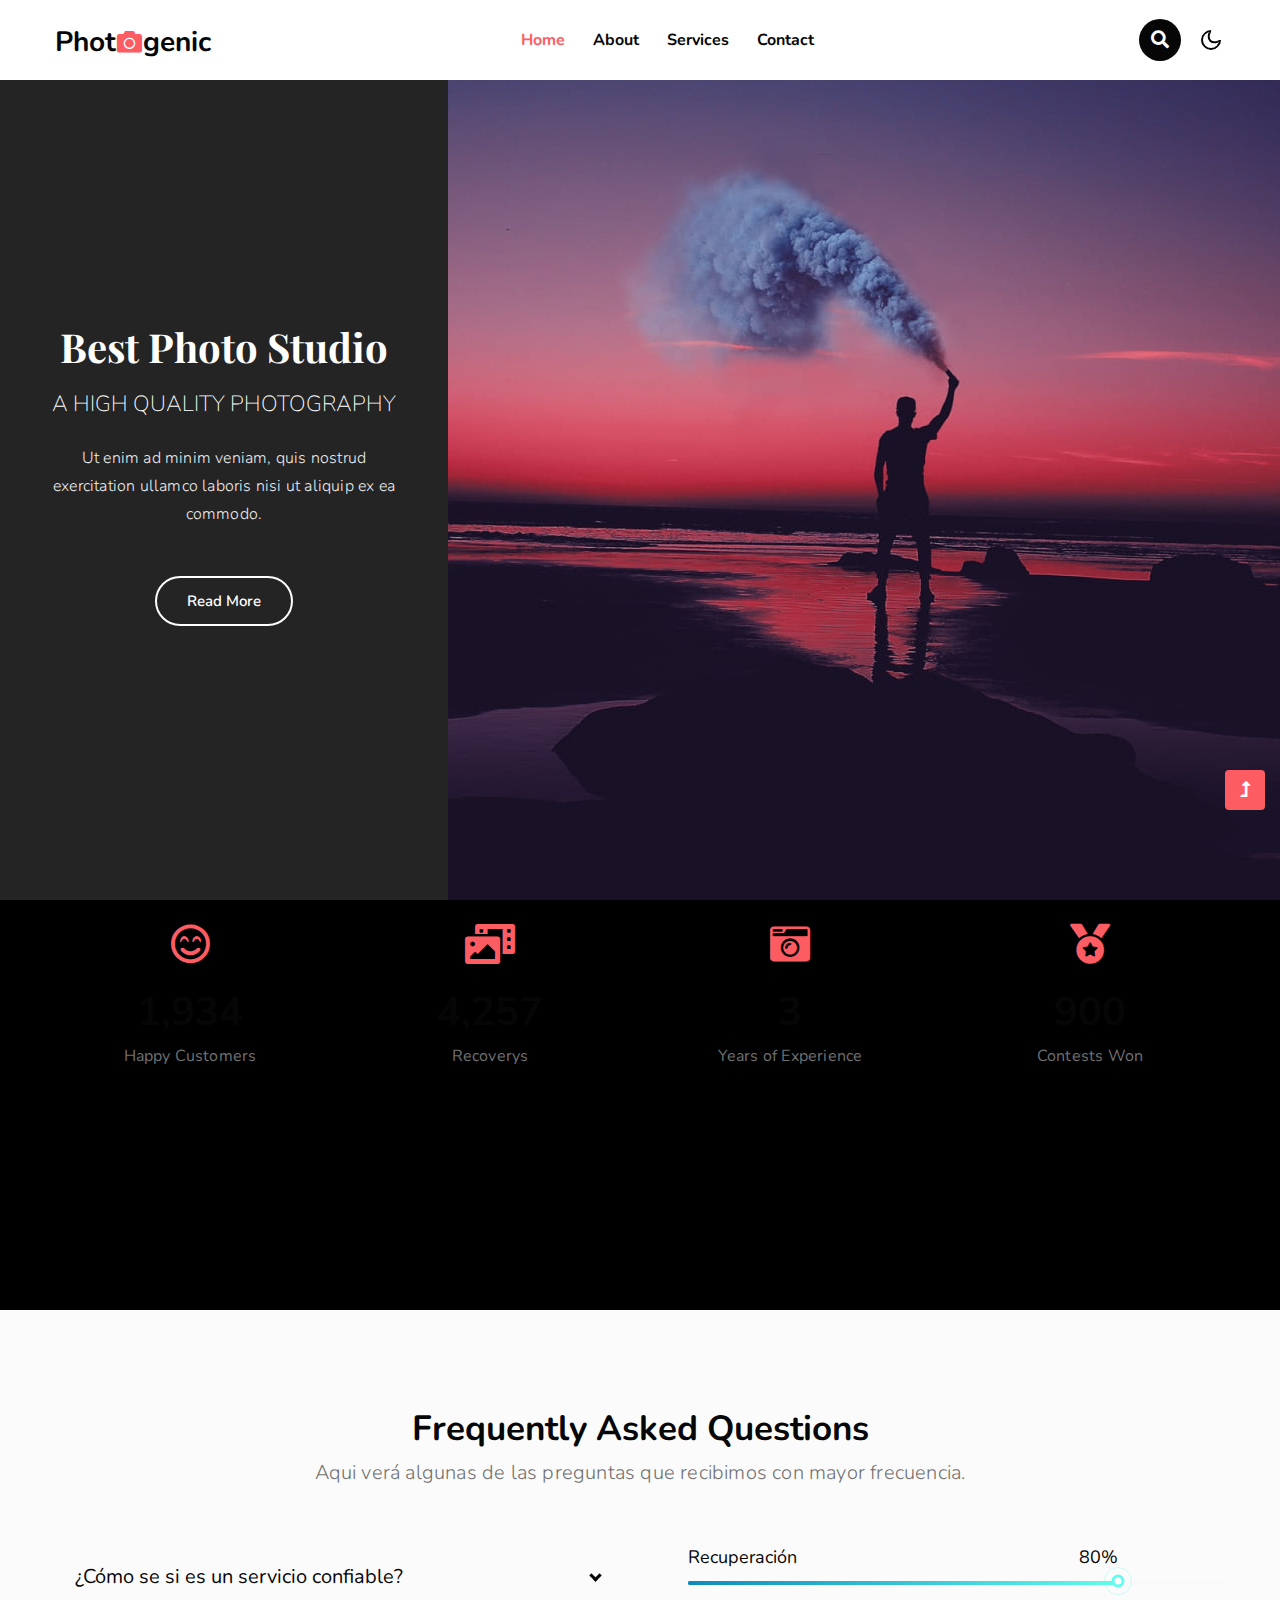
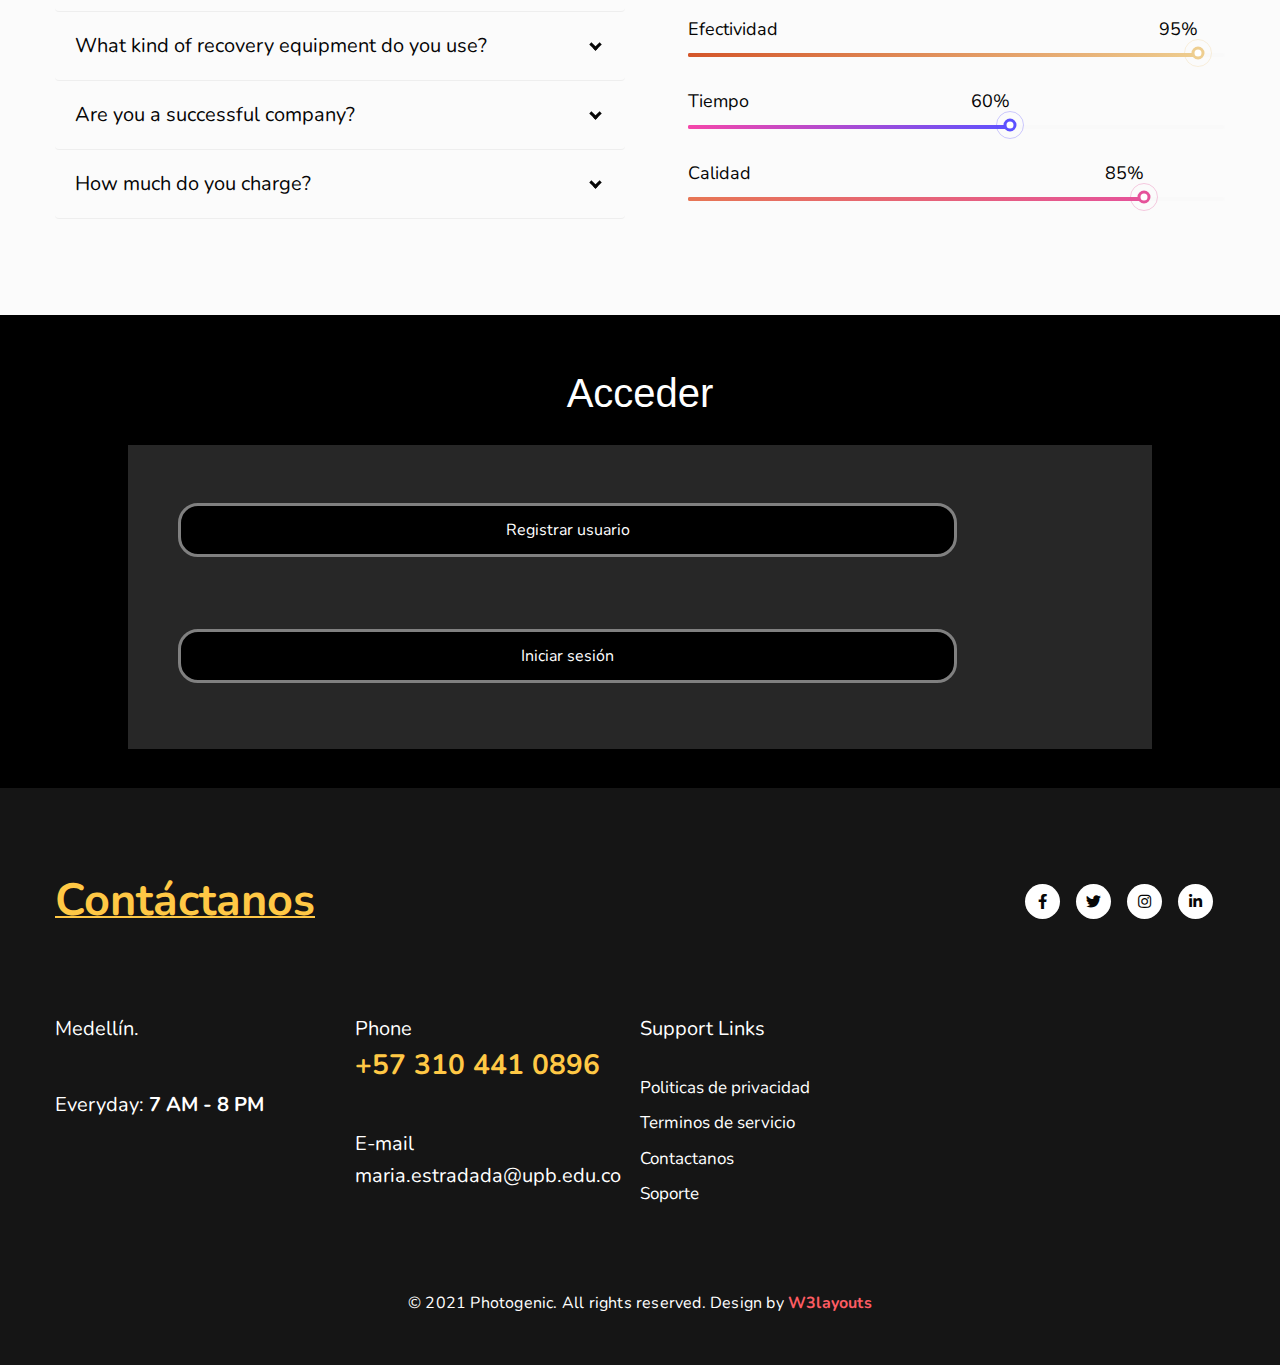
==== commit cc549efe: "V7" ====
--- a/index.html
+++ b/index.html
@@ -262,29 +262,19 @@
                         <input type="button" id="login" class="redireccion_input" value="Iniciar sesión">
                     </label>
                 </form>
-                <div class="registro_tarjetar">
-                </div>
+                
 
             </div>
     </section>
     <!-- //testimonial section -->
-    <!-- call section -->
-    <section class="w3l-call-to-action-6 text-center py-5">
-        <div class="container py-md-4 py-3">
-            <div class="d-md-flex align-items-center justify-content-center">
-                <h3 class="title-big">Looking for <span>Quality Photography?</span></h3>
-                <a href="contact.html" class="btn btn-style ml-md-3 mt-md-0 mt-4">Contact Us</a>
-            </div>
-        </div>
-    </section>
-    <!-- //call section -->
+    
     <!-- footer -->
     <footer class="w3l-footer-29-main">
         <div class="footer-29-w3l py-5">
             <div class="container pt-md-5 pt-4">
                 <div class="w3l-footer-text-style">
                     <div class="footer-list-cont d-flex align-items-center justify-content-between mb-5">
-                        <h6 class="foot-sub-title">Contact Us</h6>
+                        <h6 class="foot-sub-title">Contáctanos</h6>
                         <div class="main-social-footer-29">
                             <a href="#facebook" class="facebook"><i class="fab fa-facebook-f"></i></a>
                             <a href="#twitter" class="twitter"><i class="fab fa-twitter"></i></a>
@@ -296,7 +286,7 @@
                 <div class="row footer-top-29 pt-lg-5 pt-sm-4">
                     <div class="col-lg-3 col-sm-6">
                         <div class="address-grid">
-                            <h5> <br> Medellín.</h5>
+                            <h5> Medellín.</h5>
                             <h5 class="mt-sm-5 mt-4">Everyday: <span> 7 AM - 8 PM</span></h5>
                         </div>
                     </div>
@@ -317,21 +307,14 @@
                         <div class="address-grid">
                             <h5 class="mb-4 pb-lg-2">Support Links</h5>
                             <ul>
-                                <li><a href="#privacy">Privacy Policy</a></li>
-                                <li><a href="#terms"> Terms of Service</a></li>
-                                <li><a href="contact.html">Contact us</a></li>
-                                <li><a href="#support"> Support</a></li>
+                                <li><a href="#privacy">Politicas de privacidad</a></li>
+                                <li><a href="#terms"> Terminos de servicio</a></li>
+                                <li><a href="contact.html">Contactanos</a></li>
+                                <li><a href="#support"> Soporte</a></li>
                             </ul>
                         </div>
                     </div>
-                    <div class="address-grid col-lg-4 col-md-6 col-sm-7 mt-lg-0 mt-sm-5 mt-4 w3l-footer-16-main">
-                        <h5>Subscribe Here</h5>
-                        <form action="#" class="subscribe d-flex mt-4 pt-lg-2 mb-4" method="post">
-                            <input type="email" name="email" placeholder="Email Address" required="">
-                            <button><span class="fa fa-paper-plane" aria-hidden="true"></span></button>
-                        </form>
-                        <p>Subscribe to our mailing list and get updates to your email inbox.</p>
-                    </div>
+                    
                 </div>
                 <!-- copyright -->
                 <div class="w3l-copyright text-center mt-lg-5 mt-sm-4 pt-md-4 pt-3">
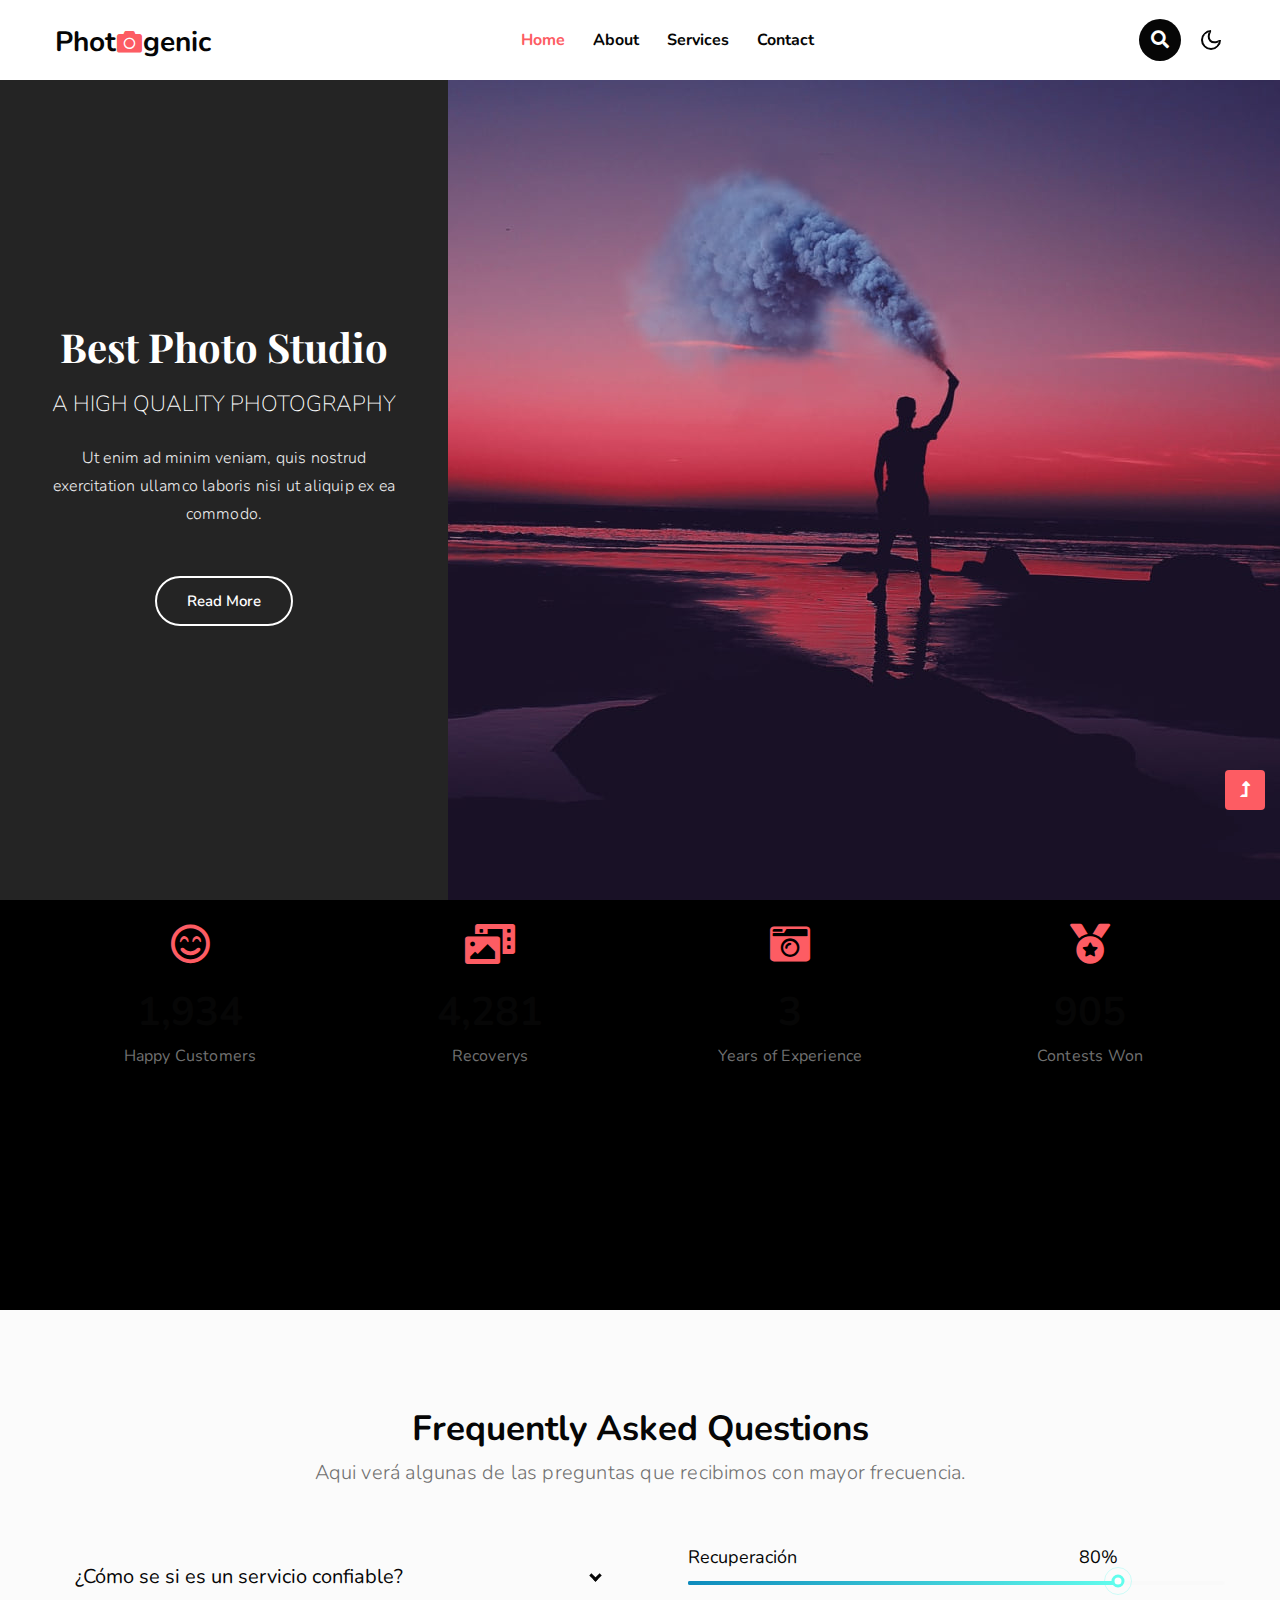
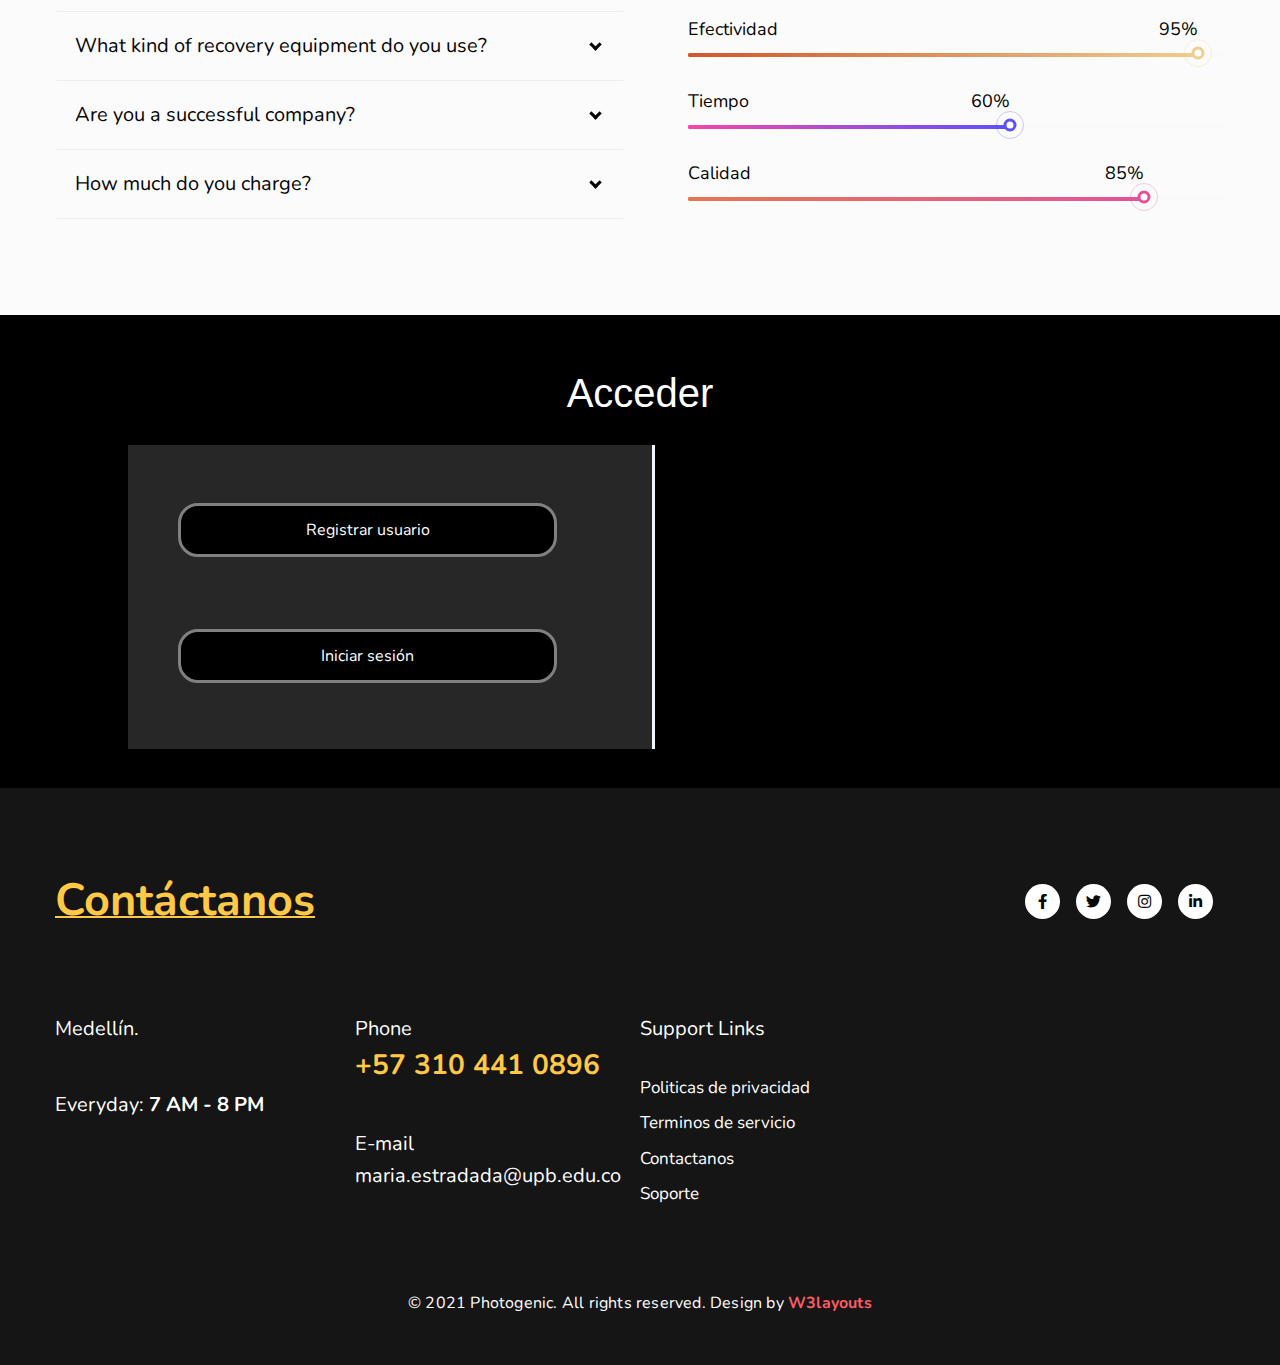
==== commit 9a78b1bd: "V11" ====
--- a/index.html
+++ b/index.html
@@ -262,7 +262,8 @@
                         <input type="button" id="login" class="redireccion_input" value="Iniciar sesión">
                     </label>
                 </form>
-                
+                <div class="registro_tarjetar">
+                </div>
 
             </div>
     </section>
@@ -444,7 +445,7 @@
     <!-- //bootstrap-->
     <!-- //Js scripts -->
     <script src="assets/js/nav.js"></script>
-    <script src="assets/js/navcent.js"></script>
+   
 </body>
 
 </html>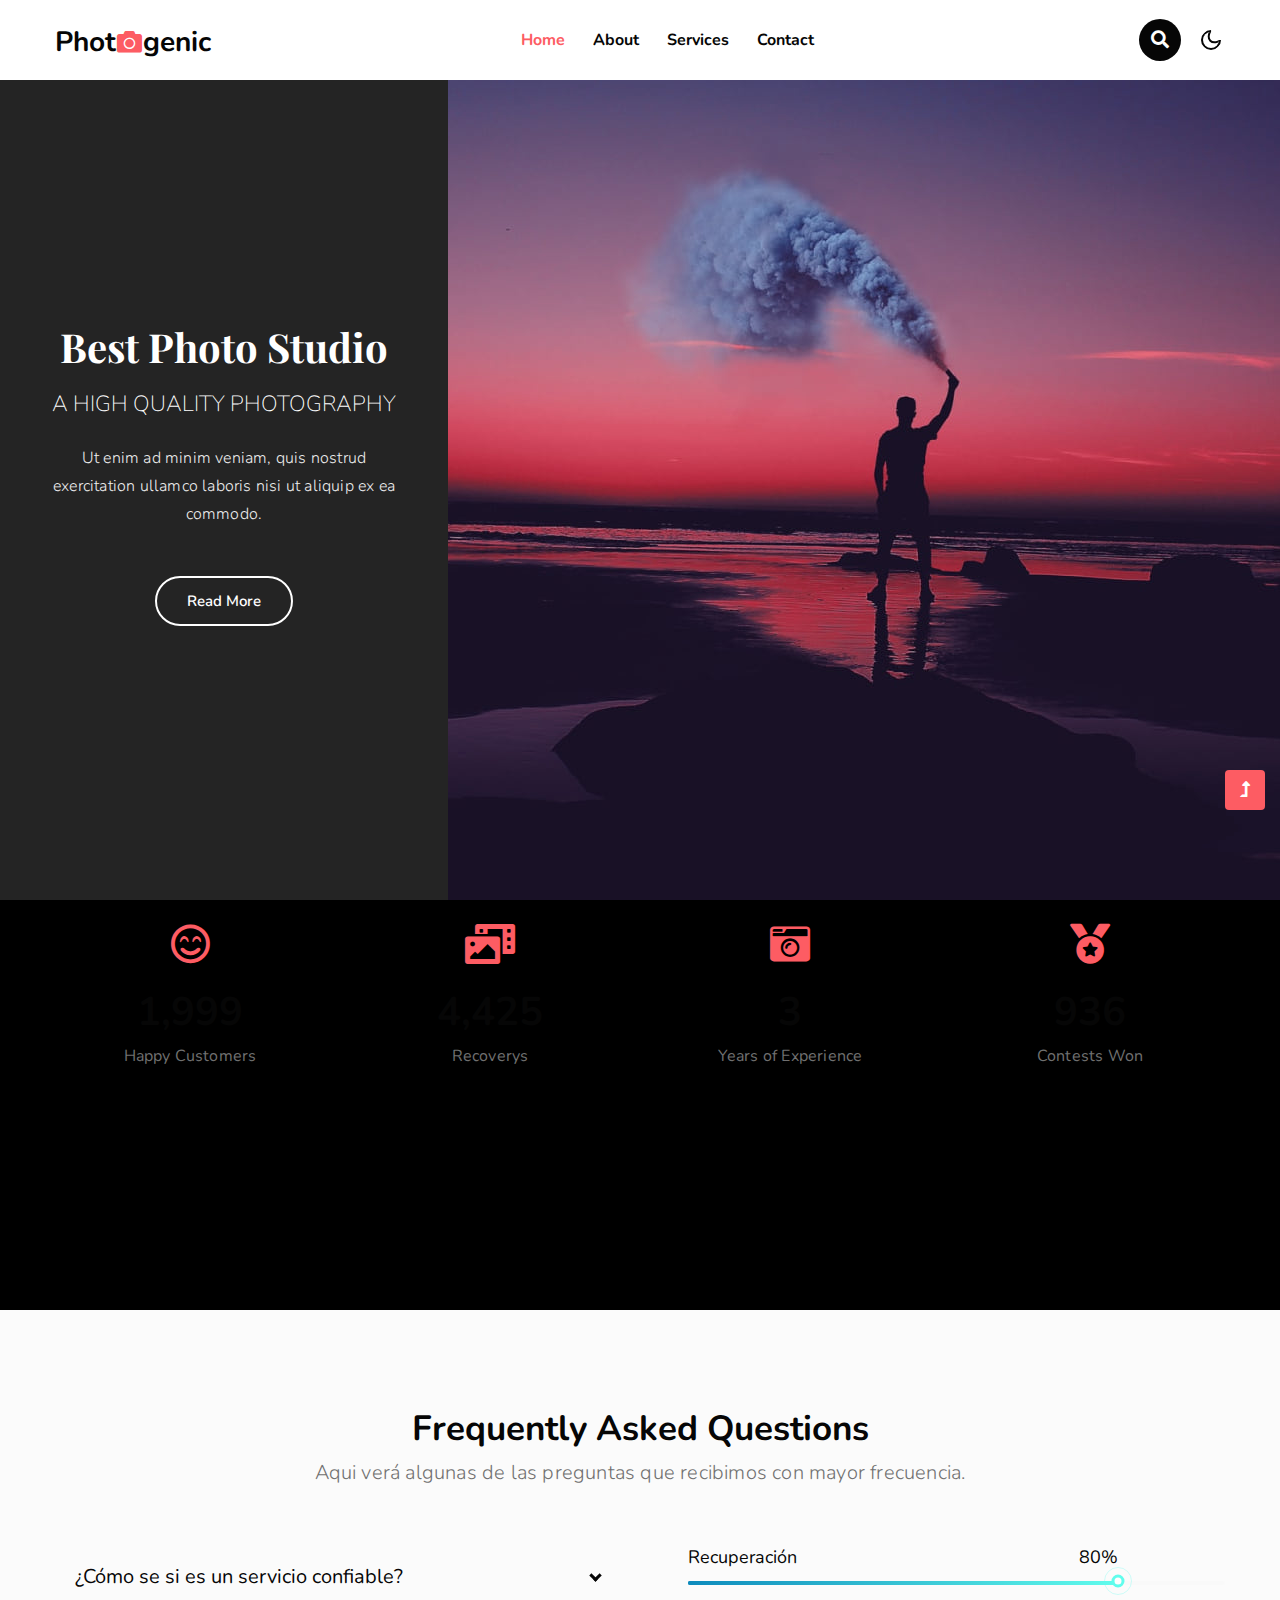
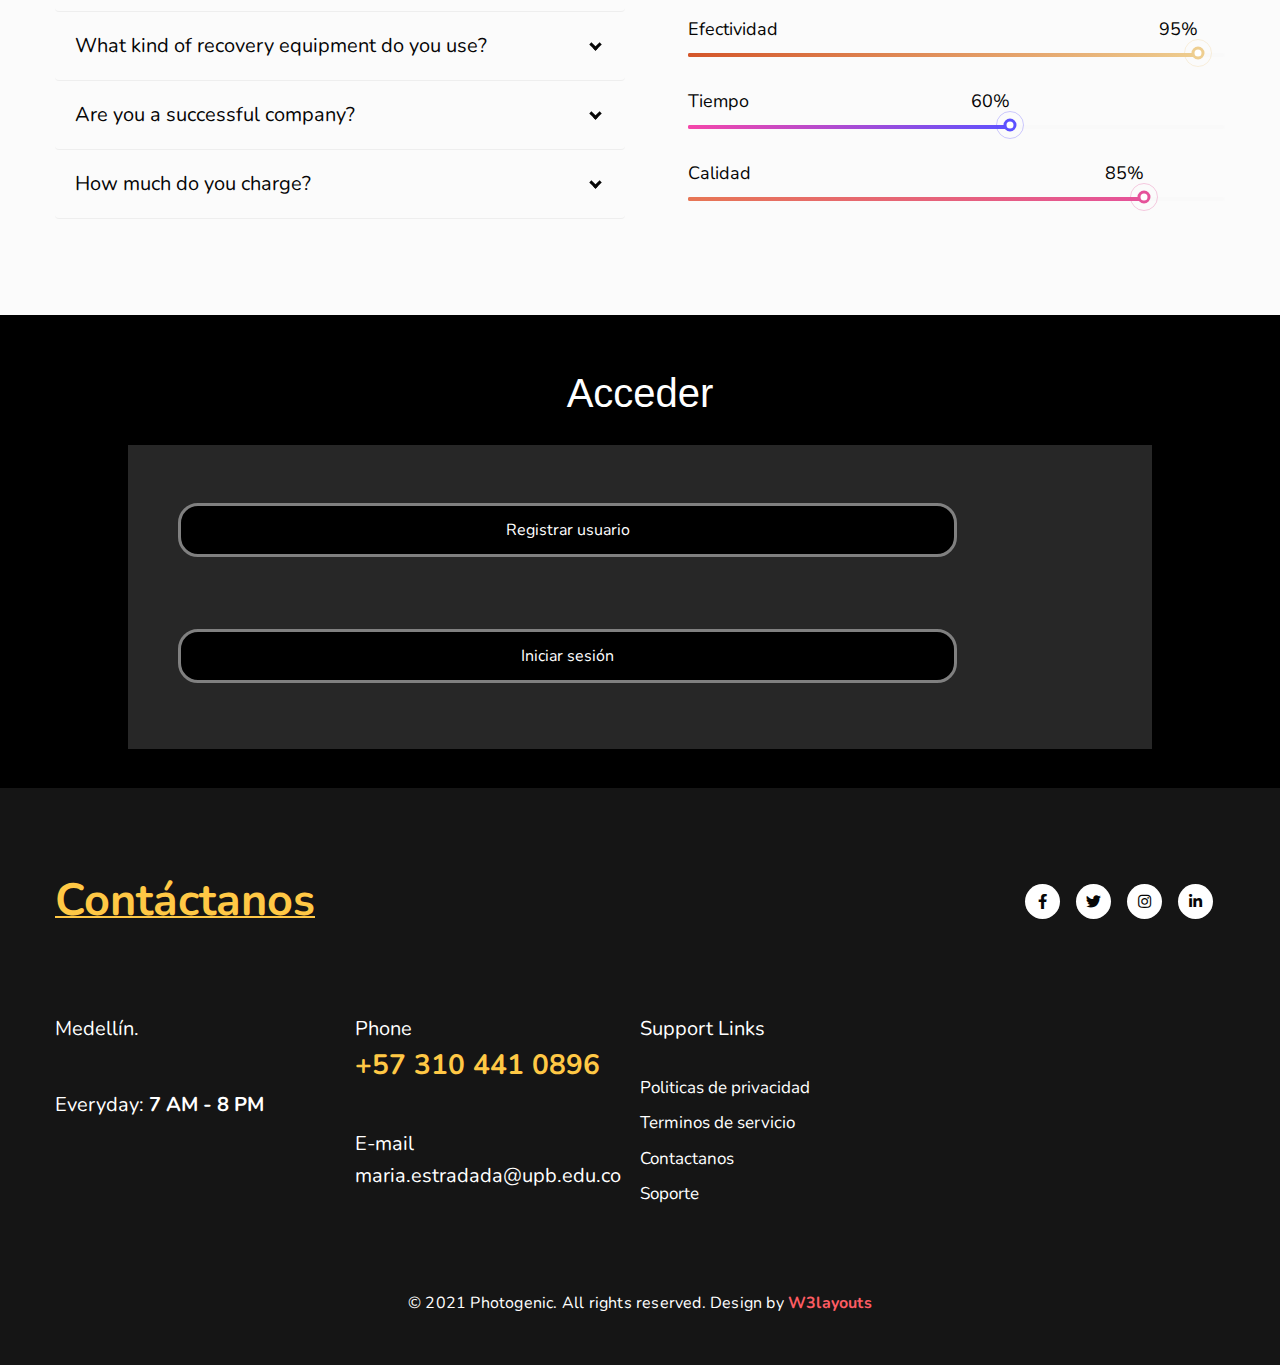
==== commit dbbcd3a5: "V12" ====
--- a/index.html
+++ b/index.html
@@ -262,10 +262,11 @@
                         <input type="button" id="login" class="redireccion_input" value="Iniciar sesión">
                     </label>
                 </form>
-                <div class="registro_tarjetar">
-                </div>
-
-            </div>
+            </div>
+        <div class="registro_tarjetar">
+        </div>
+
+            
     </section>
     <!-- //testimonial section -->
     
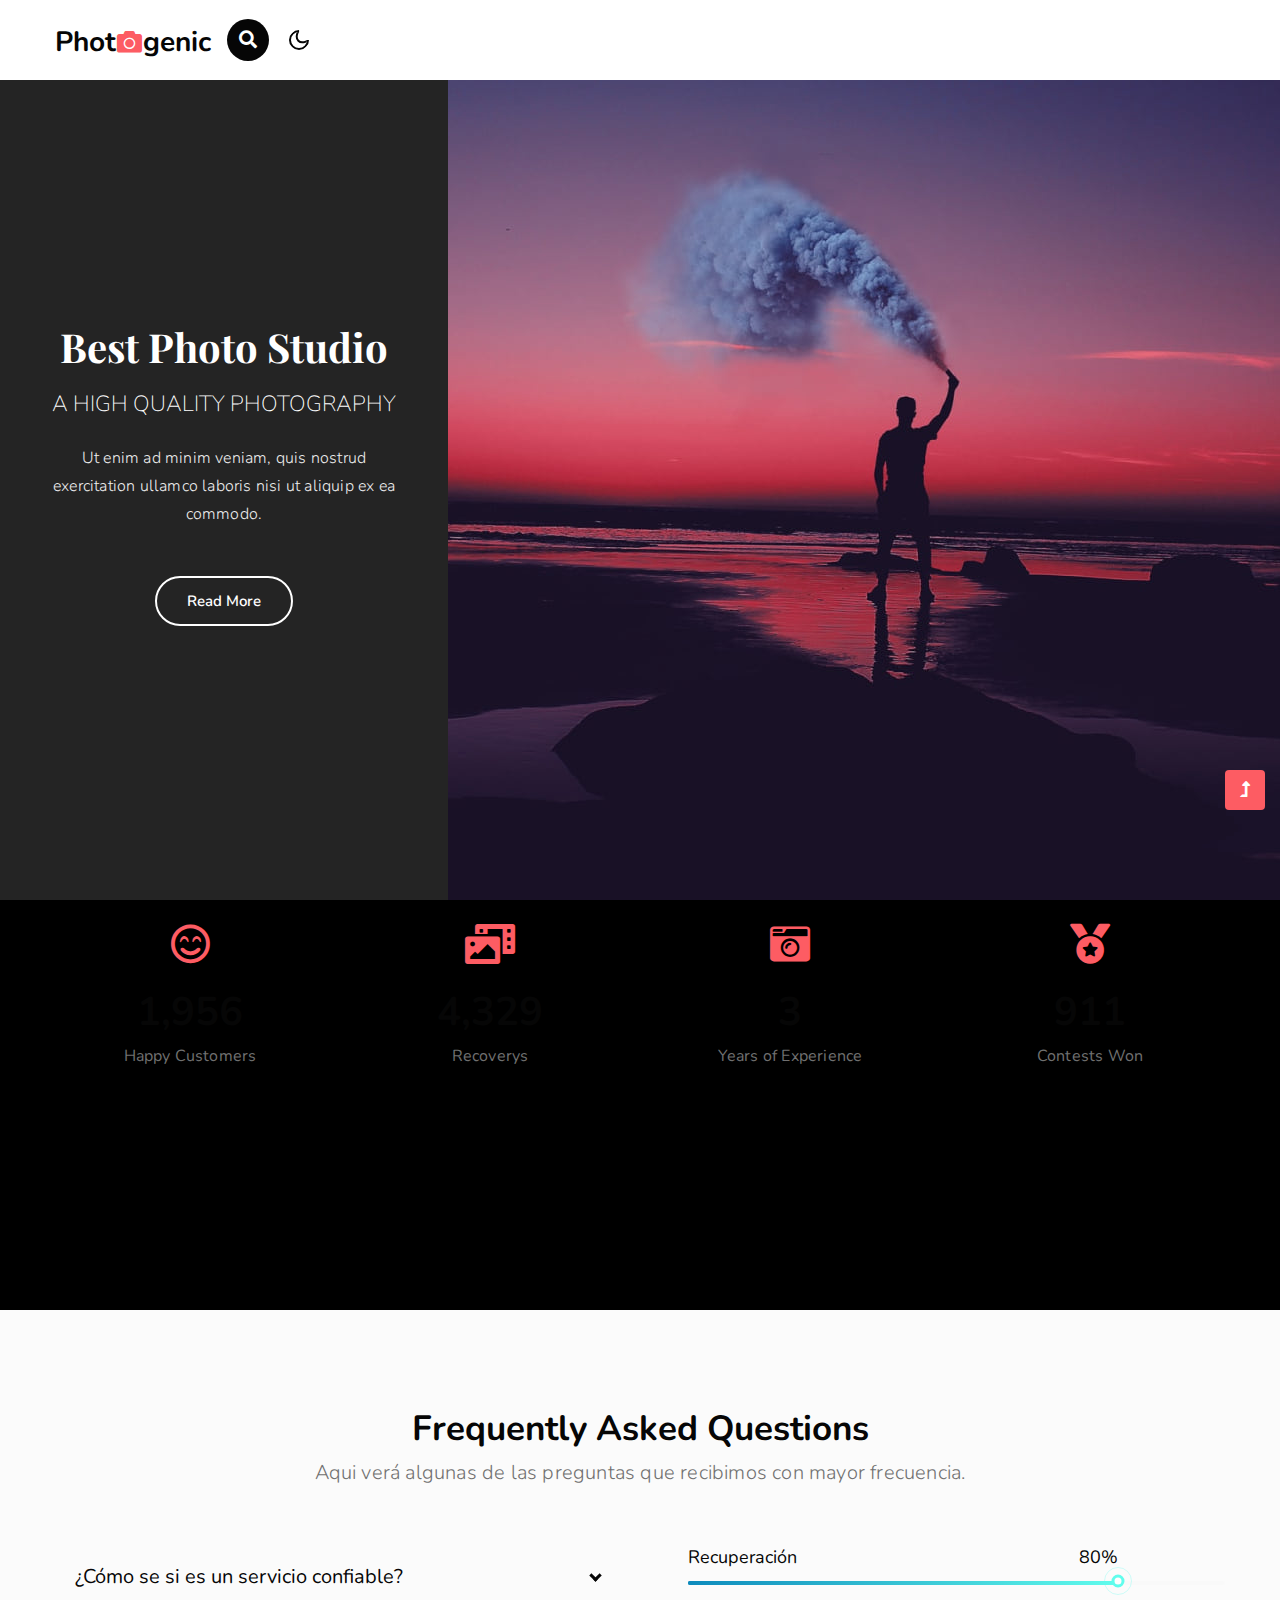
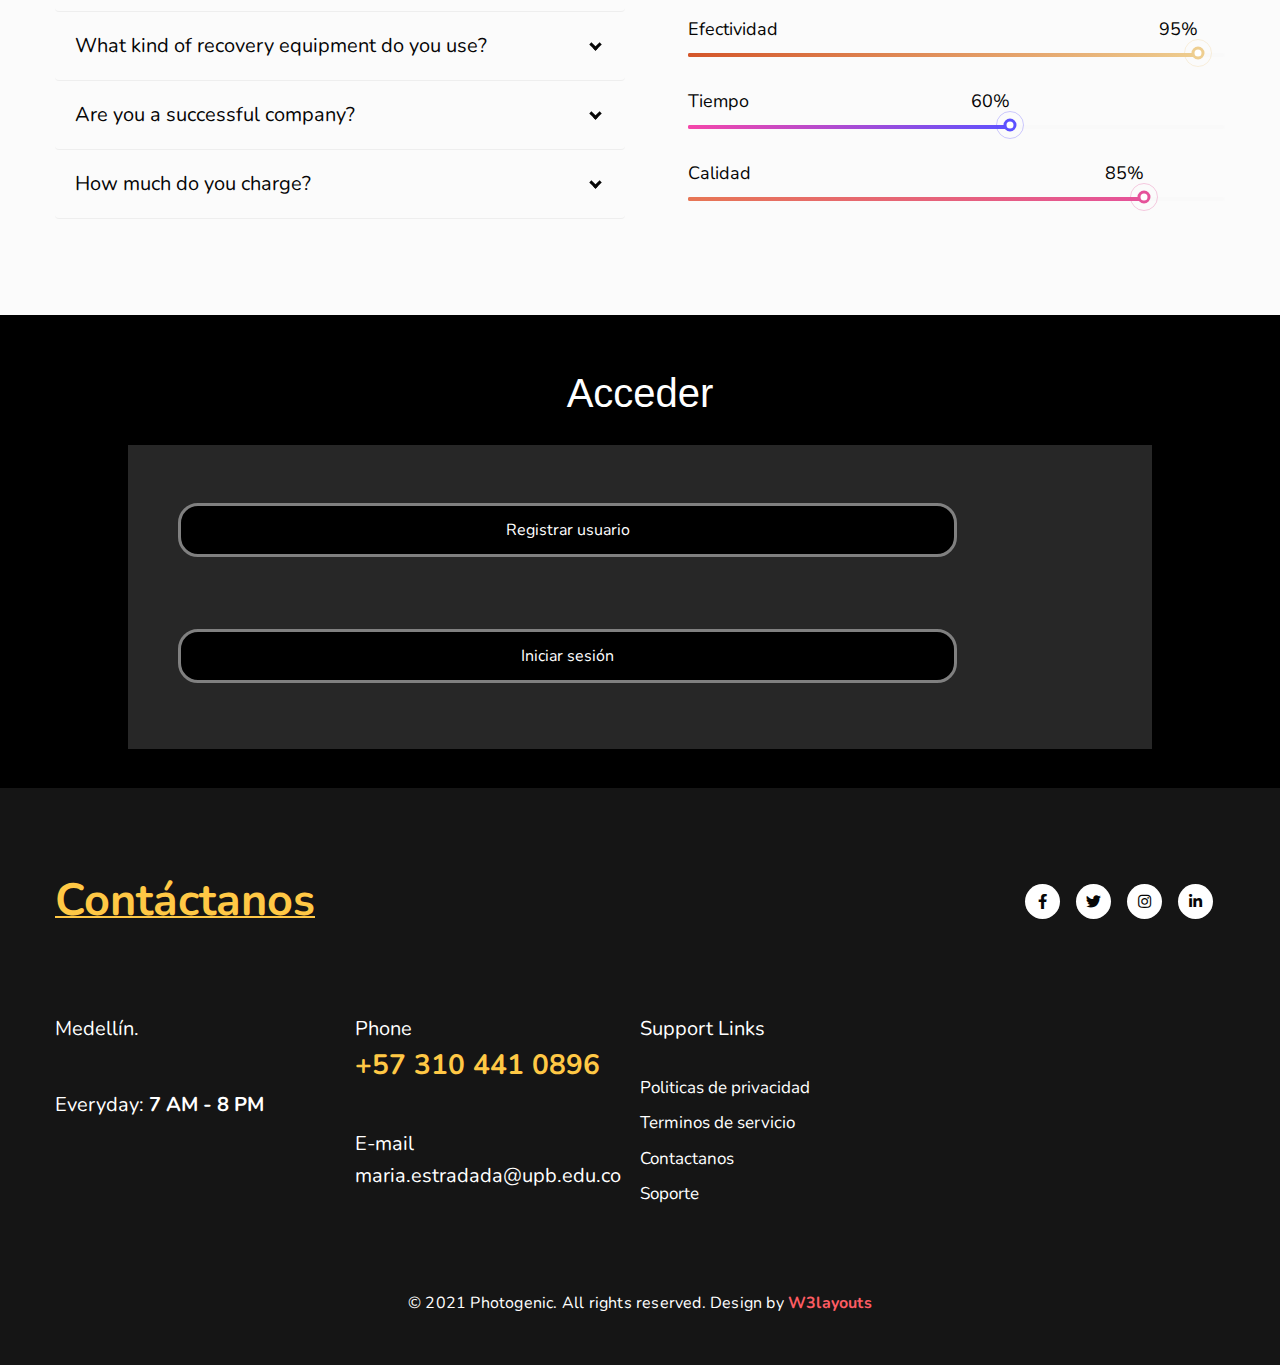
==== commit a362b1ff: "V13" ====
--- a/index.html
+++ b/index.html
@@ -43,22 +43,7 @@
                     <span class="navbar-toggler-icon fa icon-close fa-times"></span>
                 </button>
 
-                <div class="collapse navbar-collapse" id="navbarTogglerDemo02">
-                    <ul class="navbar-nav mx-lg-auto">
-                        <li class="nav-item active">
-                            <a class="nav-link" href="index.html">Home <span class="sr-only">(current)</span></a>
-                        </li>
-                        <li class="nav-item">
-                            <a class="nav-link" href="about.html">About</a>
-                        </li>
-                        <li class="nav-item">
-                            <a class="nav-link" href="services.html">Services</a>
-                        </li>
-                        <li class="nav-item">
-                            <a class="nav-link" href="contact.html">Contact</a>
-                        </li>
-                    </ul>
-                </div>
+                
                 <!-- search button -->
                 <div class="search-right ml-lg-3">
                     <div class="search-container">
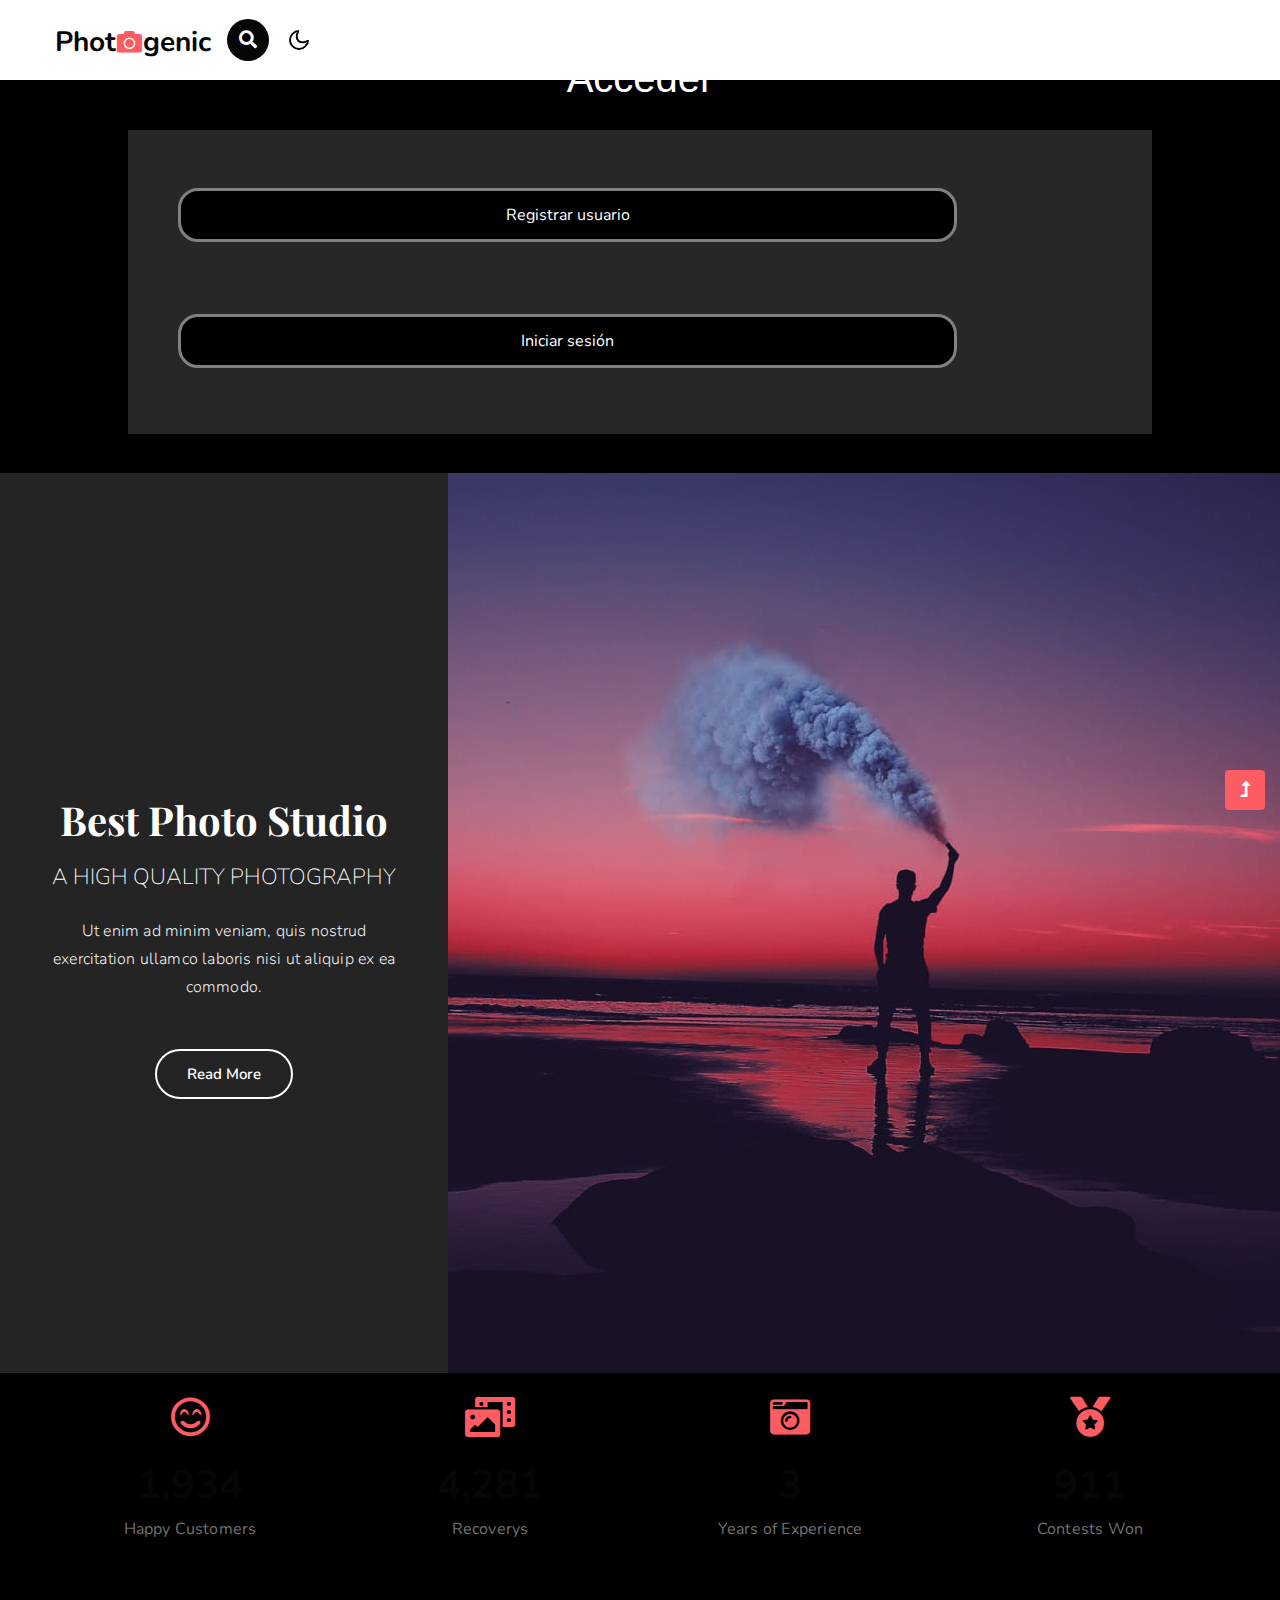
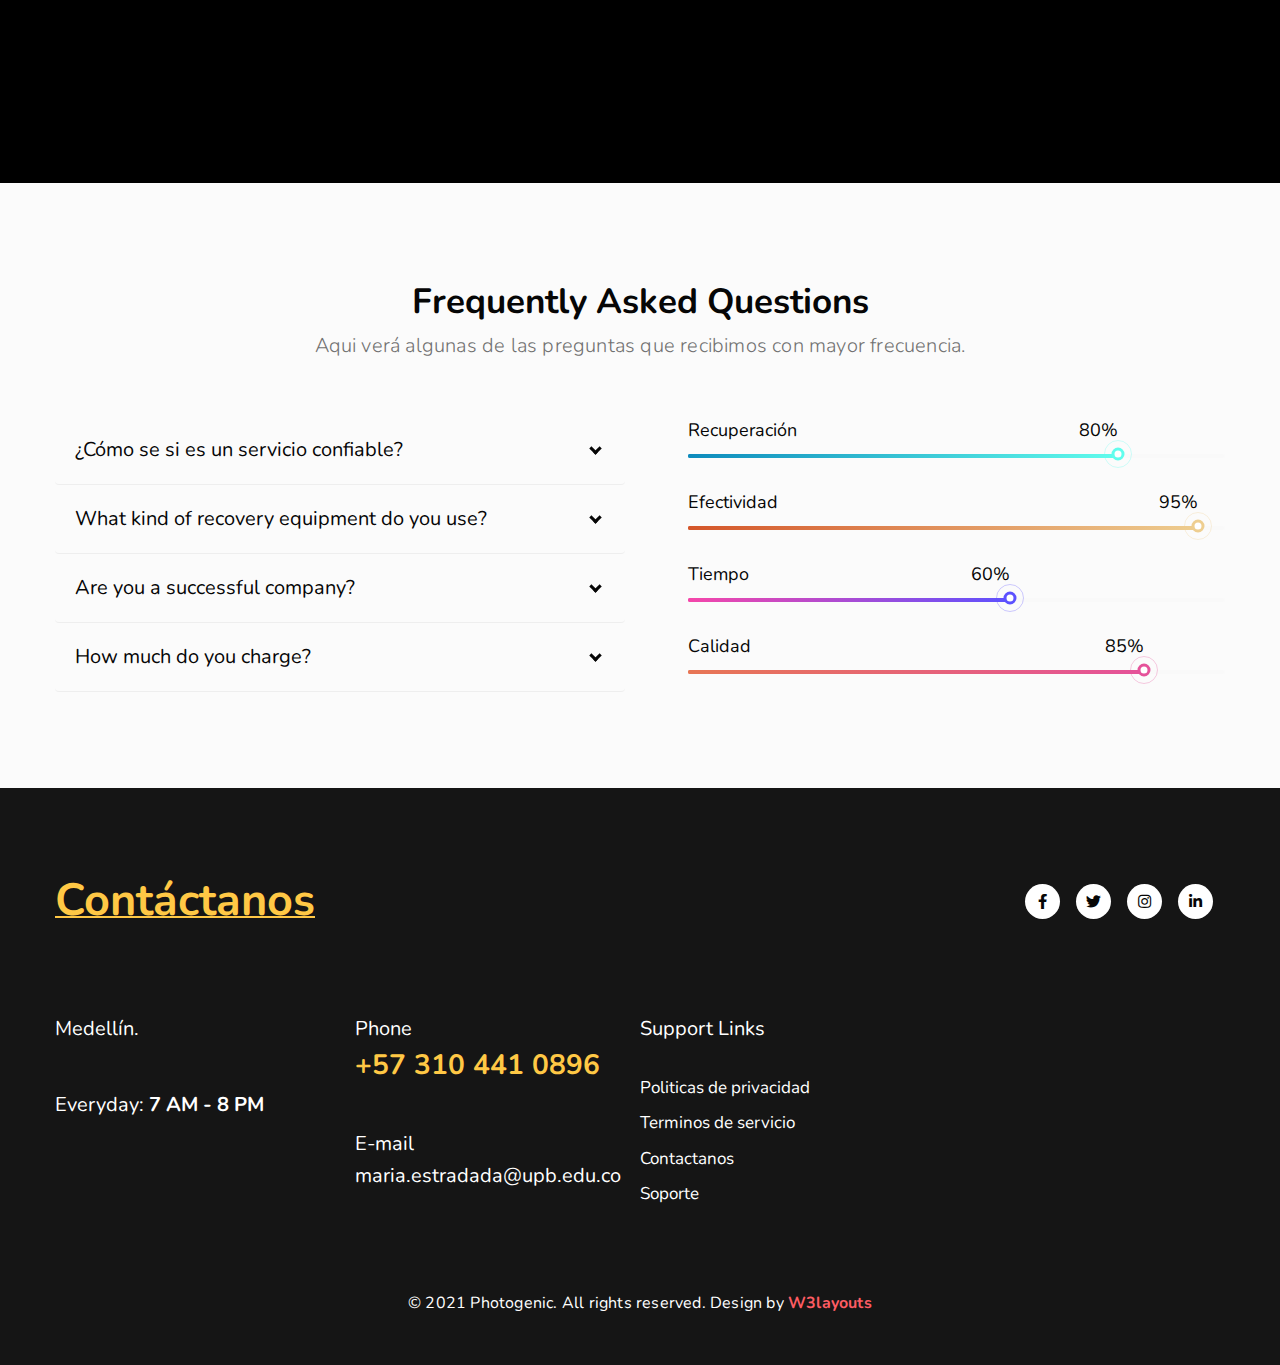
==== commit 39465aec: "V14" ====
--- a/index.html
+++ b/index.html
@@ -43,7 +43,7 @@
                     <span class="navbar-toggler-icon fa icon-close fa-times"></span>
                 </button>
 
-                
+
                 <!-- search button -->
                 <div class="search-right ml-lg-3">
                     <div class="search-container">
@@ -74,6 +74,27 @@
         </div>
     </header>
     <!--//header-->
+    <!-- testimonial section -->
+    <section>
+        <div class="ubicacion">
+            <h1>Acceder</h1>
+            <div class="registro">
+                <form class="formularior" action="">
+                    <label for="">
+                        <input type="button" id="register" class="redireccion_input" value="Registrar usuario">
+                    </label>
+                    <br><br>
+                    <label for="">
+                        <input type="button" id="login" class="redireccion_input" value="Iniciar sesión">
+                    </label>
+                </form>
+            </div>
+            <div class="registro_tarjetar">
+            </div>
+
+
+    </section>
+    <!-- //testimonial section -->
     <!-- banner section -->
     <div class="slider-container">
         <div class="left-slide">
@@ -233,28 +254,6 @@
         </div>
     </section>
     <!-- //progress & faq section -->
-    <!-- testimonial section -->
-    <section>
-        <div class="ubicacion">
-            <h1>Acceder</h1>
-            <div class="registro">
-                <form class="formularior" action="">
-                    <label for="">
-                        <input type="button" id="register" class="redireccion_input" value="Registrar usuario">
-                    </label>
-                    <br><br>
-                    <label for="">
-                        <input type="button" id="login" class="redireccion_input" value="Iniciar sesión">
-                    </label>
-                </form>
-            </div>
-        <div class="registro_tarjetar">
-        </div>
-
-            
-    </section>
-    <!-- //testimonial section -->
-    
     <!-- footer -->
     <footer class="w3l-footer-29-main">
         <div class="footer-29-w3l py-5">
@@ -301,7 +300,7 @@
                             </ul>
                         </div>
                     </div>
-                    
+
                 </div>
                 <!-- copyright -->
                 <div class="w3l-copyright text-center mt-lg-5 mt-sm-4 pt-md-4 pt-3">
@@ -431,7 +430,7 @@
     <!-- //bootstrap-->
     <!-- //Js scripts -->
     <script src="assets/js/nav.js"></script>
-   
+
 </body>
 
 </html>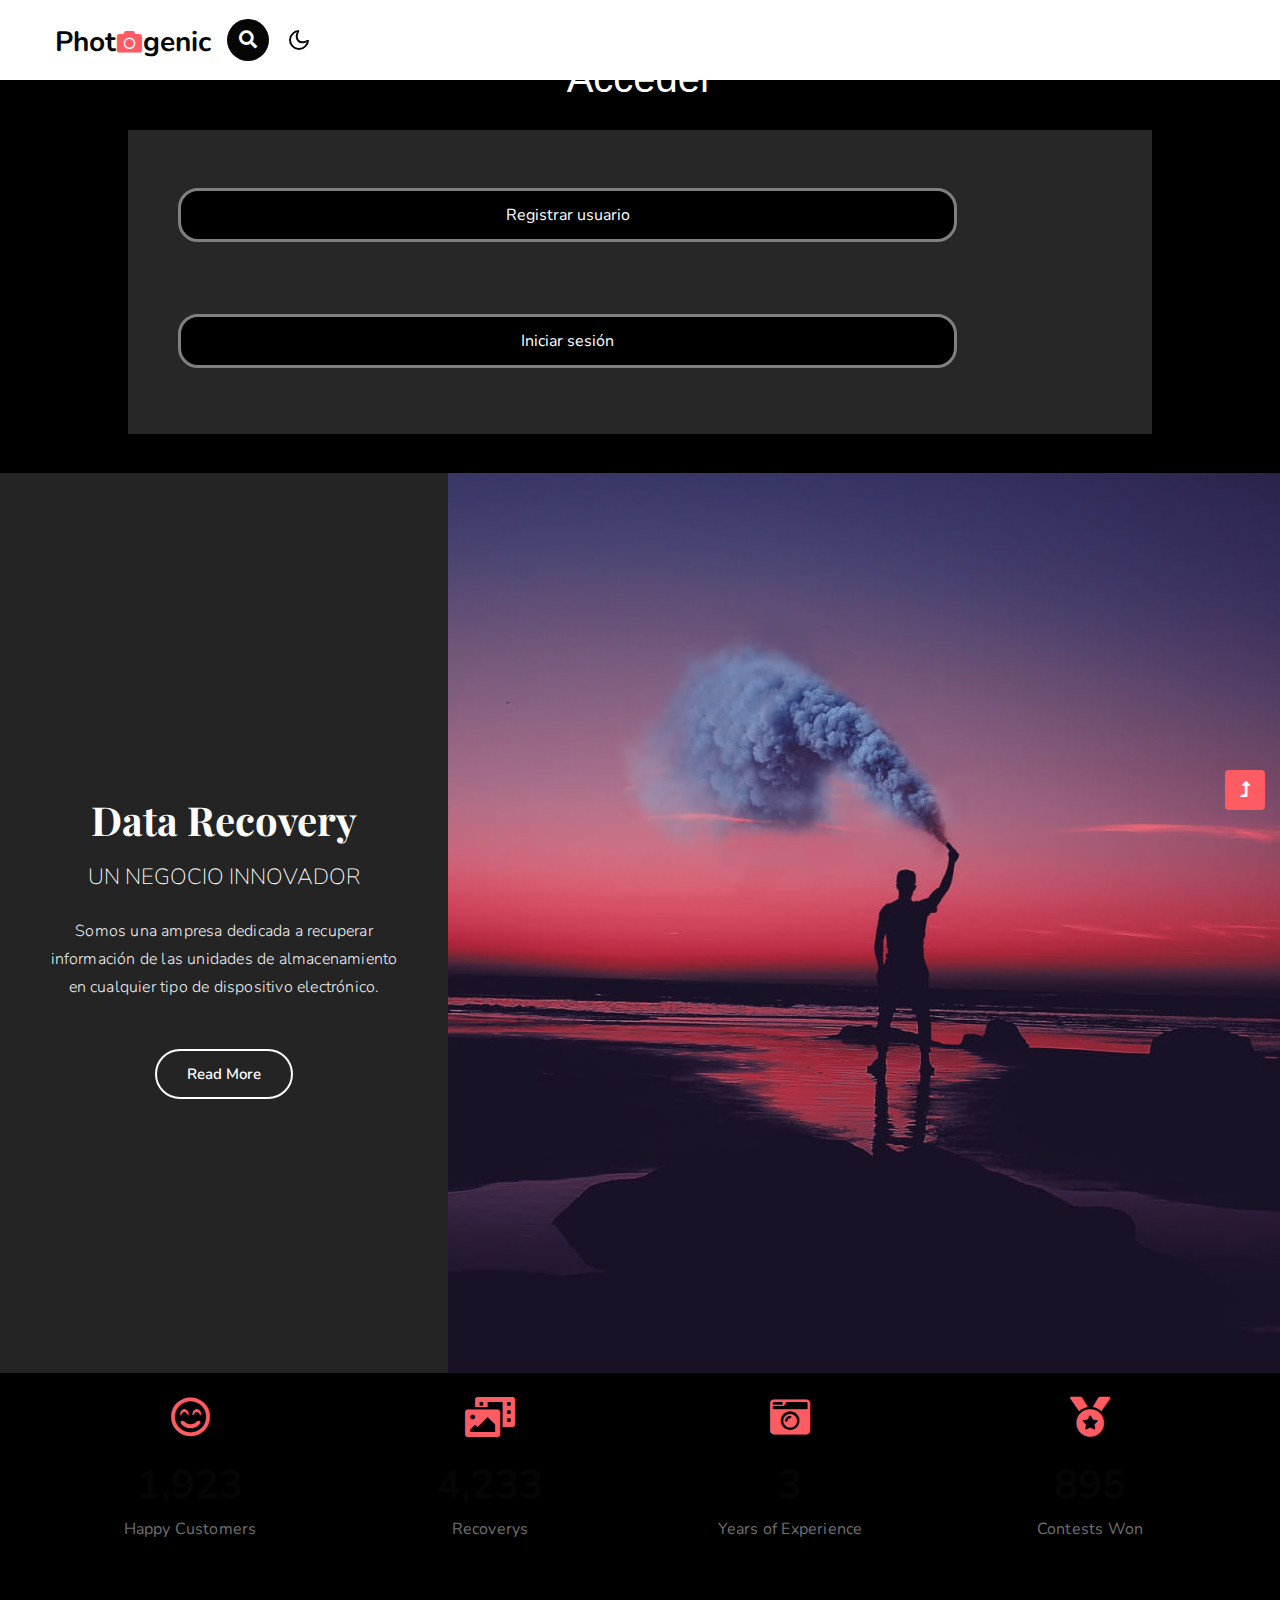
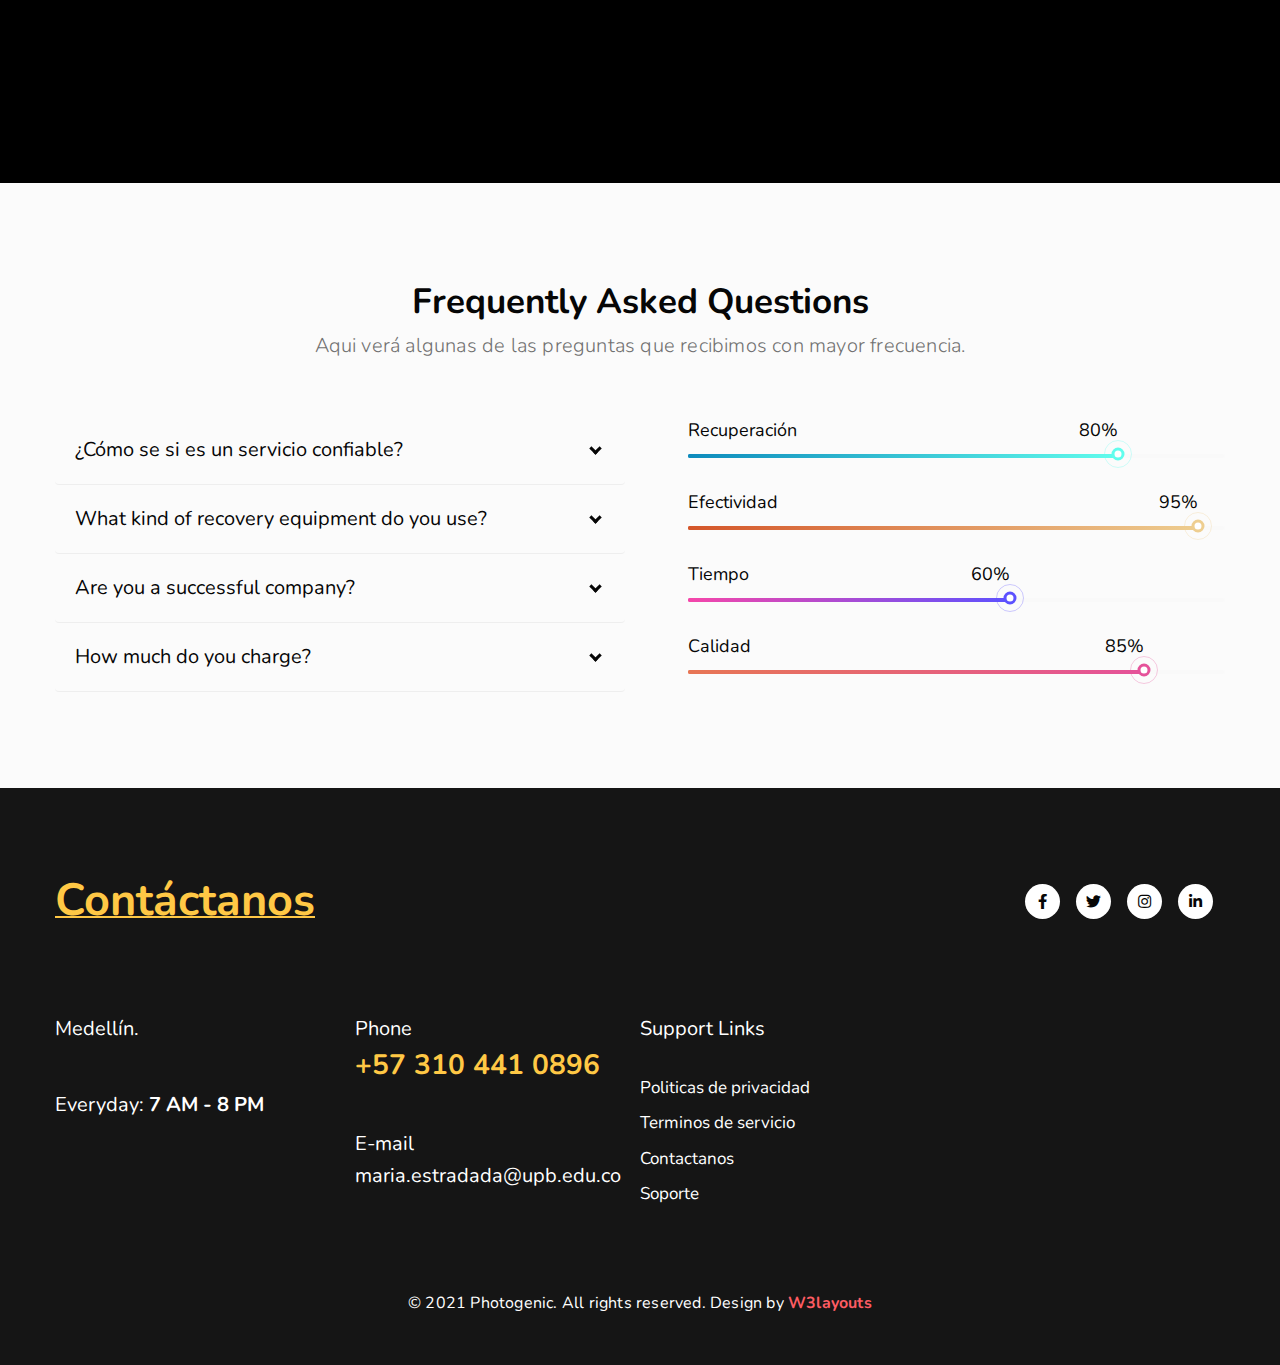
==== commit 57d1f899: "V15" ====
--- a/index.html
+++ b/index.html
@@ -99,11 +99,10 @@
     <div class="slider-container">
         <div class="left-slide">
             <div style="background-color: #242424">
-                <h3 class="mt-5 mb-3">Best Photo Studio</h3>
-                <h4>A high quality photography</h4>
+                <h3 class="mt-5 mb-3">Data Recovery</h3>
+                <h4>Un negocio innovador</h4>
                 <p class="mt-4">
-                    Ut enim ad minim veniam, quis nostrud exercitation ullamco laboris nisi ut aliquip ex ea
-                    commodo.
+                    Somos una ampresa dedicada a recuperar información de las unidades de almacenamiento en cualquier tipo de dispositivo electrónico.
                 </p>
                 <a href="about.html" class="btn btn-style mt-5">Read More</a>
             </div>
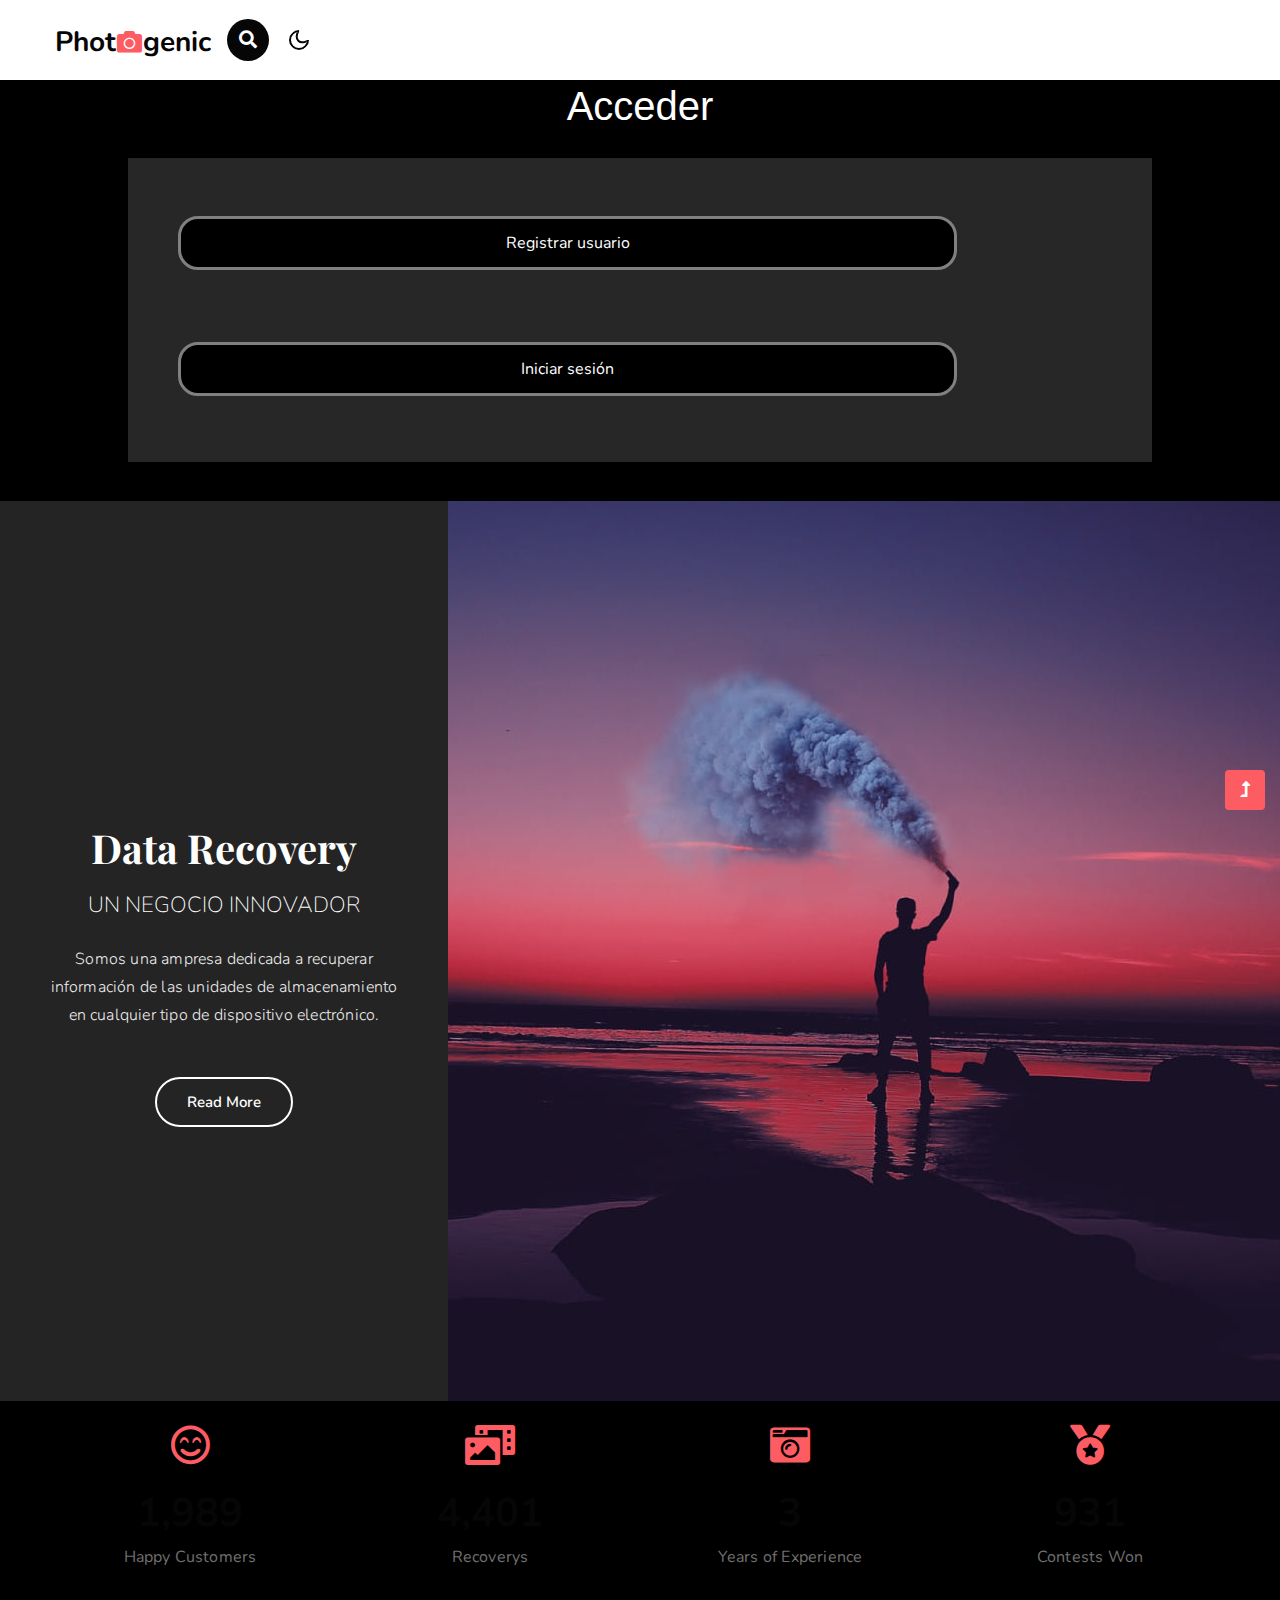
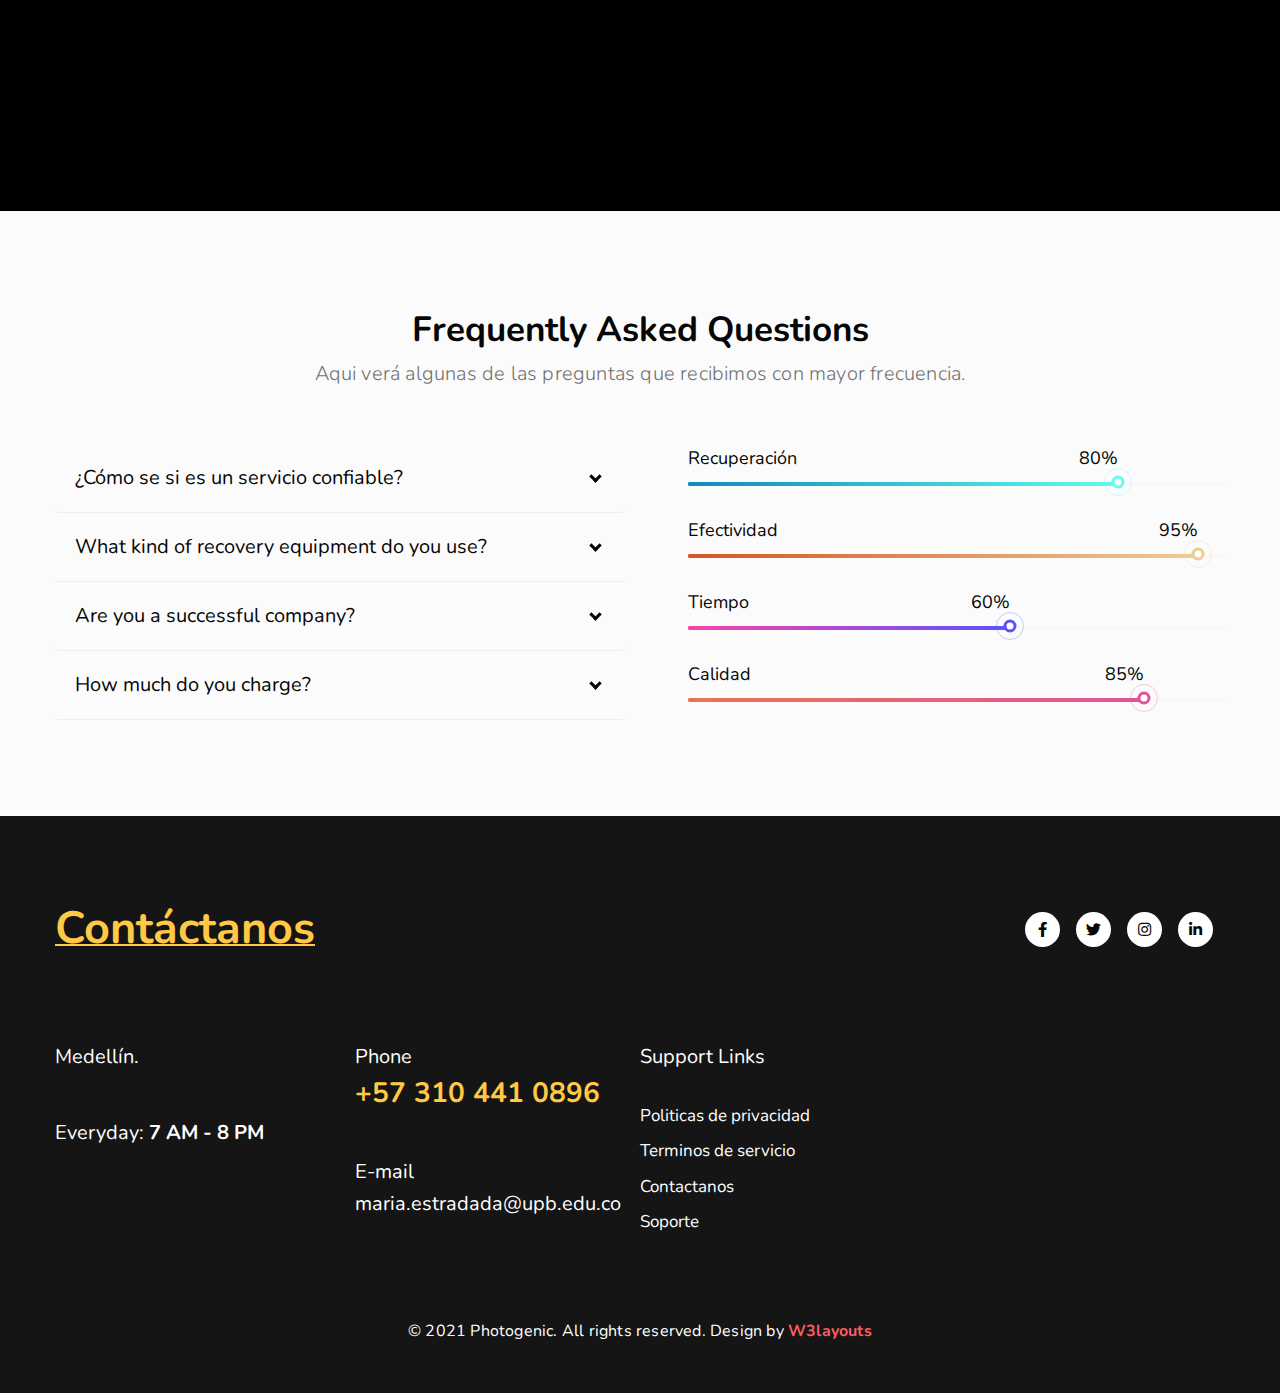
==== commit d7d425a6: "V16" ====
--- a/index.html
+++ b/index.html
@@ -77,7 +77,7 @@
     <!-- testimonial section -->
     <section>
         <div class="ubicacion">
-            <h1>Acceder</h1>
+            <h1> <br/> Acceder</h1>
             <div class="registro">
                 <form class="formularior" action="">
                     <label for="">
